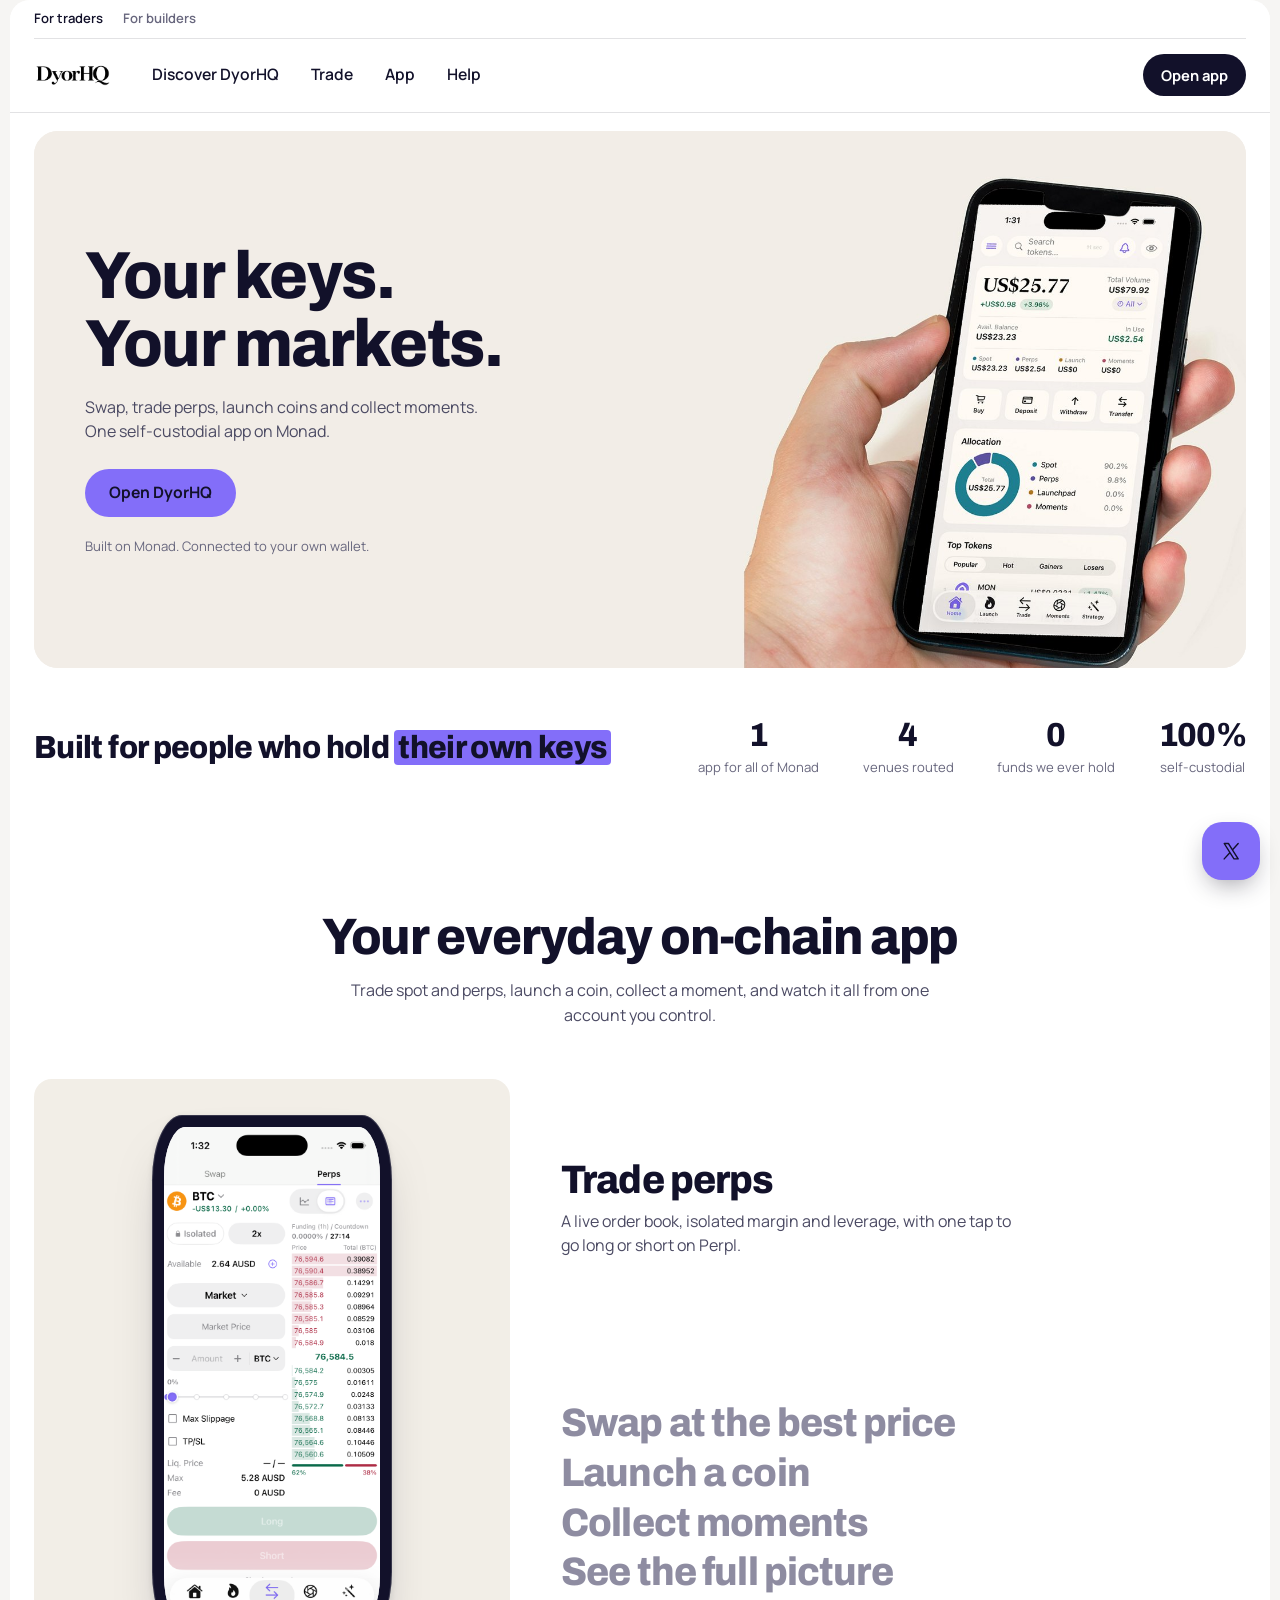
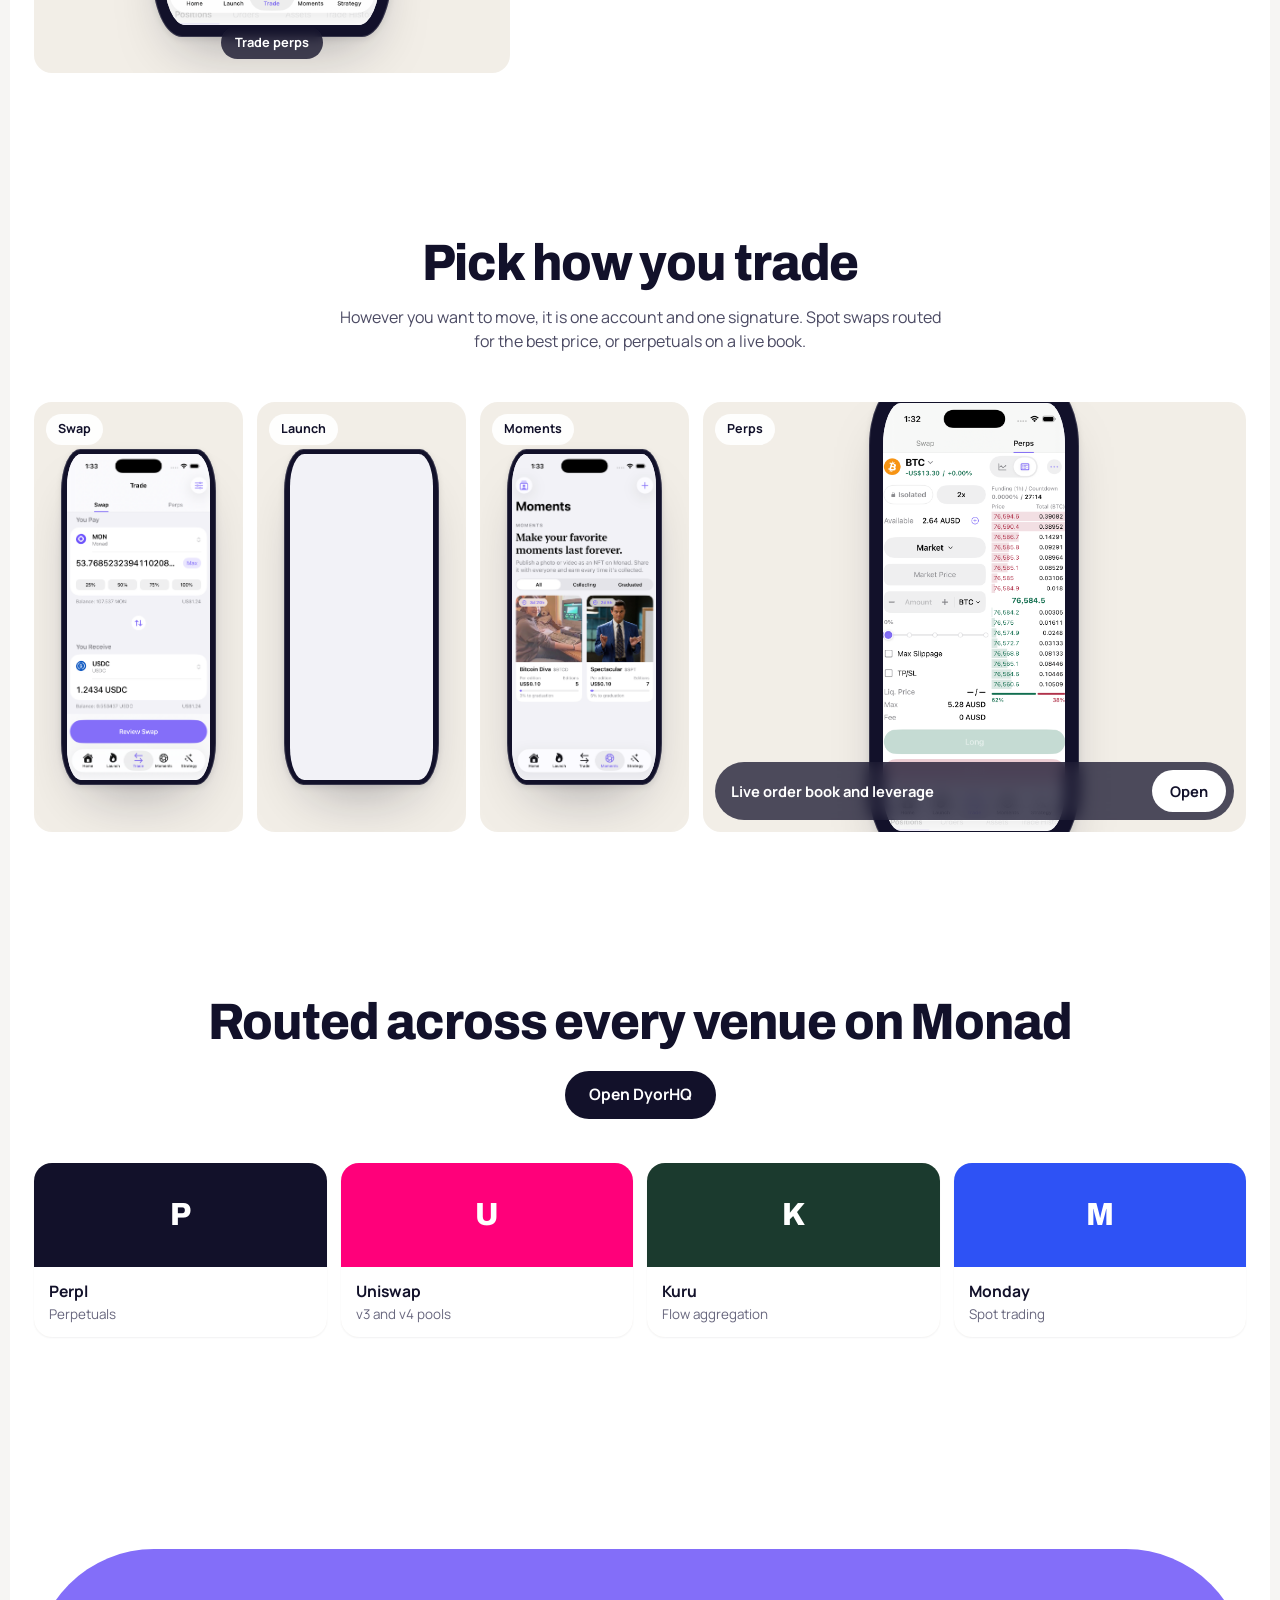
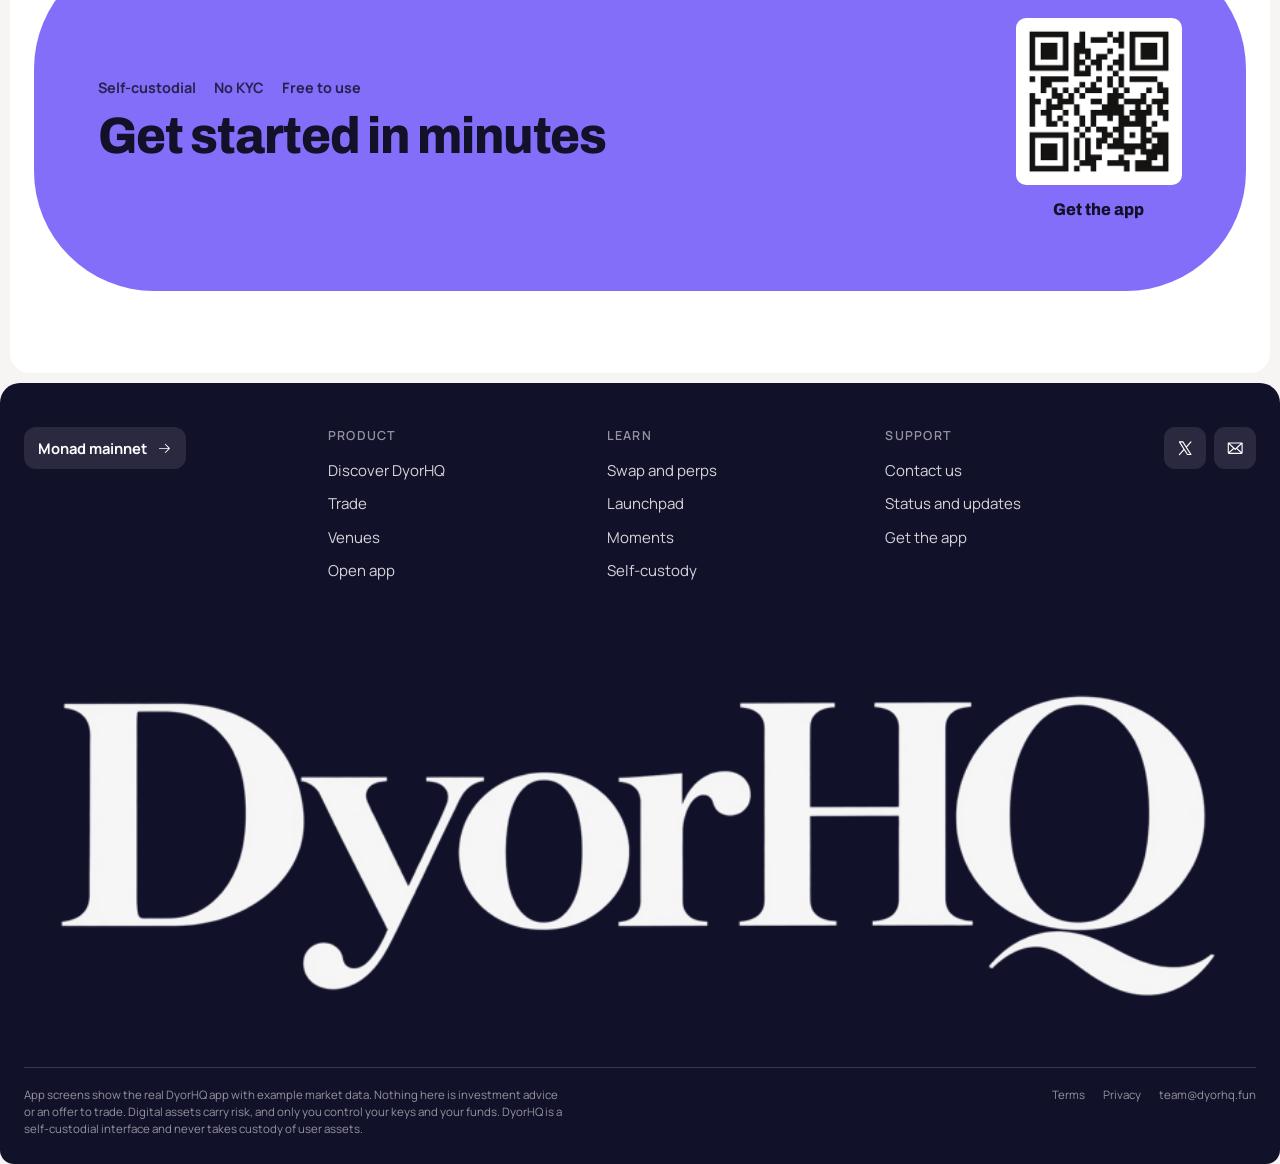
==== index.html @ 9e34434f "Rebuild the landing page on a consumer-fintech layout system Rebuild the page around the component s" ====
<!doctype html>
<html lang="en">
<head>
<meta charset="utf-8">
<meta name="viewport" content="width=device-width, initial-scale=1, viewport-fit=cover">
<title>DyorHQ - The RWA HQ for social trading</title>
<meta name="description" content="Swap tokens, trade perps, launch coins and collect moments on Monad. DyorHQ is self-custodial, so only you hold the keys.">
<meta name="theme-color" content="#FFFFFF">
<meta property="og:type" content="website">
<meta property="og:title" content="DyorHQ - The RWA HQ for social trading">
<meta property="og:description" content="Swap tokens, trade perps, launch coins and collect moments on Monad. Your wallet, your keys.">
<meta property="og:url" content="https://dyorhq.fun/">
<meta property="og:image" content="https://dyorhq.fun/assets/photo/hero-wide.jpg">
<meta name="twitter:card" content="summary_large_image">
<meta name="twitter:site" content="@DyorHQ_">
<meta name="twitter:image" content="https://dyorhq.fun/assets/photo/hero-wide.jpg">
<link rel="icon" href="assets/brand/favicon-32.png" sizes="32x32">
<link rel="icon" href="assets/brand/favicon-64.png" sizes="64x64">
<link rel="apple-touch-icon" href="assets/brand/apple-touch-icon.png">
<link rel="preload" href="assets/fonts/archivo.woff2" as="font" type="font/woff2" crossorigin>
<link rel="preload" href="assets/fonts/manrope.woff2" as="font" type="font/woff2" crossorigin>
<link rel="preload" href="assets/photo/hero-wide.jpg" as="image" fetchpriority="high">
<link rel="stylesheet" href="css/tokens.css">
<link rel="stylesheet" href="css/site.css">
</head>
<body>
<a class="skip" href="#main">Skip to content</a>
<svg xmlns="http://www.w3.org/2000/svg" style="display:none" aria-hidden="true"><symbol id="i-arrow-right" viewBox="0 0 256 256"><path d="M221.66,133.66l-72,72a8,8,0,0,1-11.32-11.32L196.69,136H40a8,8,0,0,1,0-16H196.69L138.34,61.66a8,8,0,0,1,11.32-11.32l72,72A8,8,0,0,1,221.66,133.66Z"/></symbol><symbol id="i-envelope" viewBox="0 0 256 256"><path d="M224,48H32a8,8,0,0,0-8,8V192a16,16,0,0,0,16,16H216a16,16,0,0,0,16-16V56A8,8,0,0,0,224,48Zm-96,85.15L52.57,64H203.43ZM98.71,128,40,181.81V74.19Zm11.84,10.85,12,11.05a8,8,0,0,0,10.82,0l12-11.05,58,53.15H52.57ZM157.29,128,216,74.18V181.82Z"/></symbol><symbol id="i-list" viewBox="0 0 256 256"><path d="M224,128a8,8,0,0,1-8,8H40a8,8,0,0,1,0-16H216A8,8,0,0,1,224,128ZM40,72H216a8,8,0,0,0,0-16H40a8,8,0,0,0,0,16ZM216,184H40a8,8,0,0,0,0,16H216a8,8,0,0,0,0-16Z"/></symbol><symbol id="i-x-logo" viewBox="0 0 256 256"><path d="M214.75,211.71l-62.6-98.38,61.77-67.95a8,8,0,0,0-11.84-10.76L143.24,99.34,102.75,35.71A8,8,0,0,0,96,32H48a8,8,0,0,0-6.75,12.3l62.6,98.37-61.77,68a8,8,0,1,0,11.84,10.76l58.84-64.72,40.49,63.63A8,8,0,0,0,160,224h48a8,8,0,0,0,6.75-12.29ZM164.39,208,62.57,48h29L193.43,208Z"/></symbol></svg>

<div class="sheet">
  <header class="nav" id="nav">
    <div class="wrap toprail">
      <a href="#main" class="on">For traders</a>
      <a href="#build">For builders</a>
    </div>
    <div class="wrap nav__in" style="border-top:1px solid var(--line)">
      <a class="brand" href="#top" aria-label="DyorHQ home"><img src="assets/brand/wordmark.png" alt="DyorHQ" width="900" height="300"></a>
      <nav class="nav__links" aria-label="Primary">
        <a href="#explore">Discover DyorHQ</a>
        <a href="#trade">Trade</a>
        <a href="#app">App</a>
        <a href="#help">Help</a>
      </nav>
      <div class="nav__right">
        <a class="btn btn-dark btn-sm" href="#get">Open app</a>
        <button class="iconbtn nav__burger" data-menu type="button" aria-expanded="false" aria-controls="drawer" aria-label="Open menu"><svg class="ic" aria-hidden="true"><use href="#i-list"/></svg></button>
      </div>
    </div>
    <div id="drawer" hidden>
      <a href="#explore">Discover DyorHQ</a>
      <a href="#trade">Trade</a>
      <a href="#app">App</a>
      <a href="#help">Help</a>
      <a class="btn btn-dark" href="#get">Open app</a>
    </div>
  </header>

<main id="main">
<span id="top"></span>

<!-- HERO -->
<section class="hero">
  <div class="wrap">
    <div class="heroCard reveal in">
      <img class="heroCard__img" src="assets/photo/hero-wide.jpg" alt="A hand holding a phone running the DyorHQ app" width="2400" height="940" fetchpriority="high" decoding="async">
      <div class="heroCard__in">
        <h1 class="dsp h-hero">Your keys.<br>Your markets.</h1>
        <p class="heroCard__sub">Swap, trade perps, launch coins and collect moments. One self-custodial app on Monad.</p>
        <div class="heroCard__cta">
          <a class="btn btn-accent" href="#get">Open DyorHQ</a>
        </div>
        <p class="heroCard__note">Built on Monad. Connected to your own wallet.</p>
      </div>
    </div>
  </div>
</section>

<!-- TRUST BAR -->
<section class="sec-sm">
  <div class="wrap trust reveal">
    <h2 class="trust__claim">Built for people who hold <span class="mark">their own keys</span></h2>
    <div class="stats">
      <div class="stat"><b>1</b><span>app for all of Monad</span></div>
      <div class="stat"><b>4</b><span>venues routed</span></div>
      <div class="stat"><b>0</b><span>funds we ever hold</span></div>
      <div class="stat"><b>100%</b><span>self-custodial</span></div>
    </div>
  </div>
</section>

<!-- BIG WORD SWITCHER -->
<section class="sec" id="explore">
  <div class="wrap">
    <div class="center reveal">
      <h2 class="h-sec">Your everyday on-chain app</h2>
      <p class="sub">Trade spot and perps, launch a coin, collect a moment, and watch it all from one account you control.</p>
    </div>
    <div class="switch reveal" data-d="1" data-switch>
      <figure class="switch__media" style="margin:0">
        <div class="device"><img data-switch-img src="assets/screens/perps.png" alt="The DyorHQ app" width="660" height="1434" loading="lazy" decoding="async"></div>
        <figcaption class="switch__tag" data-switch-tag>Trade perps</figcaption>
      </figure>
      <div class="switch__list">
        <div>
          <button class="switch__item" aria-expanded="true" data-switch-btn data-img="assets/screens/perps.png" data-tag="Trade perps" type="button">Trade perps</button>
          <div class="switch__panel"><p>A live order book, isolated margin and leverage, with one tap to go long or short on Perpl.</p></div>
        </div>
        <div>
          <button class="switch__item" aria-expanded="false" data-switch-btn data-img="assets/screens/swap.png" data-tag="Best-price swaps" type="button">Swap at the best price</button>
          <div class="switch__panel"><p>Live quotes from Kuru, Uniswap and Monday, compared side by side before you sign.</p></div>
        </div>
        <div>
          <button class="switch__item" aria-expanded="false" data-switch-btn data-img="assets/screens/launch-empty.png" data-tag="Launchpad" type="button">Launch a coin</button>
          <div class="switch__panel"><p>Create a coin in a minute. It trades on a bonding curve and graduates to a locked pool.</p></div>
        </div>
        <div>
          <button class="switch__item" aria-expanded="false" data-switch-btn data-img="assets/screens/moments.png" data-tag="Moments" type="button">Collect moments</button>
          <div class="switch__panel"><p>Publish a photo or video as an NFT on Monad and earn every time it is collected.</p></div>
        </div>
        <div>
          <button class="switch__item" aria-expanded="false" data-switch-btn data-img="assets/screens/home.png" data-tag="One portfolio" type="button">See the full picture</button>
          <div class="switch__panel"><p>Balance, positions and activity across every section, valued live from your own on-chain history.</p></div>
        </div>
      </div>
    </div>
  </div>
</section>

<!-- EXPANDING MEDIA ROW -->
<section class="sec" id="trade">
  <div class="wrap">
    <div class="center reveal">
      <h2 class="h-sec">Pick how you trade</h2>
      <p class="sub">However you want to move, it is one account and one signature. Spot swaps routed for the best price, or perpetuals on a live book.</p>
    </div>
    <div class="rail reveal" data-d="1" data-rail>
      <div class="tile" role="button" tabindex="0" aria-selected="false" data-tile>
        <span class="tile__label">Swap</span>
        <div class="device"><img src="assets/screens/swap.png" alt="The DyorHQ swap screen" width="660" height="1434" loading="lazy" decoding="async"></div>
        <div class="tile__bar"><b>Best price across four venues</b><a class="btn btn-light btn-sm" href="#get">Open</a></div>
      </div>
      <div class="tile" role="button" tabindex="0" aria-selected="false" data-tile>
        <span class="tile__label">Launch</span>
        <div class="device"><img src="assets/screens/launch-empty.png" alt="The DyorHQ launch screen" width="660" height="1434" loading="lazy" decoding="async"></div>
        <div class="tile__bar"><b>A coin on a bonding curve</b><a class="btn btn-light btn-sm" href="#get">Open</a></div>
      </div>
      <div class="tile" role="button" tabindex="0" aria-selected="false" data-tile>
        <span class="tile__label">Moments</span>
        <div class="device"><img src="assets/screens/moments.png" alt="The DyorHQ moments feed" width="660" height="1434" loading="lazy" decoding="async"></div>
        <div class="tile__bar"><b>Mint a moment, earn as it spreads</b><a class="btn btn-light btn-sm" href="#get">Open</a></div>
      </div>
      <div class="tile" role="button" tabindex="0" aria-selected="true" data-tile>
        <span class="tile__label">Perps</span>
        <div class="device"><img src="assets/screens/perps.png" alt="The DyorHQ perps screen with a live order book" width="660" height="1434" loading="lazy" decoding="async"></div>
        <div class="tile__bar"><b>Live order book and leverage</b><a class="btn btn-light btn-sm" href="#get">Open</a></div>
      </div>
    </div>
  </div>
</section>

<!-- VENUES -->
<section class="sec" id="build">
  <div class="wrap">
    <div class="center reveal">
      <h2 class="h-sec">Routed across every venue on Monad</h2>
      <div style="margin-top:22px"><a class="btn btn-dark" href="#get">Open DyorHQ</a></div>
    </div>
    <div class="venues reveal" data-d="1">
      <div class="venue"><div class="venue__top" style="background:#12112A">P</div><div class="venue__foot"><b>Perpl</b><span>Perpetuals</span></div></div>
      <div class="venue"><div class="venue__top" style="background:#FF007A">U</div><div class="venue__foot"><b>Uniswap</b><span>v3 and v4 pools</span></div></div>
      <div class="venue"><div class="venue__top" style="background:#1B3A2E">K</div><div class="venue__foot"><b>Kuru</b><span>Flow aggregation</span></div></div>
      <div class="venue"><div class="venue__top" style="background:#2E52F5">M</div><div class="venue__foot"><b>Monday</b><span>Spot trading</span></div></div>
    </div>
  </div>
</section>

<!-- CTA PANEL -->
<section class="sec" id="get">
  <div class="wrap">
    <div class="cta reveal">
      <div>
        <div class="cta__meta"><span>Self-custodial</span><span>No KYC</span><span>Free to use</span></div>
        <h2 class="h-sec">Get started in minutes</h2>
      </div>
      <div class="cta__side">
        <img class="cta__qr" src="assets/photo/qr-dyorhq.png" alt="QR code linking to the DyorHQ profile on X" width="640" height="640" loading="lazy" decoding="async">
        <span>Get the app</span>
      </div>
    </div>
  </div>
</section>
</main>
</div>

<footer class="foot" id="help">
  <div class="wrap">
    <div class="foot__cols">
      <div><span class="foot__chip">Monad mainnet <svg class="ic" aria-hidden="true"><use href="#i-arrow-right"/></svg></span></div>
      <div>
        <h4>Product</h4>
        <ul>
          <li><a href="#explore">Discover DyorHQ</a></li>
          <li><a href="#trade">Trade</a></li>
          <li><a href="#build">Venues</a></li>
          <li><a href="#get">Open app</a></li>
        </ul>
      </div>
      <div>
        <h4>Learn</h4>
        <ul>
          <li><a href="#explore">Swap and perps</a></li>
          <li><a href="#explore">Launchpad</a></li>
          <li><a href="#explore">Moments</a></li>
          <li><a href="#explore">Self-custody</a></li>
        </ul>
      </div>
      <div>
        <h4>Support</h4>
        <ul>
          <li><a href="mailto:team@dyorhq.fun">Contact us</a></li>
          <li><a href="https://x.com/DyorHQ_" target="_blank" rel="noopener">Status and updates</a></li>
          <li><a href="#get">Get the app</a></li>
        </ul>
      </div>
      <div class="foot__social">
        <a href="https://x.com/DyorHQ_" target="_blank" rel="noopener" aria-label="DyorHQ on X"><svg class="ic" aria-hidden="true"><use href="#i-x-logo"/></svg></a>
        <a href="mailto:team@dyorhq.fun" aria-label="Email DyorHQ"><svg class="ic" aria-hidden="true"><use href="#i-envelope"/></svg></a>
      </div>
    </div>
    <img class="foot__mark" src="assets/brand/wordmark.png" alt="DyorHQ" width="900" height="300" loading="lazy" decoding="async">
    <div class="foot__legal">
      <p>App screens show the real DyorHQ app with example market data. Nothing here is investment advice or an offer to trade. Digital assets carry risk, and only you control your keys and your funds. DyorHQ is a self-custodial interface and never takes custody of user assets.</p>
      <nav>
        <a href="#help">Terms</a>
        <a href="#help">Privacy</a>
        <a href="mailto:team@dyorhq.fun">team@dyorhq.fun</a>
      </nav>
    </div>
  </div>
</footer>

<a class="fab" href="https://x.com/DyorHQ_" target="_blank" rel="noopener" aria-label="Follow DyorHQ on X"><svg class="ic" aria-hidden="true"><use href="#i-x-logo"/></svg></a>

<script src="js/main.js" defer></script>
</body>
</html>
---- css/tokens.css ----
/* DyorHQ foundation. Single source for color, type and scale.
   Structure follows a modern consumer-fintech system: white ground, near-black ink,
   one saturated accent, heavy grotesque display type, pill actions, dark footer. */

@font-face{font-family:"Archivo";src:url("../assets/fonts/archivo.woff2") format("woff2");font-weight:100 900;font-style:normal;font-display:swap}
@font-face{font-family:"Manrope";src:url("../assets/fonts/manrope.woff2") format("woff2");font-weight:200 800;font-style:normal;font-display:swap}
@font-face{font-family:"IBM Plex Mono";src:url("../assets/fonts/ibm-plex-mono.woff2") format("woff2");font-weight:400;font-style:normal;font-display:swap}
@font-face{font-family:"IBM Plex Mono";src:url("../assets/fonts/ibm-plex-mono-medium.woff2") format("woff2");font-weight:500 600;font-style:normal;font-display:swap}

:root{
  --display:"Archivo",system-ui,-apple-system,"Helvetica Neue",sans-serif;
  --sans:"Manrope",system-ui,-apple-system,"Segoe UI",sans-serif;
  --mono:"IBM Plex Mono",ui-monospace,SFMono-Regular,Menlo,monospace;

  --r-hero:24px;     /* full-bleed media cards */
  --r-card:18px;     /* tiles */
  --r-cta:120px;     /* the big rounded call-to-action panel */
  --r-pill:999px;
  --r-frame:12.5%;   /* phone bezel */
  --maxw:1360px;
  --ease:cubic-bezier(.2,.8,.2,1);--ease-out:cubic-bezier(.16,1,.3,1);

  color-scheme:light;
  --bg:#FFFFFF;
  --bg-2:#F6F5F3;            /* page gutter / alt band */
  --paper:#F2EEE7;           /* warm media ground, matches the hero photograph */
  --surface:#FFFFFF;
  --line:rgb(17 16 34 / .12);
  --line-2:rgb(17 16 34 / .20);

  --ink:#12112A;             /* near-black indigo: text + dark pills + footer */
  --text:#12112A;
  --text-2:#4B4A63;          /* body, AA on white */
  --text-3:#68677E;          /* labels, AA on white */
  --ghost:#8E8CA1;           /* inactive items in the big word list */

  --accent:#836EF9;          /* Monad purple, the signature colour */
  --accent-soft:#E9E4FE;     /* tinted panels */
  --accent-ink:#5A46D4;      /* purple text on white, AA */
  --on-accent:#12112A;       /* ink on the accent, as the accent is light */

  --up:#0F7A54;--down:#B02F49;

  --shadow-sm:0 1px 2px rgb(17 16 34 / .06);
  --shadow-card:0 1px 2px rgb(17 16 34 / .05),0 18px 36px -24px rgb(17 16 34 / .22);
  --shadow-device:0 2px 6px rgb(17 16 34 / .10),0 30px 60px -28px rgb(17 16 34 / .38);
}
---- css/site.css ----
/* DyorHQ landing. Tokens in tokens.css.
   Components: sticky nav with pill sign-in, full-bleed hero media card, trust stat bar,
   big-word list switcher, expanding media row, venue tiles, accent CTA panel, dark footer. */

*,*::before,*::after{box-sizing:border-box}
html{-webkit-text-size-adjust:100%;scroll-behavior:smooth;scroll-padding-top:96px}
@media (prefers-reduced-motion:reduce){html{scroll-behavior:auto}}
body{margin:0;background:var(--bg-2);color:var(--text);font-family:var(--sans);font-size:1rem;line-height:1.5;-webkit-font-smoothing:antialiased;text-rendering:optimizeLegibility;overflow-x:hidden}
body.is-locked{overflow:hidden}
img{max-width:100%;display:block}
a{color:inherit;text-decoration:none}
button{font:inherit;color:inherit;background:none;border:0;padding:0;cursor:pointer}
:focus-visible{outline:2.5px solid var(--accent-ink);outline-offset:3px;border-radius:8px}
::selection{background:var(--accent);color:var(--ink)}
svg.ic{width:1em;height:1em;fill:currentColor;flex:none;vertical-align:middle}

/* the whole page sits on a rounded white sheet, like the reference */
.sheet{background:var(--bg);border-radius:20px;margin:0 10px;overflow:hidden}
.wrap{width:min(var(--maxw),100% - 48px);margin-inline:auto}
@media (max-width:700px){.wrap{width:min(var(--maxw),100% - 32px)}.sheet{margin:0 6px;border-radius:14px}}
.skip{position:absolute;left:16px;top:-56px;z-index:90;background:var(--ink);color:#fff;padding:12px 16px;border-radius:12px;font-weight:600;transition:top .2s}
.skip:focus{top:14px}
.sr-only{position:absolute;width:1px;height:1px;padding:0;margin:-1px;overflow:hidden;clip:rect(0,0,0,0);white-space:nowrap;border:0}

/* ---------- display type ---------- */
.dsp{font-family:var(--display);font-weight:800;letter-spacing:-.022em;line-height:1.02;margin:0;text-wrap:balance}
.h-hero{font-size:clamp(2.6rem,5.2vw,4.4rem)}
.h-sec{font-family:var(--display);font-weight:800;letter-spacing:-.022em;line-height:1.04;margin:0;font-size:clamp(2.1rem,4vw,3.4rem);text-wrap:balance}
.sub{font-size:clamp(1rem,1.15vw,1.12rem);line-height:1.55;color:var(--text-2);margin:14px 0 0}
.center{text-align:center}
.center .sub{margin-inline:auto;max-width:62ch}
.mono{font-family:var(--mono);font-variant-numeric:tabular-nums}
.mark{background:var(--accent);padding:0 .12em;border-radius:4px}

/* ---------- buttons ---------- */
.btn{display:inline-flex;align-items:center;justify-content:center;gap:9px;height:48px;padding:0 24px;border-radius:var(--r-pill);font-weight:700;font-size:.98rem;white-space:nowrap;transition:transform .14s var(--ease),background .18s,box-shadow .18s,color .18s}
.btn:active{transform:translateY(1px)}
.btn .ic{font-size:1.05em}
.btn-dark{background:var(--ink);color:#fff}
.btn-dark:hover{background:#000}
.btn-accent{background:var(--accent);color:var(--on-accent)}
.btn-accent:hover{filter:brightness(1.06)}
.btn-light{background:#fff;color:var(--ink)}
.btn-light:hover{background:#f2f2f5}
.btn-sm{height:42px;padding:0 18px;font-size:.92rem}
.iconbtn{width:44px;height:44px;border-radius:var(--r-pill);display:grid;place-items:center;color:var(--ink);box-shadow:inset 0 0 0 1px var(--line);transition:background .16s}
.iconbtn:hover{background:var(--bg-2)}
.iconbtn .ic{font-size:1.2rem}

/* ---------- nav ---------- */
.toprail{display:flex;gap:20px;padding:9px 0;font-size:.82rem;font-weight:600;color:var(--text-3)}
.toprail a.on{color:var(--ink)}
.nav{position:sticky;top:0;z-index:50;background:var(--bg);border-bottom:1px solid var(--line)}
.nav__in{display:flex;align-items:center;gap:26px;height:74px}
.brand{flex:none;display:flex;align-items:center}
.brand img{height:26px;width:auto}
.nav__links{display:flex;gap:4px}
.nav__links a{padding:10px 14px;border-radius:10px;font-size:.98rem;font-weight:600;color:var(--ink);transition:background .16s}
.nav__links a:hover{background:var(--bg-2)}
.nav__right{margin-left:auto;display:flex;align-items:center;gap:10px}
.nav__burger{display:none}
#drawer{display:none}
@media (max-width:900px){
  .toprail{display:none}
  .nav__links{display:none}
  .nav__burger{display:grid}
  .nav__in{height:66px}
  #drawer{display:block;position:fixed;inset:66px 0 auto 0;z-index:49;background:#fff;border-bottom:1px solid var(--line);box-shadow:var(--shadow-card);padding:10px 24px 22px}
  #drawer[hidden]{display:none}
  #drawer a{display:block;padding:15px 4px;font-size:1.1rem;font-weight:700;border-bottom:1px solid var(--line)}
  #drawer .btn{display:flex;margin-top:16px}
}

/* ---------- rhythm ---------- */
.sec{padding:clamp(56px,6.4vw,96px) 0}
.sec-sm{padding:clamp(36px,4vw,60px) 0}
.reveal{opacity:0;transform:translateY(18px);transition:opacity .6s var(--ease-out),transform .7s var(--ease-out)}
.reveal.in{opacity:1;transform:none}
.reveal[data-d="1"]{transition-delay:.07s}.reveal[data-d="2"]{transition-delay:.14s}.reveal[data-d="3"]{transition-delay:.21s}
@media (prefers-reduced-motion:reduce){.reveal{opacity:1;transform:none;transition:none}}

/* ---------- hero media card ---------- */
.hero{padding:18px 0 0}
.heroCard{position:relative;border-radius:var(--r-hero);overflow:hidden;background:var(--paper);min-height:clamp(380px,42vw,540px);display:flex;align-items:center}
.heroCard__img{position:absolute;inset:0;width:100%;height:100%;object-fit:cover;object-position:right center}
.heroCard__in{position:relative;z-index:2;padding:clamp(28px,4vw,60px);max-width:min(58%,640px)}
.heroCard .h-hero{color:var(--ink)}
.heroCard__sub{margin:16px 0 0;font-size:clamp(1rem,1.15vw,1.12rem);line-height:1.5;color:var(--text-2);max-width:40ch}
.heroCard__cta{margin-top:26px;display:flex;gap:10px;flex-wrap:wrap}
.heroCard__note{margin:20px 0 0;font-size:.82rem;color:var(--text-3)}
@media (max-width:820px){
  .heroCard{min-height:0;display:block}
  .heroCard__img{position:relative;height:clamp(230px,52vw,340px);object-position:60% center}
  .heroCard__in{max-width:none;padding:24px 22px 30px}
}

/* ---------- trust stat bar ---------- */
.trust{display:flex;align-items:center;justify-content:space-between;gap:28px;flex-wrap:wrap}
.trust__claim{font-family:var(--display);font-weight:800;letter-spacing:-.02em;font-size:clamp(1.5rem,2.5vw,2.1rem);line-height:1.15;margin:0}
.stats{display:flex;gap:clamp(22px,3.4vw,54px);flex-wrap:wrap}
.stat{text-align:center}
.stat b{display:block;font-family:var(--display);font-weight:800;font-size:clamp(1.7rem,2.6vw,2.3rem);letter-spacing:-.02em;line-height:1}
.stat span{display:block;margin-top:5px;font-size:.82rem;color:var(--text-3)}
@media (max-width:760px){.trust{justify-content:flex-start}.stats{gap:20px 26px}.stat{text-align:left}}

/* ---------- big-word list switcher ---------- */
.switch{display:grid;grid-template-columns:minmax(0,.82fr) minmax(0,1.18fr);gap:clamp(26px,4vw,64px);align-items:center;margin-top:clamp(28px,4vw,52px)}
.switch__media{position:relative;border-radius:var(--r-card);overflow:hidden;background:var(--paper);aspect-ratio:4/5;display:flex;align-items:center;justify-content:center}
.switch__media .device{--dw:min(62%,240px)}
.switch__tag{position:absolute;left:50%;transform:translateX(-50%);bottom:14px;background:rgb(18 17 42 / .78);color:#fff;font-size:.8rem;font-weight:700;padding:7px 14px;border-radius:var(--r-pill);backdrop-filter:blur(6px)}
.switch__list{display:flex;flex-direction:column;gap:clamp(2px,.6vw,8px)}
.switch__item{text-align:left;font-family:var(--display);font-weight:800;letter-spacing:-.022em;line-height:1.06;font-size:clamp(1.7rem,3.1vw,2.6rem);color:var(--ghost);transition:color .25s var(--ease)}
.switch__item[aria-expanded="true"]{color:var(--ink)}
.switch__item:hover{color:var(--text-2)}
.switch__panel{overflow:hidden;height:0;transition:height .3s var(--ease)}
.switch__panel p{margin:8px 0 12px;color:var(--text-2);font-size:1rem;line-height:1.55;max-width:46ch}
@media (prefers-reduced-motion:reduce){.switch__panel{transition:none}}
@media (max-width:860px){.switch{grid-template-columns:1fr;gap:26px}.switch__media{aspect-ratio:1/1}.switch__media .device{--dw:min(52%,210px)}}

/* ---------- expanding media row ---------- */
.rail{display:flex;gap:14px;margin-top:clamp(28px,4vw,48px);align-items:stretch}
.tile{position:relative;border-radius:var(--r-card);overflow:hidden;background:var(--paper);flex:1 1 0;min-width:0;height:clamp(300px,34vw,430px);display:flex;align-items:center;justify-content:center;transition:flex-grow .45s var(--ease);cursor:pointer}
.tile[aria-selected="true"]{flex-grow:2.6}
.tile .device{--dw:min(74%,190px);transition:transform .45s var(--ease)}
.tile[aria-selected="true"] .device{--dw:min(46%,210px)}
.tile__bar{position:absolute;left:12px;right:12px;bottom:12px;display:flex;align-items:center;gap:10px;justify-content:space-between;background:rgb(18 17 42 / .74);backdrop-filter:blur(8px);border-radius:var(--r-pill);padding:8px 8px 8px 16px;opacity:0;transform:translateY(6px);transition:opacity .3s,transform .3s}
.tile[aria-selected="true"] .tile__bar{opacity:1;transform:none}
.tile__bar b{color:#fff;font-size:.92rem;font-weight:700;white-space:nowrap;overflow:hidden;text-overflow:ellipsis}
.tile__label{position:absolute;left:12px;top:12px;background:rgb(255 255 255 / .92);border-radius:var(--r-pill);padding:6px 12px;font-size:.78rem;font-weight:700;color:var(--ink)}
@media (max-width:860px){
  .rail{flex-direction:column}
  .tile{height:300px}
  .tile[aria-selected="true"]{flex-grow:1}
  .tile .device,.tile[aria-selected="true"] .device{--dw:min(40%,170px)}
  .tile__bar{opacity:1;transform:none}
}

/* ---------- venue tiles ---------- */
.venues{display:grid;grid-template-columns:repeat(4,1fr);gap:14px;margin-top:clamp(26px,3.4vw,44px)}
.venue{border-radius:var(--r-card);overflow:hidden;background:var(--paper);box-shadow:var(--shadow-sm);display:flex;flex-direction:column}
.venue__top{height:104px;display:grid;place-items:center;font-family:var(--display);font-weight:800;font-size:2rem;color:#fff;letter-spacing:-.02em}
.venue__foot{background:#fff;padding:13px 15px}
.venue__foot b{display:block;font-size:.98rem;font-weight:700}
.venue__foot span{display:block;font-size:.84rem;color:var(--text-3);margin-top:1px}
@media (max-width:860px){.venues{grid-template-columns:1fr 1fr}}
@media (max-width:460px){.venues{grid-template-columns:1fr}}

/* ---------- accent CTA panel ---------- */
.cta{background:var(--accent);border-radius:var(--r-cta);padding:clamp(40px,5.4vw,72px) clamp(28px,5vw,80px);display:grid;grid-template-columns:minmax(0,1fr) auto;gap:clamp(24px,4vw,56px);align-items:center;margin-top:clamp(28px,4vw,48px)}
.cta__meta{font-size:.9rem;font-weight:700;color:var(--on-accent);opacity:.82;display:flex;gap:18px;flex-wrap:wrap}
.cta .h-sec{margin-top:12px;color:var(--on-accent)}
.cta__side{text-align:center}
.cta__qr{width:clamp(130px,13vw,180px);height:auto;border-radius:10px;background:#fff;padding:8px}
.cta__side span{display:block;margin-top:12px;font-family:var(--display);font-weight:800;font-size:1.05rem;color:var(--on-accent)}
@media (max-width:820px){.cta{grid-template-columns:1fr;border-radius:44px;text-align:left}.cta__side{justify-self:start}}

/* ---------- footer ---------- */
.foot{background:var(--ink);color:#fff;padding:44px 0 26px;margin-top:10px;border-radius:20px 20px 14px 14px}
.foot__cols{display:grid;grid-template-columns:1.1fr 1fr 1fr 1fr auto;gap:28px}
.foot__chip{display:inline-flex;align-items:center;gap:10px;background:rgb(255 255 255 / .10);border-radius:12px;padding:10px 14px;font-weight:700;font-size:.92rem;height:fit-content}
.foot h4{margin:0 0 12px;font-size:.78rem;letter-spacing:.1em;text-transform:uppercase;color:rgb(255 255 255 / .55);font-weight:600}
.foot ul{list-style:none;margin:0;padding:0;display:grid;gap:9px}
.foot ul a{color:rgb(255 255 255 / .82);font-size:.94rem}
.foot ul a:hover{color:#fff}
.foot__social{display:flex;gap:8px;height:fit-content}
.foot__social a{width:42px;height:42px;border-radius:11px;display:grid;place-items:center;background:rgb(255 255 255 / .10);color:#fff;transition:background .16s}
.foot__social a:hover{background:rgb(255 255 255 / .2)}
.foot__social .ic{font-size:1.15rem}
.foot__mark{margin:clamp(28px,4vw,54px) 0 0;display:block;width:100%;height:auto;filter:brightness(0) invert(1);opacity:.97}
.foot__legal{margin-top:22px;padding-top:18px;border-top:1px solid rgb(255 255 255 / .16);display:flex;justify-content:space-between;gap:14px 32px;flex-wrap:wrap;font-size:.72rem;color:rgb(255 255 255 / .55);line-height:1.5}
.foot__legal p{margin:0;max-width:78ch}
.foot__legal nav{display:flex;gap:18px;flex-wrap:wrap}
@media (max-width:900px){.foot__cols{grid-template-columns:1fr 1fr}.foot__social{grid-column:1/-1}}

/* ---------- device frame (real app screenshot) ---------- */
.device{position:relative;width:var(--dw,190px);aspect-ratio:1206/2622;flex:none;border-radius:var(--r-frame);background:#12112A;padding:2.6%;box-shadow:var(--shadow-device)}
.device::after{content:"";position:absolute;inset:0;border-radius:inherit;pointer-events:none;box-shadow:inset 0 0 0 1px rgb(255 255 255 / .16)}
.device img{width:100%;height:100%;object-fit:cover;object-position:top;border-radius:calc(var(--r-frame) - 2.6%);background:#F2F2F7}

/* ---------- floating action ---------- */
.fab{position:fixed;right:20px;bottom:20px;z-index:60;width:58px;height:58px;border-radius:20px;background:var(--accent);color:var(--on-accent);display:grid;place-items:center;box-shadow:0 10px 26px -8px rgb(17 16 34 / .45);transition:transform .16s var(--ease)}
.fab:hover{transform:translateY(-2px)}
.fab .ic{font-size:1.4rem}
@media (max-width:600px){.fab{width:52px;height:52px;right:14px;bottom:14px}}
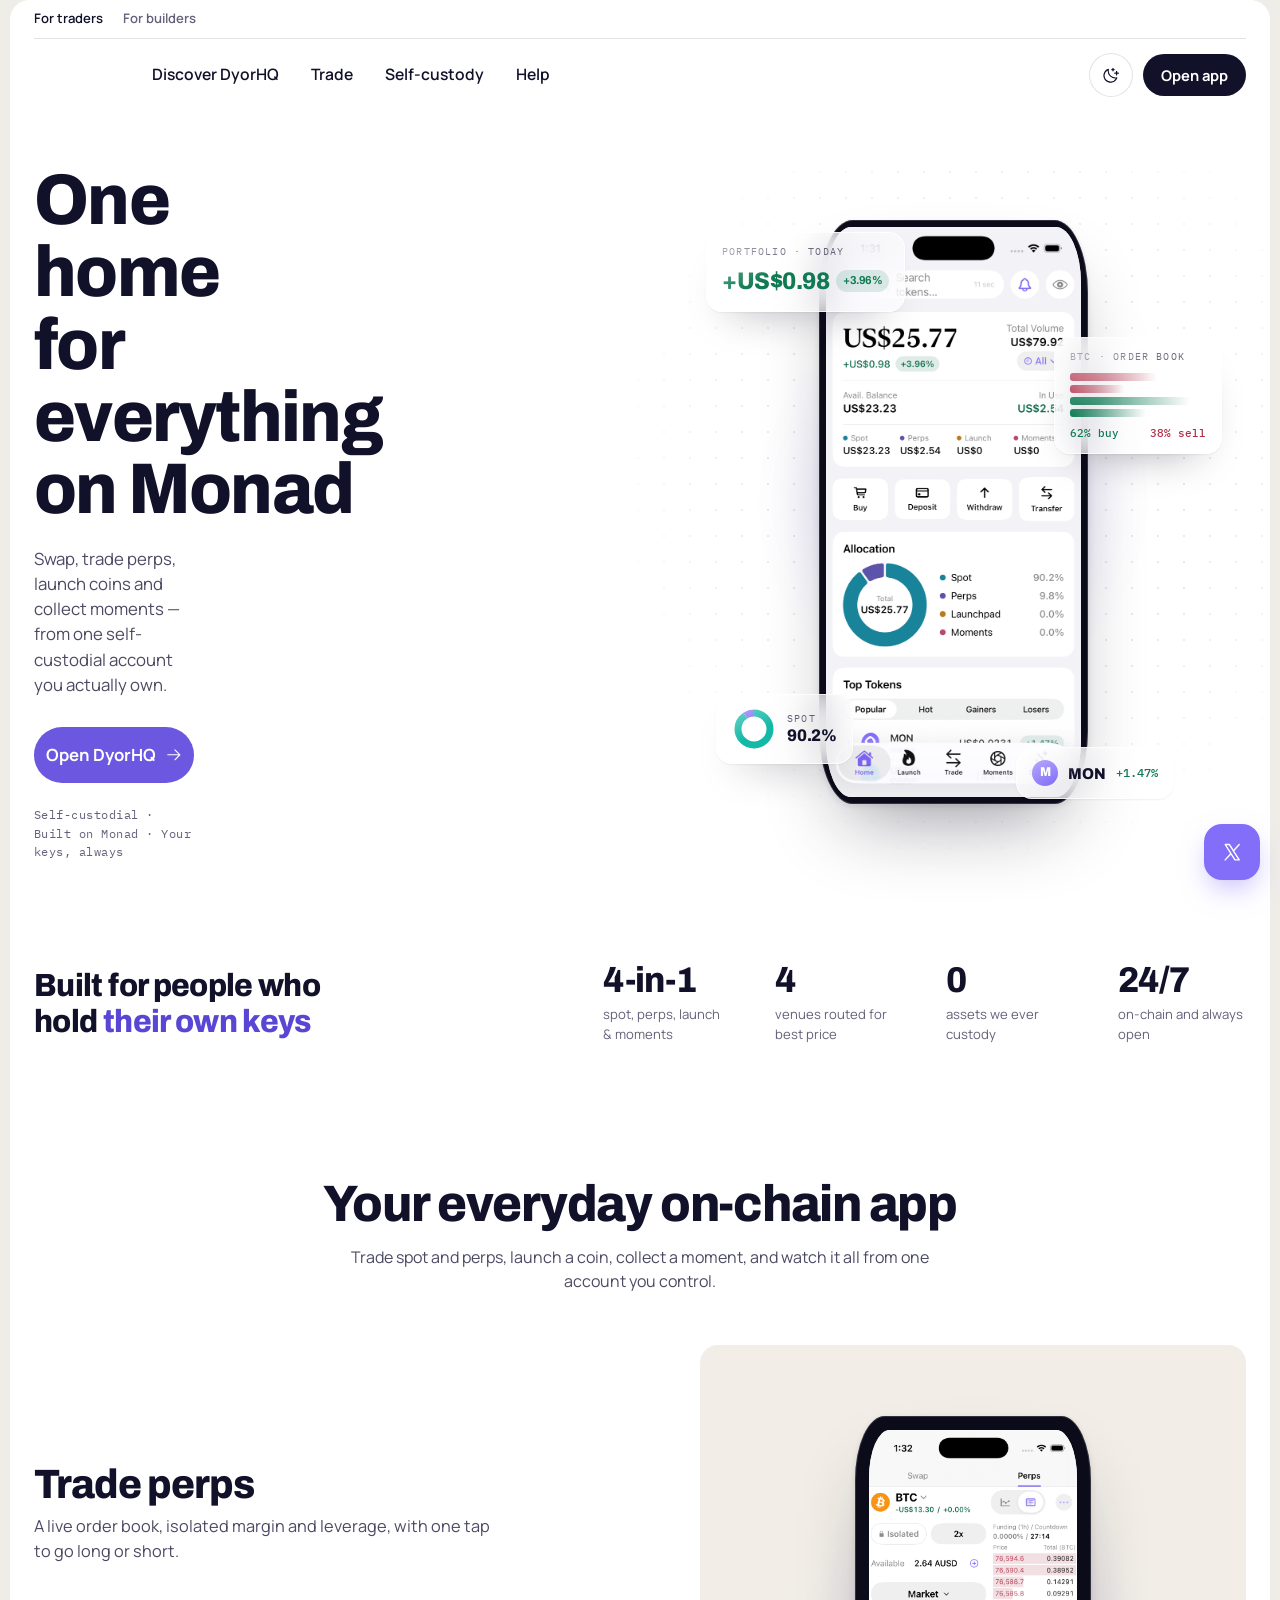
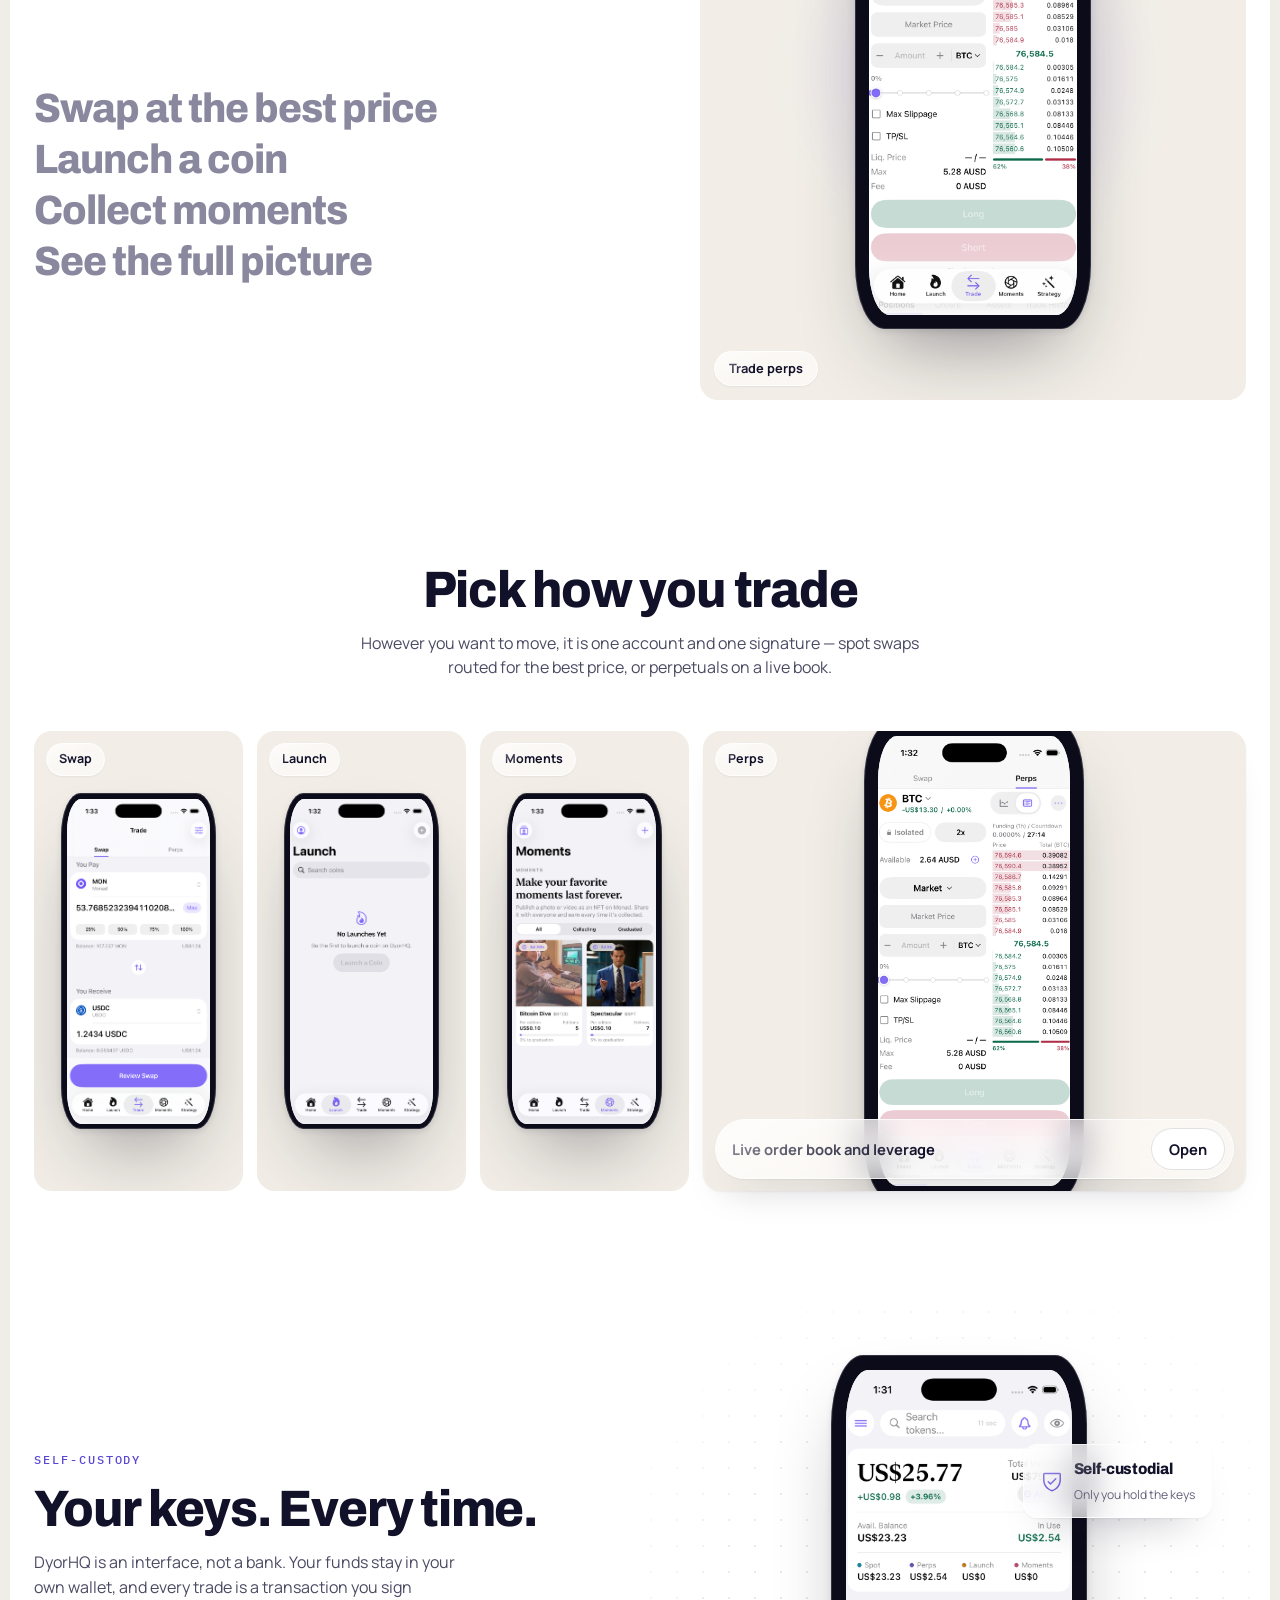
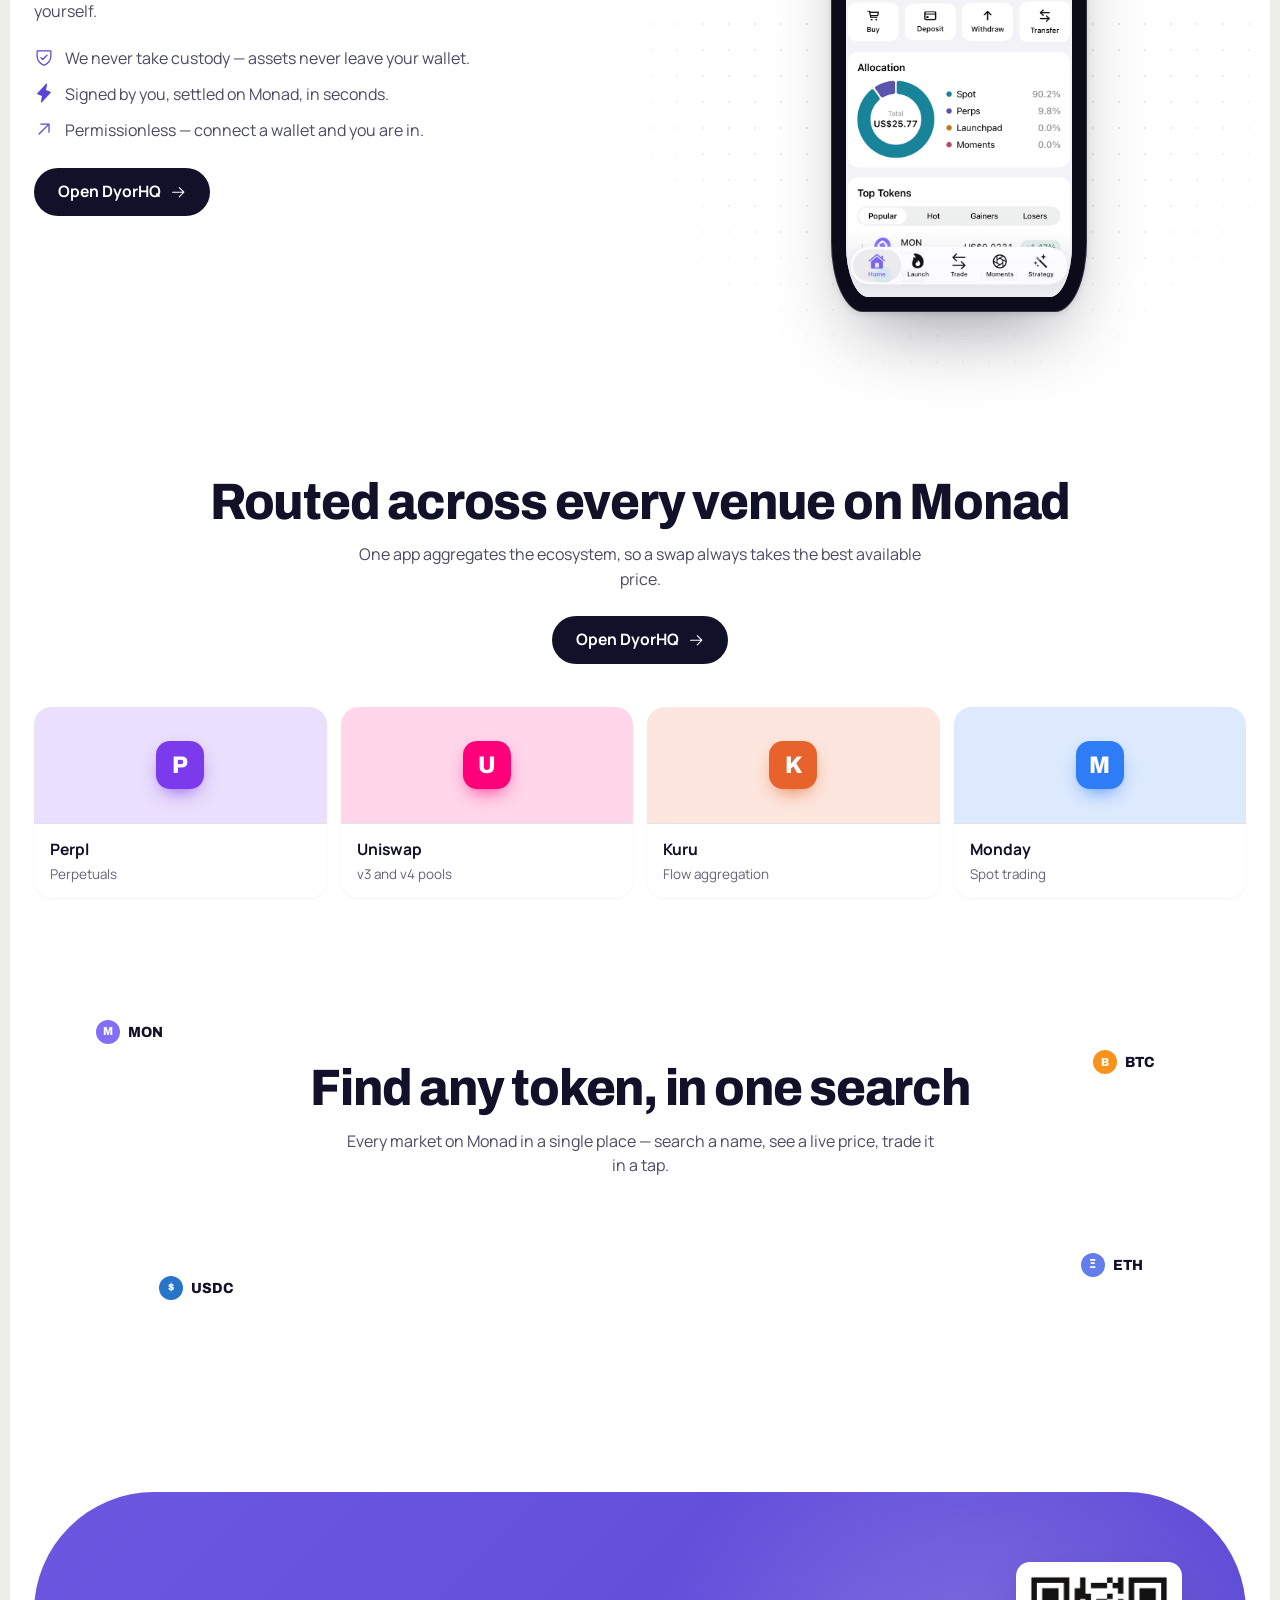
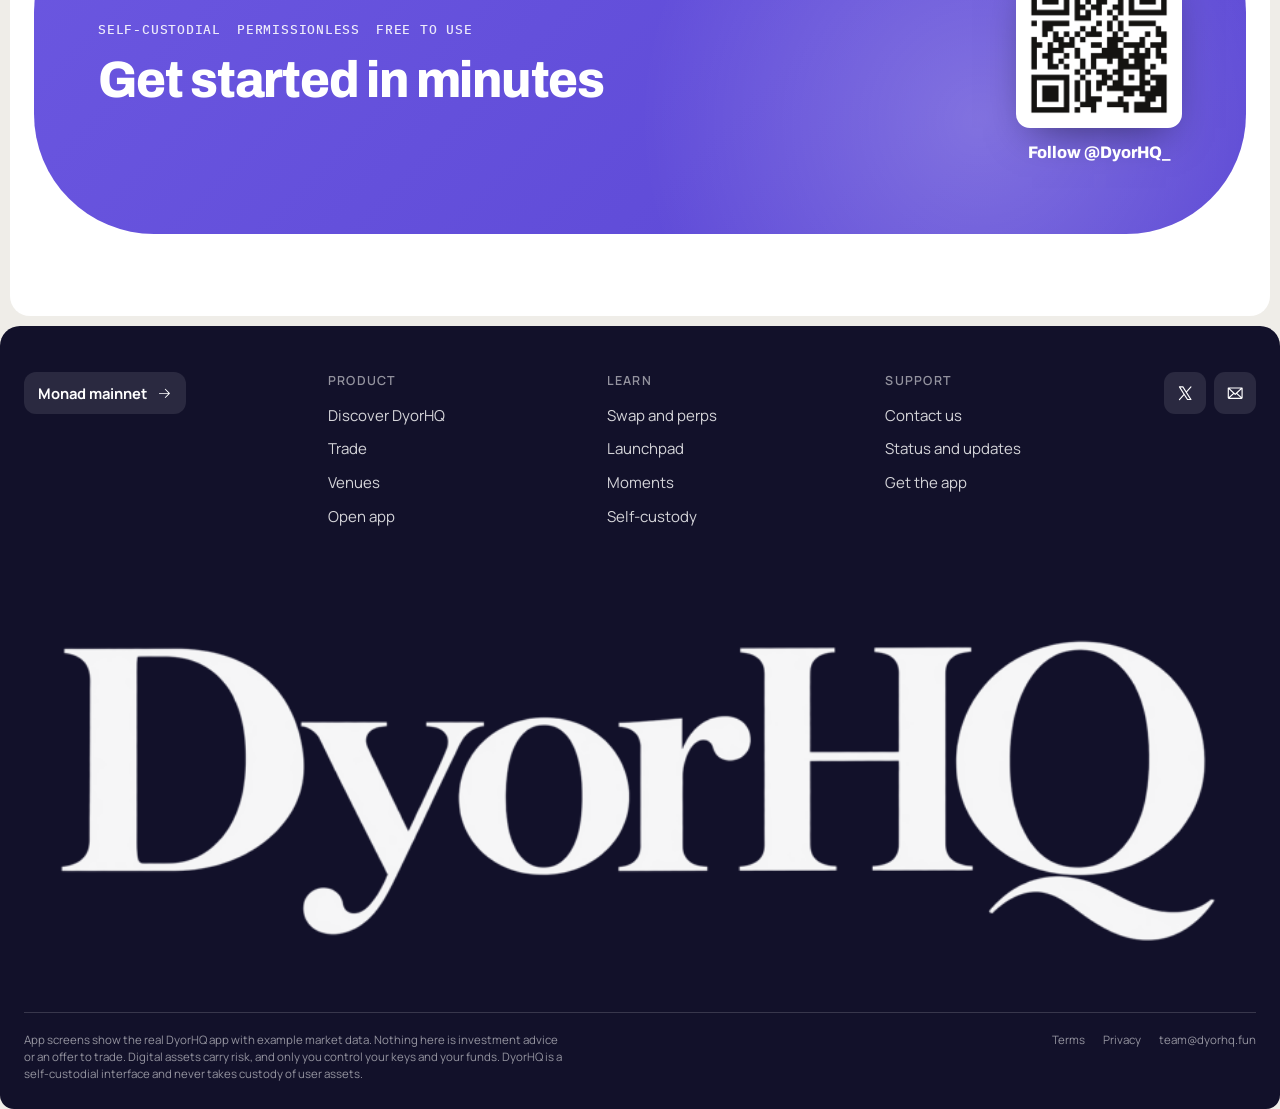
==== commit 73eac03b: "Rebuild on Klarna flow: living-portfolio hero, liquid glass, adaptive theme - Hero reworked as a flo" ====
--- a/index.html
+++ b/index.html
@@ -4,11 +4,12 @@
 <meta charset="utf-8">
 <meta name="viewport" content="width=device-width, initial-scale=1, viewport-fit=cover">
 <title>DyorHQ - The RWA HQ for social trading</title>
-<meta name="description" content="Swap tokens, trade perps, launch coins and collect moments on Monad. DyorHQ is self-custodial, so only you hold the keys.">
-<meta name="theme-color" content="#FFFFFF">
+<meta name="description" content="Swap tokens, trade perps, launch coins and collect moments on Monad. DyorHQ is one self-custodial app, so only you hold the keys.">
+<meta name="theme-color" content="#FFFFFF" media="(prefers-color-scheme:light)">
+<meta name="theme-color" content="#100E20" media="(prefers-color-scheme:dark)">
 <meta property="og:type" content="website">
 <meta property="og:title" content="DyorHQ - The RWA HQ for social trading">
-<meta property="og:description" content="Swap tokens, trade perps, launch coins and collect moments on Monad. Your wallet, your keys.">
+<meta property="og:description" content="Swap, trade perps, launch coins and collect moments. One self-custodial app on Monad.">
 <meta property="og:url" content="https://dyorhq.fun/">
 <meta property="og:image" content="https://dyorhq.fun/assets/photo/hero-wide.jpg">
 <meta name="twitter:card" content="summary_large_image">
@@ -19,29 +20,45 @@
 <link rel="apple-touch-icon" href="assets/brand/apple-touch-icon.png">
 <link rel="preload" href="assets/fonts/archivo.woff2" as="font" type="font/woff2" crossorigin>
 <link rel="preload" href="assets/fonts/manrope.woff2" as="font" type="font/woff2" crossorigin>
-<link rel="preload" href="assets/photo/hero-wide.jpg" as="image" fetchpriority="high">
+<link rel="preload" href="assets/screens/home.png" as="image" fetchpriority="high">
 <link rel="stylesheet" href="css/tokens.css">
 <link rel="stylesheet" href="css/site.css">
+<script>/* set theme before paint to avoid a flash */(function(){try{var t=localStorage.getItem('dyorhq.theme');if(t==='dark'||t==='light')document.documentElement.setAttribute('data-theme',t);}catch(e){}})();</script>
 </head>
 <body>
 <a class="skip" href="#main">Skip to content</a>
-<svg xmlns="http://www.w3.org/2000/svg" style="display:none" aria-hidden="true"><symbol id="i-arrow-right" viewBox="0 0 256 256"><path d="M221.66,133.66l-72,72a8,8,0,0,1-11.32-11.32L196.69,136H40a8,8,0,0,1,0-16H196.69L138.34,61.66a8,8,0,0,1,11.32-11.32l72,72A8,8,0,0,1,221.66,133.66Z"/></symbol><symbol id="i-envelope" viewBox="0 0 256 256"><path d="M224,48H32a8,8,0,0,0-8,8V192a16,16,0,0,0,16,16H216a16,16,0,0,0,16-16V56A8,8,0,0,0,224,48Zm-96,85.15L52.57,64H203.43ZM98.71,128,40,181.81V74.19Zm11.84,10.85,12,11.05a8,8,0,0,0,10.82,0l12-11.05,58,53.15H52.57ZM157.29,128,216,74.18V181.82Z"/></symbol><symbol id="i-list" viewBox="0 0 256 256"><path d="M224,128a8,8,0,0,1-8,8H40a8,8,0,0,1,0-16H216A8,8,0,0,1,224,128ZM40,72H216a8,8,0,0,0,0-16H40a8,8,0,0,0,0,16ZM216,184H40a8,8,0,0,0,0,16H216a8,8,0,0,0,0-16Z"/></symbol><symbol id="i-x-logo" viewBox="0 0 256 256"><path d="M214.75,211.71l-62.6-98.38,61.77-67.95a8,8,0,0,0-11.84-10.76L143.24,99.34,102.75,35.71A8,8,0,0,0,96,32H48a8,8,0,0,0-6.75,12.3l62.6,98.37-61.77,68a8,8,0,1,0,11.84,10.76l58.84-64.72,40.49,63.63A8,8,0,0,0,160,224h48a8,8,0,0,0,6.75-12.29ZM164.39,208,62.57,48h29L193.43,208Z"/></symbol></svg>
+<svg xmlns="http://www.w3.org/2000/svg" style="display:none" aria-hidden="true">
+<symbol id="i-arrow-right" viewBox="0 0 256 256"><path d="M221.66,133.66l-72,72a8,8,0,0,1-11.32-11.32L196.69,136H40a8,8,0,0,1,0-16H196.69L138.34,61.66a8,8,0,0,1,11.32-11.32l72,72A8,8,0,0,1,221.66,133.66Z"/></symbol>
+<symbol id="i-arrow-up-right" viewBox="0 0 256 256"><path d="M200,64V168a8,8,0,0,1-16,0V83.31L69.66,197.66a8,8,0,0,1-11.32-11.32L172.69,72H88a8,8,0,0,1,0-16H192A8,8,0,0,1,200,64Z"/></symbol>
+<symbol id="i-envelope" viewBox="0 0 256 256"><path d="M224,48H32a8,8,0,0,0-8,8V192a16,16,0,0,0,16,16H216a16,16,0,0,0,16-16V56A8,8,0,0,0,224,48Zm-96,85.15L52.57,64H203.43ZM98.71,128,40,181.81V74.19Zm11.84,10.85,12,11.05a8,8,0,0,0,10.82,0l12-11.05,58,53.15H52.57ZM157.29,128,216,74.18V181.82Z"/></symbol>
+<symbol id="i-list" viewBox="0 0 256 256"><path d="M224,128a8,8,0,0,1-8,8H40a8,8,0,0,1,0-16H216A8,8,0,0,1,224,128ZM40,72H216a8,8,0,0,0,0-16H40a8,8,0,0,0,0,16ZM216,184H40a8,8,0,0,0,0,16H216a8,8,0,0,0,0-16Z"/></symbol>
+<symbol id="i-x-logo" viewBox="0 0 256 256"><path d="M214.75,211.71l-62.6-98.38,61.77-67.95a8,8,0,0,0-11.84-10.76L143.24,99.34,102.75,35.71A8,8,0,0,0,96,32H48a8,8,0,0,0-6.75,12.3l62.6,98.37-61.77,68a8,8,0,1,0,11.84,10.76l58.84-64.72,40.49,63.63A8,8,0,0,0,160,224h48a8,8,0,0,0,6.75-12.29ZM164.39,208,62.57,48h29L193.43,208Z"/></symbol>
+<symbol id="i-sun" viewBox="0 0 256 256"><path d="M120,40V16a8,8,0,0,1,16,0V40a8,8,0,0,1-16,0Zm72,88a64,64,0,1,1-64-64A64.07,64.07,0,0,1,192,128Zm-16,0a48,48,0,1,0-48,48A48.05,48.05,0,0,0,176,128ZM58.34,69.66A8,8,0,0,0,69.66,58.34l-16-16A8,8,0,0,0,42.34,53.66Zm0,116.68-16,16a8,8,0,0,0,11.32,11.32l16-16a8,8,0,0,0-11.32-11.32ZM192,72a8,8,0,0,0,5.66-2.34l16-16a8,8,0,0,0-11.32-11.32l-16,16A8,8,0,0,0,192,72Zm5.66,114.34a8,8,0,0,0-11.32,11.32l16,16a8,8,0,0,0,11.32-11.32ZM48,128a8,8,0,0,0-8-8H16a8,8,0,0,0,0,16H40A8,8,0,0,0,48,128Zm80,80a8,8,0,0,0-8,8v24a8,8,0,0,0,16,0V216A8,8,0,0,0,128,208Zm112-88H216a8,8,0,0,0,0,16h24a8,8,0,0,0,0-16Z"/></symbol>
+<symbol id="i-moon" viewBox="0 0 256 256"><path d="M240,96a8,8,0,0,1-8,8H216v16a8,8,0,0,1-16,0V104H184a8,8,0,0,1,0-16h16V72a8,8,0,0,1,16,0V88h16A8,8,0,0,1,240,96ZM144,56h8v8a8,8,0,0,0,16,0V56h8a8,8,0,0,0,0-16h-8V32a8,8,0,0,0-16,0v8h-8a8,8,0,0,0,0,16Zm72.77,97a8,8,0,0,1,1.43,8A96,96,0,1,1,95.07,37.8a8,8,0,0,1,10.6,9.06A88.07,88.07,0,0,0,209.14,150.33,8,8,0,0,1,216.77,153Zm-19.39,14.88c-1.79.09-3.59.14-5.38.14A104.11,104.11,0,0,1,88,64c0-1.79,0-3.59.14-5.38A80,80,0,1,0,197.38,167.86Z"/></symbol>
+<symbol id="i-search" viewBox="0 0 256 256"><path d="M229.66,218.34l-50.07-50.06a88.11,88.11,0,1,0-11.31,11.31l50.06,50.07a8,8,0,0,0,11.32-11.32ZM40,112a72,72,0,1,1,72,72A72.08,72.08,0,0,1,40,112Z"/></symbol>
+<symbol id="i-shield" viewBox="0 0 256 256"><path d="M208,40H48A16,16,0,0,0,32,56v56c0,52.72,25.52,84.67,46.93,102.19,23.06,18.86,46,25.26,47,25.53a8,8,0,0,0,4.2,0c1-.27,23.91-6.67,47-25.53C198.48,196.67,224,164.72,224,112V56A16,16,0,0,0,208,40Zm0,72c0,37.07-13.66,67.16-40.6,89.42A129.3,129.3,0,0,1,128,223.62a128.25,128.25,0,0,1-38.92-21.81C61.82,179.51,48,149.3,48,112l0-56,160,0ZM82.34,141.66a8,8,0,0,1,11.32-11.32L112,148.69l50.34-50.35a8,8,0,0,1,11.32,11.32l-56,56a8,8,0,0,1-11.32,0Z"/></symbol>
+<symbol id="i-bolt" viewBox="0 0 256 256"><path d="M215.79,118.17a8,8,0,0,0-5-5.66L153.18,90.9l14.66-73.33a8,8,0,0,0-13.69-7l-112,120a8,8,0,0,0,3,13l57.63,21.61L88.16,238.43a8,8,0,0,0,13.69,7l112-120A8,8,0,0,0,215.79,118.17Z"/></symbol>
+</svg>
 
 <div class="sheet">
   <header class="nav" id="nav">
     <div class="wrap toprail">
       <a href="#main" class="on">For traders</a>
-      <a href="#build">For builders</a>
+      <a href="#venues">For builders</a>
     </div>
     <div class="wrap nav__in" style="border-top:1px solid var(--line)">
       <a class="brand" href="#top" aria-label="DyorHQ home"><img src="assets/brand/wordmark.png" alt="DyorHQ" width="900" height="300"></a>
       <nav class="nav__links" aria-label="Primary">
         <a href="#explore">Discover DyorHQ</a>
         <a href="#trade">Trade</a>
-        <a href="#app">App</a>
+        <a href="#custody">Self-custody</a>
         <a href="#help">Help</a>
       </nav>
       <div class="nav__right">
+        <button class="iconbtn" data-theme-toggle type="button" aria-label="Switch color theme">
+          <svg class="ic ic-sun" aria-hidden="true"><use href="#i-sun"/></svg>
+          <svg class="ic ic-moon" aria-hidden="true"><use href="#i-moon"/></svg>
+        </button>
         <a class="btn btn-dark btn-sm" href="#get">Open app</a>
         <button class="iconbtn nav__burger" data-menu type="button" aria-expanded="false" aria-controls="drawer" aria-label="Open menu"><svg class="ic" aria-hidden="true"><use href="#i-list"/></svg></button>
       </div>
@@ -49,7 +66,7 @@
     <div id="drawer" hidden>
       <a href="#explore">Discover DyorHQ</a>
       <a href="#trade">Trade</a>
-      <a href="#app">App</a>
+      <a href="#custody">Self-custody</a>
       <a href="#help">Help</a>
       <a class="btn btn-dark" href="#get">Open app</a>
     </div>
@@ -58,18 +75,55 @@
 <main id="main">
 <span id="top"></span>
 
-<!-- HERO -->
-<section class="hero">
-  <div class="wrap">
-    <div class="heroCard reveal in">
-      <img class="heroCard__img" src="assets/photo/hero-wide.jpg" alt="A hand holding a phone running the DyorHQ app" width="2400" height="940" fetchpriority="high" decoding="async">
-      <div class="heroCard__in">
-        <h1 class="dsp h-hero">Your keys.<br>Your markets.</h1>
-        <p class="heroCard__sub">Swap, trade perps, launch coins and collect moments. One self-custodial app on Monad.</p>
-        <div class="heroCard__cta">
-          <a class="btn btn-accent" href="#get">Open DyorHQ</a>
-        </div>
-        <p class="heroCard__note">Built on Monad. Connected to your own wallet.</p>
+<!-- HERO: living portfolio -->
+<section class="hero2">
+  <div class="wrap hero2__grid">
+    <div class="hero2__copy reveal in">
+      <h1 class="dsp h-hero">One home for everything on&nbsp;Monad</h1>
+      <p class="hero2__sub">Swap, trade perps, launch coins and collect moments &mdash; from one self-custodial account you actually own.</p>
+      <div class="hero2__cta">
+        <a class="btn btn-accent btn-lg" href="#get">Open DyorHQ <svg class="ic" aria-hidden="true"><use href="#i-arrow-right"/></svg></a>
+      </div>
+      <p class="hero2__note">Self-custodial &middot; Built on Monad &middot; Your keys, always</p>
+    </div>
+
+    <div class="hero2__stage" data-parallax>
+      <div class="stage__grid" aria-hidden="true"></div>
+      <div class="stage__glow" aria-hidden="true"></div>
+      <div class="stage__inner">
+      <div class="device stage__phone" data-depth="6">
+        <img src="assets/screens/home.png" alt="The DyorHQ home screen showing a portfolio across spot, perps, launch and moments" width="660" height="1434" fetchpriority="high" decoding="async">
+      </div>
+
+      <div class="frag frag--pnl glass" aria-hidden="true">
+        <p class="frag__lbl">Portfolio &middot; today</p>
+        <p class="big">+US$0.98 <span class="chip">+3.96%</span></p>
+      </div>
+
+      <div class="frag frag--ring glass" aria-hidden="true">
+        <svg viewBox="0 0 44 44"><g transform="rotate(-90 22 22)" fill="none" stroke-width="7">
+          <circle cx="22" cy="22" r="16" stroke="#14B8A6" stroke-dasharray="90.7 100.5"/>
+          <circle cx="22" cy="22" r="16" stroke="var(--accent)" stroke-dasharray="9.8 100.5" stroke-dashoffset="-90.7"/>
+        </g></svg>
+        <div><p class="frag__lbl">Spot</p><b>90.2%</b></div>
+      </div>
+
+      <div class="frag frag--book glass" aria-hidden="true">
+        <p class="frag__lbl">BTC &middot; order book</p>
+        <div class="rows">
+          <span class="row dn" style="width:64%"></span>
+          <span class="row dn" style="width:40%"></span>
+          <span class="row up" style="width:88%"></span>
+          <span class="row up" style="width:56%"></span>
+        </div>
+        <div class="mid"><span class="g">62% buy</span><span class="r">38% sell</span></div>
+      </div>
+
+      <div class="frag frag--tok glass" aria-hidden="true">
+        <span class="dot">M</span>
+        <div><b>MON</b></div>
+        <span class="up">+1.47%</span>
+      </div>
       </div>
     </div>
   </div>
@@ -80,15 +134,15 @@
   <div class="wrap trust reveal">
     <h2 class="trust__claim">Built for people who hold <span class="mark">their own keys</span></h2>
     <div class="stats">
-      <div class="stat"><b>1</b><span>app for all of Monad</span></div>
-      <div class="stat"><b>4</b><span>venues routed</span></div>
-      <div class="stat"><b>0</b><span>funds we ever hold</span></div>
-      <div class="stat"><b>100%</b><span>self-custodial</span></div>
-    </div>
-  </div>
-</section>
-
-<!-- BIG WORD SWITCHER -->
+      <div class="stat"><b>4-in-1</b><span>spot, perps, launch &amp; moments</span></div>
+      <div class="stat"><b>4</b><span>venues routed for best price</span></div>
+      <div class="stat"><b>0</b><span>assets we ever custody</span></div>
+      <div class="stat"><b>24/7</b><span>on-chain and always open</span></div>
+    </div>
+  </div>
+</section>
+
+<!-- BIG-WORD SWITCHER -->
 <section class="sec" id="explore">
   <div class="wrap">
     <div class="center reveal">
@@ -97,13 +151,14 @@
     </div>
     <div class="switch reveal" data-d="1" data-switch>
       <figure class="switch__media" style="margin:0">
+        <span class="switch__glow" aria-hidden="true"></span>
         <div class="device"><img data-switch-img src="assets/screens/perps.png" alt="The DyorHQ app" width="660" height="1434" loading="lazy" decoding="async"></div>
-        <figcaption class="switch__tag" data-switch-tag>Trade perps</figcaption>
+        <figcaption class="switch__tag glass" data-switch-tag>Trade perps</figcaption>
       </figure>
       <div class="switch__list">
         <div>
           <button class="switch__item" aria-expanded="true" data-switch-btn data-img="assets/screens/perps.png" data-tag="Trade perps" type="button">Trade perps</button>
-          <div class="switch__panel"><p>A live order book, isolated margin and leverage, with one tap to go long or short on Perpl.</p></div>
+          <div class="switch__panel"><p>A live order book, isolated margin and leverage, with one tap to go long or short.</p></div>
         </div>
         <div>
           <button class="switch__item" aria-expanded="false" data-switch-btn data-img="assets/screens/swap.png" data-tag="Best-price swaps" type="button">Swap at the best price</button>
@@ -131,45 +186,92 @@
   <div class="wrap">
     <div class="center reveal">
       <h2 class="h-sec">Pick how you trade</h2>
-      <p class="sub">However you want to move, it is one account and one signature. Spot swaps routed for the best price, or perpetuals on a live book.</p>
+      <p class="sub">However you want to move, it is one account and one signature &mdash; spot swaps routed for the best price, or perpetuals on a live book.</p>
     </div>
     <div class="rail reveal" data-d="1" data-rail>
       <div class="tile" role="button" tabindex="0" aria-selected="false" data-tile>
-        <span class="tile__label">Swap</span>
+        <span class="tile__label glass">Swap</span>
         <div class="device"><img src="assets/screens/swap.png" alt="The DyorHQ swap screen" width="660" height="1434" loading="lazy" decoding="async"></div>
-        <div class="tile__bar"><b>Best price across four venues</b><a class="btn btn-light btn-sm" href="#get">Open</a></div>
+        <div class="tile__bar glass"><b>Best price across four venues</b><a class="btn btn-light btn-sm" href="#get">Open</a></div>
       </div>
       <div class="tile" role="button" tabindex="0" aria-selected="false" data-tile>
-        <span class="tile__label">Launch</span>
+        <span class="tile__label glass">Launch</span>
         <div class="device"><img src="assets/screens/launch-empty.png" alt="The DyorHQ launch screen" width="660" height="1434" loading="lazy" decoding="async"></div>
-        <div class="tile__bar"><b>A coin on a bonding curve</b><a class="btn btn-light btn-sm" href="#get">Open</a></div>
+        <div class="tile__bar glass"><b>A coin on a bonding curve</b><a class="btn btn-light btn-sm" href="#get">Open</a></div>
       </div>
       <div class="tile" role="button" tabindex="0" aria-selected="false" data-tile>
-        <span class="tile__label">Moments</span>
+        <span class="tile__label glass">Moments</span>
         <div class="device"><img src="assets/screens/moments.png" alt="The DyorHQ moments feed" width="660" height="1434" loading="lazy" decoding="async"></div>
-        <div class="tile__bar"><b>Mint a moment, earn as it spreads</b><a class="btn btn-light btn-sm" href="#get">Open</a></div>
+        <div class="tile__bar glass"><b>Mint a moment, earn as it spreads</b><a class="btn btn-light btn-sm" href="#get">Open</a></div>
       </div>
       <div class="tile" role="button" tabindex="0" aria-selected="true" data-tile>
-        <span class="tile__label">Perps</span>
+        <span class="tile__label glass">Perps</span>
         <div class="device"><img src="assets/screens/perps.png" alt="The DyorHQ perps screen with a live order book" width="660" height="1434" loading="lazy" decoding="async"></div>
-        <div class="tile__bar"><b>Live order book and leverage</b><a class="btn btn-light btn-sm" href="#get">Open</a></div>
+        <div class="tile__bar glass"><b>Live order book and leverage</b><a class="btn btn-light btn-sm" href="#get">Open</a></div>
+      </div>
+    </div>
+  </div>
+</section>
+
+<!-- CUSTODY SPLIT -->
+<section class="sec" id="custody">
+  <div class="wrap split">
+    <div class="split__copy reveal">
+      <p class="eyebrow">Self-custody</p>
+      <h2 class="h-sec">Your keys. Every time.</h2>
+      <p class="sub">DyorHQ is an interface, not a bank. Your funds stay in your own wallet, and every trade is a transaction you sign yourself.</p>
+      <ul class="split__pts">
+        <li><svg class="ic" aria-hidden="true"><use href="#i-shield"/></svg><span>We never take custody &mdash; assets never leave your wallet.</span></li>
+        <li><svg class="ic" aria-hidden="true"><use href="#i-bolt"/></svg><span>Signed by you, settled on Monad, in seconds.</span></li>
+        <li><svg class="ic" aria-hidden="true"><use href="#i-arrow-up-right"/></svg><span>Permissionless &mdash; connect a wallet and you are in.</span></li>
+      </ul>
+      <a class="btn btn-dark" href="#get">Open DyorHQ <svg class="ic" aria-hidden="true"><use href="#i-arrow-right"/></svg></a>
+    </div>
+    <div class="split__media reveal" data-d="1">
+      <div class="stage__grid" aria-hidden="true"></div>
+      <div class="device"><img src="assets/screens/home.png" alt="The DyorHQ portfolio, held in your own wallet" width="660" height="1434" loading="lazy" decoding="async"></div>
+      <div class="split__badge glass">
+        <svg class="ic" aria-hidden="true"><use href="#i-shield"/></svg>
+        <div><b>Self-custodial</b><span>Only you hold the keys</span></div>
       </div>
     </div>
   </div>
 </section>
 
 <!-- VENUES -->
-<section class="sec" id="build">
+<section class="sec" id="venues">
   <div class="wrap">
     <div class="center reveal">
       <h2 class="h-sec">Routed across every venue on Monad</h2>
-      <div style="margin-top:22px"><a class="btn btn-dark" href="#get">Open DyorHQ</a></div>
+      <p class="sub">One app aggregates the ecosystem, so a swap always takes the best available price.</p>
+      <div style="margin-top:24px"><a class="btn btn-dark" href="#get">Open DyorHQ <svg class="ic" aria-hidden="true"><use href="#i-arrow-right"/></svg></a></div>
     </div>
     <div class="venues reveal" data-d="1">
-      <div class="venue"><div class="venue__top" style="background:#12112A">P</div><div class="venue__foot"><b>Perpl</b><span>Perpetuals</span></div></div>
-      <div class="venue"><div class="venue__top" style="background:#FF007A">U</div><div class="venue__foot"><b>Uniswap</b><span>v3 and v4 pools</span></div></div>
-      <div class="venue"><div class="venue__top" style="background:#1B3A2E">K</div><div class="venue__foot"><b>Kuru</b><span>Flow aggregation</span></div></div>
-      <div class="venue"><div class="venue__top" style="background:#2E52F5">M</div><div class="venue__foot"><b>Monday</b><span>Spot trading</span></div></div>
+      <div class="venue"><div class="venue__top" style="--vc:#7C3AED"><span class="venue__mark">P</span></div><div class="venue__foot"><b>Perpl</b><span>Perpetuals</span></div></div>
+      <div class="venue"><div class="venue__top" style="--vc:#FF007A"><span class="venue__mark">U</span></div><div class="venue__foot"><b>Uniswap</b><span>v3 and v4 pools</span></div></div>
+      <div class="venue"><div class="venue__top" style="--vc:#E8622C"><span class="venue__mark">K</span></div><div class="venue__foot"><b>Kuru</b><span>Flow aggregation</span></div></div>
+      <div class="venue"><div class="venue__top" style="--vc:#2E7CF6"><span class="venue__mark">M</span></div><div class="venue__foot"><b>Monday</b><span>Spot trading</span></div></div>
+    </div>
+  </div>
+</section>
+
+<!-- TOKEN SEARCH -->
+<section class="sec search">
+  <div class="search__cloud" aria-hidden="true">
+    <span class="tok tok--1"><i>M</i>MON</span>
+    <span class="tok tok--2"><i>B</i>BTC</span>
+    <span class="tok tok--3"><i>$</i>USDC</span>
+    <span class="tok tok--4"><i>&Xi;</i>ETH</span>
+  </div>
+  <div class="wrap">
+    <div class="center reveal">
+      <h2 class="h-sec">Find any token, in one search</h2>
+      <p class="sub">Every market on Monad in a single place &mdash; search a name, see a live price, trade it in a tap.</p>
+    </div>
+    <div class="searchbar glass reveal" data-d="1">
+      <svg class="ic" aria-hidden="true"><use href="#i-search"/></svg>
+      <span>Search tokens on Monad&hellip;</span>
+      <a class="btn btn-accent btn-sm" href="#get">Open app</a>
     </div>
   </div>
 </section>
@@ -179,12 +281,12 @@
   <div class="wrap">
     <div class="cta reveal">
       <div>
-        <div class="cta__meta"><span>Self-custodial</span><span>No KYC</span><span>Free to use</span></div>
+        <div class="cta__meta"><span>Self-custodial</span><span>Permissionless</span><span>Free to use</span></div>
         <h2 class="h-sec">Get started in minutes</h2>
       </div>
       <div class="cta__side">
         <img class="cta__qr" src="assets/photo/qr-dyorhq.png" alt="QR code linking to the DyorHQ profile on X" width="640" height="640" loading="lazy" decoding="async">
-        <span>Get the app</span>
+        <span>Follow @DyorHQ_</span>
       </div>
     </div>
   </div>
@@ -201,7 +303,7 @@
         <ul>
           <li><a href="#explore">Discover DyorHQ</a></li>
           <li><a href="#trade">Trade</a></li>
-          <li><a href="#build">Venues</a></li>
+          <li><a href="#venues">Venues</a></li>
           <li><a href="#get">Open app</a></li>
         </ul>
       </div>
@@ -211,7 +313,7 @@
           <li><a href="#explore">Swap and perps</a></li>
           <li><a href="#explore">Launchpad</a></li>
           <li><a href="#explore">Moments</a></li>
-          <li><a href="#explore">Self-custody</a></li>
+          <li><a href="#custody">Self-custody</a></li>
         </ul>
       </div>
       <div>
--- a/css/tokens.css
+++ b/css/tokens.css
@@ -1,6 +1,7 @@
 /* DyorHQ foundation. Single source for color, type and scale.
-   Structure follows a modern consumer-fintech system: white ground, near-black ink,
-   one saturated accent, heavy grotesque display type, pill actions, dark footer. */
+   Consumer-fintech system: rounded white sheet, near-black ink, one saturated accent
+   (Monad purple), heavy grotesque display type, pill actions, dark footer.
+   Adaptive: light by default, dark via prefers-color-scheme or [data-theme="dark"]. */
 
 @font-face{font-family:"Archivo";src:url("../assets/fonts/archivo.woff2") format("woff2");font-weight:100 900;font-style:normal;font-display:swap}
 @font-face{font-family:"Manrope";src:url("../assets/fonts/manrope.woff2") format("woff2");font-weight:200 800;font-style:normal;font-display:swap}
@@ -20,28 +21,143 @@
   --maxw:1360px;
   --ease:cubic-bezier(.2,.8,.2,1);--ease-out:cubic-bezier(.16,1,.3,1);
 
+  /* ---- light (default) ---- */
   color-scheme:light;
-  --bg:#FFFFFF;
-  --bg-2:#F6F5F3;            /* page gutter / alt band */
+  --bg:#FFFFFF;              /* the rounded page sheet */
+  --bg-2:#EFEDE8;            /* gutter behind the sheet */
   --paper:#F2EEE7;           /* warm media ground, matches the hero photograph */
-  --surface:#FFFFFF;
+  --surface:#FFFFFF;         /* cards on the sheet */
+  --surface-2:#F6F5F3;       /* insets, hover fills */
+  --chip-bg:rgb(255 255 255 / .92);
   --line:rgb(17 16 34 / .12);
   --line-2:rgb(17 16 34 / .20);
 
-  --ink:#12112A;             /* near-black indigo: text + dark pills + footer */
+  --ink:#12112A;             /* near-black indigo: primary text */
   --text:#12112A;
-  --text-2:#4B4A63;          /* body, AA on white */
-  --text-3:#68677E;          /* labels, AA on white */
-  --ghost:#8E8CA1;           /* inactive items in the big word list */
+  --text-2:#4B4A63;          /* body, AA on surface */
+  --text-3:#63627A;          /* labels, AA on surface */
+  --ghost:#8A889E;           /* inactive items in the big word list (large text, >=3:1) */
+
+  --btn-dark-bg:#12112A;     /* high-contrast button */
+  --btn-dark-fg:#FFFFFF;
 
   --accent:#836EF9;          /* Monad purple, the signature colour */
-  --accent-soft:#E9E4FE;     /* tinted panels */
-  --accent-ink:#5A46D4;      /* purple text on white, AA */
-  --on-accent:#12112A;       /* ink on the accent, as the accent is light */
+  --accent-soft:#EDE9FE;     /* tinted panels */
+  --accent-ink:#5A46D4;      /* purple text on light, AA */
+  --accent-2:#B9AEFF;        /* accent highlight in dark / glows */
+  --cta:#6B57E0;             /* accent fill that passes AA with white text */
+  --on-accent:#12112A;       /* ink on the light accent panel */
+  --on-cta:#FFFFFF;
 
   --up:#0F7A54;--down:#B02F49;
+  --up-soft:rgb(15 122 84 / .14);--down-soft:rgb(176 47 73 / .14);
+
+  --foot-bg:#12112A;
+  --mark-filter:brightness(0) invert(1);   /* white wordmark on the dark footer */
+  --grid-dot:rgb(17 16 34 / .10);          /* hero backdrop grid */
+
+  /* liquid glass */
+  --glass-bg:rgb(255 255 255 / .58);
+  --glass-border:rgb(255 255 255 / .75);
+  --glass-hi:rgb(255 255 255 / .9);
+  --glass-blur:16px;
+  --glass-shadow:0 1px 2px rgb(17 16 34 / .06),0 22px 44px -26px rgb(17 16 34 / .40);
 
   --shadow-sm:0 1px 2px rgb(17 16 34 / .06);
   --shadow-card:0 1px 2px rgb(17 16 34 / .05),0 18px 36px -24px rgb(17 16 34 / .22);
-  --shadow-device:0 2px 6px rgb(17 16 34 / .10),0 30px 60px -28px rgb(17 16 34 / .38);
+  --shadow-device:0 2px 6px rgb(17 16 34 / .10),0 40px 80px -30px rgb(17 16 34 / .45);
 }
+
+/* ---- dark: follow the OS unless the user forced light ---- */
+@media (prefers-color-scheme:dark){
+  :root:not([data-theme="light"]){
+    color-scheme:dark;
+    --bg:#100E20;
+    --bg-2:#080713;
+    --paper:#1A1834;
+    --surface:#17152B;
+    --surface-2:#201E3A;
+    --chip-bg:rgb(38 35 66 / .92);
+    --line:rgb(255 255 255 / .12);
+    --line-2:rgb(255 255 255 / .22);
+
+    --ink:#F1F0FA;
+    --text:#F1F0FA;
+    --text-2:#B9B7CE;
+    --text-3:#918FA8;
+    --ghost:#6F6D88;
+
+    --btn-dark-bg:#FFFFFF;
+    --btn-dark-fg:#12112A;
+
+    --accent:#836EF9;
+    --accent-soft:rgb(131 110 249 / .16);
+    --accent-ink:#B9AEFF;
+    --accent-2:#B9AEFF;
+    --cta:#836EF9;
+    --on-accent:#0C0B1A;
+    --on-cta:#0C0B1A;
+
+    --up:#34D399;--down:#F87171;
+    --up-soft:rgb(52 211 153 / .16);--down-soft:rgb(248 113 113 / .16);
+
+    --foot-bg:#0A0917;
+    --mark-filter:brightness(0) invert(1);
+    --grid-dot:rgb(255 255 255 / .09);
+
+    --glass-bg:rgb(32 30 58 / .55);
+    --glass-border:rgb(255 255 255 / .14);
+    --glass-hi:rgb(255 255 255 / .22);
+    --glass-shadow:0 1px 2px rgb(0 0 0 / .3),0 24px 48px -26px rgb(0 0 0 / .7);
+
+    --shadow-sm:0 1px 2px rgb(0 0 0 / .3);
+    --shadow-card:0 1px 2px rgb(0 0 0 / .3),0 18px 36px -24px rgb(0 0 0 / .6);
+    --shadow-device:0 2px 6px rgb(0 0 0 / .4),0 40px 80px -30px rgb(0 0 0 / .8);
+  }
+}
+
+/* ---- dark: forced by the toggle ---- */
+:root[data-theme="dark"]{
+  color-scheme:dark;
+  --bg:#100E20;
+  --bg-2:#080713;
+  --paper:#1A1834;
+  --surface:#17152B;
+  --surface-2:#201E3A;
+  --chip-bg:rgb(38 35 66 / .92);
+  --line:rgb(255 255 255 / .12);
+  --line-2:rgb(255 255 255 / .22);
+
+  --ink:#F1F0FA;
+  --text:#F1F0FA;
+  --text-2:#B9B7CE;
+  --text-3:#918FA8;
+  --ghost:#6F6D88;
+
+  --btn-dark-bg:#FFFFFF;
+  --btn-dark-fg:#12112A;
+
+  --accent:#836EF9;
+  --accent-soft:rgb(131 110 249 / .16);
+  --accent-ink:#B9AEFF;
+  --accent-2:#B9AEFF;
+  --cta:#836EF9;
+  --on-accent:#0C0B1A;
+  --on-cta:#0C0B1A;
+
+  --up:#34D399;--down:#F87171;
+  --up-soft:rgb(52 211 153 / .16);--down-soft:rgb(248 113 113 / .16);
+
+  --foot-bg:#0A0917;
+  --mark-filter:brightness(0) invert(1);
+  --grid-dot:rgb(255 255 255 / .09);
+
+  --glass-bg:rgb(32 30 58 / .55);
+  --glass-border:rgb(255 255 255 / .14);
+  --glass-hi:rgb(255 255 255 / .22);
+  --glass-shadow:0 1px 2px rgb(0 0 0 / .3),0 24px 48px -26px rgb(0 0 0 / .7);
+
+  --shadow-sm:0 1px 2px rgb(0 0 0 / .3);
+  --shadow-card:0 1px 2px rgb(0 0 0 / .3),0 18px 36px -24px rgb(0 0 0 / .6);
+  --shadow-device:0 2px 6px rgb(0 0 0 / .4),0 40px 80px -30px rgb(0 0 0 / .8);
+}
--- a/css/site.css
+++ b/css/site.css
@@ -1,62 +1,78 @@
 /* DyorHQ landing. Tokens in tokens.css.
-   Components: sticky nav with pill sign-in, full-bleed hero media card, trust stat bar,
-   big-word list switcher, expanding media row, venue tiles, accent CTA panel, dark footer. */
+   Components: sticky nav + theme toggle, living-portfolio hero (floating phone + glass
+   fragments), trust stat bar, big-word switcher, expanding media row, custody split,
+   venue grid, token search, accent CTA panel, dark footer. Adaptive light/dark. */
 
 *,*::before,*::after{box-sizing:border-box}
 html{-webkit-text-size-adjust:100%;scroll-behavior:smooth;scroll-padding-top:96px}
 @media (prefers-reduced-motion:reduce){html{scroll-behavior:auto}}
-body{margin:0;background:var(--bg-2);color:var(--text);font-family:var(--sans);font-size:1rem;line-height:1.5;-webkit-font-smoothing:antialiased;text-rendering:optimizeLegibility;overflow-x:hidden}
+body{margin:0;background:var(--bg-2);color:var(--text);font-family:var(--sans);font-size:1rem;line-height:1.5;-webkit-font-smoothing:antialiased;text-rendering:optimizeLegibility;overflow-x:hidden;transition:background .3s var(--ease),color .3s var(--ease)}
 body.is-locked{overflow:hidden}
 img{max-width:100%;display:block}
 a{color:inherit;text-decoration:none}
 button{font:inherit;color:inherit;background:none;border:0;padding:0;cursor:pointer}
-:focus-visible{outline:2.5px solid var(--accent-ink);outline-offset:3px;border-radius:8px}
-::selection{background:var(--accent);color:var(--ink)}
+:focus-visible{outline:2.5px solid var(--accent);outline-offset:3px;border-radius:8px}
+::selection{background:var(--accent);color:#fff}
 svg.ic{width:1em;height:1em;fill:currentColor;flex:none;vertical-align:middle}
 
-/* the whole page sits on a rounded white sheet, like the reference */
-.sheet{background:var(--bg);border-radius:20px;margin:0 10px;overflow:hidden}
+.sheet{background:var(--bg);border-radius:20px;margin:0 10px;overflow:clip;transition:background .3s var(--ease)}
 .wrap{width:min(var(--maxw),100% - 48px);margin-inline:auto}
 @media (max-width:700px){.wrap{width:min(var(--maxw),100% - 32px)}.sheet{margin:0 6px;border-radius:14px}}
-.skip{position:absolute;left:16px;top:-56px;z-index:90;background:var(--ink);color:#fff;padding:12px 16px;border-radius:12px;font-weight:600;transition:top .2s}
+.skip{position:absolute;left:16px;top:-56px;z-index:90;background:var(--ink);color:var(--bg);padding:12px 16px;border-radius:12px;font-weight:600;transition:top .2s}
 .skip:focus{top:14px}
 .sr-only{position:absolute;width:1px;height:1px;padding:0;margin:-1px;overflow:hidden;clip:rect(0,0,0,0);white-space:nowrap;border:0}
 
 /* ---------- display type ---------- */
-.dsp{font-family:var(--display);font-weight:800;letter-spacing:-.022em;line-height:1.02;margin:0;text-wrap:balance}
-.h-hero{font-size:clamp(2.6rem,5.2vw,4.4rem)}
-.h-sec{font-family:var(--display);font-weight:800;letter-spacing:-.022em;line-height:1.04;margin:0;font-size:clamp(2.1rem,4vw,3.4rem);text-wrap:balance}
-.sub{font-size:clamp(1rem,1.15vw,1.12rem);line-height:1.55;color:var(--text-2);margin:14px 0 0}
+.dsp{font-family:var(--display);font-weight:800;letter-spacing:-.024em;line-height:1.01;margin:0;text-wrap:balance}
+.h-hero{font-size:clamp(2.7rem,5.6vw,4.9rem)}
+.h-sec{font-family:var(--display);font-weight:800;letter-spacing:-.024em;line-height:1.03;margin:0;font-size:clamp(2.1rem,4vw,3.5rem);text-wrap:balance}
+.sub{font-size:clamp(1rem,1.15vw,1.14rem);line-height:1.55;color:var(--text-2);margin:14px 0 0}
 .center{text-align:center}
-.center .sub{margin-inline:auto;max-width:62ch}
+.center .sub{margin-inline:auto;max-width:60ch}
+.eyebrow{font-family:var(--mono);font-size:.76rem;font-weight:600;letter-spacing:.16em;text-transform:uppercase;color:var(--accent-ink);margin:0 0 14px}
 .mono{font-family:var(--mono);font-variant-numeric:tabular-nums}
-.mark{background:var(--accent);padding:0 .12em;border-radius:4px}
+.mark{color:var(--accent-ink);position:relative;white-space:nowrap}
+.mark::after{content:"";position:absolute;left:0;right:0;bottom:.02em;height:.34em;background:var(--accent-soft);z-index:-1;border-radius:3px}
+
+/* ---------- liquid glass ---------- */
+.glass{position:relative;background:var(--glass-bg);-webkit-backdrop-filter:blur(var(--glass-blur)) saturate(1.7);backdrop-filter:blur(var(--glass-blur)) saturate(1.7);border:1px solid var(--glass-border);box-shadow:var(--glass-shadow);border-radius:16px}
+.glass::before{content:"";position:absolute;inset:0;border-radius:inherit;pointer-events:none;background:linear-gradient(150deg,var(--glass-hi),transparent 42%);opacity:.7;mix-blend-mode:screen}
+@supports not ((backdrop-filter:blur(1px)) or (-webkit-backdrop-filter:blur(1px))){.glass{background:var(--surface)}}
 
 /* ---------- buttons ---------- */
-.btn{display:inline-flex;align-items:center;justify-content:center;gap:9px;height:48px;padding:0 24px;border-radius:var(--r-pill);font-weight:700;font-size:.98rem;white-space:nowrap;transition:transform .14s var(--ease),background .18s,box-shadow .18s,color .18s}
-.btn:active{transform:translateY(1px)}
-.btn .ic{font-size:1.05em}
-.btn-dark{background:var(--ink);color:#fff}
-.btn-dark:hover{background:#000}
-.btn-accent{background:var(--accent);color:var(--on-accent)}
-.btn-accent:hover{filter:brightness(1.06)}
-.btn-light{background:#fff;color:var(--ink)}
-.btn-light:hover{background:#f2f2f5}
+.btn{position:relative;display:inline-flex;align-items:center;justify-content:center;gap:9px;height:48px;padding:0 24px;border-radius:var(--r-pill);font-weight:700;font-size:.98rem;white-space:nowrap;overflow:hidden;isolation:isolate;transition:transform .16s var(--ease),background .18s,box-shadow .22s,color .18s,filter .18s}
+.btn:active{transform:translateY(1px) scale(.99)}
+.btn .ic{font-size:1.05em;transition:transform .22s var(--ease)}
+.btn-lg{height:56px;padding:0 30px;font-size:1.05rem}
+.btn-dark{background:var(--btn-dark-bg);color:var(--btn-dark-fg)}
+.btn-dark:hover{box-shadow:0 10px 26px -10px rgb(17 16 34 / .5);transform:translateY(-1px)}
+.btn-accent{background:var(--cta);color:var(--on-cta)}
+.btn-accent:hover{transform:translateY(-1px);box-shadow:0 12px 30px -8px rgb(131 110 249 / .6)}
+.btn-accent:hover .ic{transform:translateX(3px)}
+/* sheen sweep */
+.btn-accent::after{content:"";position:absolute;inset:0;z-index:-1;background:linear-gradient(110deg,transparent 20%,rgb(255 255 255 / .35) 50%,transparent 80%);transform:translateX(-120%);transition:transform .7s var(--ease)}
+.btn-accent:hover::after{transform:translateX(120%)}
+.btn-light{background:var(--surface);color:var(--ink);box-shadow:inset 0 0 0 1px var(--line)}
+.btn-light:hover{background:var(--surface-2);transform:translateY(-1px)}
 .btn-sm{height:42px;padding:0 18px;font-size:.92rem}
-.iconbtn{width:44px;height:44px;border-radius:var(--r-pill);display:grid;place-items:center;color:var(--ink);box-shadow:inset 0 0 0 1px var(--line);transition:background .16s}
-.iconbtn:hover{background:var(--bg-2)}
+@media (prefers-reduced-motion:reduce){.btn,.btn .ic,.btn-accent::after{transition:none}.btn:hover{transform:none}}
+.iconbtn{width:44px;height:44px;border-radius:var(--r-pill);display:grid;place-items:center;color:var(--ink);box-shadow:inset 0 0 0 1px var(--line);transition:background .16s,box-shadow .16s,transform .16s}
+.iconbtn:hover{background:var(--surface-2);transform:translateY(-1px)}
 .iconbtn .ic{font-size:1.2rem}
 
 /* ---------- nav ---------- */
 .toprail{display:flex;gap:20px;padding:9px 0;font-size:.82rem;font-weight:600;color:var(--text-3)}
+.toprail a{transition:color .16s}
+.toprail a:hover{color:var(--text-2)}
 .toprail a.on{color:var(--ink)}
-.nav{position:sticky;top:0;z-index:50;background:var(--bg);border-bottom:1px solid var(--line)}
+.nav{position:sticky;top:0;z-index:50;background:color-mix(in srgb,var(--bg) 82%,transparent);-webkit-backdrop-filter:blur(14px) saturate(1.4);backdrop-filter:blur(14px) saturate(1.4);border-bottom:1px solid transparent;transition:border-color .3s,box-shadow .3s,background .3s}
+.nav.stuck{border-bottom-color:var(--line);box-shadow:0 10px 30px -24px rgb(17 16 34 / .5)}
 .nav__in{display:flex;align-items:center;gap:26px;height:74px}
 .brand{flex:none;display:flex;align-items:center}
-.brand img{height:26px;width:auto}
+.brand img{height:26px;width:auto;filter:var(--mark-filter)}
 .nav__links{display:flex;gap:4px}
-.nav__links a{padding:10px 14px;border-radius:10px;font-size:.98rem;font-weight:600;color:var(--ink);transition:background .16s}
-.nav__links a:hover{background:var(--bg-2)}
+.nav__links a{padding:10px 14px;border-radius:10px;font-size:.98rem;font-weight:600;color:var(--ink);transition:background .16s,color .16s}
+.nav__links a:hover{background:var(--surface-2)}
 .nav__right{margin-left:auto;display:flex;align-items:center;gap:10px}
 .nav__burger{display:none}
 #drawer{display:none}
@@ -65,120 +81,215 @@
   .nav__links{display:none}
   .nav__burger{display:grid}
   .nav__in{height:66px}
-  #drawer{display:block;position:fixed;inset:66px 0 auto 0;z-index:49;background:#fff;border-bottom:1px solid var(--line);box-shadow:var(--shadow-card);padding:10px 24px 22px}
+  #drawer{display:block;position:fixed;inset:66px 0 auto 0;z-index:49;background:var(--bg);border-bottom:1px solid var(--line);box-shadow:var(--shadow-card);padding:10px 24px 22px}
   #drawer[hidden]{display:none}
-  #drawer a{display:block;padding:15px 4px;font-size:1.1rem;font-weight:700;border-bottom:1px solid var(--line)}
+  #drawer a{display:block;padding:15px 4px;font-size:1.1rem;font-weight:700;border-bottom:1px solid var(--line);color:var(--ink)}
   #drawer .btn{display:flex;margin-top:16px}
 }
+/* theme toggle icon swap */
+[data-theme-toggle] .ic-sun{display:none}
+[data-theme-toggle] .ic-moon{display:block}
+@media (prefers-color-scheme:dark){
+  :root:not([data-theme="light"]) [data-theme-toggle] .ic-sun{display:block}
+  :root:not([data-theme="light"]) [data-theme-toggle] .ic-moon{display:none}
+}
+:root[data-theme="dark"] [data-theme-toggle] .ic-sun{display:block}
+:root[data-theme="dark"] [data-theme-toggle] .ic-moon{display:none}
+:root[data-theme="light"] [data-theme-toggle] .ic-sun{display:none}
+:root[data-theme="light"] [data-theme-toggle] .ic-moon{display:block}
 
 /* ---------- rhythm ---------- */
-.sec{padding:clamp(56px,6.4vw,96px) 0}
-.sec-sm{padding:clamp(36px,4vw,60px) 0}
-.reveal{opacity:0;transform:translateY(18px);transition:opacity .6s var(--ease-out),transform .7s var(--ease-out)}
+.sec{padding:clamp(56px,6.4vw,104px) 0}
+.sec-sm{padding:clamp(36px,4vw,64px) 0}
+.reveal{opacity:0;transform:translateY(22px);transition:opacity .7s var(--ease-out),transform .8s var(--ease-out)}
 .reveal.in{opacity:1;transform:none}
-.reveal[data-d="1"]{transition-delay:.07s}.reveal[data-d="2"]{transition-delay:.14s}.reveal[data-d="3"]{transition-delay:.21s}
+.reveal[data-d="1"]{transition-delay:.08s}.reveal[data-d="2"]{transition-delay:.16s}.reveal[data-d="3"]{transition-delay:.24s}.reveal[data-d="4"]{transition-delay:.32s}
 @media (prefers-reduced-motion:reduce){.reveal{opacity:1;transform:none;transition:none}}
 
-/* ---------- hero media card ---------- */
-.hero{padding:18px 0 0}
-.heroCard{position:relative;border-radius:var(--r-hero);overflow:hidden;background:var(--paper);min-height:clamp(380px,42vw,540px);display:flex;align-items:center}
-.heroCard__img{position:absolute;inset:0;width:100%;height:100%;object-fit:cover;object-position:right center}
-.heroCard__in{position:relative;z-index:2;padding:clamp(28px,4vw,60px);max-width:min(58%,640px)}
-.heroCard .h-hero{color:var(--ink)}
-.heroCard__sub{margin:16px 0 0;font-size:clamp(1rem,1.15vw,1.12rem);line-height:1.5;color:var(--text-2);max-width:40ch}
-.heroCard__cta{margin-top:26px;display:flex;gap:10px;flex-wrap:wrap}
-.heroCard__note{margin:20px 0 0;font-size:.82rem;color:var(--text-3)}
-@media (max-width:820px){
-  .heroCard{min-height:0;display:block}
-  .heroCard__img{position:relative;height:clamp(230px,52vw,340px);object-position:60% center}
-  .heroCard__in{max-width:none;padding:24px 22px 30px}
+/* ---------- living-portfolio hero ---------- */
+.hero2{padding:clamp(20px,4vw,52px) 0 clamp(30px,4vw,60px);overflow:clip}
+.hero2__grid{display:grid;grid-template-columns:minmax(0,1fr) minmax(0,1.02fr);gap:clamp(24px,4vw,56px);align-items:center}
+.hero2__copy{max-width:16ch}
+.hero2 .h-hero{color:var(--ink)}
+.hero2__sub{margin:20px 0 0;font-size:clamp(1.05rem,1.3vw,1.25rem);line-height:1.5;color:var(--text-2);max-width:34ch}
+.hero2__cta{margin-top:30px;display:flex;gap:12px;flex-wrap:wrap}
+.hero2__note{margin:22px 0 0;font-family:var(--mono);font-size:.78rem;letter-spacing:.04em;color:var(--text-3)}
+
+.hero2__stage{position:relative;min-height:clamp(430px,46vw,600px);display:flex;align-items:center;justify-content:center}
+.stage__grid{position:absolute;inset:-10% -6%;background-image:radial-gradient(var(--grid-dot) 1.4px,transparent 1.4px);background-size:26px 26px;-webkit-mask-image:radial-gradient(60% 60% at 55% 45%,#000 55%,transparent 100%);mask-image:radial-gradient(60% 60% at 55% 45%,#000 55%,transparent 100%);opacity:.9}
+.stage__glow{position:absolute;width:66%;aspect-ratio:1;left:50%;top:48%;transform:translate(-50%,-50%);background:radial-gradient(circle,var(--accent) 0%,transparent 68%);opacity:.24;filter:blur(18px)}
+.stage__inner{position:relative;width:clamp(210px,21vw,286px);display:flex;justify-content:center}
+.stage__phone{--dw:100%;position:relative;z-index:2;will-change:transform,translate;translate:calc(var(--mx,0) * 9px) calc(var(--my,0) * 9px)}
+
+/* floating glass fragments, anchored to the phone box so they always cluster around it */
+.frag{position:absolute;z-index:3;padding:12px 15px;border-radius:16px;font-family:var(--sans);color:var(--ink);will-change:transform,translate;translate:calc(var(--mx,0) * var(--k,14px)) calc(var(--my,0) * var(--k,14px))}
+.frag *{margin:0}
+.frag__lbl{font-family:var(--mono);font-size:.62rem;letter-spacing:.12em;text-transform:uppercase;color:var(--text-3)}
+.frag--pnl{top:2%;left:-42%;text-align:left;--k:26px;animation:floatA 7s var(--ease) infinite}
+.frag--pnl .big{font-family:var(--display);font-weight:800;font-size:1.5rem;letter-spacing:-.02em;color:var(--up);display:flex;align-items:center;gap:7px;margin-top:3px}
+.frag--pnl .chip{font-size:.72rem;font-weight:700;color:var(--up);background:var(--up-soft);padding:2px 7px;border-radius:999px}
+.frag--ring{bottom:7%;left:-38%;display:flex;align-items:center;gap:11px;--k:18px;animation:floatB 9s var(--ease) infinite}
+.frag--ring svg{width:44px;height:44px;flex:none}
+.frag--ring b{font-family:var(--display);font-weight:800;font-size:1.05rem;letter-spacing:-.01em;display:block;line-height:1.1}
+.frag--book{top:20%;right:-50%;width:168px;--k:30px;animation:floatB 8s var(--ease) infinite .4s}
+.frag--book .rows{display:grid;gap:4px;margin-top:8px}
+.frag--book .row{height:8px;border-radius:3px}
+.frag--book .row.up{background:linear-gradient(90deg,var(--up),transparent)}
+.frag--book .row.dn{background:linear-gradient(90deg,var(--down),transparent)}
+.frag--book .mid{display:flex;justify-content:space-between;font-family:var(--mono);font-size:.68rem;font-weight:600;margin-top:8px}
+.frag--book .mid .g{color:var(--up)}.frag--book .mid .r{color:var(--down)}
+.frag--tok{bottom:1%;right:-32%;display:flex;align-items:center;gap:10px;--k:22px;animation:floatA 8.5s var(--ease) infinite .8s}
+.frag--tok .dot{width:26px;height:26px;border-radius:50%;background:var(--accent);color:#fff;font-family:var(--display);font-weight:800;font-size:.8rem;display:grid;place-items:center;flex:none}
+.frag--tok b{font-family:var(--display);font-weight:800;font-size:.98rem;letter-spacing:-.01em}
+.frag--tok .up{color:var(--up);font-family:var(--mono);font-size:.74rem;font-weight:600}
+
+@keyframes floatA{0%,100%{transform:translateY(0) rotate(-.4deg)}50%{transform:translateY(-13px) rotate(.4deg)}}
+@keyframes floatB{0%,100%{transform:translateY(0) rotate(.5deg)}50%{transform:translateY(11px) rotate(-.5deg)}}
+@keyframes phoneFloat{0%,100%{transform:translateY(0)}50%{transform:translateY(-10px)}}
+.stage__phone{animation:phoneFloat 9s var(--ease) infinite}
+@media (prefers-reduced-motion:reduce){.frag,.stage__phone{animation:none;translate:none}}
+
+@media (max-width:900px){
+  .hero2__grid{grid-template-columns:1fr;gap:8px}
+  .hero2__copy{max-width:none;text-align:center;margin-inline:auto}
+  .hero2__sub{margin-inline:auto}
+  .hero2__cta{justify-content:center}
+  .hero2__stage{min-height:clamp(400px,92vw,540px)}
+}
+@media (max-width:520px){
+  .stage__inner{width:clamp(178px,56vw,220px)}
+  .frag{padding:10px 12px}
+  .frag--book{display:none}
+  .frag--pnl{top:0;left:-28%}.frag--ring{bottom:4%;left:-22%}.frag--tok{bottom:0;right:-18%}
 }
 
 /* ---------- trust stat bar ---------- */
 .trust{display:flex;align-items:center;justify-content:space-between;gap:28px;flex-wrap:wrap}
-.trust__claim{font-family:var(--display);font-weight:800;letter-spacing:-.02em;font-size:clamp(1.5rem,2.5vw,2.1rem);line-height:1.15;margin:0}
-.stats{display:flex;gap:clamp(22px,3.4vw,54px);flex-wrap:wrap}
-.stat{text-align:center}
-.stat b{display:block;font-family:var(--display);font-weight:800;font-size:clamp(1.7rem,2.6vw,2.3rem);letter-spacing:-.02em;line-height:1}
-.stat span{display:block;margin-top:5px;font-size:.82rem;color:var(--text-3)}
-@media (max-width:760px){.trust{justify-content:flex-start}.stats{gap:20px 26px}.stat{text-align:left}}
+.trust__claim{font-family:var(--display);font-weight:800;letter-spacing:-.02em;font-size:clamp(1.5rem,2.5vw,2.15rem);line-height:1.14;margin:0;max-width:16ch}
+.stats{display:flex;gap:clamp(22px,3.4vw,56px);flex-wrap:wrap}
+.stat b{display:block;font-family:var(--display);font-weight:800;font-size:clamp(1.8rem,2.8vw,2.5rem);letter-spacing:-.02em;line-height:1;color:var(--ink)}
+.stat span{display:block;margin-top:6px;font-size:.82rem;color:var(--text-3);max-width:16ch}
+@media (max-width:760px){.trust{justify-content:flex-start}.stats{gap:22px 30px}}
 
 /* ---------- big-word list switcher ---------- */
-.switch{display:grid;grid-template-columns:minmax(0,.82fr) minmax(0,1.18fr);gap:clamp(26px,4vw,64px);align-items:center;margin-top:clamp(28px,4vw,52px)}
-.switch__media{position:relative;border-radius:var(--r-card);overflow:hidden;background:var(--paper);aspect-ratio:4/5;display:flex;align-items:center;justify-content:center}
-.switch__media .device{--dw:min(62%,240px)}
-.switch__tag{position:absolute;left:50%;transform:translateX(-50%);bottom:14px;background:rgb(18 17 42 / .78);color:#fff;font-size:.8rem;font-weight:700;padding:7px 14px;border-radius:var(--r-pill);backdrop-filter:blur(6px)}
-.switch__list{display:flex;flex-direction:column;gap:clamp(2px,.6vw,8px)}
-.switch__item{text-align:left;font-family:var(--display);font-weight:800;letter-spacing:-.022em;line-height:1.06;font-size:clamp(1.7rem,3.1vw,2.6rem);color:var(--ghost);transition:color .25s var(--ease)}
+.switch{display:grid;grid-template-columns:minmax(0,1.06fr) minmax(0,.94fr);gap:clamp(26px,4vw,64px);align-items:center;margin-top:clamp(30px,4vw,56px)}
+.switch__media{position:relative;border-radius:var(--r-card);overflow:hidden;background:var(--paper);aspect-ratio:5/6;display:flex;align-items:center;justify-content:center;order:2}
+.switch__media .device{--dw:min(58%,236px);transition:opacity .3s var(--ease)}
+.switch__glow{position:absolute;width:70%;aspect-ratio:1;background:radial-gradient(circle,var(--accent),transparent 70%);opacity:.2;filter:blur(20px)}
+.switch__tag{position:absolute;left:14px;bottom:14px;color:var(--ink);font-size:.8rem;font-weight:700;padding:7px 14px;border-radius:var(--r-pill)}
+.switch__list{display:flex;flex-direction:column;gap:clamp(2px,.6vw,10px);order:1}
+.switch__item{text-align:left;font-family:var(--display);font-weight:800;letter-spacing:-.024em;line-height:1.05;font-size:clamp(1.7rem,3.2vw,2.7rem);color:var(--ghost);transition:color .25s var(--ease),transform .25s var(--ease)}
 .switch__item[aria-expanded="true"]{color:var(--ink)}
 .switch__item:hover{color:var(--text-2)}
-.switch__panel{overflow:hidden;height:0;transition:height .3s var(--ease)}
-.switch__panel p{margin:8px 0 12px;color:var(--text-2);font-size:1rem;line-height:1.55;max-width:46ch}
+.switch__panel{overflow:hidden;height:0;transition:height .32s var(--ease)}
+.switch__panel p{margin:8px 0 14px;color:var(--text-2);font-size:1.02rem;line-height:1.55;max-width:46ch}
 @media (prefers-reduced-motion:reduce){.switch__panel{transition:none}}
-@media (max-width:860px){.switch{grid-template-columns:1fr;gap:26px}.switch__media{aspect-ratio:1/1}.switch__media .device{--dw:min(52%,210px)}}
+@media (max-width:860px){.switch{grid-template-columns:1fr;gap:26px}.switch__media{aspect-ratio:1/1;order:0}.switch__list{order:0}.switch__media .device{--dw:min(52%,210px)}}
 
 /* ---------- expanding media row ---------- */
-.rail{display:flex;gap:14px;margin-top:clamp(28px,4vw,48px);align-items:stretch}
-.tile{position:relative;border-radius:var(--r-card);overflow:hidden;background:var(--paper);flex:1 1 0;min-width:0;height:clamp(300px,34vw,430px);display:flex;align-items:center;justify-content:center;transition:flex-grow .45s var(--ease);cursor:pointer}
-.tile[aria-selected="true"]{flex-grow:2.6}
-.tile .device{--dw:min(74%,190px);transition:transform .45s var(--ease)}
-.tile[aria-selected="true"] .device{--dw:min(46%,210px)}
-.tile__bar{position:absolute;left:12px;right:12px;bottom:12px;display:flex;align-items:center;gap:10px;justify-content:space-between;background:rgb(18 17 42 / .74);backdrop-filter:blur(8px);border-radius:var(--r-pill);padding:8px 8px 8px 16px;opacity:0;transform:translateY(6px);transition:opacity .3s,transform .3s}
+.rail{display:flex;gap:14px;margin-top:clamp(30px,4vw,52px);align-items:stretch}
+.tile{position:relative;border-radius:var(--r-card);overflow:hidden;background:var(--paper);flex:1 1 0;min-width:0;height:clamp(320px,36vw,460px);display:flex;align-items:center;justify-content:center;transition:flex-grow .5s var(--ease),box-shadow .3s var(--ease);cursor:pointer}
+.tile::after{content:"";position:absolute;inset:0;background:radial-gradient(120% 80% at 50% 120%,var(--accent-soft),transparent 60%);opacity:0;transition:opacity .4s}
+.tile:hover::after{opacity:.7}
+.tile[aria-selected="true"]{flex-grow:2.6;box-shadow:var(--shadow-card)}
+.tile .device{--dw:min(74%,200px);transition:transform .5s var(--ease)}
+.tile[aria-selected="true"] .device{--dw:min(46%,220px)}
+.tile__bar{position:absolute;left:12px;right:12px;bottom:12px;z-index:2;display:flex;align-items:center;gap:10px;justify-content:space-between;color:var(--ink);border-radius:var(--r-pill);padding:8px 8px 8px 16px;opacity:0;transform:translateY(8px);transition:opacity .35s,transform .35s}
 .tile[aria-selected="true"] .tile__bar{opacity:1;transform:none}
-.tile__bar b{color:#fff;font-size:.92rem;font-weight:700;white-space:nowrap;overflow:hidden;text-overflow:ellipsis}
-.tile__label{position:absolute;left:12px;top:12px;background:rgb(255 255 255 / .92);border-radius:var(--r-pill);padding:6px 12px;font-size:.78rem;font-weight:700;color:var(--ink)}
+.tile__bar b{font-size:.92rem;font-weight:700;white-space:nowrap;overflow:hidden;text-overflow:ellipsis}
+.tile__label{position:absolute;left:12px;top:12px;z-index:2;border-radius:var(--r-pill);padding:6px 12px;font-size:.78rem;font-weight:700;color:var(--ink)}
 @media (max-width:860px){
   .rail{flex-direction:column}
-  .tile{height:300px}
-  .tile[aria-selected="true"]{flex-grow:1}
-  .tile .device,.tile[aria-selected="true"] .device{--dw:min(40%,170px)}
+  .tile{flex:none;height:300px}
+  .tile .device,.tile[aria-selected="true"] .device{--dw:min(40%,180px)}
   .tile__bar{opacity:1;transform:none}
 }
 
-/* ---------- venue tiles ---------- */
-.venues{display:grid;grid-template-columns:repeat(4,1fr);gap:14px;margin-top:clamp(26px,3.4vw,44px)}
-.venue{border-radius:var(--r-card);overflow:hidden;background:var(--paper);box-shadow:var(--shadow-sm);display:flex;flex-direction:column}
-.venue__top{height:104px;display:grid;place-items:center;font-family:var(--display);font-weight:800;font-size:2rem;color:#fff;letter-spacing:-.02em}
-.venue__foot{background:#fff;padding:13px 15px}
-.venue__foot b{display:block;font-size:.98rem;font-weight:700}
-.venue__foot span{display:block;font-size:.84rem;color:var(--text-3);margin-top:1px}
+/* ---------- custody split ---------- */
+.split{display:grid;grid-template-columns:minmax(0,1fr) minmax(0,1fr);gap:clamp(28px,5vw,72px);align-items:center}
+.split__media{position:relative;display:flex;align-items:center;justify-content:center;min-height:clamp(340px,38vw,480px)}
+.split__media .stage__grid{-webkit-mask-image:radial-gradient(60% 60% at 50% 50%,#000 55%,transparent 100%);mask-image:radial-gradient(60% 60% at 50% 50%,#000 55%,transparent 100%)}
+.split__media .device{--dw:clamp(200px,20vw,264px);position:relative;z-index:2}
+.split__badge{position:absolute;z-index:3;top:16%;right:6%;display:flex;align-items:center;gap:10px;padding:12px 16px;border-radius:14px;animation:floatA 8s var(--ease) infinite}
+.split__badge .ic{font-size:1.5rem;color:var(--accent-ink)}
+.split__badge b{font-family:var(--display);font-weight:800;font-size:.98rem;letter-spacing:-.01em;display:block}
+.split__badge span{font-size:.76rem;color:var(--text-3)}
+.split__copy .h-sec{margin-top:0}
+.split__copy .sub{max-width:44ch}
+.split__pts{list-style:none;margin:22px 0 26px;padding:0;display:grid;gap:12px}
+.split__pts li{display:flex;gap:11px;align-items:flex-start;font-size:1rem;color:var(--text-2)}
+.split__pts .ic{color:var(--accent-ink);font-size:1.25rem;flex:none;margin-top:1px}
+@media (prefers-reduced-motion:reduce){.split__badge{animation:none}}
+@media (max-width:860px){.split{grid-template-columns:1fr;gap:20px}.split__media{order:-1;min-height:0;padding:20px 0}}
+
+/* ---------- venue grid ---------- */
+.venues{display:grid;grid-template-columns:repeat(4,1fr);gap:14px;margin-top:clamp(28px,3.4vw,46px)}
+.venue{position:relative;border-radius:var(--r-card);overflow:hidden;background:var(--surface);box-shadow:var(--shadow-sm);display:flex;flex-direction:column;transition:transform .28s var(--ease),box-shadow .28s var(--ease)}
+.venue:hover{transform:translateY(-6px);box-shadow:var(--shadow-card)}
+.venue__top{height:116px;display:grid;place-items:center;position:relative;overflow:hidden}
+.venue__top::before{content:"";position:absolute;inset:0;background:var(--vc,var(--accent));opacity:.16}
+.venue__mark{position:relative;width:48px;height:48px;border-radius:14px;display:grid;place-items:center;font-family:var(--display);font-weight:800;font-size:1.5rem;color:#fff;background:var(--vc,var(--accent));box-shadow:0 8px 20px -8px var(--vc,var(--accent))}
+.venue__foot{background:var(--surface);padding:14px 16px;border-top:1px solid var(--line)}
+.venue__foot b{display:block;font-size:.98rem;font-weight:700;color:var(--ink)}
+.venue__foot span{display:block;font-size:.84rem;color:var(--text-3);margin-top:2px}
 @media (max-width:860px){.venues{grid-template-columns:1fr 1fr}}
-@media (max-width:460px){.venues{grid-template-columns:1fr}}
+@media (max-width:460px){.venues{grid-template-columns:1fr 1fr;gap:10px}}
+
+/* ---------- token search ---------- */
+.search{position:relative;overflow:hidden}
+.searchbar{position:relative;z-index:3;display:flex;align-items:center;gap:12px;max-width:560px;margin:clamp(26px,3vw,40px) auto 0;padding:0 8px 0 22px;height:64px;border-radius:var(--r-pill)}
+.searchbar .ic{font-size:1.4rem;color:var(--text-3)}
+.searchbar span{color:var(--text-3);font-size:1.05rem;flex:1;text-align:left}
+.searchbar .btn{margin-left:auto}
+.search__cloud{position:absolute;inset:0;z-index:1;pointer-events:none}
+.tok{position:absolute;display:flex;align-items:center;gap:8px;padding:9px 14px 9px 10px;border-radius:var(--r-pill);font-family:var(--display);font-weight:800;font-size:.92rem;color:var(--ink);animation:floatA 9s var(--ease) infinite}
+.tok i{width:24px;height:24px;border-radius:50%;display:grid;place-items:center;font-style:normal;font-size:.72rem;color:#fff;flex:none}
+.tok--1{top:8%;left:6%;--ac:#836EF9;animation-duration:8s}
+.tok--2{top:16%;right:8%;--ac:#F7931A;animation-duration:10s;animation-delay:.6s}
+.tok--3{bottom:14%;left:11%;--ac:#2775CA;animation-duration:9s;animation-delay:.3s}
+.tok--4{bottom:20%;right:9%;--ac:#627EEA;animation-duration:11s;animation-delay:.9s}
+.tok i{background:var(--ac)}
+@media (prefers-reduced-motion:reduce){.tok{animation:none}}
+@media (max-width:640px){.tok--1{top:2%;left:0}.tok--2{top:6%;right:0}.tok--3{bottom:6%;left:0}.tok--4{bottom:10%;right:0}.searchbar{height:58px}}
 
 /* ---------- accent CTA panel ---------- */
-.cta{background:var(--accent);border-radius:var(--r-cta);padding:clamp(40px,5.4vw,72px) clamp(28px,5vw,80px);display:grid;grid-template-columns:minmax(0,1fr) auto;gap:clamp(24px,4vw,56px);align-items:center;margin-top:clamp(28px,4vw,48px)}
-.cta__meta{font-size:.9rem;font-weight:700;color:var(--on-accent);opacity:.82;display:flex;gap:18px;flex-wrap:wrap}
-.cta .h-sec{margin-top:12px;color:var(--on-accent)}
+.cta{position:relative;overflow:hidden;background:linear-gradient(135deg,#6B57E0,#5A46D4);border-radius:var(--r-cta);padding:clamp(42px,5.4vw,76px) clamp(28px,5vw,84px);display:grid;grid-template-columns:minmax(0,1fr) auto;gap:clamp(24px,4vw,56px);align-items:center;margin-top:clamp(28px,4vw,48px)}
+.cta::before{content:"";position:absolute;width:60%;aspect-ratio:1;right:-8%;top:-40%;background:radial-gradient(circle,rgb(255 255 255 / .4),transparent 66%);opacity:.55}
+.cta>*{position:relative;z-index:2}
+.cta__meta{font-family:var(--mono);font-size:.82rem;font-weight:600;letter-spacing:.06em;text-transform:uppercase;color:#fff;opacity:.88;display:flex;gap:16px;flex-wrap:wrap}
+.cta .h-sec{margin-top:14px;color:#fff}
 .cta__side{text-align:center}
-.cta__qr{width:clamp(130px,13vw,180px);height:auto;border-radius:10px;background:#fff;padding:8px}
-.cta__side span{display:block;margin-top:12px;font-family:var(--display);font-weight:800;font-size:1.05rem;color:var(--on-accent)}
+.cta__qr{width:clamp(132px,13vw,178px);height:auto;border-radius:14px;background:#fff;padding:10px;box-shadow:0 16px 40px -16px rgb(0 0 0 / .5)}
+.cta__side span{display:block;margin-top:12px;font-family:var(--display);font-weight:800;font-size:1.05rem;color:#fff}
 @media (max-width:820px){.cta{grid-template-columns:1fr;border-radius:44px;text-align:left}.cta__side{justify-self:start}}
 
 /* ---------- footer ---------- */
-.foot{background:var(--ink);color:#fff;padding:44px 0 26px;margin-top:10px;border-radius:20px 20px 14px 14px}
+.foot{background:var(--foot-bg);color:#fff;padding:46px 0 26px;margin-top:10px;border-radius:20px 20px 14px 14px}
 .foot__cols{display:grid;grid-template-columns:1.1fr 1fr 1fr 1fr auto;gap:28px}
-.foot__chip{display:inline-flex;align-items:center;gap:10px;background:rgb(255 255 255 / .10);border-radius:12px;padding:10px 14px;font-weight:700;font-size:.92rem;height:fit-content}
+.foot__chip{display:inline-flex;align-items:center;gap:10px;background:rgb(255 255 255 / .10);border-radius:12px;padding:10px 14px;font-weight:700;font-size:.92rem;height:fit-content;transition:background .16s}
+.foot__chip:hover{background:rgb(255 255 255 / .16)}
 .foot h4{margin:0 0 12px;font-size:.78rem;letter-spacing:.1em;text-transform:uppercase;color:rgb(255 255 255 / .55);font-weight:600}
 .foot ul{list-style:none;margin:0;padding:0;display:grid;gap:9px}
-.foot ul a{color:rgb(255 255 255 / .82);font-size:.94rem}
+.foot ul a{color:rgb(255 255 255 / .82);font-size:.94rem;transition:color .16s}
 .foot ul a:hover{color:#fff}
 .foot__social{display:flex;gap:8px;height:fit-content}
-.foot__social a{width:42px;height:42px;border-radius:11px;display:grid;place-items:center;background:rgb(255 255 255 / .10);color:#fff;transition:background .16s}
-.foot__social a:hover{background:rgb(255 255 255 / .2)}
+.foot__social a{width:42px;height:42px;border-radius:11px;display:grid;place-items:center;background:rgb(255 255 255 / .10);color:#fff;transition:background .16s,transform .16s}
+.foot__social a:hover{background:var(--accent);transform:translateY(-2px)}
 .foot__social .ic{font-size:1.15rem}
 .foot__mark{margin:clamp(28px,4vw,54px) 0 0;display:block;width:100%;height:auto;filter:brightness(0) invert(1);opacity:.97}
 .foot__legal{margin-top:22px;padding-top:18px;border-top:1px solid rgb(255 255 255 / .16);display:flex;justify-content:space-between;gap:14px 32px;flex-wrap:wrap;font-size:.72rem;color:rgb(255 255 255 / .55);line-height:1.5}
 .foot__legal p{margin:0;max-width:78ch}
 .foot__legal nav{display:flex;gap:18px;flex-wrap:wrap}
+.foot__legal a:hover{color:#fff}
 @media (max-width:900px){.foot__cols{grid-template-columns:1fr 1fr}.foot__social{grid-column:1/-1}}
 
 /* ---------- device frame (real app screenshot) ---------- */
-.device{position:relative;width:var(--dw,190px);aspect-ratio:1206/2622;flex:none;border-radius:var(--r-frame);background:#12112A;padding:2.6%;box-shadow:var(--shadow-device)}
+.device{position:relative;width:var(--dw,200px);aspect-ratio:1206/2622;flex:none;border-radius:var(--r-frame);background:#0C0B1A;padding:2.6%;box-shadow:var(--shadow-device)}
 .device::after{content:"";position:absolute;inset:0;border-radius:inherit;pointer-events:none;box-shadow:inset 0 0 0 1px rgb(255 255 255 / .16)}
 .device img{width:100%;height:100%;object-fit:cover;object-position:top;border-radius:calc(var(--r-frame) - 2.6%);background:#F2F2F7}
 
 /* ---------- floating action ---------- */
-.fab{position:fixed;right:20px;bottom:20px;z-index:60;width:58px;height:58px;border-radius:20px;background:var(--accent);color:var(--on-accent);display:grid;place-items:center;box-shadow:0 10px 26px -8px rgb(17 16 34 / .45);transition:transform .16s var(--ease)}
-.fab:hover{transform:translateY(-2px)}
+.fab{position:fixed;right:20px;bottom:20px;z-index:60;width:56px;height:56px;border-radius:18px;background:var(--accent);color:#fff;display:grid;place-items:center;box-shadow:0 12px 30px -8px rgb(131 110 249 / .6);transition:transform .18s var(--ease),box-shadow .18s}
+.fab:hover{transform:translateY(-3px) scale(1.04);box-shadow:0 16px 36px -8px rgb(131 110 249 / .7)}
 .fab .ic{font-size:1.4rem}
-@media (max-width:600px){.fab{width:52px;height:52px;right:14px;bottom:14px}}
+@media (max-width:600px){.fab{width:50px;height:50px;right:14px;bottom:14px}}
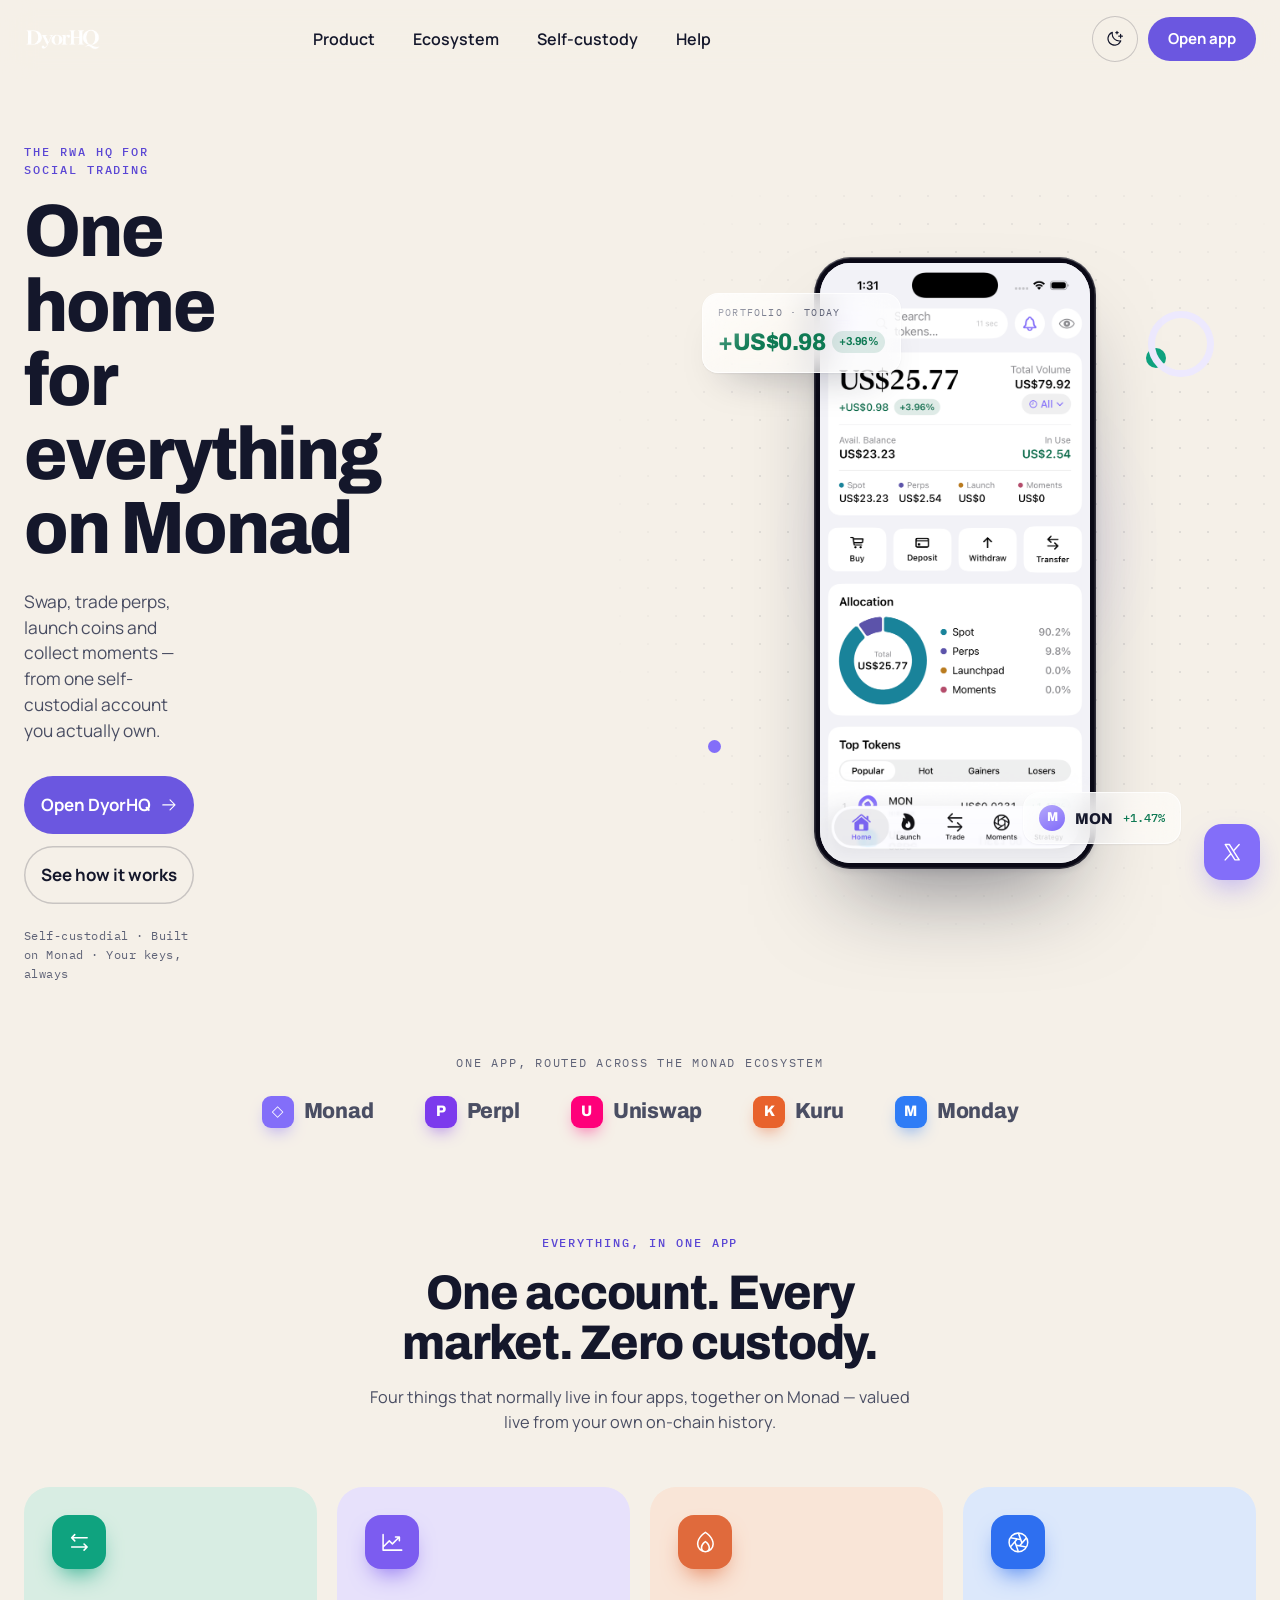
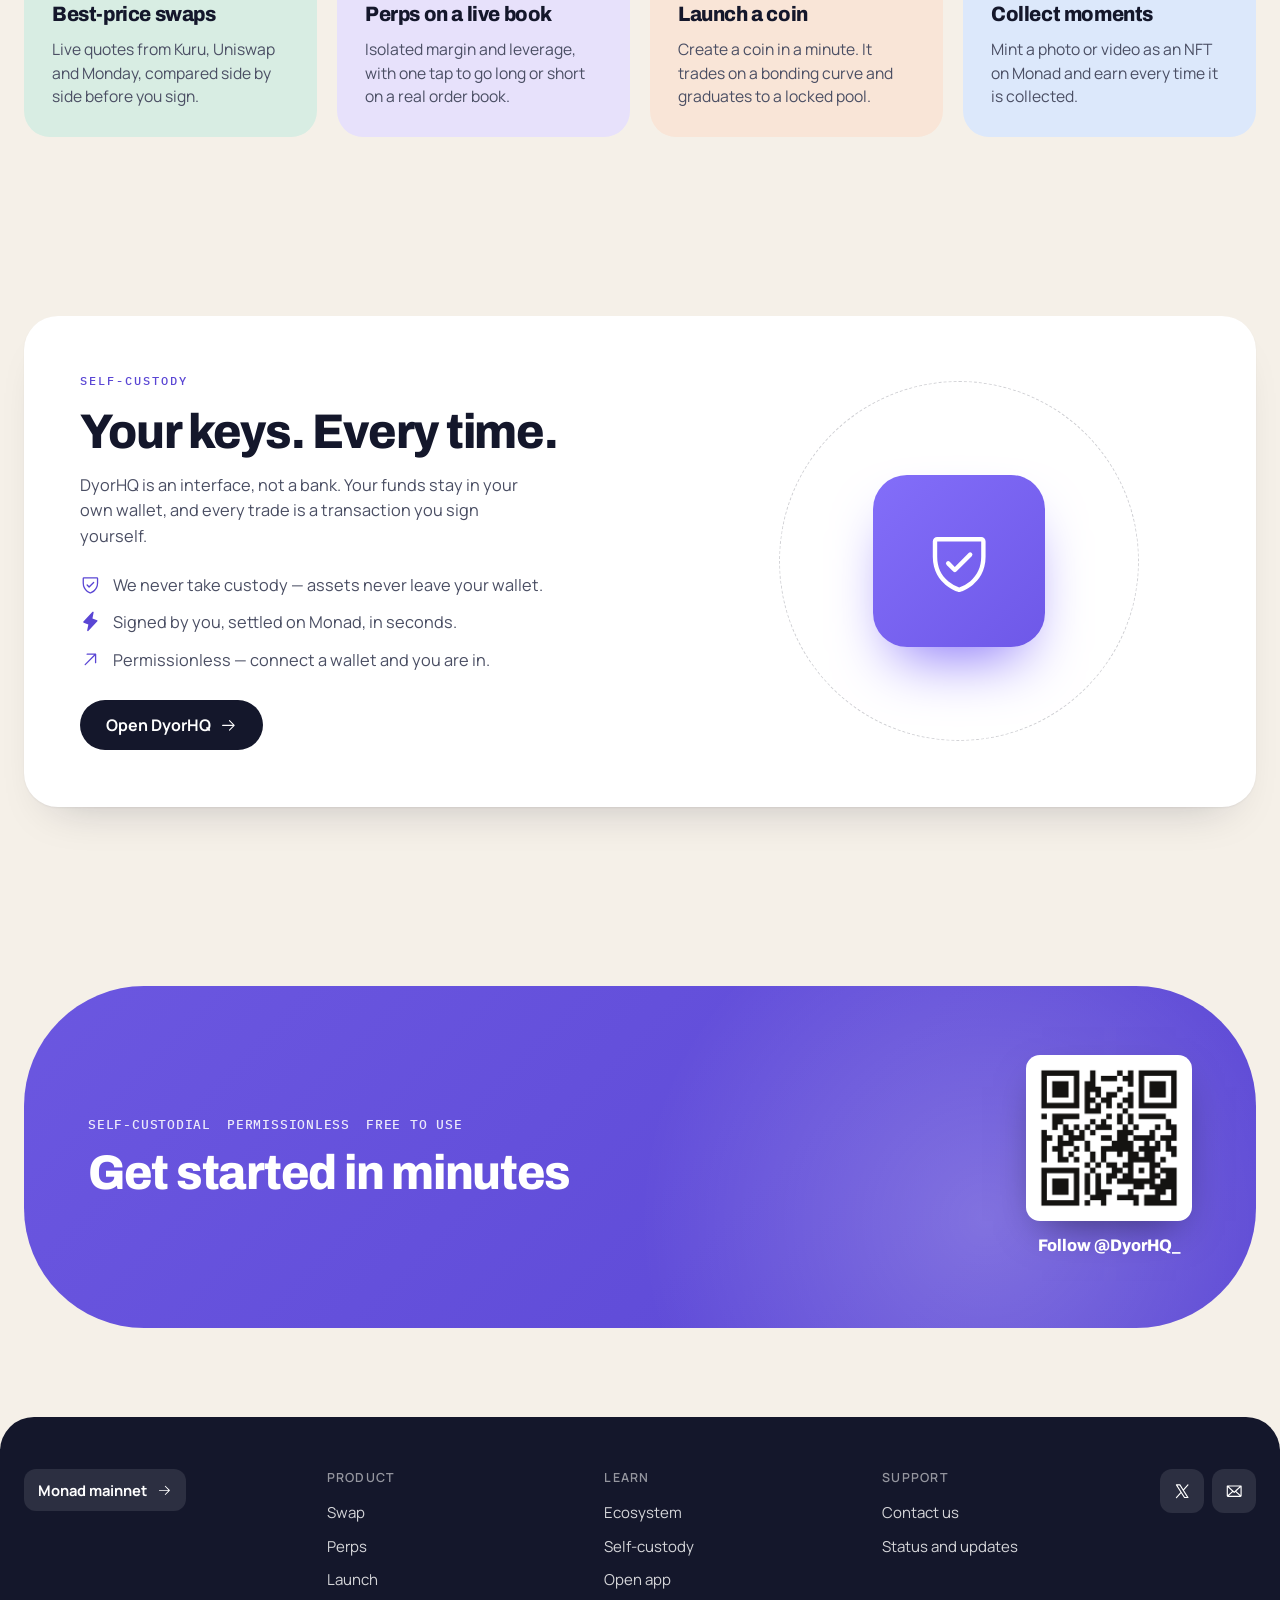
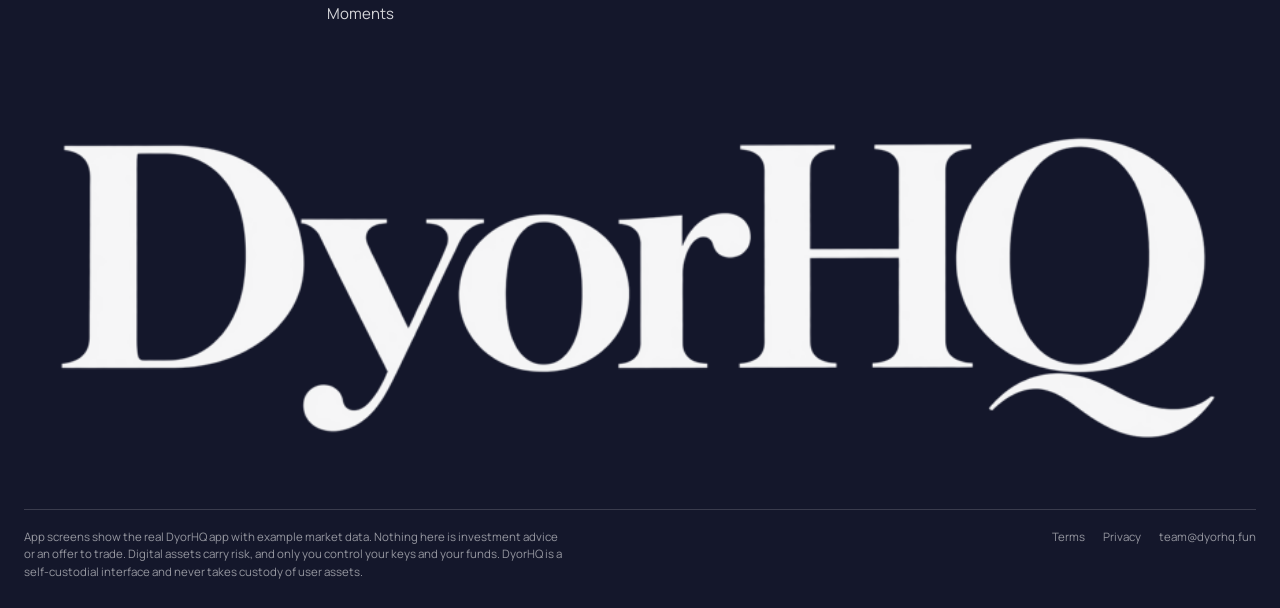
==== commit 0ac14ebf: "Rebuild in a Bloccpay-style system: cream canvas, pastel cards, no rails - Drop the "For traders / F" ====
--- a/index.html
+++ b/index.html
@@ -5,8 +5,8 @@
 <meta name="viewport" content="width=device-width, initial-scale=1, viewport-fit=cover">
 <title>DyorHQ - The RWA HQ for social trading</title>
 <meta name="description" content="Swap tokens, trade perps, launch coins and collect moments on Monad. DyorHQ is one self-custodial app, so only you hold the keys.">
-<meta name="theme-color" content="#FFFFFF" media="(prefers-color-scheme:light)">
-<meta name="theme-color" content="#100E20" media="(prefers-color-scheme:dark)">
+<meta name="theme-color" content="#F5F0E8" media="(prefers-color-scheme:light)">
+<meta name="theme-color" content="#0E0D1C" media="(prefers-color-scheme:dark)">
 <meta property="og:type" content="website">
 <meta property="og:title" content="DyorHQ - The RWA HQ for social trading">
 <meta property="og:description" content="Swap, trade perps, launch coins and collect moments. One self-custodial app on Monad.">
@@ -38,245 +38,152 @@
 <symbol id="i-search" viewBox="0 0 256 256"><path d="M229.66,218.34l-50.07-50.06a88.11,88.11,0,1,0-11.31,11.31l50.06,50.07a8,8,0,0,0,11.32-11.32ZM40,112a72,72,0,1,1,72,72A72.08,72.08,0,0,1,40,112Z"/></symbol>
 <symbol id="i-shield" viewBox="0 0 256 256"><path d="M208,40H48A16,16,0,0,0,32,56v56c0,52.72,25.52,84.67,46.93,102.19,23.06,18.86,46,25.26,47,25.53a8,8,0,0,0,4.2,0c1-.27,23.91-6.67,47-25.53C198.48,196.67,224,164.72,224,112V56A16,16,0,0,0,208,40Zm0,72c0,37.07-13.66,67.16-40.6,89.42A129.3,129.3,0,0,1,128,223.62a128.25,128.25,0,0,1-38.92-21.81C61.82,179.51,48,149.3,48,112l0-56,160,0ZM82.34,141.66a8,8,0,0,1,11.32-11.32L112,148.69l50.34-50.35a8,8,0,0,1,11.32,11.32l-56,56a8,8,0,0,1-11.32,0Z"/></symbol>
 <symbol id="i-bolt" viewBox="0 0 256 256"><path d="M215.79,118.17a8,8,0,0,0-5-5.66L153.18,90.9l14.66-73.33a8,8,0,0,0-13.69-7l-112,120a8,8,0,0,0,3,13l57.63,21.61L88.16,238.43a8,8,0,0,0,13.69,7l112-120A8,8,0,0,0,215.79,118.17Z"/></symbol>
+<symbol id="i-swap" viewBox="0 0 256 256"><path d="M213.66,181.66l-32,32a8,8,0,0,1-11.32-11.32L188.69,184H48a8,8,0,0,1,0-16H188.69l-18.35-18.34a8,8,0,0,1,11.32-11.32l32,32A8,8,0,0,1,213.66,181.66Zm-139.32-64a8,8,0,0,0,11.32-11.32L67.31,88H208a8,8,0,0,0,0-16H67.31L85.66,53.66A8,8,0,0,0,74.34,42.34l-32,32a8,8,0,0,0,0,11.32Z"/></symbol>
+<symbol id="i-chart" viewBox="0 0 256 256"><path d="M232,208a8,8,0,0,1-8,8H32a8,8,0,0,1-8-8V48a8,8,0,0,1,16,0V156.69l50.34-50.35a8,8,0,0,1,11.32,0L128,132.69,180.69,80H160a8,8,0,0,1,0-16h40a8,8,0,0,1,8,8v40a8,8,0,0,1-16,0V91.31l-58.34,58.35a8,8,0,0,1-11.32,0L96,123.31l-56,56V200H224A8,8,0,0,1,232,208Z"/></symbol>
+<symbol id="i-flame" viewBox="0 0 256 256"><path d="M173.79,51.48a221.25,221.25,0,0,0-41.67-34.34,8,8,0,0,0-8.24,0A221.25,221.25,0,0,0,82.21,51.48C54.59,80.48,40,112.47,40,144a88,88,0,0,0,176,0C216,112.47,201.41,80.48,173.79,51.48ZM96,184c0-27.67,22.53-47.28,32-54.3,9.48,7,32,26.63,32,54.3a32,32,0,0,1-64,0Zm77.27,15.93A47.8,47.8,0,0,0,176,184c0-44-42.09-69.79-43.88-70.86a8,8,0,0,0-8.24,0C122.09,114.21,80,140,80,184a47.8,47.8,0,0,0,2.73,15.93A71.88,71.88,0,0,1,56,144c0-34.41,20.4-63.15,37.52-81.19A216.21,216.21,0,0,1,128,33.54a215.77,215.77,0,0,1,34.48,29.27C193.49,95.5,200,125,200,144A71.88,71.88,0,0,1,173.27,199.93Z"/></symbol>
+<symbol id="i-aperture" viewBox="0 0 256 256"><path d="M201.54,54.46A104,104,0,0,0,54.46,201.54,104,104,0,0,0,201.54,54.46ZM190.23,65.78a88.18,88.18,0,0,1,11,13.48L167.55,119,139.63,40.78A87.34,87.34,0,0,1,190.23,65.78ZM155.59,133l-18.16,21.37-27.59-5L100.41,123l18.16-21.37,27.59,5ZM65.77,65.78a87.34,87.34,0,0,1,56.66-25.59l17.51,49L58.3,74.32A88,88,0,0,1,65.77,65.78ZM46.65,161.54a88.41,88.41,0,0,1,2.53-72.62l51.21,9.35Zm19.12,28.68a88.18,88.18,0,0,1-11-13.48L88.45,137l27.92,78.18A87.34,87.34,0,0,1,65.77,190.22Zm124.46,0a87.34,87.34,0,0,1-56.66,25.59l-17.51-49,81.64,14.91A88,88,0,0,1,190.23,190.22Zm-34.62-32.49,53.74-63.27a88.41,88.41,0,0,1-2.53,72.62Z"/></symbol>
 </svg>
 
-<div class="sheet">
-  <header class="nav" id="nav">
-    <div class="wrap toprail">
-      <a href="#main" class="on">For traders</a>
-      <a href="#venues">For builders</a>
-    </div>
-    <div class="wrap nav__in" style="border-top:1px solid var(--line)">
-      <a class="brand" href="#top" aria-label="DyorHQ home"><img src="assets/brand/wordmark.png" alt="DyorHQ" width="900" height="300"></a>
-      <nav class="nav__links" aria-label="Primary">
-        <a href="#explore">Discover DyorHQ</a>
-        <a href="#trade">Trade</a>
-        <a href="#custody">Self-custody</a>
-        <a href="#help">Help</a>
-      </nav>
-      <div class="nav__right">
-        <button class="iconbtn" data-theme-toggle type="button" aria-label="Switch color theme">
-          <svg class="ic ic-sun" aria-hidden="true"><use href="#i-sun"/></svg>
-          <svg class="ic ic-moon" aria-hidden="true"><use href="#i-moon"/></svg>
-        </button>
-        <a class="btn btn-dark btn-sm" href="#get">Open app</a>
-        <button class="iconbtn nav__burger" data-menu type="button" aria-expanded="false" aria-controls="drawer" aria-label="Open menu"><svg class="ic" aria-hidden="true"><use href="#i-list"/></svg></button>
-      </div>
-    </div>
-    <div id="drawer" hidden>
-      <a href="#explore">Discover DyorHQ</a>
-      <a href="#trade">Trade</a>
+<header class="nav" id="nav">
+  <div class="wrap nav__in">
+    <a class="brand" href="#top" aria-label="DyorHQ home"><img src="assets/brand/wordmark.png" alt="DyorHQ" width="900" height="300"></a>
+    <nav class="nav__links" aria-label="Primary">
+      <a href="#features">Product</a>
+      <a href="#ecosystem">Ecosystem</a>
       <a href="#custody">Self-custody</a>
       <a href="#help">Help</a>
-      <a class="btn btn-dark" href="#get">Open app</a>
-    </div>
-  </header>
+    </nav>
+    <div class="nav__right">
+      <button class="iconbtn" data-theme-toggle type="button" aria-label="Switch color theme">
+        <svg class="ic ic-sun" aria-hidden="true"><use href="#i-sun"/></svg>
+        <svg class="ic ic-moon" aria-hidden="true"><use href="#i-moon"/></svg>
+      </button>
+      <a class="btn btn-accent btn-sm nav__cta" href="#get">Open app</a>
+      <button class="iconbtn nav__burger" data-menu type="button" aria-expanded="false" aria-controls="drawer" aria-label="Open menu"><svg class="ic" aria-hidden="true"><use href="#i-list"/></svg></button>
+    </div>
+  </div>
+  <div id="drawer" hidden>
+    <a href="#features">Product</a>
+    <a href="#ecosystem">Ecosystem</a>
+    <a href="#custody">Self-custody</a>
+    <a href="#help">Help</a>
+    <a class="btn btn-accent" href="#get">Open app</a>
+  </div>
+</header>
 
 <main id="main">
 <span id="top"></span>
 
-<!-- HERO: living portfolio -->
-<section class="hero2">
-  <div class="wrap hero2__grid">
-    <div class="hero2__copy reveal in">
+<!-- HERO -->
+<section class="hero">
+  <div class="wrap hero__grid">
+    <div class="hero__copy reveal in">
+      <p class="eyebrow">The RWA HQ for social trading</p>
       <h1 class="dsp h-hero">One home for everything on&nbsp;Monad</h1>
-      <p class="hero2__sub">Swap, trade perps, launch coins and collect moments &mdash; from one self-custodial account you actually own.</p>
-      <div class="hero2__cta">
+      <p class="hero__sub">Swap, trade perps, launch coins and collect moments &mdash; from one self-custodial account you actually own.</p>
+      <div class="hero__cta">
         <a class="btn btn-accent btn-lg" href="#get">Open DyorHQ <svg class="ic" aria-hidden="true"><use href="#i-arrow-right"/></svg></a>
-      </div>
-      <p class="hero2__note">Self-custodial &middot; Built on Monad &middot; Your keys, always</p>
-    </div>
-
-    <div class="hero2__stage" data-parallax>
+        <a class="btn btn-ghost btn-lg" href="#features">See how it works</a>
+      </div>
+      <p class="hero__note">Self-custodial &middot; Built on Monad &middot; Your keys, always</p>
+    </div>
+
+    <div class="hero__stage" data-parallax>
       <div class="stage__grid" aria-hidden="true"></div>
       <div class="stage__glow" aria-hidden="true"></div>
+      <span class="orb orb--1" aria-hidden="true"></span>
+      <span class="orb orb--2" aria-hidden="true"></span>
+      <span class="ring ring--1" aria-hidden="true"></span>
       <div class="stage__inner">
-      <div class="device stage__phone" data-depth="6">
-        <img src="assets/screens/home.png" alt="The DyorHQ home screen showing a portfolio across spot, perps, launch and moments" width="660" height="1434" fetchpriority="high" decoding="async">
-      </div>
-
-      <div class="frag frag--pnl glass" aria-hidden="true">
-        <p class="frag__lbl">Portfolio &middot; today</p>
-        <p class="big">+US$0.98 <span class="chip">+3.96%</span></p>
-      </div>
-
-      <div class="frag frag--ring glass" aria-hidden="true">
-        <svg viewBox="0 0 44 44"><g transform="rotate(-90 22 22)" fill="none" stroke-width="7">
-          <circle cx="22" cy="22" r="16" stroke="#14B8A6" stroke-dasharray="90.7 100.5"/>
-          <circle cx="22" cy="22" r="16" stroke="var(--accent)" stroke-dasharray="9.8 100.5" stroke-dashoffset="-90.7"/>
-        </g></svg>
-        <div><p class="frag__lbl">Spot</p><b>90.2%</b></div>
-      </div>
-
-      <div class="frag frag--book glass" aria-hidden="true">
-        <p class="frag__lbl">BTC &middot; order book</p>
-        <div class="rows">
-          <span class="row dn" style="width:64%"></span>
-          <span class="row dn" style="width:40%"></span>
-          <span class="row up" style="width:88%"></span>
-          <span class="row up" style="width:56%"></span>
+        <!-- HERO DEVICE: placeholder using the real app screen; will be replaced by the premium iPhone mockup you send. -->
+        <div class="device stage__phone" data-hero-device>
+          <img src="assets/screens/home.png" alt="The DyorHQ home screen showing a portfolio across spot, perps, launch and moments" width="660" height="1434" fetchpriority="high" decoding="async">
         </div>
-        <div class="mid"><span class="g">62% buy</span><span class="r">38% sell</span></div>
-      </div>
-
-      <div class="frag frag--tok glass" aria-hidden="true">
-        <span class="dot">M</span>
-        <div><b>MON</b></div>
-        <span class="up">+1.47%</span>
-      </div>
-      </div>
-    </div>
-  </div>
-</section>
-
-<!-- TRUST BAR -->
-<section class="sec-sm">
-  <div class="wrap trust reveal">
-    <h2 class="trust__claim">Built for people who hold <span class="mark">their own keys</span></h2>
-    <div class="stats">
-      <div class="stat"><b>4-in-1</b><span>spot, perps, launch &amp; moments</span></div>
-      <div class="stat"><b>4</b><span>venues routed for best price</span></div>
-      <div class="stat"><b>0</b><span>assets we ever custody</span></div>
-      <div class="stat"><b>24/7</b><span>on-chain and always open</span></div>
-    </div>
-  </div>
-</section>
-
-<!-- BIG-WORD SWITCHER -->
-<section class="sec" id="explore">
-  <div class="wrap">
-    <div class="center reveal">
-      <h2 class="h-sec">Your everyday on-chain app</h2>
-      <p class="sub">Trade spot and perps, launch a coin, collect a moment, and watch it all from one account you control.</p>
-    </div>
-    <div class="switch reveal" data-d="1" data-switch>
-      <figure class="switch__media" style="margin:0">
-        <span class="switch__glow" aria-hidden="true"></span>
-        <div class="device"><img data-switch-img src="assets/screens/perps.png" alt="The DyorHQ app" width="660" height="1434" loading="lazy" decoding="async"></div>
-        <figcaption class="switch__tag glass" data-switch-tag>Trade perps</figcaption>
-      </figure>
-      <div class="switch__list">
-        <div>
-          <button class="switch__item" aria-expanded="true" data-switch-btn data-img="assets/screens/perps.png" data-tag="Trade perps" type="button">Trade perps</button>
-          <div class="switch__panel"><p>A live order book, isolated margin and leverage, with one tap to go long or short.</p></div>
+        <div class="frag frag--pnl glass" aria-hidden="true">
+          <p class="frag__lbl">Portfolio &middot; today</p>
+          <p class="big">+US$0.98 <span class="chip">+3.96%</span></p>
         </div>
-        <div>
-          <button class="switch__item" aria-expanded="false" data-switch-btn data-img="assets/screens/swap.png" data-tag="Best-price swaps" type="button">Swap at the best price</button>
-          <div class="switch__panel"><p>Live quotes from Kuru, Uniswap and Monday, compared side by side before you sign.</p></div>
+        <div class="frag frag--tok glass" aria-hidden="true">
+          <span class="dot">M</span>
+          <div><b>MON</b></div>
+          <span class="up">+1.47%</span>
         </div>
-        <div>
-          <button class="switch__item" aria-expanded="false" data-switch-btn data-img="assets/screens/launch-empty.png" data-tag="Launchpad" type="button">Launch a coin</button>
-          <div class="switch__panel"><p>Create a coin in a minute. It trades on a bonding curve and graduates to a locked pool.</p></div>
-        </div>
-        <div>
-          <button class="switch__item" aria-expanded="false" data-switch-btn data-img="assets/screens/moments.png" data-tag="Moments" type="button">Collect moments</button>
-          <div class="switch__panel"><p>Publish a photo or video as an NFT on Monad and earn every time it is collected.</p></div>
-        </div>
-        <div>
-          <button class="switch__item" aria-expanded="false" data-switch-btn data-img="assets/screens/home.png" data-tag="One portfolio" type="button">See the full picture</button>
-          <div class="switch__panel"><p>Balance, positions and activity across every section, valued live from your own on-chain history.</p></div>
-        </div>
-      </div>
-    </div>
-  </div>
-</section>
-
-<!-- EXPANDING MEDIA ROW -->
-<section class="sec" id="trade">
-  <div class="wrap">
-    <div class="center reveal">
-      <h2 class="h-sec">Pick how you trade</h2>
-      <p class="sub">However you want to move, it is one account and one signature &mdash; spot swaps routed for the best price, or perpetuals on a live book.</p>
-    </div>
-    <div class="rail reveal" data-d="1" data-rail>
-      <div class="tile" role="button" tabindex="0" aria-selected="false" data-tile>
-        <span class="tile__label glass">Swap</span>
-        <div class="device"><img src="assets/screens/swap.png" alt="The DyorHQ swap screen" width="660" height="1434" loading="lazy" decoding="async"></div>
-        <div class="tile__bar glass"><b>Best price across four venues</b><a class="btn btn-light btn-sm" href="#get">Open</a></div>
-      </div>
-      <div class="tile" role="button" tabindex="0" aria-selected="false" data-tile>
-        <span class="tile__label glass">Launch</span>
-        <div class="device"><img src="assets/screens/launch-empty.png" alt="The DyorHQ launch screen" width="660" height="1434" loading="lazy" decoding="async"></div>
-        <div class="tile__bar glass"><b>A coin on a bonding curve</b><a class="btn btn-light btn-sm" href="#get">Open</a></div>
-      </div>
-      <div class="tile" role="button" tabindex="0" aria-selected="false" data-tile>
-        <span class="tile__label glass">Moments</span>
-        <div class="device"><img src="assets/screens/moments.png" alt="The DyorHQ moments feed" width="660" height="1434" loading="lazy" decoding="async"></div>
-        <div class="tile__bar glass"><b>Mint a moment, earn as it spreads</b><a class="btn btn-light btn-sm" href="#get">Open</a></div>
-      </div>
-      <div class="tile" role="button" tabindex="0" aria-selected="true" data-tile>
-        <span class="tile__label glass">Perps</span>
-        <div class="device"><img src="assets/screens/perps.png" alt="The DyorHQ perps screen with a live order book" width="660" height="1434" loading="lazy" decoding="async"></div>
-        <div class="tile__bar glass"><b>Live order book and leverage</b><a class="btn btn-light btn-sm" href="#get">Open</a></div>
-      </div>
-    </div>
-  </div>
-</section>
-
-<!-- CUSTODY SPLIT -->
+      </div>
+    </div>
+  </div>
+</section>
+
+<!-- ECOSYSTEM -->
+<section class="eco" id="ecosystem">
+  <div class="wrap">
+    <p class="eco__label reveal">One app, routed across the Monad ecosystem</p>
+    <div class="eco__row reveal" data-d="1">
+      <span class="eco__item"><span class="eco__mark" style="--vc:#836EF9">◇</span>Monad</span>
+      <span class="eco__item"><span class="eco__mark" style="--vc:#7C3AED">P</span>Perpl</span>
+      <span class="eco__item"><span class="eco__mark" style="--vc:#FF007A">U</span>Uniswap</span>
+      <span class="eco__item"><span class="eco__mark" style="--vc:#E8622C">K</span>Kuru</span>
+      <span class="eco__item"><span class="eco__mark" style="--vc:#2E7CF6">M</span>Monday</span>
+    </div>
+  </div>
+</section>
+
+<!-- FEATURES -->
+<section class="sec" id="features">
+  <div class="wrap">
+    <div class="sechead reveal">
+      <p class="eyebrow">Everything, in one app</p>
+      <h2 class="h-sec">One account. Every market. Zero custody.</h2>
+      <p class="sub">Four things that normally live in four apps, together on Monad &mdash; valued live from your own on-chain history.</p>
+    </div>
+    <div class="feat">
+      <article class="card reveal" data-d="1" style="--tint:var(--tint-mint);--ic:var(--ic-mint)">
+        <span class="card__ic"><svg class="ic" aria-hidden="true"><use href="#i-swap"/></svg></span>
+        <h3>Best-price swaps</h3>
+        <p>Live quotes from Kuru, Uniswap and Monday, compared side by side before you sign.</p>
+      </article>
+      <article class="card reveal" data-d="2" style="--tint:var(--tint-lilac);--ic:var(--ic-lilac)">
+        <span class="card__ic"><svg class="ic" aria-hidden="true"><use href="#i-chart"/></svg></span>
+        <h3>Perps on a live book</h3>
+        <p>Isolated margin and leverage, with one tap to go long or short on a real order book.</p>
+      </article>
+      <article class="card reveal" data-d="3" style="--tint:var(--tint-peach);--ic:var(--ic-peach)">
+        <span class="card__ic"><svg class="ic" aria-hidden="true"><use href="#i-flame"/></svg></span>
+        <h3>Launch a coin</h3>
+        <p>Create a coin in a minute. It trades on a bonding curve and graduates to a locked pool.</p>
+      </article>
+      <article class="card reveal" data-d="4" style="--tint:var(--tint-sky);--ic:var(--ic-sky)">
+        <span class="card__ic"><svg class="ic" aria-hidden="true"><use href="#i-aperture"/></svg></span>
+        <h3>Collect moments</h3>
+        <p>Mint a photo or video as an NFT on Monad and earn every time it is collected.</p>
+      </article>
+    </div>
+  </div>
+</section>
+
+<!-- CUSTODY -->
 <section class="sec" id="custody">
-  <div class="wrap split">
-    <div class="split__copy reveal">
-      <p class="eyebrow">Self-custody</p>
-      <h2 class="h-sec">Your keys. Every time.</h2>
-      <p class="sub">DyorHQ is an interface, not a bank. Your funds stay in your own wallet, and every trade is a transaction you sign yourself.</p>
-      <ul class="split__pts">
-        <li><svg class="ic" aria-hidden="true"><use href="#i-shield"/></svg><span>We never take custody &mdash; assets never leave your wallet.</span></li>
-        <li><svg class="ic" aria-hidden="true"><use href="#i-bolt"/></svg><span>Signed by you, settled on Monad, in seconds.</span></li>
-        <li><svg class="ic" aria-hidden="true"><use href="#i-arrow-up-right"/></svg><span>Permissionless &mdash; connect a wallet and you are in.</span></li>
-      </ul>
-      <a class="btn btn-dark" href="#get">Open DyorHQ <svg class="ic" aria-hidden="true"><use href="#i-arrow-right"/></svg></a>
-    </div>
-    <div class="split__media reveal" data-d="1">
-      <div class="stage__grid" aria-hidden="true"></div>
-      <div class="device"><img src="assets/screens/home.png" alt="The DyorHQ portfolio, held in your own wallet" width="660" height="1434" loading="lazy" decoding="async"></div>
-      <div class="split__badge glass">
-        <svg class="ic" aria-hidden="true"><use href="#i-shield"/></svg>
-        <div><b>Self-custodial</b><span>Only you hold the keys</span></div>
-      </div>
-    </div>
-  </div>
-</section>
-
-<!-- VENUES -->
-<section class="sec" id="venues">
-  <div class="wrap">
-    <div class="center reveal">
-      <h2 class="h-sec">Routed across every venue on Monad</h2>
-      <p class="sub">One app aggregates the ecosystem, so a swap always takes the best available price.</p>
-      <div style="margin-top:24px"><a class="btn btn-dark" href="#get">Open DyorHQ <svg class="ic" aria-hidden="true"><use href="#i-arrow-right"/></svg></a></div>
-    </div>
-    <div class="venues reveal" data-d="1">
-      <div class="venue"><div class="venue__top" style="--vc:#7C3AED"><span class="venue__mark">P</span></div><div class="venue__foot"><b>Perpl</b><span>Perpetuals</span></div></div>
-      <div class="venue"><div class="venue__top" style="--vc:#FF007A"><span class="venue__mark">U</span></div><div class="venue__foot"><b>Uniswap</b><span>v3 and v4 pools</span></div></div>
-      <div class="venue"><div class="venue__top" style="--vc:#E8622C"><span class="venue__mark">K</span></div><div class="venue__foot"><b>Kuru</b><span>Flow aggregation</span></div></div>
-      <div class="venue"><div class="venue__top" style="--vc:#2E7CF6"><span class="venue__mark">M</span></div><div class="venue__foot"><b>Monday</b><span>Spot trading</span></div></div>
-    </div>
-  </div>
-</section>
-
-<!-- TOKEN SEARCH -->
-<section class="sec search">
-  <div class="search__cloud" aria-hidden="true">
-    <span class="tok tok--1"><i>M</i>MON</span>
-    <span class="tok tok--2"><i>B</i>BTC</span>
-    <span class="tok tok--3"><i>$</i>USDC</span>
-    <span class="tok tok--4"><i>&Xi;</i>ETH</span>
-  </div>
-  <div class="wrap">
-    <div class="center reveal">
-      <h2 class="h-sec">Find any token, in one search</h2>
-      <p class="sub">Every market on Monad in a single place &mdash; search a name, see a live price, trade it in a tap.</p>
-    </div>
-    <div class="searchbar glass reveal" data-d="1">
-      <svg class="ic" aria-hidden="true"><use href="#i-search"/></svg>
-      <span>Search tokens on Monad&hellip;</span>
-      <a class="btn btn-accent btn-sm" href="#get">Open app</a>
-    </div>
-  </div>
-</section>
-
-<!-- CTA PANEL -->
+  <div class="wrap">
+    <div class="panel reveal">
+      <div class="panel__copy">
+        <p class="eyebrow">Self-custody</p>
+        <h2 class="h-sec">Your keys. Every time.</h2>
+        <p class="sub">DyorHQ is an interface, not a bank. Your funds stay in your own wallet, and every trade is a transaction you sign yourself.</p>
+        <ul class="pts">
+          <li><svg class="ic" aria-hidden="true"><use href="#i-shield"/></svg><span>We never take custody &mdash; assets never leave your wallet.</span></li>
+          <li><svg class="ic" aria-hidden="true"><use href="#i-bolt"/></svg><span>Signed by you, settled on Monad, in seconds.</span></li>
+          <li><svg class="ic" aria-hidden="true"><use href="#i-arrow-up-right"/></svg><span>Permissionless &mdash; connect a wallet and you are in.</span></li>
+        </ul>
+        <a class="btn btn-dark" href="#get">Open DyorHQ <svg class="ic" aria-hidden="true"><use href="#i-arrow-right"/></svg></a>
+      </div>
+      <div class="panel__art" aria-hidden="true">
+        <span class="ring ring--2"></span>
+        <span class="panel__shield"><svg class="ic"><use href="#i-shield"/></svg></span>
+      </div>
+    </div>
+  </div>
+</section>
+
+<!-- CTA -->
 <section class="sec" id="get">
   <div class="wrap">
     <div class="cta reveal">
@@ -292,7 +199,6 @@
   </div>
 </section>
 </main>
-</div>
 
 <footer class="foot" id="help">
   <div class="wrap">
@@ -301,19 +207,18 @@
       <div>
         <h4>Product</h4>
         <ul>
-          <li><a href="#explore">Discover DyorHQ</a></li>
-          <li><a href="#trade">Trade</a></li>
-          <li><a href="#venues">Venues</a></li>
-          <li><a href="#get">Open app</a></li>
+          <li><a href="#features">Swap</a></li>
+          <li><a href="#features">Perps</a></li>
+          <li><a href="#features">Launch</a></li>
+          <li><a href="#features">Moments</a></li>
         </ul>
       </div>
       <div>
         <h4>Learn</h4>
         <ul>
-          <li><a href="#explore">Swap and perps</a></li>
-          <li><a href="#explore">Launchpad</a></li>
-          <li><a href="#explore">Moments</a></li>
+          <li><a href="#ecosystem">Ecosystem</a></li>
           <li><a href="#custody">Self-custody</a></li>
+          <li><a href="#get">Open app</a></li>
         </ul>
       </div>
       <div>
@@ -321,7 +226,6 @@
         <ul>
           <li><a href="mailto:team@dyorhq.fun">Contact us</a></li>
           <li><a href="https://x.com/DyorHQ_" target="_blank" rel="noopener">Status and updates</a></li>
-          <li><a href="#get">Get the app</a></li>
         </ul>
       </div>
       <div class="foot__social">
--- a/css/tokens.css
+++ b/css/tokens.css
@@ -1,7 +1,7 @@
 /* DyorHQ foundation. Single source for color, type and scale.
-   Consumer-fintech system: rounded white sheet, near-black ink, one saturated accent
-   (Monad purple), heavy grotesque display type, pill actions, dark footer.
-   Adaptive: light by default, dark via prefers-color-scheme or [data-theme="dark"]. */
+   Bloccpay-style system: warm cream canvas, big navy grotesque headlines, one
+   saturated accent (Monad purple), soft pastel feature cards, generous whitespace,
+   pill actions. Adaptive: light by default, dark via prefers-color-scheme / [data-theme]. */
 
 @font-face{font-family:"Archivo";src:url("../assets/fonts/archivo.woff2") format("woff2");font-weight:100 900;font-style:normal;font-display:swap}
 @font-face{font-family:"Manrope";src:url("../assets/fonts/manrope.woff2") format("woff2");font-weight:200 800;font-style:normal;font-display:swap}
@@ -13,70 +13,76 @@
   --sans:"Manrope",system-ui,-apple-system,"Segoe UI",sans-serif;
   --mono:"IBM Plex Mono",ui-monospace,SFMono-Regular,Menlo,monospace;
 
-  --r-hero:24px;     /* full-bleed media cards */
-  --r-card:18px;     /* tiles */
+  --r-card:26px;     /* soft feature cards */
+  --r-panel:34px;    /* large panels */
   --r-cta:120px;     /* the big rounded call-to-action panel */
   --r-pill:999px;
   --r-frame:12.5%;   /* phone bezel */
-  --maxw:1360px;
+  --maxw:1240px;
   --ease:cubic-bezier(.2,.8,.2,1);--ease-out:cubic-bezier(.16,1,.3,1);
 
   /* ---- light (default) ---- */
   color-scheme:light;
-  --bg:#FFFFFF;              /* the rounded page sheet */
-  --bg-2:#EFEDE8;            /* gutter behind the sheet */
-  --paper:#F2EEE7;           /* warm media ground, matches the hero photograph */
-  --surface:#FFFFFF;         /* cards on the sheet */
-  --surface-2:#F6F5F3;       /* insets, hover fills */
-  --chip-bg:rgb(255 255 255 / .92);
-  --line:rgb(17 16 34 / .12);
-  --line-2:rgb(17 16 34 / .20);
+  --bg:#F5F0E8;              /* warm cream canvas (full-bleed) */
+  --bg-2:#EDE7DC;            /* slightly deeper band */
+  --paper:#EFE9DE;           /* media ground */
+  --surface:#FFFFFF;         /* white cards */
+  --surface-2:#F3EFE7;       /* insets, hover fills */
+  --chip-bg:rgb(255 255 255 / .9);
+  --line:rgb(20 23 43 / .12);
+  --line-2:rgb(20 23 43 / .20);
 
-  --ink:#12112A;             /* near-black indigo: primary text */
-  --text:#12112A;
-  --text-2:#4B4A63;          /* body, AA on surface */
-  --text-3:#63627A;          /* labels, AA on surface */
-  --ghost:#8A889E;           /* inactive items in the big word list (large text, >=3:1) */
+  --ink:#14172B;             /* deep navy-indigo: primary text */
+  --text:#14172B;
+  --text-2:#4A4E63;          /* body, AA on cream/white */
+  --text-3:#5F6377;          /* labels, AA */
+  --ghost:#8A889E;           /* muted */
 
-  --btn-dark-bg:#12112A;     /* high-contrast button */
+  --btn-dark-bg:#14172B;     /* high-contrast button */
   --btn-dark-fg:#FFFFFF;
 
   --accent:#836EF9;          /* Monad purple, the signature colour */
-  --accent-soft:#EDE9FE;     /* tinted panels */
+  --accent-soft:#EDE9FE;
   --accent-ink:#5A46D4;      /* purple text on light, AA */
-  --accent-2:#B9AEFF;        /* accent highlight in dark / glows */
+  --accent-2:#B9AEFF;
   --cta:#6B57E0;             /* accent fill that passes AA with white text */
-  --on-accent:#12112A;       /* ink on the light accent panel */
+  --on-accent:#14172B;
   --on-cta:#FFFFFF;
 
   --up:#0F7A54;--down:#B02F49;
   --up-soft:rgb(15 122 84 / .14);--down-soft:rgb(176 47 73 / .14);
 
-  --foot-bg:#12112A;
+  /* soft pastel feature-card grounds + their saturated icon colour */
+  --tint-mint:#D8EDE3;--ic-mint:#0FA37F;
+  --tint-lilac:#E7E1FB;--ic-lilac:#7C5CF0;
+  --tint-peach:#F9E5D7;--ic-peach:#E06A3C;
+  --tint-sky:#DCE8FB;--ic-sky:#2E6FF0;
+
+  --foot-bg:#14172B;
   --mark-filter:brightness(0) invert(1);   /* white wordmark on the dark footer */
-  --grid-dot:rgb(17 16 34 / .10);          /* hero backdrop grid */
+  --grid-dot:rgb(20 23 43 / .09);          /* hero backdrop grid */
 
   /* liquid glass */
-  --glass-bg:rgb(255 255 255 / .58);
-  --glass-border:rgb(255 255 255 / .75);
+  --glass-bg:rgb(255 255 255 / .6);
+  --glass-border:rgb(255 255 255 / .8);
   --glass-hi:rgb(255 255 255 / .9);
   --glass-blur:16px;
-  --glass-shadow:0 1px 2px rgb(17 16 34 / .06),0 22px 44px -26px rgb(17 16 34 / .40);
+  --glass-shadow:0 1px 2px rgb(20 23 43 / .06),0 22px 44px -26px rgb(20 23 43 / .4);
 
-  --shadow-sm:0 1px 2px rgb(17 16 34 / .06);
-  --shadow-card:0 1px 2px rgb(17 16 34 / .05),0 18px 36px -24px rgb(17 16 34 / .22);
-  --shadow-device:0 2px 6px rgb(17 16 34 / .10),0 40px 80px -30px rgb(17 16 34 / .45);
+  --shadow-sm:0 1px 2px rgb(20 23 43 / .05);
+  --shadow-card:0 1px 2px rgb(20 23 43 / .05),0 24px 48px -30px rgb(20 23 43 / .28);
+  --shadow-device:0 2px 6px rgb(20 23 43 / .10),0 50px 90px -34px rgb(20 23 43 / .5);
 }
 
 /* ---- dark: follow the OS unless the user forced light ---- */
 @media (prefers-color-scheme:dark){
   :root:not([data-theme="light"]){
     color-scheme:dark;
-    --bg:#100E20;
-    --bg-2:#080713;
-    --paper:#1A1834;
-    --surface:#17152B;
-    --surface-2:#201E3A;
+    --bg:#0E0D1C;
+    --bg-2:#0A0916;
+    --paper:#181633;
+    --surface:#161428;
+    --surface-2:#1F1D38;
     --chip-bg:rgb(38 35 66 / .92);
     --line:rgb(255 255 255 / .12);
     --line-2:rgb(255 255 255 / .22);
@@ -84,11 +90,11 @@
     --ink:#F1F0FA;
     --text:#F1F0FA;
     --text-2:#B9B7CE;
-    --text-3:#918FA8;
+    --text-3:#928FA9;
     --ghost:#6F6D88;
 
     --btn-dark-bg:#FFFFFF;
-    --btn-dark-fg:#12112A;
+    --btn-dark-fg:#14172B;
 
     --accent:#836EF9;
     --accent-soft:rgb(131 110 249 / .16);
@@ -101,29 +107,34 @@
     --up:#34D399;--down:#F87171;
     --up-soft:rgb(52 211 153 / .16);--down-soft:rgb(248 113 113 / .16);
 
+    --tint-mint:#132A24;--ic-mint:#2FBE96;
+    --tint-lilac:#211C3B;--ic-lilac:#9E88FF;
+    --tint-peach:#2A1F19;--ic-peach:#F0895E;
+    --tint-sky:#15223B;--ic-sky:#5B8DF7;
+
     --foot-bg:#0A0917;
     --mark-filter:brightness(0) invert(1);
-    --grid-dot:rgb(255 255 255 / .09);
+    --grid-dot:rgb(255 255 255 / .08);
 
-    --glass-bg:rgb(32 30 58 / .55);
+    --glass-bg:rgb(30 28 54 / .55);
     --glass-border:rgb(255 255 255 / .14);
     --glass-hi:rgb(255 255 255 / .22);
     --glass-shadow:0 1px 2px rgb(0 0 0 / .3),0 24px 48px -26px rgb(0 0 0 / .7);
 
     --shadow-sm:0 1px 2px rgb(0 0 0 / .3);
-    --shadow-card:0 1px 2px rgb(0 0 0 / .3),0 18px 36px -24px rgb(0 0 0 / .6);
-    --shadow-device:0 2px 6px rgb(0 0 0 / .4),0 40px 80px -30px rgb(0 0 0 / .8);
+    --shadow-card:0 1px 2px rgb(0 0 0 / .3),0 24px 48px -30px rgb(0 0 0 / .6);
+    --shadow-device:0 2px 6px rgb(0 0 0 / .4),0 50px 90px -34px rgb(0 0 0 / .85);
   }
 }
 
 /* ---- dark: forced by the toggle ---- */
 :root[data-theme="dark"]{
   color-scheme:dark;
-  --bg:#100E20;
-  --bg-2:#080713;
-  --paper:#1A1834;
-  --surface:#17152B;
-  --surface-2:#201E3A;
+  --bg:#0E0D1C;
+  --bg-2:#0A0916;
+  --paper:#181633;
+  --surface:#161428;
+  --surface-2:#1F1D38;
   --chip-bg:rgb(38 35 66 / .92);
   --line:rgb(255 255 255 / .12);
   --line-2:rgb(255 255 255 / .22);
@@ -131,11 +142,11 @@
   --ink:#F1F0FA;
   --text:#F1F0FA;
   --text-2:#B9B7CE;
-  --text-3:#918FA8;
+  --text-3:#928FA9;
   --ghost:#6F6D88;
 
   --btn-dark-bg:#FFFFFF;
-  --btn-dark-fg:#12112A;
+  --btn-dark-fg:#14172B;
 
   --accent:#836EF9;
   --accent-soft:rgb(131 110 249 / .16);
@@ -148,16 +159,21 @@
   --up:#34D399;--down:#F87171;
   --up-soft:rgb(52 211 153 / .16);--down-soft:rgb(248 113 113 / .16);
 
+  --tint-mint:#132A24;--ic-mint:#2FBE96;
+  --tint-lilac:#211C3B;--ic-lilac:#9E88FF;
+  --tint-peach:#2A1F19;--ic-peach:#F0895E;
+  --tint-sky:#15223B;--ic-sky:#5B8DF7;
+
   --foot-bg:#0A0917;
   --mark-filter:brightness(0) invert(1);
-  --grid-dot:rgb(255 255 255 / .09);
+  --grid-dot:rgb(255 255 255 / .08);
 
-  --glass-bg:rgb(32 30 58 / .55);
+  --glass-bg:rgb(30 28 54 / .55);
   --glass-border:rgb(255 255 255 / .14);
   --glass-hi:rgb(255 255 255 / .22);
   --glass-shadow:0 1px 2px rgb(0 0 0 / .3),0 24px 48px -26px rgb(0 0 0 / .7);
 
   --shadow-sm:0 1px 2px rgb(0 0 0 / .3);
-  --shadow-card:0 1px 2px rgb(0 0 0 / .3),0 18px 36px -24px rgb(0 0 0 / .6);
-  --shadow-device:0 2px 6px rgb(0 0 0 / .4),0 40px 80px -30px rgb(0 0 0 / .8);
+  --shadow-card:0 1px 2px rgb(0 0 0 / .3),0 24px 48px -30px rgb(0 0 0 / .6);
+  --shadow-device:0 2px 6px rgb(0 0 0 / .4),0 50px 90px -34px rgb(0 0 0 / .85);
 }
--- a/css/site.css
+++ b/css/site.css
@@ -1,12 +1,11 @@
 /* DyorHQ landing. Tokens in tokens.css.
-   Components: sticky nav + theme toggle, living-portfolio hero (floating phone + glass
-   fragments), trust stat bar, big-word switcher, expanding media row, custody split,
-   venue grid, token search, accent CTA panel, dark footer. Adaptive light/dark. */
+   Bloccpay-style: warm cream canvas, nav, hero (device + accent geometry), ecosystem
+   row, pastel feature cards, self-custody panel, accent CTA, dark footer. Adaptive. */
 
 *,*::before,*::after{box-sizing:border-box}
-html{-webkit-text-size-adjust:100%;scroll-behavior:smooth;scroll-padding-top:96px}
+html{-webkit-text-size-adjust:100%;scroll-behavior:smooth;scroll-padding-top:88px}
 @media (prefers-reduced-motion:reduce){html{scroll-behavior:auto}}
-body{margin:0;background:var(--bg-2);color:var(--text);font-family:var(--sans);font-size:1rem;line-height:1.5;-webkit-font-smoothing:antialiased;text-rendering:optimizeLegibility;overflow-x:hidden;transition:background .3s var(--ease),color .3s var(--ease)}
+body{margin:0;background:var(--bg);color:var(--text);font-family:var(--sans);font-size:1rem;line-height:1.5;-webkit-font-smoothing:antialiased;text-rendering:optimizeLegibility;overflow-x:hidden;transition:background .3s var(--ease),color .3s var(--ease)}
 body.is-locked{overflow:hidden}
 img{max-width:100%;display:block}
 a{color:inherit;text-decoration:none}
@@ -15,24 +14,18 @@
 ::selection{background:var(--accent);color:#fff}
 svg.ic{width:1em;height:1em;fill:currentColor;flex:none;vertical-align:middle}
 
-.sheet{background:var(--bg);border-radius:20px;margin:0 10px;overflow:clip;transition:background .3s var(--ease)}
 .wrap{width:min(var(--maxw),100% - 48px);margin-inline:auto}
-@media (max-width:700px){.wrap{width:min(var(--maxw),100% - 32px)}.sheet{margin:0 6px;border-radius:14px}}
+@media (max-width:700px){.wrap{width:min(var(--maxw),100% - 32px)}}
 .skip{position:absolute;left:16px;top:-56px;z-index:90;background:var(--ink);color:var(--bg);padding:12px 16px;border-radius:12px;font-weight:600;transition:top .2s}
 .skip:focus{top:14px}
-.sr-only{position:absolute;width:1px;height:1px;padding:0;margin:-1px;overflow:hidden;clip:rect(0,0,0,0);white-space:nowrap;border:0}
 
 /* ---------- display type ---------- */
-.dsp{font-family:var(--display);font-weight:800;letter-spacing:-.024em;line-height:1.01;margin:0;text-wrap:balance}
-.h-hero{font-size:clamp(2.7rem,5.6vw,4.9rem)}
-.h-sec{font-family:var(--display);font-weight:800;letter-spacing:-.024em;line-height:1.03;margin:0;font-size:clamp(2.1rem,4vw,3.5rem);text-wrap:balance}
-.sub{font-size:clamp(1rem,1.15vw,1.14rem);line-height:1.55;color:var(--text-2);margin:14px 0 0}
-.center{text-align:center}
-.center .sub{margin-inline:auto;max-width:60ch}
-.eyebrow{font-family:var(--mono);font-size:.76rem;font-weight:600;letter-spacing:.16em;text-transform:uppercase;color:var(--accent-ink);margin:0 0 14px}
+.dsp{font-family:var(--display);font-weight:800;letter-spacing:-.028em;line-height:1.0;margin:0;text-wrap:balance}
+.h-hero{font-size:clamp(2.7rem,5.8vw,5.1rem)}
+.h-sec{font-family:var(--display);font-weight:800;letter-spacing:-.026em;line-height:1.04;margin:0;font-size:clamp(2rem,3.8vw,3.3rem);text-wrap:balance}
+.sub{font-size:clamp(1.02rem,1.15vw,1.16rem);line-height:1.55;color:var(--text-2);margin:16px 0 0}
+.eyebrow{font-family:var(--mono);font-size:.76rem;font-weight:600;letter-spacing:.16em;text-transform:uppercase;color:var(--accent-ink);margin:0 0 16px}
 .mono{font-family:var(--mono);font-variant-numeric:tabular-nums}
-.mark{color:var(--accent-ink);position:relative;white-space:nowrap}
-.mark::after{content:"";position:absolute;left:0;right:0;bottom:.02em;height:.34em;background:var(--accent-soft);z-index:-1;border-radius:3px}
 
 /* ---------- liquid glass ---------- */
 .glass{position:relative;background:var(--glass-bg);-webkit-backdrop-filter:blur(var(--glass-blur)) saturate(1.7);backdrop-filter:blur(var(--glass-blur)) saturate(1.7);border:1px solid var(--glass-border);box-shadow:var(--glass-shadow);border-radius:16px}
@@ -40,55 +33,51 @@
 @supports not ((backdrop-filter:blur(1px)) or (-webkit-backdrop-filter:blur(1px))){.glass{background:var(--surface)}}
 
 /* ---------- buttons ---------- */
-.btn{position:relative;display:inline-flex;align-items:center;justify-content:center;gap:9px;height:48px;padding:0 24px;border-radius:var(--r-pill);font-weight:700;font-size:.98rem;white-space:nowrap;overflow:hidden;isolation:isolate;transition:transform .16s var(--ease),background .18s,box-shadow .22s,color .18s,filter .18s}
+.btn{position:relative;display:inline-flex;align-items:center;justify-content:center;gap:9px;height:50px;padding:0 26px;border-radius:var(--r-pill);font-weight:700;font-size:1rem;white-space:nowrap;overflow:hidden;isolation:isolate;transition:transform .16s var(--ease),background .18s,box-shadow .22s,color .18s,border-color .18s}
 .btn:active{transform:translateY(1px) scale(.99)}
 .btn .ic{font-size:1.05em;transition:transform .22s var(--ease)}
-.btn-lg{height:56px;padding:0 30px;font-size:1.05rem}
+.btn-lg{height:58px;padding:0 32px;font-size:1.06rem}
+.btn-sm{height:44px;padding:0 20px;font-size:.94rem}
 .btn-dark{background:var(--btn-dark-bg);color:var(--btn-dark-fg)}
-.btn-dark:hover{box-shadow:0 10px 26px -10px rgb(17 16 34 / .5);transform:translateY(-1px)}
+.btn-dark:hover{transform:translateY(-1px);box-shadow:0 12px 28px -12px rgb(20 23 43 / .5)}
 .btn-accent{background:var(--cta);color:var(--on-cta)}
-.btn-accent:hover{transform:translateY(-1px);box-shadow:0 12px 30px -8px rgb(131 110 249 / .6)}
+.btn-accent:hover{transform:translateY(-1px);box-shadow:0 14px 32px -10px rgb(131 110 249 / .65)}
 .btn-accent:hover .ic{transform:translateX(3px)}
-/* sheen sweep */
 .btn-accent::after{content:"";position:absolute;inset:0;z-index:-1;background:linear-gradient(110deg,transparent 20%,rgb(255 255 255 / .35) 50%,transparent 80%);transform:translateX(-120%);transition:transform .7s var(--ease)}
 .btn-accent:hover::after{transform:translateX(120%)}
+.btn-ghost{background:transparent;color:var(--ink);box-shadow:inset 0 0 0 1.5px var(--line-2)}
+.btn-ghost:hover{background:var(--surface-2);transform:translateY(-1px)}
 .btn-light{background:var(--surface);color:var(--ink);box-shadow:inset 0 0 0 1px var(--line)}
-.btn-light:hover{background:var(--surface-2);transform:translateY(-1px)}
-.btn-sm{height:42px;padding:0 18px;font-size:.92rem}
+.btn-light:hover{background:var(--surface-2)}
 @media (prefers-reduced-motion:reduce){.btn,.btn .ic,.btn-accent::after{transition:none}.btn:hover{transform:none}}
-.iconbtn{width:44px;height:44px;border-radius:var(--r-pill);display:grid;place-items:center;color:var(--ink);box-shadow:inset 0 0 0 1px var(--line);transition:background .16s,box-shadow .16s,transform .16s}
+.iconbtn{width:46px;height:46px;border-radius:var(--r-pill);display:grid;place-items:center;color:var(--ink);box-shadow:inset 0 0 0 1px var(--line-2);transition:background .16s,transform .16s}
 .iconbtn:hover{background:var(--surface-2);transform:translateY(-1px)}
 .iconbtn .ic{font-size:1.2rem}
 
 /* ---------- nav ---------- */
-.toprail{display:flex;gap:20px;padding:9px 0;font-size:.82rem;font-weight:600;color:var(--text-3)}
-.toprail a{transition:color .16s}
-.toprail a:hover{color:var(--text-2)}
-.toprail a.on{color:var(--ink)}
-.nav{position:sticky;top:0;z-index:50;background:color-mix(in srgb,var(--bg) 82%,transparent);-webkit-backdrop-filter:blur(14px) saturate(1.4);backdrop-filter:blur(14px) saturate(1.4);border-bottom:1px solid transparent;transition:border-color .3s,box-shadow .3s,background .3s}
-.nav.stuck{border-bottom-color:var(--line);box-shadow:0 10px 30px -24px rgb(17 16 34 / .5)}
-.nav__in{display:flex;align-items:center;gap:26px;height:74px}
+.nav{position:sticky;top:0;z-index:50;background:color-mix(in srgb,var(--bg) 78%,transparent);-webkit-backdrop-filter:blur(16px) saturate(1.4);backdrop-filter:blur(16px) saturate(1.4);border-bottom:1px solid transparent;transition:border-color .3s,box-shadow .3s}
+.nav.stuck{border-bottom-color:var(--line);box-shadow:0 10px 30px -26px rgb(20 23 43 / .6)}
+.nav__in{display:flex;align-items:center;gap:26px;height:78px}
 .brand{flex:none;display:flex;align-items:center}
 .brand img{height:26px;width:auto;filter:var(--mark-filter)}
-.nav__links{display:flex;gap:4px}
-.nav__links a{padding:10px 14px;border-radius:10px;font-size:.98rem;font-weight:600;color:var(--ink);transition:background .16s,color .16s}
+.nav__links{display:flex;gap:6px;margin-inline:auto}
+.nav__links a{padding:10px 16px;border-radius:11px;font-size:1rem;font-weight:600;color:var(--ink);transition:background .16s}
 .nav__links a:hover{background:var(--surface-2)}
 .nav__right{margin-left:auto;display:flex;align-items:center;gap:10px}
 .nav__burger{display:none}
 #drawer{display:none}
 @media (max-width:900px){
-  .toprail{display:none}
   .nav__links{display:none}
+  .nav__cta{display:none}
   .nav__burger{display:grid}
-  .nav__in{height:66px}
-  #drawer{display:block;position:fixed;inset:66px 0 auto 0;z-index:49;background:var(--bg);border-bottom:1px solid var(--line);box-shadow:var(--shadow-card);padding:10px 24px 22px}
+  .nav__in{height:68px}
+  #drawer{display:block;position:fixed;inset:68px 0 auto 0;z-index:49;background:var(--bg);border-bottom:1px solid var(--line);box-shadow:var(--shadow-card);padding:12px 24px 24px}
   #drawer[hidden]{display:none}
-  #drawer a{display:block;padding:15px 4px;font-size:1.1rem;font-weight:700;border-bottom:1px solid var(--line);color:var(--ink)}
-  #drawer .btn{display:flex;margin-top:16px}
+  #drawer a{display:block;padding:15px 4px;font-size:1.15rem;font-weight:700;border-bottom:1px solid var(--line);color:var(--ink)}
+  #drawer .btn{display:flex;margin-top:18px}
 }
 /* theme toggle icon swap */
-[data-theme-toggle] .ic-sun{display:none}
-[data-theme-toggle] .ic-moon{display:block}
+[data-theme-toggle] .ic-sun{display:none}[data-theme-toggle] .ic-moon{display:block}
 @media (prefers-color-scheme:dark){
   :root:not([data-theme="light"]) [data-theme-toggle] .ic-sun{display:block}
   :root:not([data-theme="light"]) [data-theme-toggle] .ic-moon{display:none}
@@ -98,173 +87,115 @@
 :root[data-theme="light"] [data-theme-toggle] .ic-sun{display:none}
 :root[data-theme="light"] [data-theme-toggle] .ic-moon{display:block}
 
-/* ---------- rhythm ---------- */
-.sec{padding:clamp(56px,6.4vw,104px) 0}
-.sec-sm{padding:clamp(36px,4vw,64px) 0}
-.reveal{opacity:0;transform:translateY(22px);transition:opacity .7s var(--ease-out),transform .8s var(--ease-out)}
+/* ---------- rhythm + reveals ---------- */
+.sec{padding:clamp(60px,7vw,120px) 0}
+.reveal{opacity:0;transform:translateY(24px);transition:opacity .7s var(--ease-out),transform .8s var(--ease-out)}
 .reveal.in{opacity:1;transform:none}
 .reveal[data-d="1"]{transition-delay:.08s}.reveal[data-d="2"]{transition-delay:.16s}.reveal[data-d="3"]{transition-delay:.24s}.reveal[data-d="4"]{transition-delay:.32s}
 @media (prefers-reduced-motion:reduce){.reveal{opacity:1;transform:none;transition:none}}
-
-/* ---------- living-portfolio hero ---------- */
-.hero2{padding:clamp(20px,4vw,52px) 0 clamp(30px,4vw,60px);overflow:clip}
-.hero2__grid{display:grid;grid-template-columns:minmax(0,1fr) minmax(0,1.02fr);gap:clamp(24px,4vw,56px);align-items:center}
-.hero2__copy{max-width:16ch}
-.hero2 .h-hero{color:var(--ink)}
-.hero2__sub{margin:20px 0 0;font-size:clamp(1.05rem,1.3vw,1.25rem);line-height:1.5;color:var(--text-2);max-width:34ch}
-.hero2__cta{margin-top:30px;display:flex;gap:12px;flex-wrap:wrap}
-.hero2__note{margin:22px 0 0;font-family:var(--mono);font-size:.78rem;letter-spacing:.04em;color:var(--text-3)}
-
-.hero2__stage{position:relative;min-height:clamp(430px,46vw,600px);display:flex;align-items:center;justify-content:center}
-.stage__grid{position:absolute;inset:-10% -6%;background-image:radial-gradient(var(--grid-dot) 1.4px,transparent 1.4px);background-size:26px 26px;-webkit-mask-image:radial-gradient(60% 60% at 55% 45%,#000 55%,transparent 100%);mask-image:radial-gradient(60% 60% at 55% 45%,#000 55%,transparent 100%);opacity:.9}
-.stage__glow{position:absolute;width:66%;aspect-ratio:1;left:50%;top:48%;transform:translate(-50%,-50%);background:radial-gradient(circle,var(--accent) 0%,transparent 68%);opacity:.24;filter:blur(18px)}
-.stage__inner{position:relative;width:clamp(210px,21vw,286px);display:flex;justify-content:center}
-.stage__phone{--dw:100%;position:relative;z-index:2;will-change:transform,translate;translate:calc(var(--mx,0) * 9px) calc(var(--my,0) * 9px)}
-
-/* floating glass fragments, anchored to the phone box so they always cluster around it */
-.frag{position:absolute;z-index:3;padding:12px 15px;border-radius:16px;font-family:var(--sans);color:var(--ink);will-change:transform,translate;translate:calc(var(--mx,0) * var(--k,14px)) calc(var(--my,0) * var(--k,14px))}
+.sechead{max-width:720px;margin:0 auto clamp(32px,4vw,56px);text-align:center}
+.sechead .sub{margin-inline:auto;max-width:56ch}
+
+/* ---------- hero ---------- */
+.hero{padding:clamp(28px,5vw,64px) 0 clamp(20px,3vw,40px);overflow:clip}
+.hero__grid{display:grid;grid-template-columns:minmax(0,1fr) minmax(0,1.04fr);gap:clamp(24px,4vw,56px);align-items:center}
+.hero__copy{max-width:17ch}
+.hero .h-hero{color:var(--ink)}
+.hero__sub{margin:22px 0 0;font-size:clamp(1.08rem,1.35vw,1.28rem);line-height:1.5;color:var(--text-2);max-width:36ch}
+.hero__cta{margin-top:32px;display:flex;gap:12px;flex-wrap:wrap}
+.hero__note{margin:22px 0 0;font-family:var(--mono);font-size:.78rem;letter-spacing:.04em;color:var(--text-3)}
+
+.hero__stage{position:relative;min-height:clamp(440px,48vw,620px);display:flex;align-items:center;justify-content:center}
+.stage__grid{position:absolute;inset:-12% -8%;background-image:radial-gradient(var(--grid-dot) 1.4px,transparent 1.4px);background-size:28px 28px;-webkit-mask-image:radial-gradient(58% 58% at 55% 45%,#000 55%,transparent 100%);mask-image:radial-gradient(58% 58% at 55% 45%,#000 55%,transparent 100%)}
+.stage__glow{position:absolute;width:62%;aspect-ratio:1;left:52%;top:47%;transform:translate(-50%,-50%);background:radial-gradient(circle,var(--accent) 0%,transparent 68%);opacity:.22;filter:blur(20px)}
+.stage__inner{position:relative;width:clamp(220px,22vw,300px);display:flex;justify-content:center}
+.stage__phone{--dw:100%;position:relative;z-index:2;will-change:transform,translate;translate:calc(var(--mx,0) * 10px) calc(var(--my,0) * 10px);animation:phoneFloat 9s var(--ease) infinite}
+@keyframes phoneFloat{0%,100%{transform:translateY(0)}50%{transform:translateY(-10px)}}
+
+/* accent geometry (Bloccpay-style) */
+.orb,.ring{position:absolute;z-index:1;pointer-events:none}
+.orb{border-radius:50%}
+.orb--1{width:20px;height:20px;background:var(--ic-mint);top:15%;right:15%;animation:floatA 7s var(--ease) infinite}
+.orb--2{width:13px;height:13px;background:var(--accent);bottom:19%;left:9%;animation:floatB 9s var(--ease) infinite .6s}
+.ring--1{width:66px;height:66px;border:7px solid var(--accent-soft);border-radius:50%;top:9%;right:7%;animation:floatB 10s var(--ease) infinite}
+
+/* floating glass data chips */
+.frag{position:absolute;z-index:3;padding:12px 15px;border-radius:16px;font-family:var(--sans);color:var(--ink);will-change:transform,translate;translate:calc(var(--mx,0) * var(--k,16px)) calc(var(--my,0) * var(--k,16px))}
 .frag *{margin:0}
 .frag__lbl{font-family:var(--mono);font-size:.62rem;letter-spacing:.12em;text-transform:uppercase;color:var(--text-3)}
-.frag--pnl{top:2%;left:-42%;text-align:left;--k:26px;animation:floatA 7s var(--ease) infinite}
+.frag--pnl{top:6%;left:-40%;text-align:left;--k:26px;animation:floatA 7.5s var(--ease) infinite}
 .frag--pnl .big{font-family:var(--display);font-weight:800;font-size:1.5rem;letter-spacing:-.02em;color:var(--up);display:flex;align-items:center;gap:7px;margin-top:3px}
 .frag--pnl .chip{font-size:.72rem;font-weight:700;color:var(--up);background:var(--up-soft);padding:2px 7px;border-radius:999px}
-.frag--ring{bottom:7%;left:-38%;display:flex;align-items:center;gap:11px;--k:18px;animation:floatB 9s var(--ease) infinite}
-.frag--ring svg{width:44px;height:44px;flex:none}
-.frag--ring b{font-family:var(--display);font-weight:800;font-size:1.05rem;letter-spacing:-.01em;display:block;line-height:1.1}
-.frag--book{top:20%;right:-50%;width:168px;--k:30px;animation:floatB 8s var(--ease) infinite .4s}
-.frag--book .rows{display:grid;gap:4px;margin-top:8px}
-.frag--book .row{height:8px;border-radius:3px}
-.frag--book .row.up{background:linear-gradient(90deg,var(--up),transparent)}
-.frag--book .row.dn{background:linear-gradient(90deg,var(--down),transparent)}
-.frag--book .mid{display:flex;justify-content:space-between;font-family:var(--mono);font-size:.68rem;font-weight:600;margin-top:8px}
-.frag--book .mid .g{color:var(--up)}.frag--book .mid .r{color:var(--down)}
-.frag--tok{bottom:1%;right:-32%;display:flex;align-items:center;gap:10px;--k:22px;animation:floatA 8.5s var(--ease) infinite .8s}
+.frag--tok{bottom:4%;right:-30%;display:flex;align-items:center;gap:10px;--k:22px;animation:floatA 8.5s var(--ease) infinite .8s}
 .frag--tok .dot{width:26px;height:26px;border-radius:50%;background:var(--accent);color:#fff;font-family:var(--display);font-weight:800;font-size:.8rem;display:grid;place-items:center;flex:none}
 .frag--tok b{font-family:var(--display);font-weight:800;font-size:.98rem;letter-spacing:-.01em}
 .frag--tok .up{color:var(--up);font-family:var(--mono);font-size:.74rem;font-weight:600}
 
 @keyframes floatA{0%,100%{transform:translateY(0) rotate(-.4deg)}50%{transform:translateY(-13px) rotate(.4deg)}}
 @keyframes floatB{0%,100%{transform:translateY(0) rotate(.5deg)}50%{transform:translateY(11px) rotate(-.5deg)}}
-@keyframes phoneFloat{0%,100%{transform:translateY(0)}50%{transform:translateY(-10px)}}
-.stage__phone{animation:phoneFloat 9s var(--ease) infinite}
-@media (prefers-reduced-motion:reduce){.frag,.stage__phone{animation:none;translate:none}}
+@media (prefers-reduced-motion:reduce){.frag,.stage__phone,.orb,.ring{animation:none;translate:none}}
 
 @media (max-width:900px){
-  .hero2__grid{grid-template-columns:1fr;gap:8px}
-  .hero2__copy{max-width:none;text-align:center;margin-inline:auto}
-  .hero2__sub{margin-inline:auto}
-  .hero2__cta{justify-content:center}
-  .hero2__stage{min-height:clamp(400px,92vw,540px)}
+  .hero__grid{grid-template-columns:1fr;gap:12px}
+  .hero__copy{max-width:none;text-align:center;margin-inline:auto}
+  .hero__sub{margin-inline:auto}
+  .hero__cta{justify-content:center}
+  .hero__stage{min-height:clamp(420px,92vw,560px)}
 }
 @media (max-width:520px){
-  .stage__inner{width:clamp(178px,56vw,220px)}
+  .stage__inner{width:clamp(190px,60vw,230px)}
   .frag{padding:10px 12px}
-  .frag--book{display:none}
-  .frag--pnl{top:0;left:-28%}.frag--ring{bottom:4%;left:-22%}.frag--tok{bottom:0;right:-18%}
-}
-
-/* ---------- trust stat bar ---------- */
-.trust{display:flex;align-items:center;justify-content:space-between;gap:28px;flex-wrap:wrap}
-.trust__claim{font-family:var(--display);font-weight:800;letter-spacing:-.02em;font-size:clamp(1.5rem,2.5vw,2.15rem);line-height:1.14;margin:0;max-width:16ch}
-.stats{display:flex;gap:clamp(22px,3.4vw,56px);flex-wrap:wrap}
-.stat b{display:block;font-family:var(--display);font-weight:800;font-size:clamp(1.8rem,2.8vw,2.5rem);letter-spacing:-.02em;line-height:1;color:var(--ink)}
-.stat span{display:block;margin-top:6px;font-size:.82rem;color:var(--text-3);max-width:16ch}
-@media (max-width:760px){.trust{justify-content:flex-start}.stats{gap:22px 30px}}
-
-/* ---------- big-word list switcher ---------- */
-.switch{display:grid;grid-template-columns:minmax(0,1.06fr) minmax(0,.94fr);gap:clamp(26px,4vw,64px);align-items:center;margin-top:clamp(30px,4vw,56px)}
-.switch__media{position:relative;border-radius:var(--r-card);overflow:hidden;background:var(--paper);aspect-ratio:5/6;display:flex;align-items:center;justify-content:center;order:2}
-.switch__media .device{--dw:min(58%,236px);transition:opacity .3s var(--ease)}
-.switch__glow{position:absolute;width:70%;aspect-ratio:1;background:radial-gradient(circle,var(--accent),transparent 70%);opacity:.2;filter:blur(20px)}
-.switch__tag{position:absolute;left:14px;bottom:14px;color:var(--ink);font-size:.8rem;font-weight:700;padding:7px 14px;border-radius:var(--r-pill)}
-.switch__list{display:flex;flex-direction:column;gap:clamp(2px,.6vw,10px);order:1}
-.switch__item{text-align:left;font-family:var(--display);font-weight:800;letter-spacing:-.024em;line-height:1.05;font-size:clamp(1.7rem,3.2vw,2.7rem);color:var(--ghost);transition:color .25s var(--ease),transform .25s var(--ease)}
-.switch__item[aria-expanded="true"]{color:var(--ink)}
-.switch__item:hover{color:var(--text-2)}
-.switch__panel{overflow:hidden;height:0;transition:height .32s var(--ease)}
-.switch__panel p{margin:8px 0 14px;color:var(--text-2);font-size:1.02rem;line-height:1.55;max-width:46ch}
-@media (prefers-reduced-motion:reduce){.switch__panel{transition:none}}
-@media (max-width:860px){.switch{grid-template-columns:1fr;gap:26px}.switch__media{aspect-ratio:1/1;order:0}.switch__list{order:0}.switch__media .device{--dw:min(52%,210px)}}
-
-/* ---------- expanding media row ---------- */
-.rail{display:flex;gap:14px;margin-top:clamp(30px,4vw,52px);align-items:stretch}
-.tile{position:relative;border-radius:var(--r-card);overflow:hidden;background:var(--paper);flex:1 1 0;min-width:0;height:clamp(320px,36vw,460px);display:flex;align-items:center;justify-content:center;transition:flex-grow .5s var(--ease),box-shadow .3s var(--ease);cursor:pointer}
-.tile::after{content:"";position:absolute;inset:0;background:radial-gradient(120% 80% at 50% 120%,var(--accent-soft),transparent 60%);opacity:0;transition:opacity .4s}
-.tile:hover::after{opacity:.7}
-.tile[aria-selected="true"]{flex-grow:2.6;box-shadow:var(--shadow-card)}
-.tile .device{--dw:min(74%,200px);transition:transform .5s var(--ease)}
-.tile[aria-selected="true"] .device{--dw:min(46%,220px)}
-.tile__bar{position:absolute;left:12px;right:12px;bottom:12px;z-index:2;display:flex;align-items:center;gap:10px;justify-content:space-between;color:var(--ink);border-radius:var(--r-pill);padding:8px 8px 8px 16px;opacity:0;transform:translateY(8px);transition:opacity .35s,transform .35s}
-.tile[aria-selected="true"] .tile__bar{opacity:1;transform:none}
-.tile__bar b{font-size:.92rem;font-weight:700;white-space:nowrap;overflow:hidden;text-overflow:ellipsis}
-.tile__label{position:absolute;left:12px;top:12px;z-index:2;border-radius:var(--r-pill);padding:6px 12px;font-size:.78rem;font-weight:700;color:var(--ink)}
-@media (max-width:860px){
-  .rail{flex-direction:column}
-  .tile{flex:none;height:300px}
-  .tile .device,.tile[aria-selected="true"] .device{--dw:min(40%,180px)}
-  .tile__bar{opacity:1;transform:none}
-}
-
-/* ---------- custody split ---------- */
-.split{display:grid;grid-template-columns:minmax(0,1fr) minmax(0,1fr);gap:clamp(28px,5vw,72px);align-items:center}
-.split__media{position:relative;display:flex;align-items:center;justify-content:center;min-height:clamp(340px,38vw,480px)}
-.split__media .stage__grid{-webkit-mask-image:radial-gradient(60% 60% at 50% 50%,#000 55%,transparent 100%);mask-image:radial-gradient(60% 60% at 50% 50%,#000 55%,transparent 100%)}
-.split__media .device{--dw:clamp(200px,20vw,264px);position:relative;z-index:2}
-.split__badge{position:absolute;z-index:3;top:16%;right:6%;display:flex;align-items:center;gap:10px;padding:12px 16px;border-radius:14px;animation:floatA 8s var(--ease) infinite}
-.split__badge .ic{font-size:1.5rem;color:var(--accent-ink)}
-.split__badge b{font-family:var(--display);font-weight:800;font-size:.98rem;letter-spacing:-.01em;display:block}
-.split__badge span{font-size:.76rem;color:var(--text-3)}
-.split__copy .h-sec{margin-top:0}
-.split__copy .sub{max-width:44ch}
-.split__pts{list-style:none;margin:22px 0 26px;padding:0;display:grid;gap:12px}
-.split__pts li{display:flex;gap:11px;align-items:flex-start;font-size:1rem;color:var(--text-2)}
-.split__pts .ic{color:var(--accent-ink);font-size:1.25rem;flex:none;margin-top:1px}
-@media (prefers-reduced-motion:reduce){.split__badge{animation:none}}
-@media (max-width:860px){.split{grid-template-columns:1fr;gap:20px}.split__media{order:-1;min-height:0;padding:20px 0}}
-
-/* ---------- venue grid ---------- */
-.venues{display:grid;grid-template-columns:repeat(4,1fr);gap:14px;margin-top:clamp(28px,3.4vw,46px)}
-.venue{position:relative;border-radius:var(--r-card);overflow:hidden;background:var(--surface);box-shadow:var(--shadow-sm);display:flex;flex-direction:column;transition:transform .28s var(--ease),box-shadow .28s var(--ease)}
-.venue:hover{transform:translateY(-6px);box-shadow:var(--shadow-card)}
-.venue__top{height:116px;display:grid;place-items:center;position:relative;overflow:hidden}
-.venue__top::before{content:"";position:absolute;inset:0;background:var(--vc,var(--accent));opacity:.16}
-.venue__mark{position:relative;width:48px;height:48px;border-radius:14px;display:grid;place-items:center;font-family:var(--display);font-weight:800;font-size:1.5rem;color:#fff;background:var(--vc,var(--accent));box-shadow:0 8px 20px -8px var(--vc,var(--accent))}
-.venue__foot{background:var(--surface);padding:14px 16px;border-top:1px solid var(--line)}
-.venue__foot b{display:block;font-size:.98rem;font-weight:700;color:var(--ink)}
-.venue__foot span{display:block;font-size:.84rem;color:var(--text-3);margin-top:2px}
-@media (max-width:860px){.venues{grid-template-columns:1fr 1fr}}
-@media (max-width:460px){.venues{grid-template-columns:1fr 1fr;gap:10px}}
-
-/* ---------- token search ---------- */
-.search{position:relative;overflow:hidden}
-.searchbar{position:relative;z-index:3;display:flex;align-items:center;gap:12px;max-width:560px;margin:clamp(26px,3vw,40px) auto 0;padding:0 8px 0 22px;height:64px;border-radius:var(--r-pill)}
-.searchbar .ic{font-size:1.4rem;color:var(--text-3)}
-.searchbar span{color:var(--text-3);font-size:1.05rem;flex:1;text-align:left}
-.searchbar .btn{margin-left:auto}
-.search__cloud{position:absolute;inset:0;z-index:1;pointer-events:none}
-.tok{position:absolute;display:flex;align-items:center;gap:8px;padding:9px 14px 9px 10px;border-radius:var(--r-pill);font-family:var(--display);font-weight:800;font-size:.92rem;color:var(--ink);animation:floatA 9s var(--ease) infinite}
-.tok i{width:24px;height:24px;border-radius:50%;display:grid;place-items:center;font-style:normal;font-size:.72rem;color:#fff;flex:none}
-.tok--1{top:8%;left:6%;--ac:#836EF9;animation-duration:8s}
-.tok--2{top:16%;right:8%;--ac:#F7931A;animation-duration:10s;animation-delay:.6s}
-.tok--3{bottom:14%;left:11%;--ac:#2775CA;animation-duration:9s;animation-delay:.3s}
-.tok--4{bottom:20%;right:9%;--ac:#627EEA;animation-duration:11s;animation-delay:.9s}
-.tok i{background:var(--ac)}
-@media (prefers-reduced-motion:reduce){.tok{animation:none}}
-@media (max-width:640px){.tok--1{top:2%;left:0}.tok--2{top:6%;right:0}.tok--3{bottom:6%;left:0}.tok--4{bottom:10%;right:0}.searchbar{height:58px}}
+  .frag--pnl{top:2%;left:-24%}.frag--tok{bottom:2%;right:-16%}
+  .ring--1{width:52px;height:52px}
+}
+
+/* ---------- ecosystem ---------- */
+.eco{padding:clamp(16px,2.5vw,32px) 0 clamp(6px,1.5vw,16px)}
+.eco__label{text-align:center;font-family:var(--mono);font-size:.78rem;letter-spacing:.14em;text-transform:uppercase;color:var(--text-3);margin:0 0 24px}
+.eco__row{display:flex;justify-content:center;gap:clamp(20px,4vw,56px);flex-wrap:wrap;align-items:center}
+.eco__item{display:inline-flex;align-items:center;gap:10px;font-family:var(--display);font-weight:800;font-size:clamp(1.05rem,1.7vw,1.4rem);letter-spacing:-.01em;color:var(--text-2);transition:color .2s,transform .2s}
+.eco__item:hover{color:var(--ink);transform:translateY(-2px)}
+.eco__mark{width:32px;height:32px;border-radius:9px;display:grid;place-items:center;color:#fff;background:var(--vc);font-size:.95rem;flex:none;box-shadow:0 8px 18px -8px var(--vc)}
+
+/* ---------- feature cards ---------- */
+.feat{display:grid;grid-template-columns:repeat(4,1fr);gap:clamp(14px,1.6vw,20px)}
+.card{background:var(--tint);border-radius:var(--r-card);padding:clamp(22px,2.2vw,32px);min-height:250px;display:flex;flex-direction:column;transition:transform .32s var(--ease),box-shadow .32s var(--ease)}
+.card:hover{transform:translateY(-8px);box-shadow:var(--shadow-card)}
+.card__ic{width:54px;height:54px;border-radius:16px;display:grid;place-items:center;background:var(--ic);color:#fff;margin-bottom:auto;box-shadow:0 12px 24px -10px var(--ic)}
+.card__ic .ic{font-size:1.55rem}
+.card h3{font-family:var(--display);font-weight:800;letter-spacing:-.02em;font-size:1.3rem;margin:26px 0 8px;color:var(--ink)}
+.card p{margin:0;color:var(--text-2);font-size:.98rem;line-height:1.5}
+@media (max-width:900px){.feat{grid-template-columns:1fr 1fr}}
+@media (max-width:520px){.feat{grid-template-columns:1fr}.card{min-height:0}}
+
+/* ---------- self-custody panel ---------- */
+.panel{position:relative;overflow:hidden;background:var(--surface);border-radius:var(--r-panel);padding:clamp(32px,4.4vw,64px);display:grid;grid-template-columns:1.1fr .9fr;gap:clamp(28px,4vw,56px);align-items:center;box-shadow:var(--shadow-card)}
+.panel__copy .h-sec{margin-top:0}
+.panel__copy .sub{max-width:46ch}
+.pts{list-style:none;margin:24px 0 28px;padding:0;display:grid;gap:13px}
+.pts li{display:flex;gap:12px;align-items:flex-start;font-size:1.02rem;color:var(--text-2)}
+.pts .ic{color:var(--accent-ink);font-size:1.3rem;flex:none;margin-top:1px}
+.panel__art{position:relative;min-height:clamp(220px,26vw,320px);display:grid;place-items:center}
+.panel__shield{position:relative;z-index:2;width:clamp(120px,15vw,172px);aspect-ratio:1;border-radius:34px;display:grid;place-items:center;background:linear-gradient(135deg,var(--accent),#6E58E8);color:#fff;box-shadow:0 30px 60px -22px var(--accent)}
+.panel__shield .ic{font-size:clamp(3rem,5.5vw,4.6rem)}
+.ring--2{position:absolute;width:min(360px,92%);aspect-ratio:1;border:1.5px dashed var(--line-2);border-radius:50%;animation:spin 44s linear infinite}
+@keyframes spin{to{transform:rotate(360deg)}}
+@media (prefers-reduced-motion:reduce){.ring--2{animation:none}}
+@media (max-width:860px){.panel{grid-template-columns:1fr;gap:20px}.panel__art{order:-1;min-height:200px}}
 
 /* ---------- accent CTA panel ---------- */
-.cta{position:relative;overflow:hidden;background:linear-gradient(135deg,#6B57E0,#5A46D4);border-radius:var(--r-cta);padding:clamp(42px,5.4vw,76px) clamp(28px,5vw,84px);display:grid;grid-template-columns:minmax(0,1fr) auto;gap:clamp(24px,4vw,56px);align-items:center;margin-top:clamp(28px,4vw,48px)}
+.cta{position:relative;overflow:hidden;background:linear-gradient(135deg,#6B57E0,#5A46D4);border-radius:var(--r-cta);padding:clamp(42px,5.4vw,78px) clamp(28px,5vw,84px);display:grid;grid-template-columns:minmax(0,1fr) auto;gap:clamp(24px,4vw,56px);align-items:center}
 .cta::before{content:"";position:absolute;width:60%;aspect-ratio:1;right:-8%;top:-40%;background:radial-gradient(circle,rgb(255 255 255 / .4),transparent 66%);opacity:.55}
 .cta>*{position:relative;z-index:2}
 .cta__meta{font-family:var(--mono);font-size:.82rem;font-weight:600;letter-spacing:.06em;text-transform:uppercase;color:#fff;opacity:.88;display:flex;gap:16px;flex-wrap:wrap}
 .cta .h-sec{margin-top:14px;color:#fff}
 .cta__side{text-align:center}
-.cta__qr{width:clamp(132px,13vw,178px);height:auto;border-radius:14px;background:#fff;padding:10px;box-shadow:0 16px 40px -16px rgb(0 0 0 / .5)}
+.cta__qr{width:clamp(132px,13vw,180px);height:auto;border-radius:14px;background:#fff;padding:10px;box-shadow:0 16px 40px -16px rgb(0 0 0 / .5)}
 .cta__side span{display:block;margin-top:12px;font-family:var(--display);font-weight:800;font-size:1.05rem;color:#fff}
 @media (max-width:820px){.cta{grid-template-columns:1fr;border-radius:44px;text-align:left}.cta__side{justify-self:start}}
 
 /* ---------- footer ---------- */
-.foot{background:var(--foot-bg);color:#fff;padding:46px 0 26px;margin-top:10px;border-radius:20px 20px 14px 14px}
+.foot{background:var(--foot-bg);color:#fff;padding:52px 0 28px;border-radius:34px 34px 0 0}
 .foot__cols{display:grid;grid-template-columns:1.1fr 1fr 1fr 1fr auto;gap:28px}
 .foot__chip{display:inline-flex;align-items:center;gap:10px;background:rgb(255 255 255 / .10);border-radius:12px;padding:10px 14px;font-weight:700;font-size:.92rem;height:fit-content;transition:background .16s}
 .foot__chip:hover{background:rgb(255 255 255 / .16)}
@@ -273,10 +204,10 @@
 .foot ul a{color:rgb(255 255 255 / .82);font-size:.94rem;transition:color .16s}
 .foot ul a:hover{color:#fff}
 .foot__social{display:flex;gap:8px;height:fit-content}
-.foot__social a{width:42px;height:42px;border-radius:11px;display:grid;place-items:center;background:rgb(255 255 255 / .10);color:#fff;transition:background .16s,transform .16s}
+.foot__social a{width:44px;height:44px;border-radius:12px;display:grid;place-items:center;background:rgb(255 255 255 / .10);color:#fff;transition:background .16s,transform .16s}
 .foot__social a:hover{background:var(--accent);transform:translateY(-2px)}
 .foot__social .ic{font-size:1.15rem}
-.foot__mark{margin:clamp(28px,4vw,54px) 0 0;display:block;width:100%;height:auto;filter:brightness(0) invert(1);opacity:.97}
+.foot__mark{margin:clamp(30px,4vw,56px) 0 0;display:block;width:100%;height:auto;filter:brightness(0) invert(1);opacity:.97}
 .foot__legal{margin-top:22px;padding-top:18px;border-top:1px solid rgb(255 255 255 / .16);display:flex;justify-content:space-between;gap:14px 32px;flex-wrap:wrap;font-size:.72rem;color:rgb(255 255 255 / .55);line-height:1.5}
 .foot__legal p{margin:0;max-width:78ch}
 .foot__legal nav{display:flex;gap:18px;flex-wrap:wrap}
@@ -284,9 +215,9 @@
 @media (max-width:900px){.foot__cols{grid-template-columns:1fr 1fr}.foot__social{grid-column:1/-1}}
 
 /* ---------- device frame (real app screenshot) ---------- */
-.device{position:relative;width:var(--dw,200px);aspect-ratio:1206/2622;flex:none;border-radius:var(--r-frame);background:#0C0B1A;padding:2.6%;box-shadow:var(--shadow-device)}
-.device::after{content:"";position:absolute;inset:0;border-radius:inherit;pointer-events:none;box-shadow:inset 0 0 0 1px rgb(255 255 255 / .16)}
-.device img{width:100%;height:100%;object-fit:cover;object-position:top;border-radius:calc(var(--r-frame) - 2.6%);background:#F2F2F7}
+.device{position:relative;width:var(--dw,260px);aspect-ratio:1206/2622;flex:none;border-radius:13%/6.2%;background:#0A0916;padding:2.1%;box-shadow:var(--shadow-device)}
+.device::after{content:"";position:absolute;inset:0;border-radius:inherit;pointer-events:none;box-shadow:inset 0 0 0 1.5px rgb(255 255 255 / .14),inset 0 1px 0 rgb(255 255 255 / .22)}
+.device img{width:100%;height:100%;object-fit:cover;object-position:top;border-radius:11%/5.4%;background:#F2F2F7}
 
 /* ---------- floating action ---------- */
 .fab{position:fixed;right:20px;bottom:20px;z-index:60;width:56px;height:56px;border-radius:18px;background:var(--accent);color:#fff;display:grid;place-items:center;box-shadow:0 12px 30px -8px rgb(131 110 249 / .6);transition:transform .18s var(--ease),box-shadow .18s}
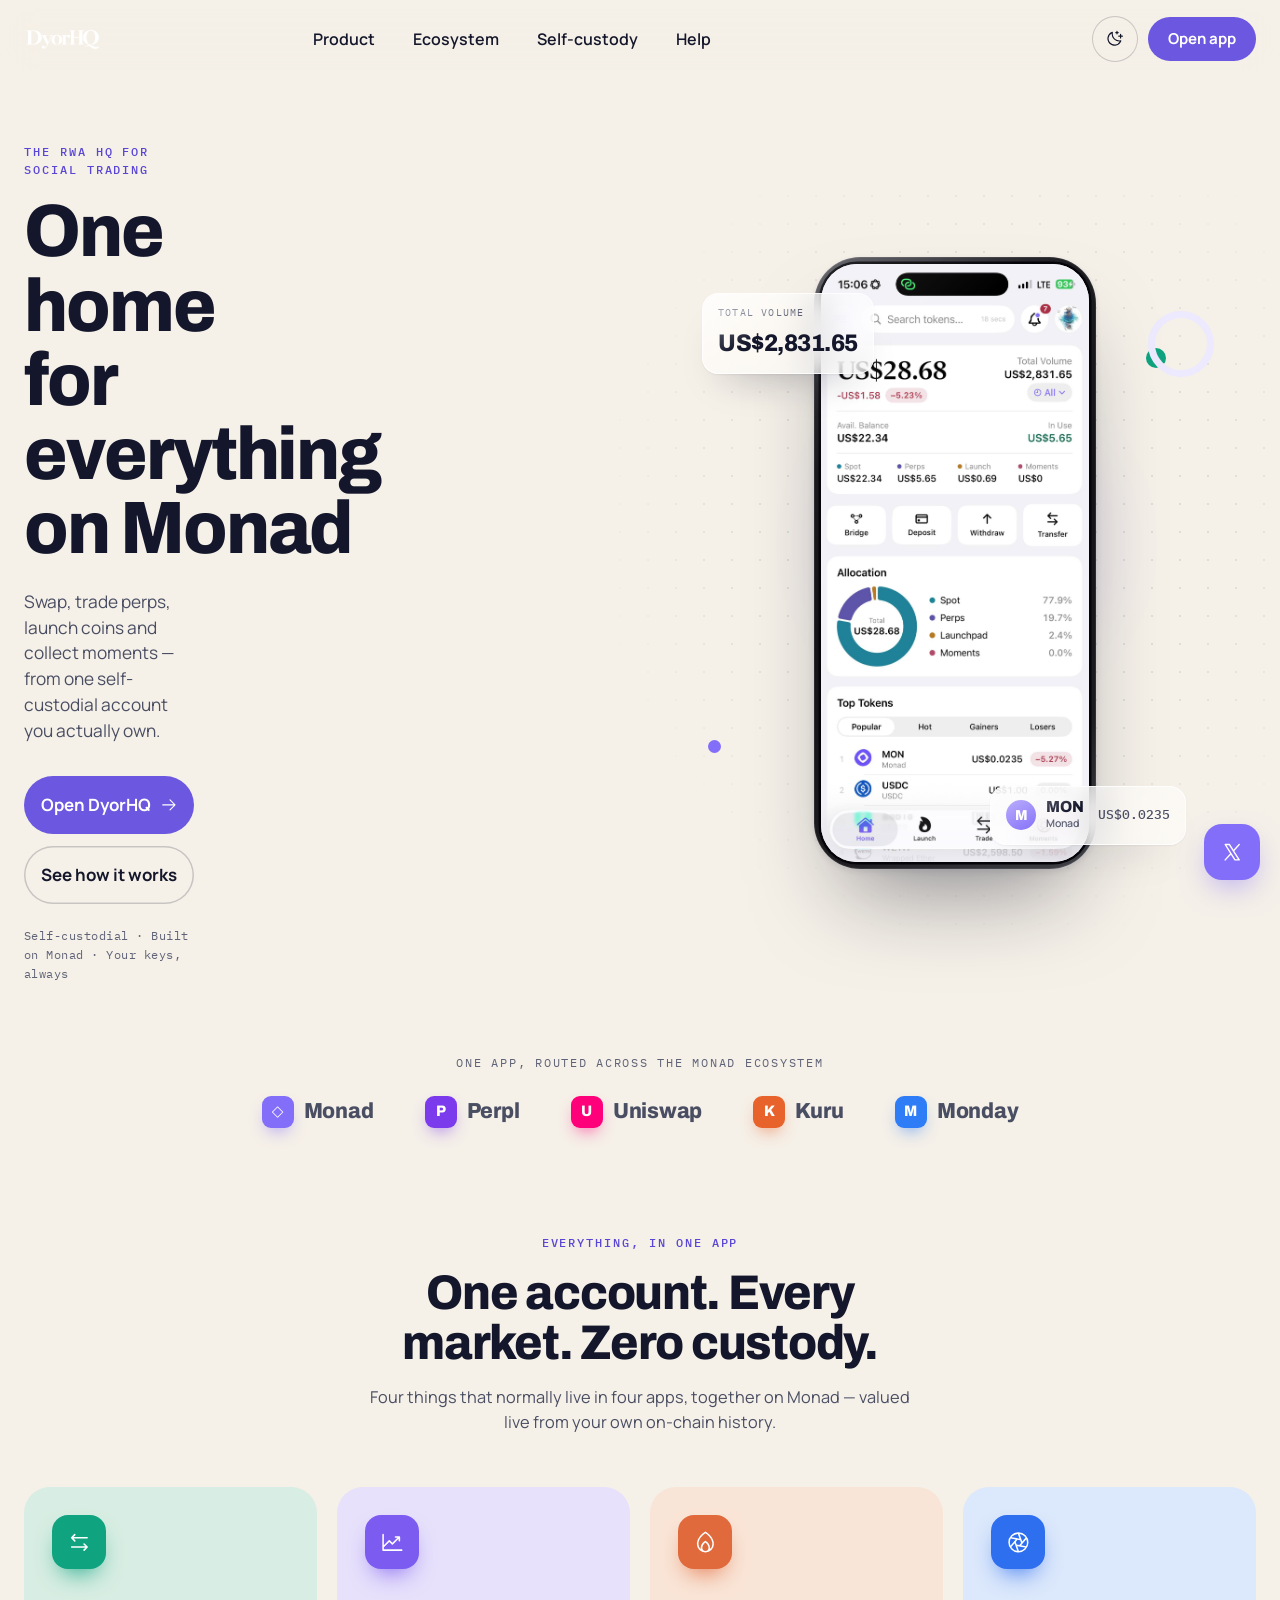
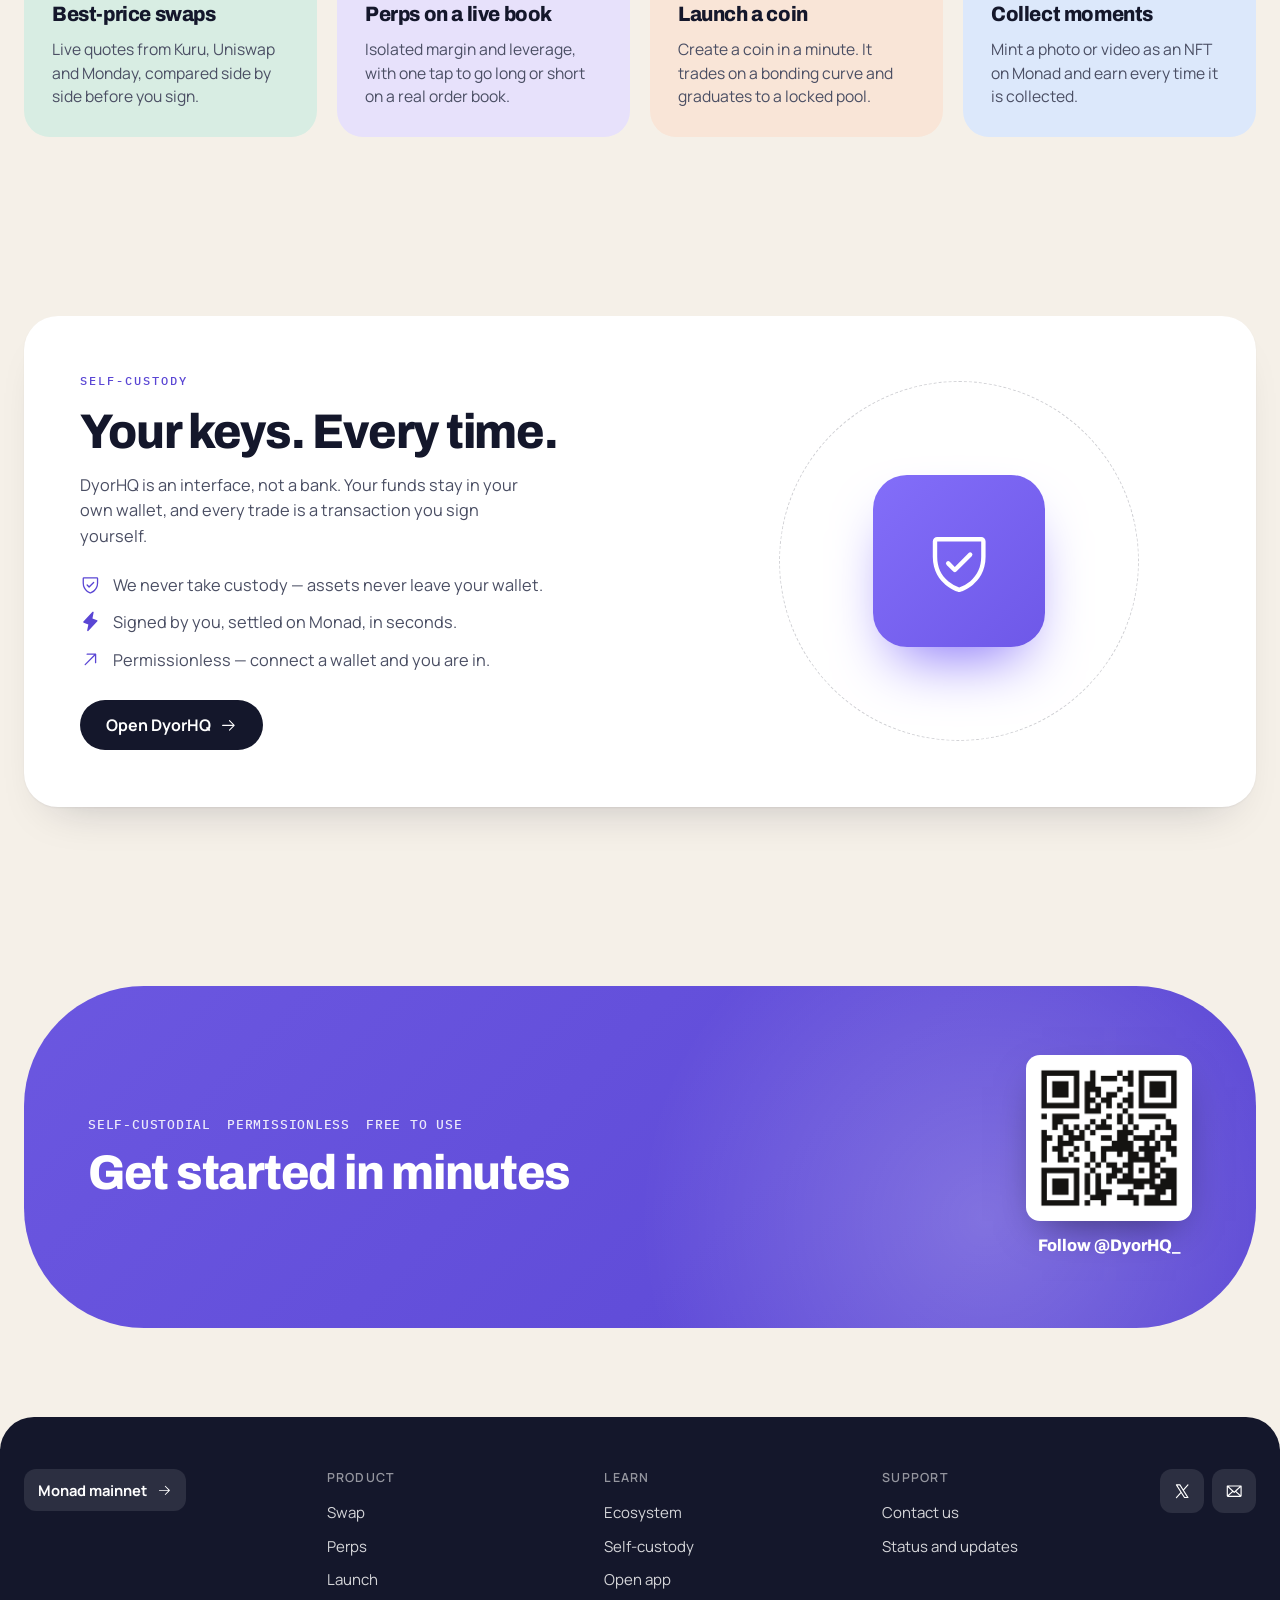
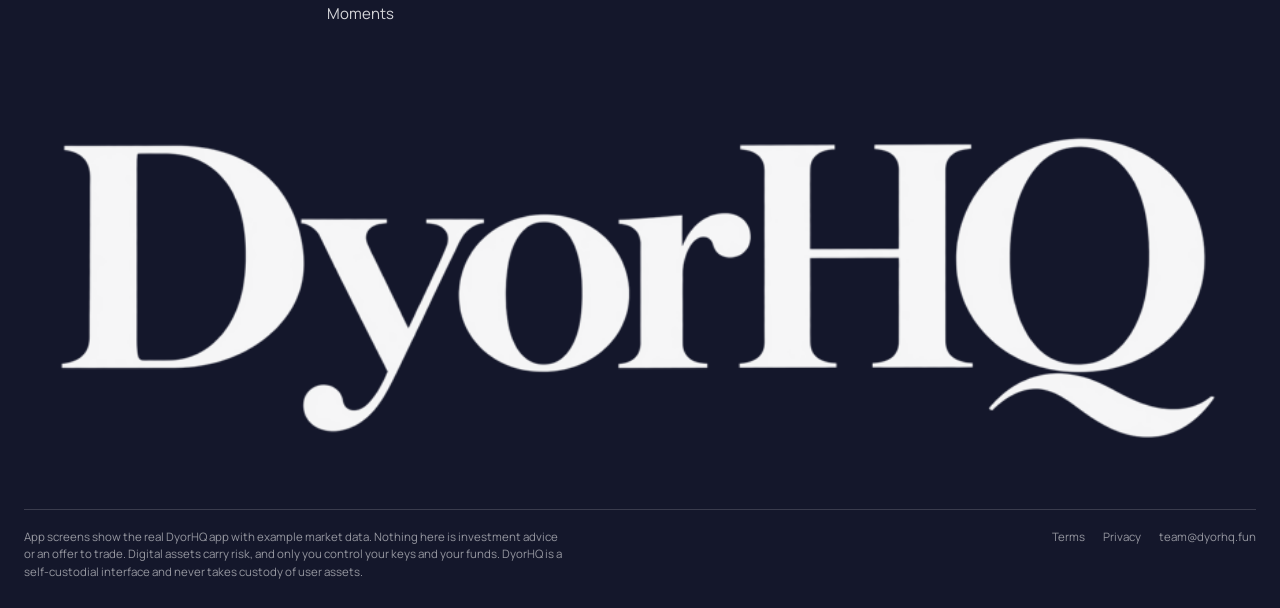
==== commit bc40f0d6: "Use the real home screen in the hero, with consistent data chips - Drop the user-provided home scree" ====
--- a/index.html
+++ b/index.html
@@ -20,7 +20,7 @@
 <link rel="apple-touch-icon" href="assets/brand/apple-touch-icon.png">
 <link rel="preload" href="assets/fonts/archivo.woff2" as="font" type="font/woff2" crossorigin>
 <link rel="preload" href="assets/fonts/manrope.woff2" as="font" type="font/woff2" crossorigin>
-<link rel="preload" href="assets/screens/home.png" as="image" fetchpriority="high">
+<link rel="preload" href="assets/screens/hero.png" as="image" fetchpriority="high">
 <link rel="stylesheet" href="css/tokens.css">
 <link rel="stylesheet" href="css/site.css">
 <script>/* set theme before paint to avoid a flash */(function(){try{var t=localStorage.getItem('dyorhq.theme');if(t==='dark'||t==='light')document.documentElement.setAttribute('data-theme',t);}catch(e){}})();</script>
@@ -97,16 +97,16 @@
       <div class="stage__inner">
         <!-- HERO DEVICE: placeholder using the real app screen; will be replaced by the premium iPhone mockup you send. -->
         <div class="device stage__phone" data-hero-device>
-          <img src="assets/screens/home.png" alt="The DyorHQ home screen showing a portfolio across spot, perps, launch and moments" width="660" height="1434" fetchpriority="high" decoding="async">
+          <img src="assets/screens/hero.png" alt="The DyorHQ home screen showing a portfolio across spot, perps, launch and moments" width="1178" height="2560" fetchpriority="high" decoding="async">
         </div>
         <div class="frag frag--pnl glass" aria-hidden="true">
-          <p class="frag__lbl">Portfolio &middot; today</p>
-          <p class="big">+US$0.98 <span class="chip">+3.96%</span></p>
+          <p class="frag__lbl">Total volume</p>
+          <p class="big">US$2,831.65</p>
         </div>
         <div class="frag frag--tok glass" aria-hidden="true">
           <span class="dot">M</span>
-          <div><b>MON</b></div>
-          <span class="up">+1.47%</span>
+          <div><b>MON</b><span class="frag__sub">Monad</span></div>
+          <span class="price">US$0.0235</span>
         </div>
       </div>
     </div>
--- a/css/site.css
+++ b/css/site.css
@@ -124,12 +124,12 @@
 .frag *{margin:0}
 .frag__lbl{font-family:var(--mono);font-size:.62rem;letter-spacing:.12em;text-transform:uppercase;color:var(--text-3)}
 .frag--pnl{top:6%;left:-40%;text-align:left;--k:26px;animation:floatA 7.5s var(--ease) infinite}
-.frag--pnl .big{font-family:var(--display);font-weight:800;font-size:1.5rem;letter-spacing:-.02em;color:var(--up);display:flex;align-items:center;gap:7px;margin-top:3px}
-.frag--pnl .chip{font-size:.72rem;font-weight:700;color:var(--up);background:var(--up-soft);padding:2px 7px;border-radius:999px}
-.frag--tok{bottom:4%;right:-30%;display:flex;align-items:center;gap:10px;--k:22px;animation:floatA 8.5s var(--ease) infinite .8s}
-.frag--tok .dot{width:26px;height:26px;border-radius:50%;background:var(--accent);color:#fff;font-family:var(--display);font-weight:800;font-size:.8rem;display:grid;place-items:center;flex:none}
-.frag--tok b{font-family:var(--display);font-weight:800;font-size:.98rem;letter-spacing:-.01em}
-.frag--tok .up{color:var(--up);font-family:var(--mono);font-size:.74rem;font-weight:600}
+.frag--pnl .big{font-family:var(--display);font-weight:800;font-size:1.5rem;letter-spacing:-.02em;color:var(--ink);margin-top:4px}
+.frag--tok{bottom:4%;right:-32%;display:flex;align-items:center;gap:10px;--k:22px;animation:floatA 8.5s var(--ease) infinite .8s}
+.frag--tok .dot{width:30px;height:30px;border-radius:50%;background:var(--accent);color:#fff;font-family:var(--display);font-weight:800;font-size:.9rem;display:grid;place-items:center;flex:none}
+.frag--tok b{display:block;font-family:var(--display);font-weight:800;font-size:1rem;letter-spacing:-.01em;line-height:1.05}
+.frag__sub{display:block;font-family:var(--sans);font-size:.66rem;color:var(--text-3);font-weight:600}
+.frag--tok .price{margin-left:4px;color:var(--text-2);font-family:var(--mono);font-size:.82rem;font-weight:600}
 
 @keyframes floatA{0%,100%{transform:translateY(0) rotate(-.4deg)}50%{transform:translateY(-13px) rotate(.4deg)}}
 @keyframes floatB{0%,100%{transform:translateY(0) rotate(.5deg)}50%{transform:translateY(11px) rotate(-.5deg)}}
@@ -214,10 +214,15 @@
 .foot__legal a:hover{color:#fff}
 @media (max-width:900px){.foot__cols{grid-template-columns:1fr 1fr}.foot__social{grid-column:1/-1}}
 
-/* ---------- device frame (real app screenshot) ---------- */
-.device{position:relative;width:var(--dw,260px);aspect-ratio:1206/2622;flex:none;border-radius:13%/6.2%;background:#0A0916;padding:2.1%;box-shadow:var(--shadow-device)}
-.device::after{content:"";position:absolute;inset:0;border-radius:inherit;pointer-events:none;box-shadow:inset 0 0 0 1.5px rgb(255 255 255 / .14),inset 0 1px 0 rgb(255 255 255 / .22)}
-.device img{width:100%;height:100%;object-fit:cover;object-position:top;border-radius:11%/5.4%;background:#F2F2F7}
+/* ---------- device frame (real app screenshot, iPhone-Pro style) ---------- */
+.device{position:relative;width:var(--dw,260px);aspect-ratio:1178/2560;flex:none;border-radius:16.5%/7.6%;
+  padding:2.5%;
+  background:linear-gradient(150deg,#54545c 0%,#1b1b20 20%,#141418 50%,#1b1b20 80%,#44444c 100%);
+  box-shadow:var(--shadow-device),inset 0 0 0 1px rgb(255 255 255 / .09)}
+.device::after{content:"";position:absolute;inset:0;border-radius:inherit;pointer-events:none;z-index:3;
+  background:linear-gradient(135deg,rgb(255 255 255 / .18),transparent 24%);opacity:.7;mix-blend-mode:screen}
+.device img{position:relative;z-index:1;width:100%;height:100%;object-fit:cover;object-position:top;
+  border-radius:13.4%/6.2%;background:#F2F2F7;box-shadow:0 0 0 2.5px #050509}
 
 /* ---------- floating action ---------- */
 .fab{position:fixed;right:20px;bottom:20px;z-index:60;width:56px;height:56px;border-radius:18px;background:var(--accent);color:#fff;display:grid;place-items:center;box-shadow:0 12px 30px -8px rgb(131 110 249 / .6);transition:transform .18s var(--ease),box-shadow .18s}
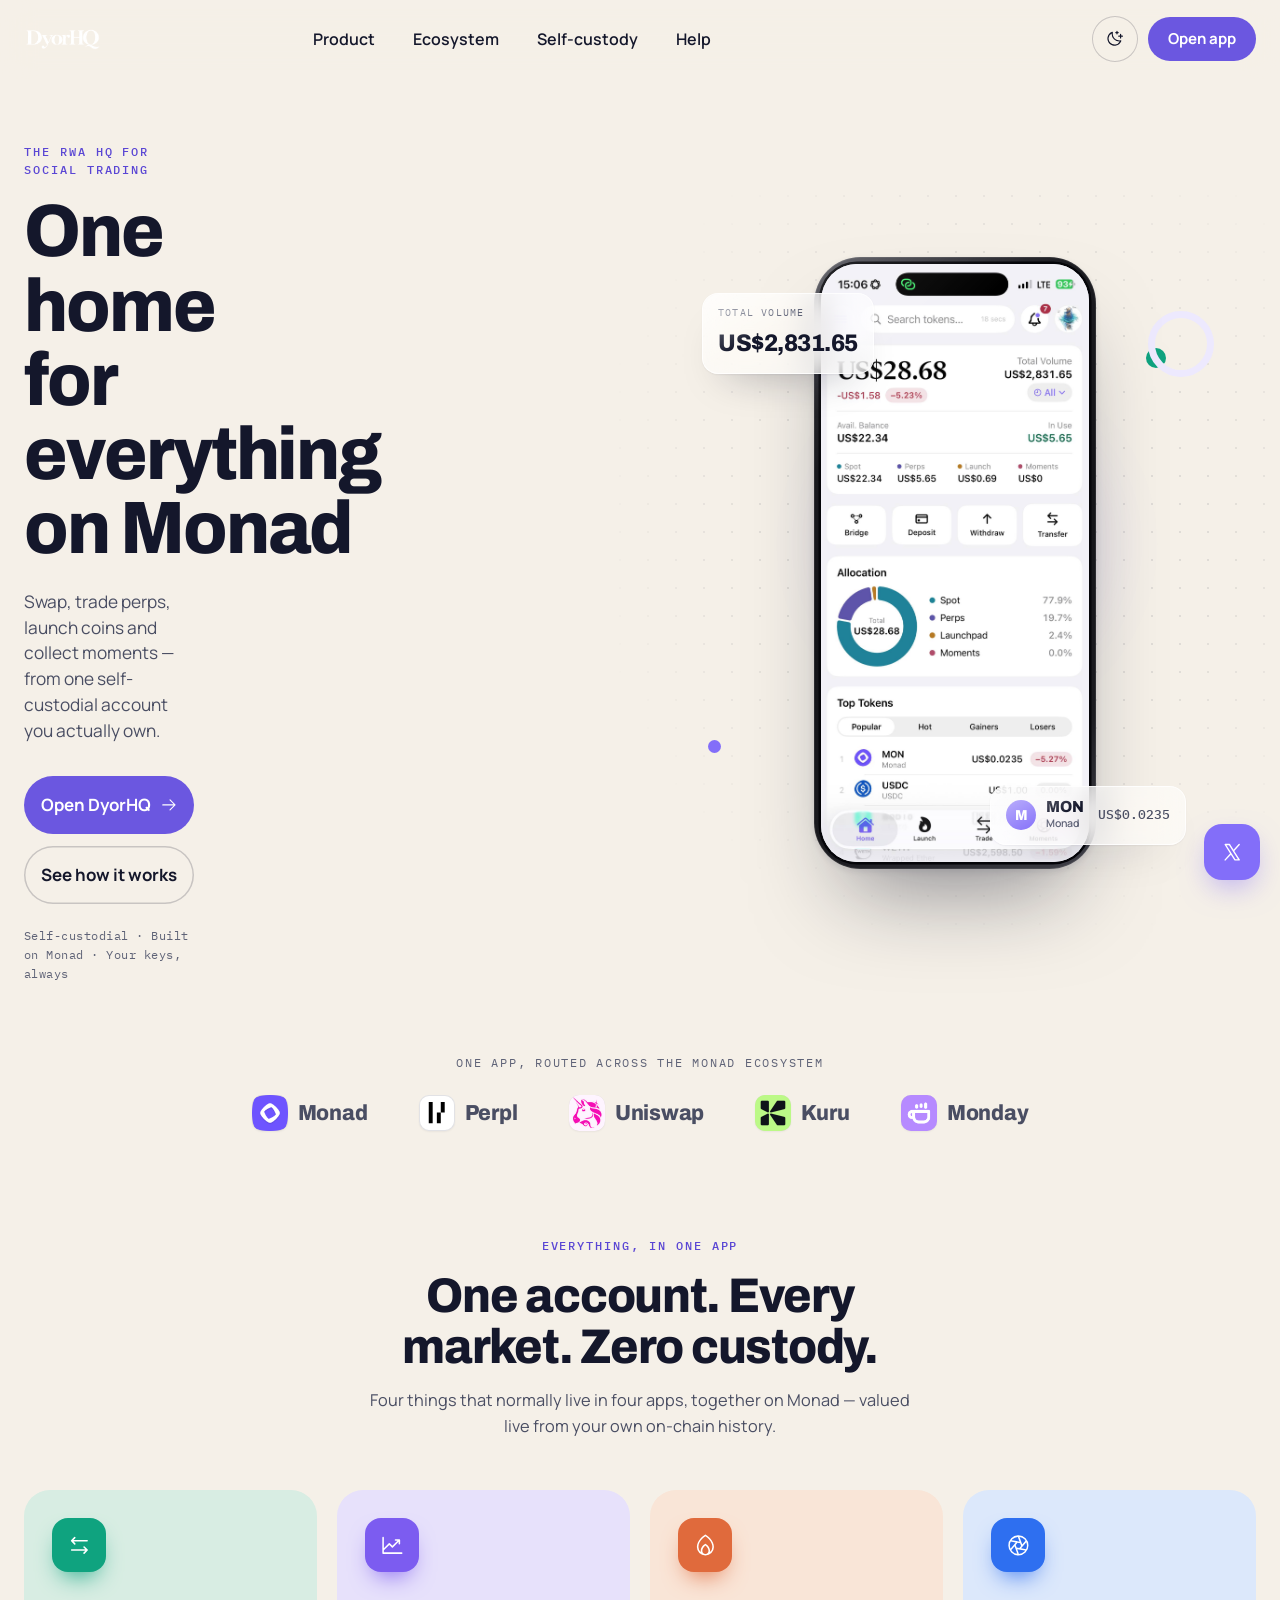
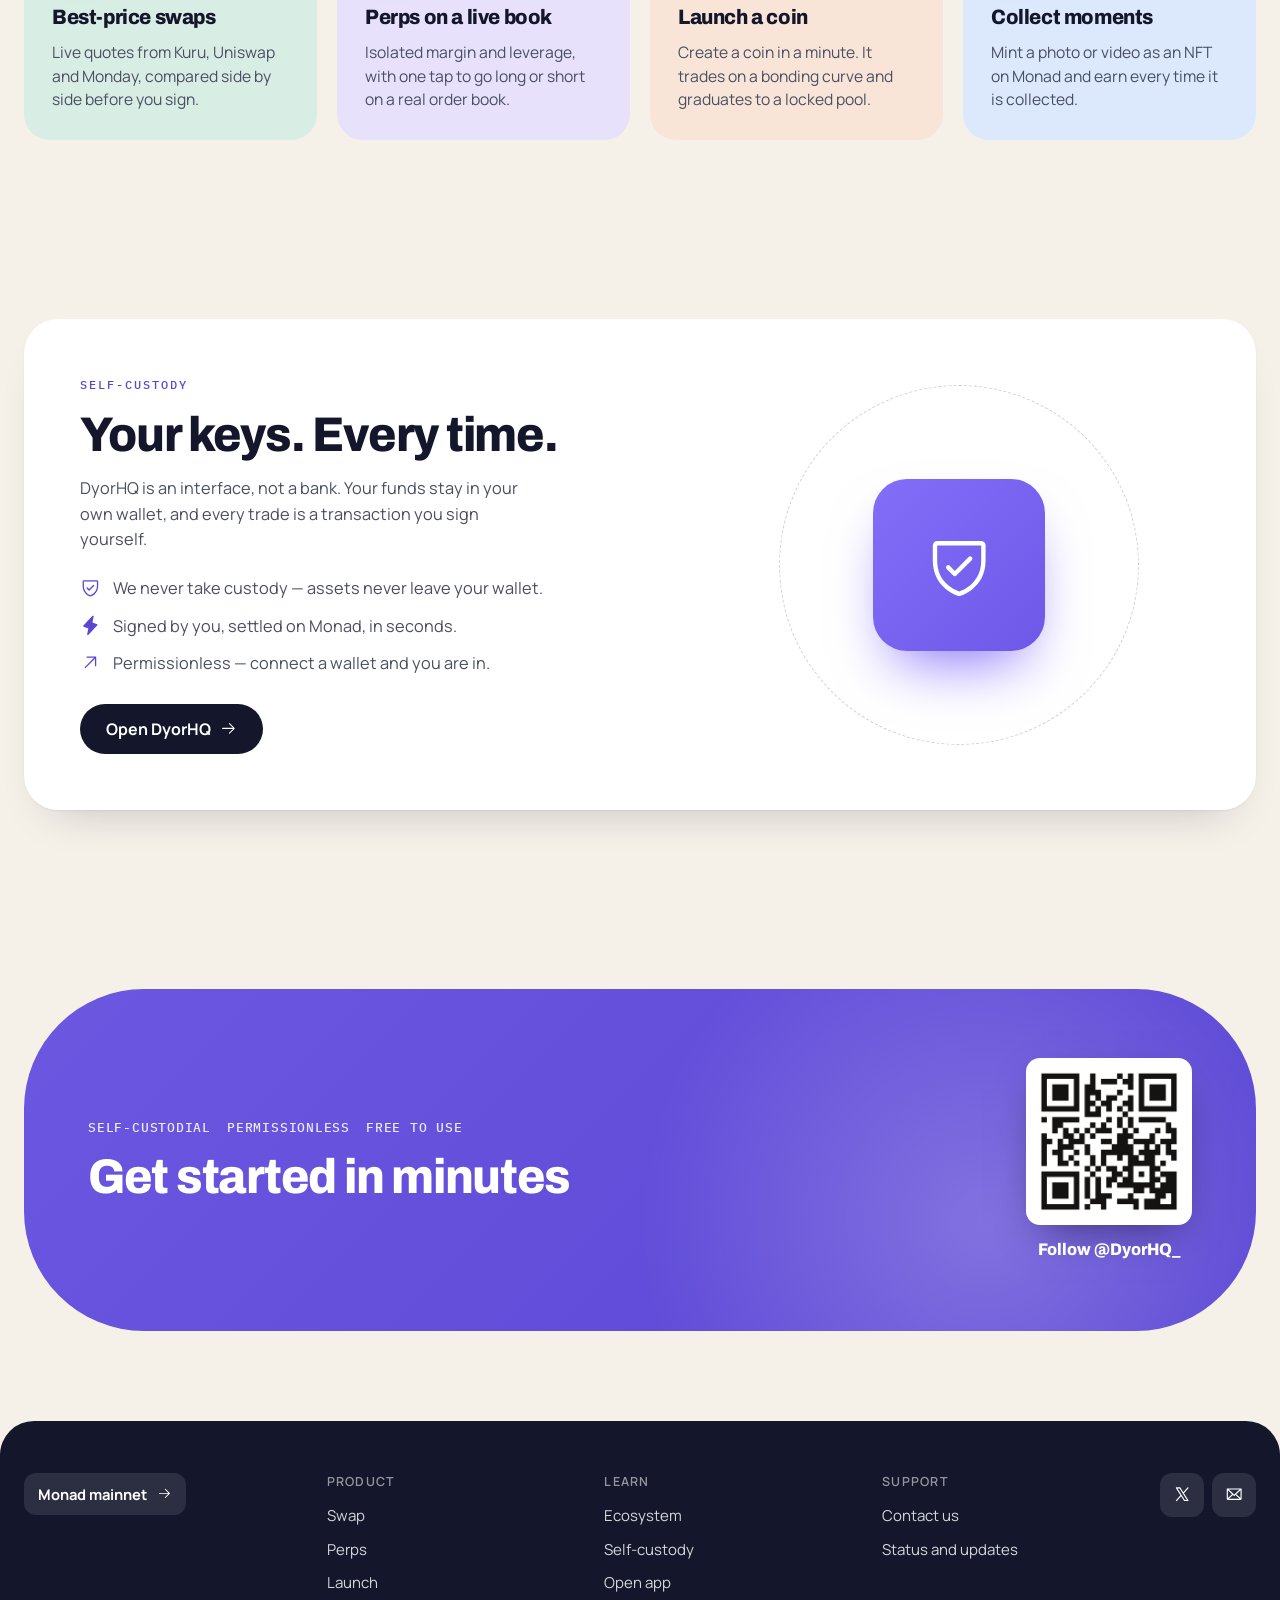
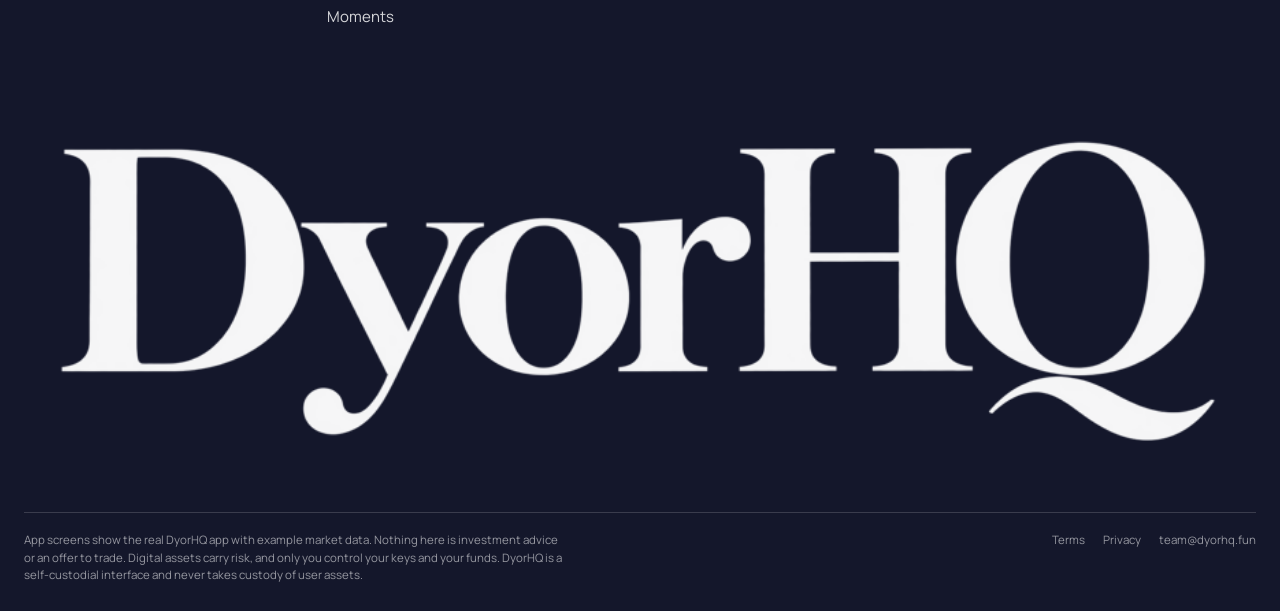
==== commit ed577fe5: "Use real venue logos in the ecosystem row Replace the lettered marks with each project's official ap" ====
--- a/index.html
+++ b/index.html
@@ -118,11 +118,11 @@
   <div class="wrap">
     <p class="eco__label reveal">One app, routed across the Monad ecosystem</p>
     <div class="eco__row reveal" data-d="1">
-      <span class="eco__item"><span class="eco__mark" style="--vc:#836EF9">◇</span>Monad</span>
-      <span class="eco__item"><span class="eco__mark" style="--vc:#7C3AED">P</span>Perpl</span>
-      <span class="eco__item"><span class="eco__mark" style="--vc:#FF007A">U</span>Uniswap</span>
-      <span class="eco__item"><span class="eco__mark" style="--vc:#E8622C">K</span>Kuru</span>
-      <span class="eco__item"><span class="eco__mark" style="--vc:#2E7CF6">M</span>Monday</span>
+      <span class="eco__item"><span class="eco__logo"><img src="assets/brand/venues/monad.png" alt="" width="36" height="36" loading="lazy" decoding="async"></span>Monad</span>
+      <span class="eco__item"><span class="eco__logo eco__logo--pad"><img src="assets/brand/venues/perpl.svg" alt="" width="36" height="36" loading="lazy" decoding="async"></span>Perpl</span>
+      <span class="eco__item"><span class="eco__logo"><img src="assets/brand/venues/uniswap.png" alt="" width="36" height="36" loading="lazy" decoding="async"></span>Uniswap</span>
+      <span class="eco__item"><span class="eco__logo"><img src="assets/brand/venues/kuru.png" alt="" width="36" height="36" loading="lazy" decoding="async"></span>Kuru</span>
+      <span class="eco__item"><span class="eco__logo"><img src="assets/brand/venues/monday.png" alt="" width="36" height="36" loading="lazy" decoding="async"></span>Monday</span>
     </div>
   </div>
 </section>
--- a/css/site.css
+++ b/css/site.css
@@ -155,7 +155,10 @@
 .eco__row{display:flex;justify-content:center;gap:clamp(20px,4vw,56px);flex-wrap:wrap;align-items:center}
 .eco__item{display:inline-flex;align-items:center;gap:10px;font-family:var(--display);font-weight:800;font-size:clamp(1.05rem,1.7vw,1.4rem);letter-spacing:-.01em;color:var(--text-2);transition:color .2s,transform .2s}
 .eco__item:hover{color:var(--ink);transform:translateY(-2px)}
-.eco__mark{width:32px;height:32px;border-radius:9px;display:grid;place-items:center;color:#fff;background:var(--vc);font-size:.95rem;flex:none;box-shadow:0 8px 18px -8px var(--vc)}
+.eco__logo{width:36px;height:36px;border-radius:10px;overflow:hidden;flex:none;display:grid;place-items:center;box-shadow:var(--shadow-sm),inset 0 0 0 1px var(--line)}
+.eco__logo img{width:100%;height:100%;object-fit:cover;display:block}
+.eco__logo--pad{background:#fff}
+.eco__logo--pad img{object-fit:contain;padding:7px}
 
 /* ---------- feature cards ---------- */
 .feat{display:grid;grid-template-columns:repeat(4,1fr);gap:clamp(14px,1.6vw,20px)}
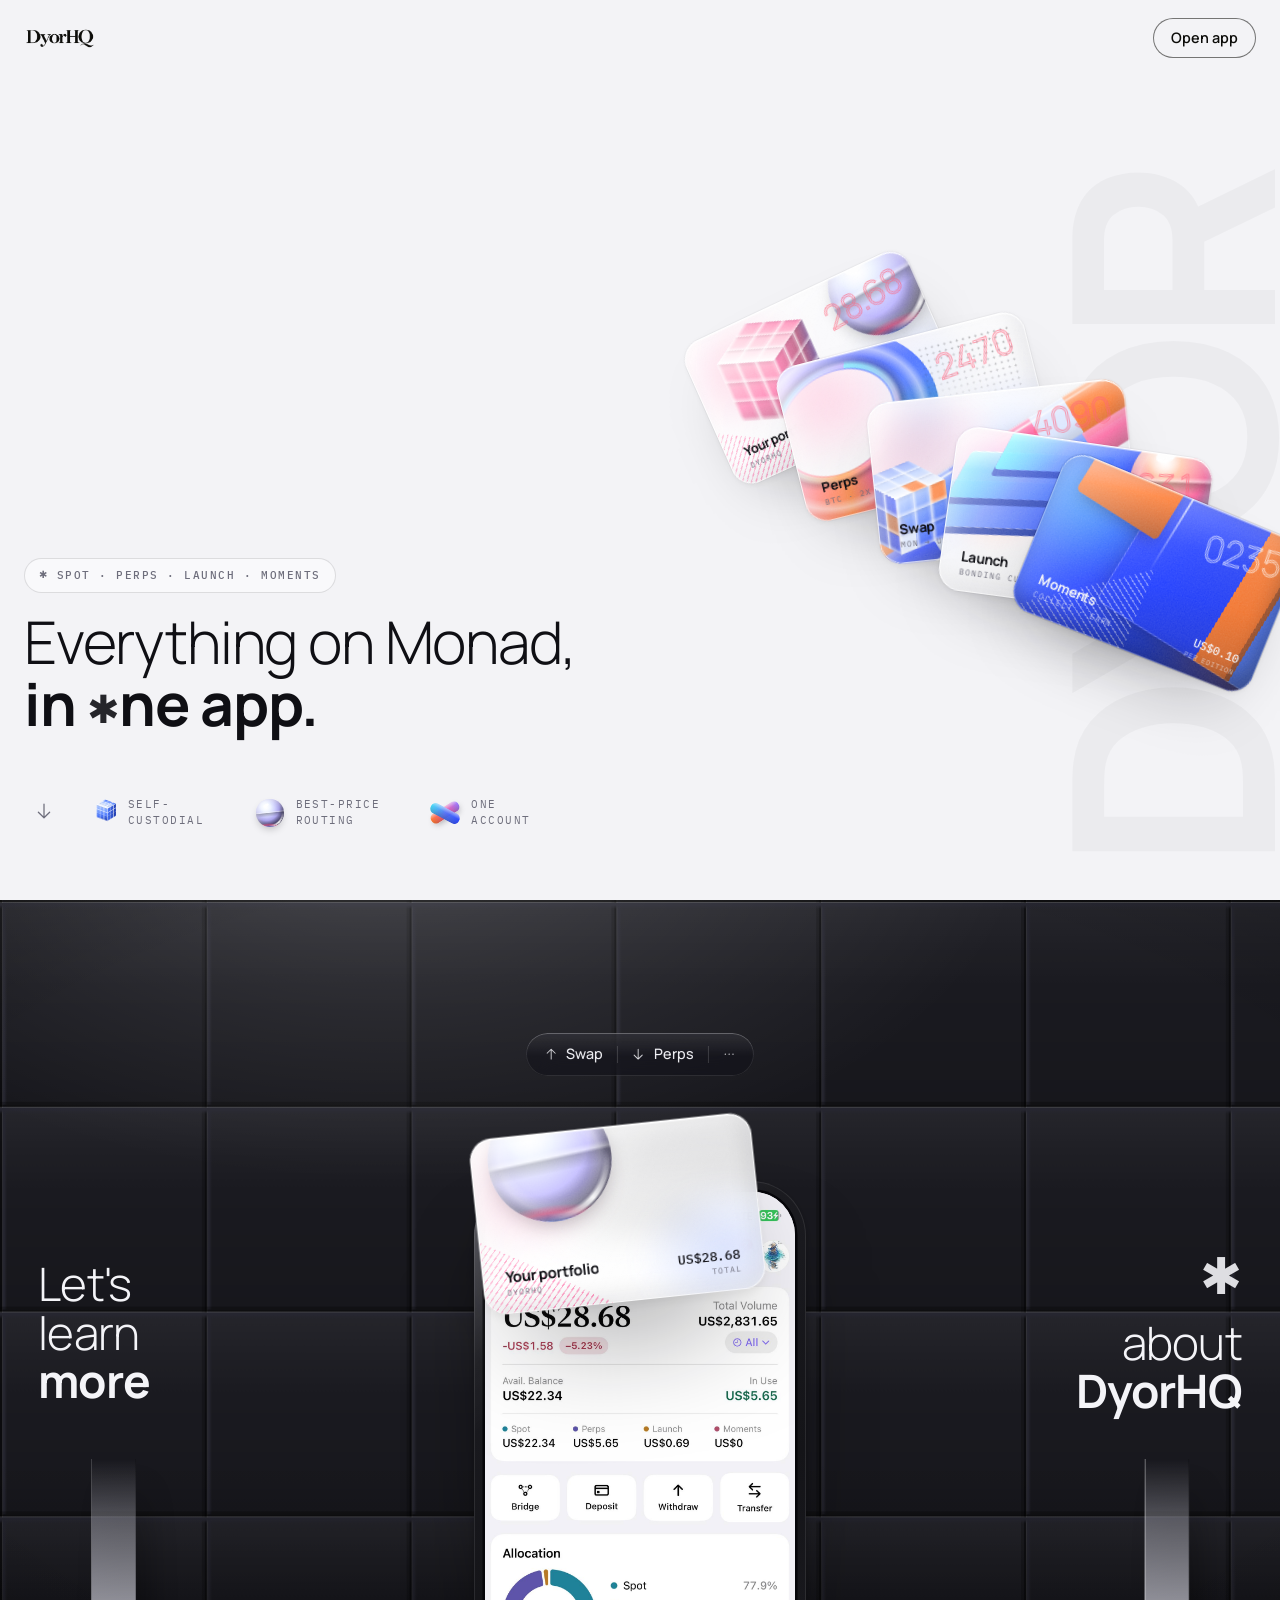
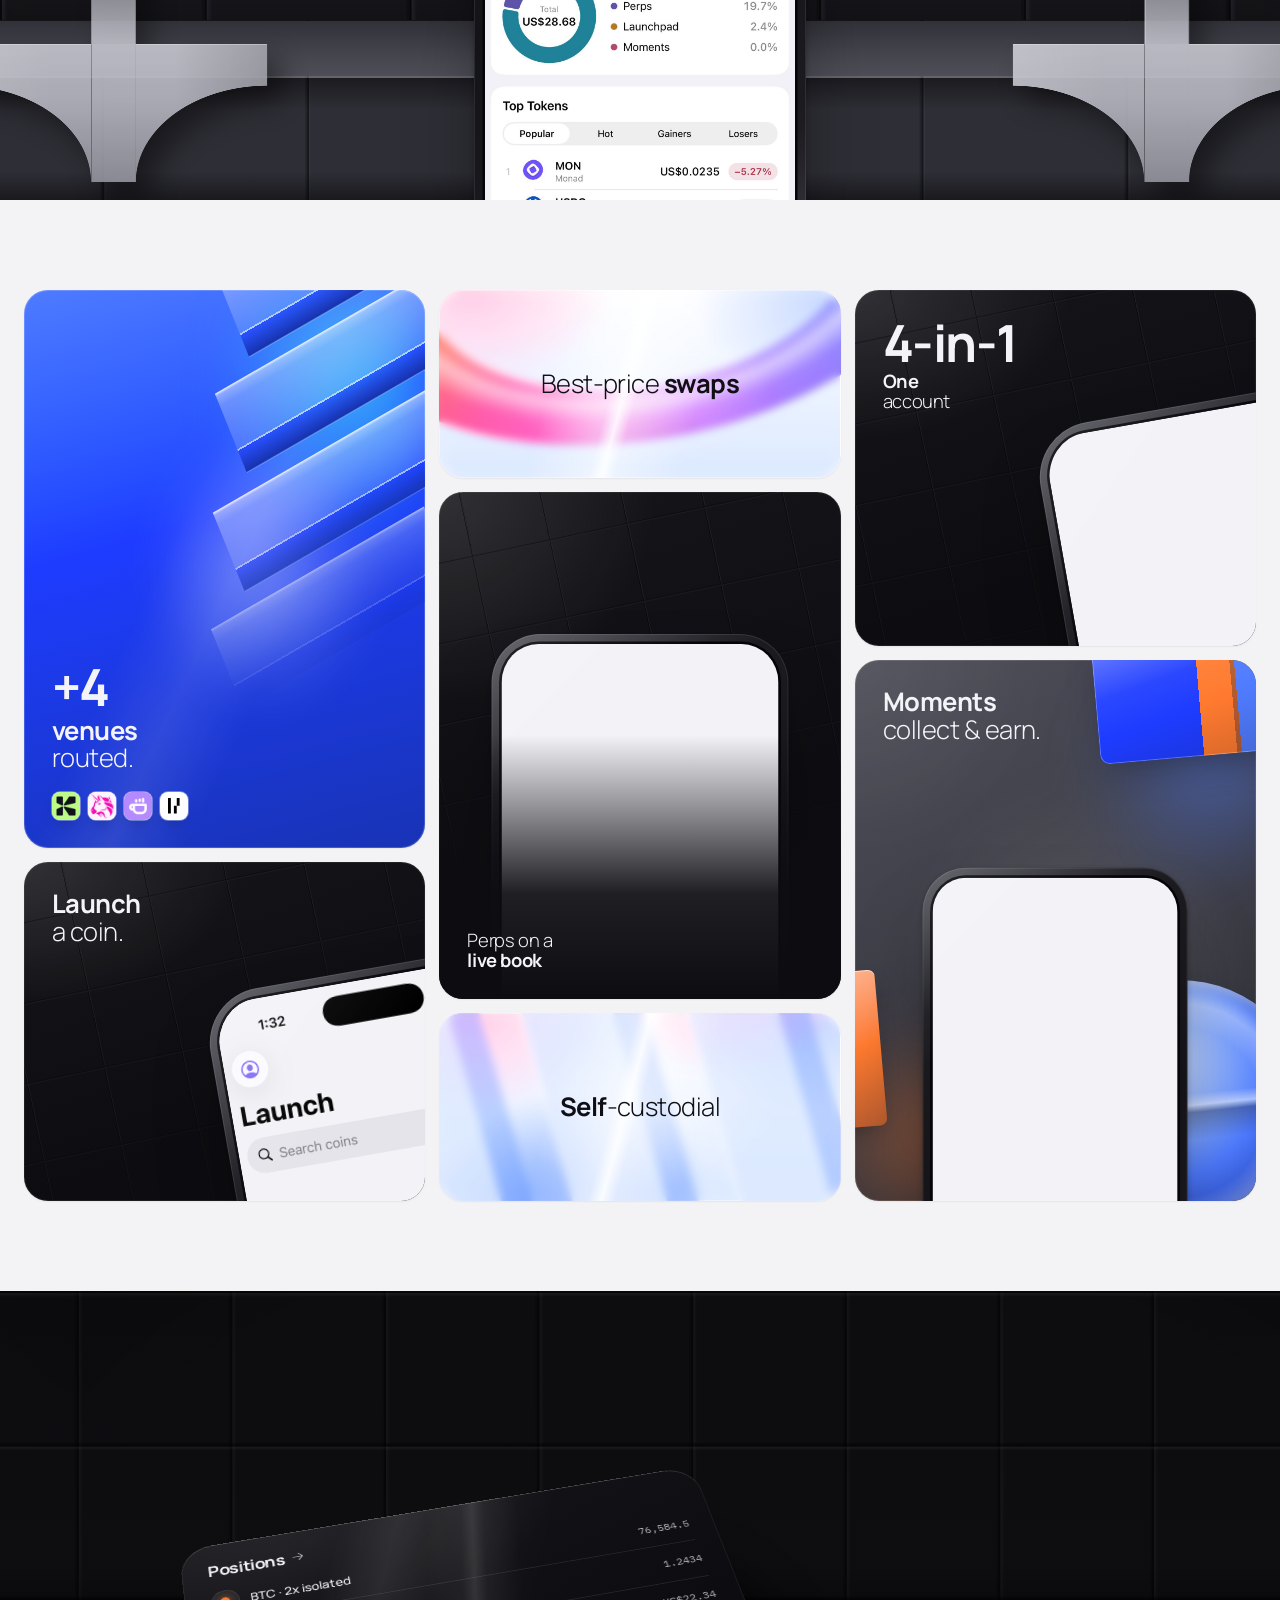
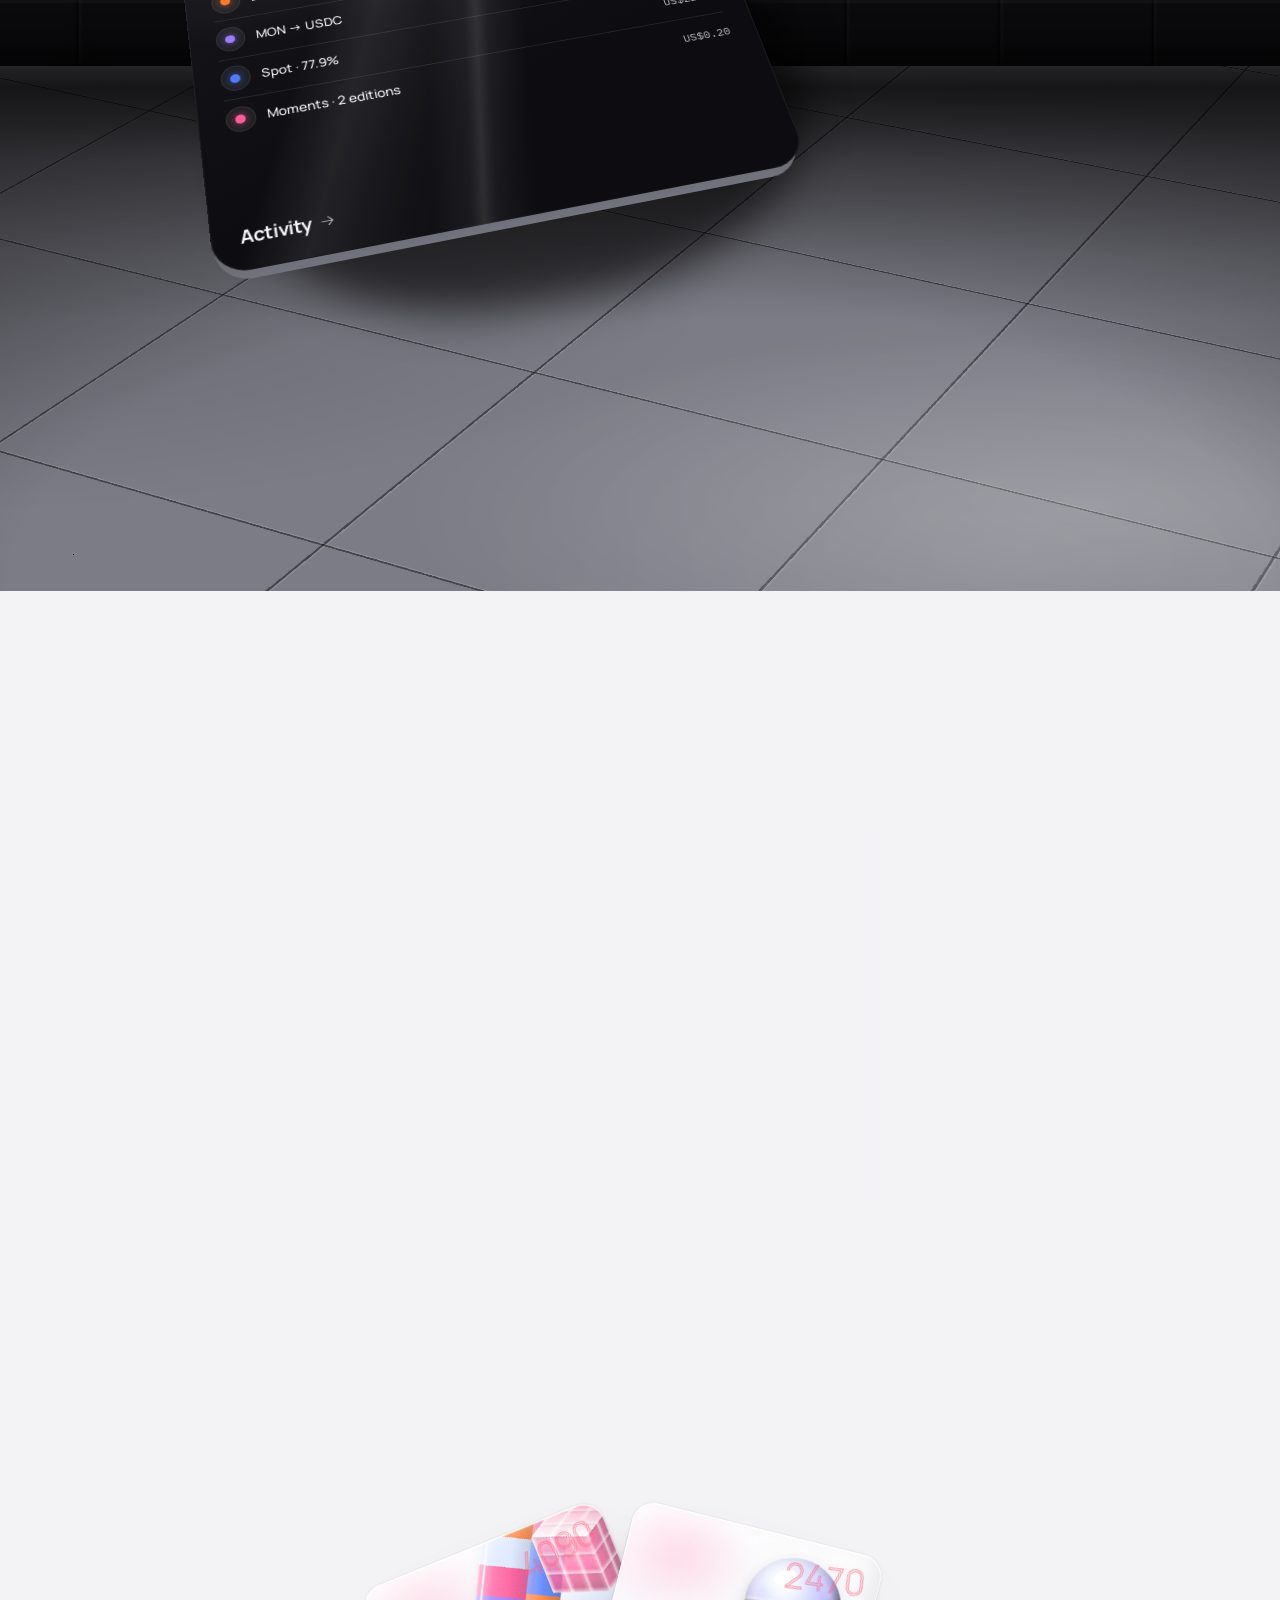
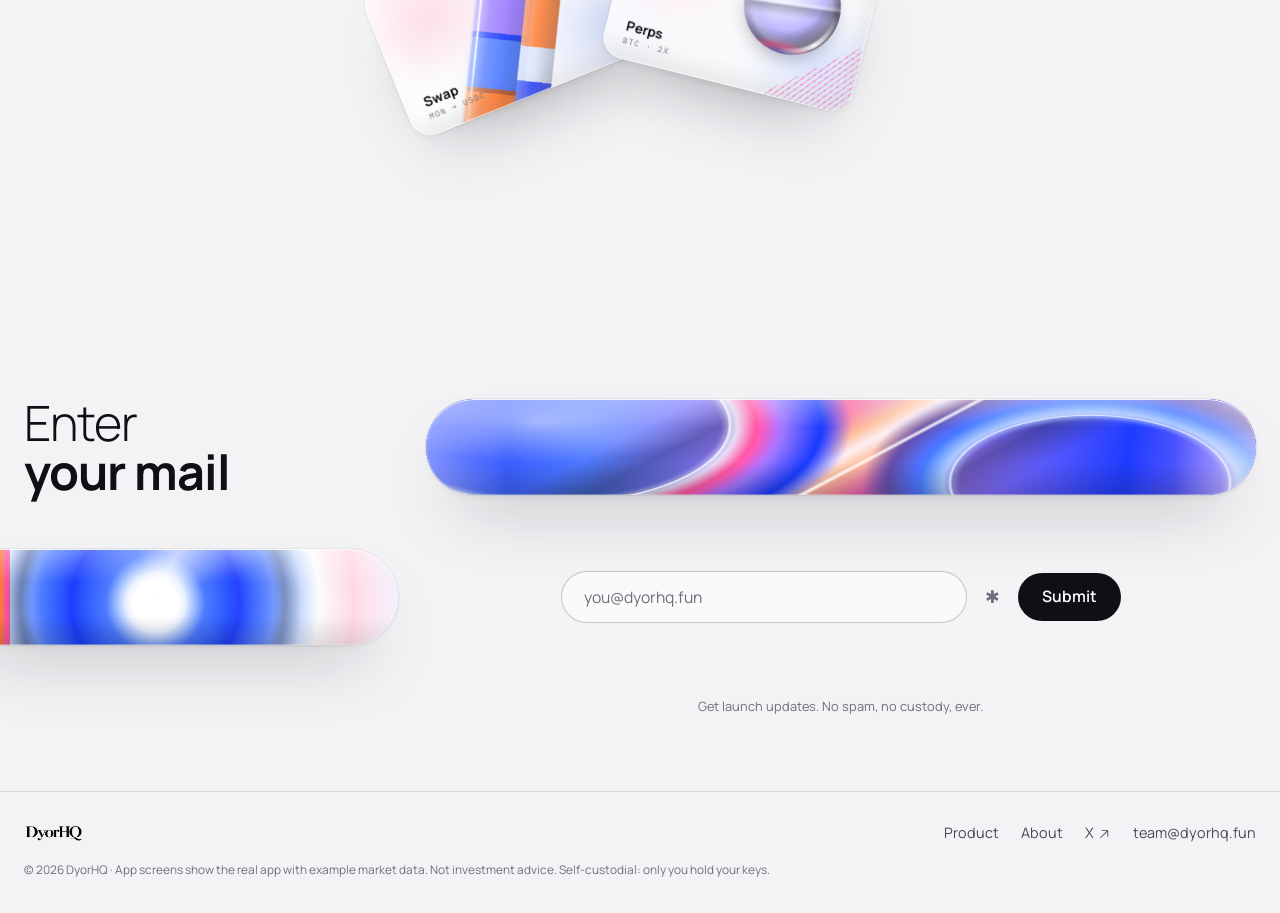
==== commit 9d80fb91: "Rebuild as the holographic six-screen concept, built by a specialist team Recreates the reference co" ====
--- a/index.html
+++ b/index.html
@@ -5,248 +5,276 @@
 <meta name="viewport" content="width=device-width, initial-scale=1, viewport-fit=cover">
 <title>DyorHQ - The RWA HQ for social trading</title>
 <meta name="description" content="Swap tokens, trade perps, launch coins and collect moments on Monad. DyorHQ is one self-custodial app, so only you hold the keys.">
-<meta name="theme-color" content="#F5F0E8" media="(prefers-color-scheme:light)">
-<meta name="theme-color" content="#0E0D1C" media="(prefers-color-scheme:dark)">
+<meta name="theme-color" content="#F3F3F6">
 <meta property="og:type" content="website">
 <meta property="og:title" content="DyorHQ - The RWA HQ for social trading">
-<meta property="og:description" content="Swap, trade perps, launch coins and collect moments. One self-custodial app on Monad.">
+<meta property="og:description" content="Everything on Monad, in one app. Swap, trade perps, launch coins and collect moments from one self-custodial account.">
 <meta property="og:url" content="https://dyorhq.fun/">
 <meta property="og:image" content="https://dyorhq.fun/assets/photo/hero-wide.jpg">
 <meta name="twitter:card" content="summary_large_image">
 <meta name="twitter:site" content="@DyorHQ_">
-<meta name="twitter:image" content="https://dyorhq.fun/assets/photo/hero-wide.jpg">
 <link rel="icon" href="assets/brand/favicon-32.png" sizes="32x32">
 <link rel="icon" href="assets/brand/favicon-64.png" sizes="64x64">
 <link rel="apple-touch-icon" href="assets/brand/apple-touch-icon.png">
-<link rel="preload" href="assets/fonts/archivo.woff2" as="font" type="font/woff2" crossorigin>
 <link rel="preload" href="assets/fonts/manrope.woff2" as="font" type="font/woff2" crossorigin>
-<link rel="preload" href="assets/screens/hero.png" as="image" fetchpriority="high">
 <link rel="stylesheet" href="css/tokens.css">
 <link rel="stylesheet" href="css/site.css">
-<script>/* set theme before paint to avoid a flash */(function(){try{var t=localStorage.getItem('dyorhq.theme');if(t==='dark'||t==='light')document.documentElement.setAttribute('data-theme',t);}catch(e){}})();</script>
+<link rel="stylesheet" href="css/holo.css">
+<link rel="stylesheet" href="css/scene.css">
+<link rel="stylesheet" href="css/bento.css">
+<link rel="stylesheet" href="css/motion.css">
 </head>
 <body>
 <a class="skip" href="#main">Skip to content</a>
 <svg xmlns="http://www.w3.org/2000/svg" style="display:none" aria-hidden="true">
 <symbol id="i-arrow-right" viewBox="0 0 256 256"><path d="M221.66,133.66l-72,72a8,8,0,0,1-11.32-11.32L196.69,136H40a8,8,0,0,1,0-16H196.69L138.34,61.66a8,8,0,0,1,11.32-11.32l72,72A8,8,0,0,1,221.66,133.66Z"/></symbol>
 <symbol id="i-arrow-up-right" viewBox="0 0 256 256"><path d="M200,64V168a8,8,0,0,1-16,0V83.31L69.66,197.66a8,8,0,0,1-11.32-11.32L172.69,72H88a8,8,0,0,1,0-16H192A8,8,0,0,1,200,64Z"/></symbol>
-<symbol id="i-envelope" viewBox="0 0 256 256"><path d="M224,48H32a8,8,0,0,0-8,8V192a16,16,0,0,0,16,16H216a16,16,0,0,0,16-16V56A8,8,0,0,0,224,48Zm-96,85.15L52.57,64H203.43ZM98.71,128,40,181.81V74.19Zm11.84,10.85,12,11.05a8,8,0,0,0,10.82,0l12-11.05,58,53.15H52.57ZM157.29,128,216,74.18V181.82Z"/></symbol>
-<symbol id="i-list" viewBox="0 0 256 256"><path d="M224,128a8,8,0,0,1-8,8H40a8,8,0,0,1,0-16H216A8,8,0,0,1,224,128ZM40,72H216a8,8,0,0,0,0-16H40a8,8,0,0,0,0,16ZM216,184H40a8,8,0,0,0,0,16H216a8,8,0,0,0,0-16Z"/></symbol>
+<symbol id="i-arrow-down" viewBox="0 0 256 256"><path d="M205.66,149.66l-72,72a8,8,0,0,1-11.32,0l-72-72a8,8,0,0,1,11.32-11.32L120,196.69V40a8,8,0,0,1,16,0V196.69l58.34-58.35a8,8,0,0,1,11.32,11.32Z"/></symbol>
+<symbol id="i-arrow-up" viewBox="0 0 256 256"><path d="M205.66,117.66a8,8,0,0,1-11.32,0L136,59.31V216a8,8,0,0,1-16,0V59.31L61.66,117.66a8,8,0,0,1-11.32-11.32l72-72a8,8,0,0,1,11.32,0l72,72A8,8,0,0,1,205.66,117.66Z"/></symbol>
 <symbol id="i-x-logo" viewBox="0 0 256 256"><path d="M214.75,211.71l-62.6-98.38,61.77-67.95a8,8,0,0,0-11.84-10.76L143.24,99.34,102.75,35.71A8,8,0,0,0,96,32H48a8,8,0,0,0-6.75,12.3l62.6,98.37-61.77,68a8,8,0,1,0,11.84,10.76l58.84-64.72,40.49,63.63A8,8,0,0,0,160,224h48a8,8,0,0,0,6.75-12.29ZM164.39,208,62.57,48h29L193.43,208Z"/></symbol>
-<symbol id="i-sun" viewBox="0 0 256 256"><path d="M120,40V16a8,8,0,0,1,16,0V40a8,8,0,0,1-16,0Zm72,88a64,64,0,1,1-64-64A64.07,64.07,0,0,1,192,128Zm-16,0a48,48,0,1,0-48,48A48.05,48.05,0,0,0,176,128ZM58.34,69.66A8,8,0,0,0,69.66,58.34l-16-16A8,8,0,0,0,42.34,53.66Zm0,116.68-16,16a8,8,0,0,0,11.32,11.32l16-16a8,8,0,0,0-11.32-11.32ZM192,72a8,8,0,0,0,5.66-2.34l16-16a8,8,0,0,0-11.32-11.32l-16,16A8,8,0,0,0,192,72Zm5.66,114.34a8,8,0,0,0-11.32,11.32l16,16a8,8,0,0,0,11.32-11.32ZM48,128a8,8,0,0,0-8-8H16a8,8,0,0,0,0,16H40A8,8,0,0,0,48,128Zm80,80a8,8,0,0,0-8,8v24a8,8,0,0,0,16,0V216A8,8,0,0,0,128,208Zm112-88H216a8,8,0,0,0,0,16h24a8,8,0,0,0,0-16Z"/></symbol>
-<symbol id="i-moon" viewBox="0 0 256 256"><path d="M240,96a8,8,0,0,1-8,8H216v16a8,8,0,0,1-16,0V104H184a8,8,0,0,1,0-16h16V72a8,8,0,0,1,16,0V88h16A8,8,0,0,1,240,96ZM144,56h8v8a8,8,0,0,0,16,0V56h8a8,8,0,0,0,0-16h-8V32a8,8,0,0,0-16,0v8h-8a8,8,0,0,0,0,16Zm72.77,97a8,8,0,0,1,1.43,8A96,96,0,1,1,95.07,37.8a8,8,0,0,1,10.6,9.06A88.07,88.07,0,0,0,209.14,150.33,8,8,0,0,1,216.77,153Zm-19.39,14.88c-1.79.09-3.59.14-5.38.14A104.11,104.11,0,0,1,88,64c0-1.79,0-3.59.14-5.38A80,80,0,1,0,197.38,167.86Z"/></symbol>
-<symbol id="i-search" viewBox="0 0 256 256"><path d="M229.66,218.34l-50.07-50.06a88.11,88.11,0,1,0-11.31,11.31l50.06,50.07a8,8,0,0,0,11.32-11.32ZM40,112a72,72,0,1,1,72,72A72.08,72.08,0,0,1,40,112Z"/></symbol>
-<symbol id="i-shield" viewBox="0 0 256 256"><path d="M208,40H48A16,16,0,0,0,32,56v56c0,52.72,25.52,84.67,46.93,102.19,23.06,18.86,46,25.26,47,25.53a8,8,0,0,0,4.2,0c1-.27,23.91-6.67,47-25.53C198.48,196.67,224,164.72,224,112V56A16,16,0,0,0,208,40Zm0,72c0,37.07-13.66,67.16-40.6,89.42A129.3,129.3,0,0,1,128,223.62a128.25,128.25,0,0,1-38.92-21.81C61.82,179.51,48,149.3,48,112l0-56,160,0ZM82.34,141.66a8,8,0,0,1,11.32-11.32L112,148.69l50.34-50.35a8,8,0,0,1,11.32,11.32l-56,56a8,8,0,0,1-11.32,0Z"/></symbol>
-<symbol id="i-bolt" viewBox="0 0 256 256"><path d="M215.79,118.17a8,8,0,0,0-5-5.66L153.18,90.9l14.66-73.33a8,8,0,0,0-13.69-7l-112,120a8,8,0,0,0,3,13l57.63,21.61L88.16,238.43a8,8,0,0,0,13.69,7l112-120A8,8,0,0,0,215.79,118.17Z"/></symbol>
-<symbol id="i-swap" viewBox="0 0 256 256"><path d="M213.66,181.66l-32,32a8,8,0,0,1-11.32-11.32L188.69,184H48a8,8,0,0,1,0-16H188.69l-18.35-18.34a8,8,0,0,1,11.32-11.32l32,32A8,8,0,0,1,213.66,181.66Zm-139.32-64a8,8,0,0,0,11.32-11.32L67.31,88H208a8,8,0,0,0,0-16H67.31L85.66,53.66A8,8,0,0,0,74.34,42.34l-32,32a8,8,0,0,0,0,11.32Z"/></symbol>
-<symbol id="i-chart" viewBox="0 0 256 256"><path d="M232,208a8,8,0,0,1-8,8H32a8,8,0,0,1-8-8V48a8,8,0,0,1,16,0V156.69l50.34-50.35a8,8,0,0,1,11.32,0L128,132.69,180.69,80H160a8,8,0,0,1,0-16h40a8,8,0,0,1,8,8v40a8,8,0,0,1-16,0V91.31l-58.34,58.35a8,8,0,0,1-11.32,0L96,123.31l-56,56V200H224A8,8,0,0,1,232,208Z"/></symbol>
-<symbol id="i-flame" viewBox="0 0 256 256"><path d="M173.79,51.48a221.25,221.25,0,0,0-41.67-34.34,8,8,0,0,0-8.24,0A221.25,221.25,0,0,0,82.21,51.48C54.59,80.48,40,112.47,40,144a88,88,0,0,0,176,0C216,112.47,201.41,80.48,173.79,51.48ZM96,184c0-27.67,22.53-47.28,32-54.3,9.48,7,32,26.63,32,54.3a32,32,0,0,1-64,0Zm77.27,15.93A47.8,47.8,0,0,0,176,184c0-44-42.09-69.79-43.88-70.86a8,8,0,0,0-8.24,0C122.09,114.21,80,140,80,184a47.8,47.8,0,0,0,2.73,15.93A71.88,71.88,0,0,1,56,144c0-34.41,20.4-63.15,37.52-81.19A216.21,216.21,0,0,1,128,33.54a215.77,215.77,0,0,1,34.48,29.27C193.49,95.5,200,125,200,144A71.88,71.88,0,0,1,173.27,199.93Z"/></symbol>
-<symbol id="i-aperture" viewBox="0 0 256 256"><path d="M201.54,54.46A104,104,0,0,0,54.46,201.54,104,104,0,0,0,201.54,54.46ZM190.23,65.78a88.18,88.18,0,0,1,11,13.48L167.55,119,139.63,40.78A87.34,87.34,0,0,1,190.23,65.78ZM155.59,133l-18.16,21.37-27.59-5L100.41,123l18.16-21.37,27.59,5ZM65.77,65.78a87.34,87.34,0,0,1,56.66-25.59l17.51,49L58.3,74.32A88,88,0,0,1,65.77,65.78ZM46.65,161.54a88.41,88.41,0,0,1,2.53-72.62l51.21,9.35Zm19.12,28.68a88.18,88.18,0,0,1-11-13.48L88.45,137l27.92,78.18A87.34,87.34,0,0,1,65.77,190.22Zm124.46,0a87.34,87.34,0,0,1-56.66,25.59l-17.51-49,81.64,14.91A88,88,0,0,1,190.23,190.22Zm-34.62-32.49,53.74-63.27a88.41,88.41,0,0,1-2.53,72.62Z"/></symbol>
+<symbol id="i-dots" viewBox="0 0 256 256"><path d="M140,128a12,12,0,1,1-12-12A12,12,0,0,1,140,128ZM60,116a12,12,0,1,0,12,12A12,12,0,0,0,60,116Zm136,0a12,12,0,1,0,12,12A12,12,0,0,0,196,116Z"/></symbol>
 </svg>
 
 <header class="nav" id="nav">
   <div class="wrap nav__in">
     <a class="brand" href="#top" aria-label="DyorHQ home"><img src="assets/brand/wordmark.png" alt="DyorHQ" width="900" height="300"></a>
-    <nav class="nav__links" aria-label="Primary">
-      <a href="#features">Product</a>
-      <a href="#ecosystem">Ecosystem</a>
-      <a href="#custody">Self-custody</a>
-      <a href="#help">Help</a>
+    <a class="btn btn-outline btn-sm" href="#open">Open app</a>
+  </div>
+</header>
+
+<main id="main">
+
+<!-- SCREEN 1: HERO — fanned holographic glass cards, light/bold headline -->
+<section class="hero" id="top">
+  <div class="wrap hero__in">
+    <span class="hero__wm" aria-hidden="true">DYOR</span>
+
+    <div class="hero__stack" data-parallax aria-hidden="true">
+      <article class="holo holo--1" data-fly="1">
+        <span class="holo__shapes"><i class="hs hs--cubes"></i><i class="hs hs--orb"></i><i class="hs hs--lines"></i></span>
+        <span class="holo__num">28.68</span>
+        <div class="holo__meta"><b>Your portfolio</b><span>DyorHQ</span></div>
+        <div class="holo__row"><span class="mono">US$28.68</span><span>total</span></div>
+      </article>
+      <article class="holo holo--2" data-fly="2">
+        <span class="holo__shapes"><i class="hs hs--ring"></i><i class="hs hs--orb hs--orb-b"></i><i class="hs hs--dots"></i></span>
+        <span class="holo__num">2470</span>
+        <div class="holo__meta"><b>Perps</b><span>BTC · 2x isolated</span></div>
+        <div class="holo__row"><span class="mono">76,584.5</span><span>mark</span></div>
+      </article>
+      <article class="holo holo--3" data-fly="3">
+        <span class="holo__shapes"><i class="hs hs--stripe"></i><i class="hs hs--cubes hs--cubes-b"></i></span>
+        <span class="holo__num">4090</span>
+        <div class="holo__meta"><b>Swap</b><span>MON → USDC</span></div>
+        <div class="holo__row"><span class="mono">53.76 → 1.2434</span><span>best price</span></div>
+      </article>
+      <article class="holo holo--4" data-fly="4">
+        <span class="holo__shapes"><i class="hs hs--blocks"></i><i class="hs hs--orb hs--orb-c"></i></span>
+        <span class="holo__num">7631</span>
+        <div class="holo__meta"><b>Launch</b><span>bonding curve</span></div>
+        <div class="holo__row"><span class="mono">3% → 100%</span><span>to graduation</span></div>
+      </article>
+      <article class="holo holo--5 holo--deep" data-fly="5">
+        <span class="holo__shapes"><i class="hs hs--panel"></i><i class="hs hs--lines hs--lines-b"></i></span>
+        <span class="holo__num">0235</span>
+        <div class="holo__meta"><b>Moments</b><span>collect · earn</span></div>
+        <div class="holo__row"><span class="mono">US$0.10</span><span>per edition</span></div>
+      </article>
+    </div>
+
+    <div class="hero__copy">
+      <p class="chip" data-anim="fade"><i class="star" aria-hidden="true">✱</i> Spot · Perps · Launch · Moments</p>
+      <h1 class="h-hero" data-anim="words"><span class="lt">Everything on Monad,</span><br><b>in <i class="star star--in" aria-hidden="true">✱</i><span class="sr-only">o</span>ne app.</b></h1>
+    </div>
+
+    <ul class="hero__feats" data-anim="stagger">
+      <li><i class="glyph glyph--cube" aria-hidden="true"></i><span>Self-<br>custodial</span></li>
+      <li><i class="glyph glyph--orb" aria-hidden="true"></i><span>Best-price<br>routing</span></li>
+      <li><i class="glyph glyph--ribbon" aria-hidden="true"></i><span>One<br>account</span></li>
+    </ul>
+
+    <a class="scroll-cue" href="#learn" aria-label="Scroll to learn more" data-anim="fade"><svg class="ic" aria-hidden="true"><use href="#i-arrow-down"/></svg></a>
+  </div>
+</section>
+
+<!-- SCREEN 2: DARK SCENE — "Let's learn more / about DyorHQ", real phone standing in a tiled 3D room -->
+<section class="scene scene--learn" id="learn">
+  <div class="scene__env" aria-hidden="true">
+    <div class="scene__wall"></div>
+    <div class="scene__floor"></div>
+    <i class="scene__arrow scene__arrow--l"></i>
+    <i class="scene__arrow scene__arrow--r"></i>
+  </div>
+  <div class="wrap scene__in">
+    <p class="scene__text scene__text--l" data-anim="lines"><span class="lt">Let's</span><span class="lt">learn</span><b>more</b></p>
+
+    <div class="scene__stage">
+      <div class="glass-bar" data-anim="rise" aria-hidden="true">
+        <span><svg class="ic"><use href="#i-arrow-up"/></svg> Swap</span>
+        <span><svg class="ic"><use href="#i-arrow-down"/></svg> Perps</span>
+        <span class="glass-bar__more"><svg class="ic"><use href="#i-dots"/></svg></span>
+      </div>
+      <article class="holo holo--float" data-anim="rise" aria-hidden="true">
+        <span class="holo__shapes"><i class="hs hs--orb"></i><i class="hs hs--lines"></i></span>
+        <div class="holo__meta"><b>Your portfolio</b><span>DyorHQ</span></div>
+        <div class="holo__row"><span class="mono">US$28.68</span><span>total</span></div>
+      </article>
+      <div class="device scene__phone" data-anim="rise">
+        <img src="assets/screens/hero.png" alt="The DyorHQ home screen: portfolio across spot, perps, launch and moments" width="1178" height="2560" loading="lazy" decoding="async">
+      </div>
+    </div>
+
+    <p class="scene__text scene__text--r" data-anim="lines"><i class="star" aria-hidden="true">✱</i><span class="lt">about</span><b>DyorHQ</b></p>
+  </div>
+</section>
+
+<!-- SCREEN 3: BENTO — real app screens in mixed dark / holographic / grey tiles -->
+<section class="bento-wrap" id="product">
+  <div class="wrap">
+    <div class="bento" data-anim="stagger">
+      <article class="tile tile--holo-dark tile--t1">
+        <div class="tile__body">
+          <p class="tile__big">+4</p>
+          <p class="tile__h"><b>venues</b><span class="lt">routed.</span></p>
+          <ul class="tile__logos" aria-label="Venues">
+            <li><img src="assets/brand/venues/kuru.png" alt="Kuru" width="28" height="28" loading="lazy"></li>
+            <li><img src="assets/brand/venues/uniswap.png" alt="Uniswap" width="28" height="28" loading="lazy"></li>
+            <li><img src="assets/brand/venues/monday.png" alt="Monday" width="28" height="28" loading="lazy"></li>
+            <li class="tile__logo--pad"><img src="assets/brand/venues/perpl.svg" alt="Perpl" width="28" height="28" loading="lazy"></li>
+          </ul>
+        </div>
+      </article>
+
+      <article class="tile tile--dark tile--t2">
+        <div class="tile__body">
+          <p class="tile__h"><b>Launch</b><span class="lt">a coin.</span></p>
+        </div>
+        <div class="device tile__phone tile__phone--corner"><img src="assets/screens/launch-empty.png" alt="The DyorHQ launch screen" width="660" height="1434" loading="lazy" decoding="async"></div>
+      </article>
+
+      <article class="tile tile--holo-light tile--t3">
+        <div class="tile__body tile__body--center">
+          <p class="tile__h tile__h--inline"><span class="lt">Best-price</span> <b>swaps</b></p>
+        </div>
+      </article>
+
+      <article class="tile tile--dark tile--t4">
+        <div class="tile__body tile__body--bottom">
+          <p class="tile__h tile__h--sm"><span class="lt">Perps on a</span> <b>live book</b></p>
+        </div>
+        <div class="device tile__phone tile__phone--center"><img src="assets/screens/perps.png" alt="The DyorHQ perps screen with a live order book" width="660" height="1434" loading="lazy" decoding="async"></div>
+      </article>
+
+      <article class="tile tile--holo-light tile--t5">
+        <div class="tile__body tile__body--center">
+          <p class="tile__h tile__h--inline"><b>Self</b><span class="lt">-custodial</span></p>
+        </div>
+      </article>
+
+      <article class="tile tile--dark tile--t6">
+        <div class="tile__body">
+          <p class="tile__big">4-in-1</p>
+          <p class="tile__h tile__h--sm"><b>One</b> <span class="lt">account</span></p>
+        </div>
+        <div class="device tile__phone tile__phone--corner"><img src="assets/screens/swap.png" alt="The DyorHQ swap screen" width="660" height="1434" loading="lazy" decoding="async"></div>
+      </article>
+
+      <article class="tile tile--grey tile--t7">
+        <div class="tile__body">
+          <p class="tile__h"><b>Moments</b><span class="lt">collect &amp; earn.</span></p>
+        </div>
+        <span class="tile__shapes" aria-hidden="true"><i class="hs hs--orb hs--orb-b"></i><i class="hs hs--panel"></i></span>
+        <div class="device tile__phone tile__phone--low"><img src="assets/screens/moments.png" alt="The DyorHQ moments feed" width="660" height="1434" loading="lazy" decoding="async"></div>
+      </article>
+    </div>
+  </div>
+</section>
+
+<!-- SCREEN 4 + 5: pinned dark scene, then giant "DyorHQ" type that masks it as you scroll -->
+<div class="pin" id="open">
+  <section class="scene scene--open pin__scene">
+    <div class="scene__env" aria-hidden="true">
+      <div class="scene__floor scene__floor--wide"></div>
+    </div>
+    <div class="wrap scene__in">
+      <p class="scene__text scene__text--bl" data-anim="lines"><span class="lt">Open</span><b>DyorHQ</b></p>
+
+      <div class="slab" data-anim="rise" aria-hidden="true">
+        <div class="slab__screen">
+          <p class="slab__h">Positions <svg class="ic"><use href="#i-arrow-right"/></svg></p>
+          <ul class="slab__list">
+            <li><i class="slab__dot" style="--c:var(--holo-orange)"></i><span>BTC · 2x isolated</span><em>76,584.5</em></li>
+            <li><i class="slab__dot" style="--c:var(--holo-purple)"></i><span>MON → USDC</span><em>1.2434</em></li>
+            <li><i class="slab__dot" style="--c:var(--holo-blue)"></i><span>Spot · 77.9%</span><em>US$22.34</em></li>
+            <li><i class="slab__dot" style="--c:var(--holo-pink)"></i><span>Moments · 2 editions</span><em>US$0.20</em></li>
+          </ul>
+          <p class="slab__h slab__h--2">Activity <svg class="ic"><use href="#i-arrow-right"/></svg></p>
+        </div>
+      </div>
+
+      <div class="device scene__phone scene__phone--r" data-anim="rise">
+        <img src="assets/screens/hero.png" alt="" width="1178" height="2560" loading="lazy" decoding="async">
+      </div>
+    </div>
+  </section>
+
+  <section class="giant pin__giant" aria-hidden="true">
+    <svg class="giant__svg" viewBox="0 0 1600 700" preserveAspectRatio="xMidYMid slice" focusable="false">
+      <defs>
+        <mask id="giant-mask" maskUnits="userSpaceOnUse" x="0" y="0" width="1600" height="700">
+          <rect width="1600" height="700" fill="#fff"/>
+          <text class="giant__text" x="800" y="560" text-anchor="middle" fill="#000">DyorHQ</text>
+        </mask>
+      </defs>
+      <rect class="giant__cover" width="1600" height="700" mask="url(#giant-mask)"/>
+    </svg>
+  </section>
+</div>
+
+<!-- SCREEN 6: EMAIL CAPTURE — holographic pill, cards fanning at top -->
+<section class="capture" id="updates">
+  <div class="wrap capture__in">
+    <div class="capture__cards" data-parallax aria-hidden="true">
+      <article class="holo holo--c1" data-fly="6">
+        <span class="holo__shapes"><i class="hs hs--stripe"></i><i class="hs hs--cubes"></i></span>
+        <span class="holo__num">4090</span>
+        <div class="holo__meta"><b>Swap</b><span>MON → USDC</span></div>
+      </article>
+      <article class="holo holo--c2" data-fly="7">
+        <span class="holo__shapes"><i class="hs hs--orb"></i><i class="hs hs--lines"></i></span>
+        <span class="holo__num">2470</span>
+        <div class="holo__meta"><b>Perps</b><span>BTC · 2x</span></div>
+      </article>
+    </div>
+
+    <h2 class="h-sec capture__title" data-anim="lines"><span class="lt">Enter</span><b>your mail</b></h2>
+    <div class="holo-pill holo-pill--wide" data-anim="morph" aria-hidden="true"></div>
+    <div class="holo-pill holo-pill--sm" data-anim="fade" aria-hidden="true"></div>
+
+    <form class="capture__form" data-capture data-anim="fade" action="mailto:team@dyorhq.fun" method="post" enctype="text/plain">
+      <label class="sr-only" for="email">Email address</label>
+      <input id="email" name="email" type="email" placeholder="you@dyorhq.fun" autocomplete="email" required>
+      <i class="star" aria-hidden="true">✱</i>
+      <button class="btn btn-dark" type="submit">Submit</button>
+    </form>
+    <p class="capture__note">Get launch updates. No spam, no custody, ever.</p>
+  </div>
+</section>
+</main>
+
+<footer class="foot">
+  <div class="wrap foot__in">
+    <a class="brand" href="#top" aria-label="DyorHQ home"><img src="assets/brand/wordmark.png" alt="DyorHQ" width="900" height="300"></a>
+    <nav class="foot__links" aria-label="Footer">
+      <a href="#product">Product</a>
+      <a href="#learn">About</a>
+      <a href="https://x.com/DyorHQ_" target="_blank" rel="noopener">X <svg class="ic" aria-hidden="true"><use href="#i-arrow-up-right"/></svg></a>
+      <a href="mailto:team@dyorhq.fun">team@dyorhq.fun</a>
     </nav>
-    <div class="nav__right">
-      <button class="iconbtn" data-theme-toggle type="button" aria-label="Switch color theme">
-        <svg class="ic ic-sun" aria-hidden="true"><use href="#i-sun"/></svg>
-        <svg class="ic ic-moon" aria-hidden="true"><use href="#i-moon"/></svg>
-      </button>
-      <a class="btn btn-accent btn-sm nav__cta" href="#get">Open app</a>
-      <button class="iconbtn nav__burger" data-menu type="button" aria-expanded="false" aria-controls="drawer" aria-label="Open menu"><svg class="ic" aria-hidden="true"><use href="#i-list"/></svg></button>
-    </div>
-  </div>
-  <div id="drawer" hidden>
-    <a href="#features">Product</a>
-    <a href="#ecosystem">Ecosystem</a>
-    <a href="#custody">Self-custody</a>
-    <a href="#help">Help</a>
-    <a class="btn btn-accent" href="#get">Open app</a>
-  </div>
-</header>
-
-<main id="main">
-<span id="top"></span>
-
-<!-- HERO -->
-<section class="hero">
-  <div class="wrap hero__grid">
-    <div class="hero__copy reveal in">
-      <p class="eyebrow">The RWA HQ for social trading</p>
-      <h1 class="dsp h-hero">One home for everything on&nbsp;Monad</h1>
-      <p class="hero__sub">Swap, trade perps, launch coins and collect moments &mdash; from one self-custodial account you actually own.</p>
-      <div class="hero__cta">
-        <a class="btn btn-accent btn-lg" href="#get">Open DyorHQ <svg class="ic" aria-hidden="true"><use href="#i-arrow-right"/></svg></a>
-        <a class="btn btn-ghost btn-lg" href="#features">See how it works</a>
-      </div>
-      <p class="hero__note">Self-custodial &middot; Built on Monad &middot; Your keys, always</p>
-    </div>
-
-    <div class="hero__stage" data-parallax>
-      <div class="stage__grid" aria-hidden="true"></div>
-      <div class="stage__glow" aria-hidden="true"></div>
-      <span class="orb orb--1" aria-hidden="true"></span>
-      <span class="orb orb--2" aria-hidden="true"></span>
-      <span class="ring ring--1" aria-hidden="true"></span>
-      <div class="stage__inner">
-        <!-- HERO DEVICE: placeholder using the real app screen; will be replaced by the premium iPhone mockup you send. -->
-        <div class="device stage__phone" data-hero-device>
-          <img src="assets/screens/hero.png" alt="The DyorHQ home screen showing a portfolio across spot, perps, launch and moments" width="1178" height="2560" fetchpriority="high" decoding="async">
-        </div>
-        <div class="frag frag--pnl glass" aria-hidden="true">
-          <p class="frag__lbl">Total volume</p>
-          <p class="big">US$2,831.65</p>
-        </div>
-        <div class="frag frag--tok glass" aria-hidden="true">
-          <span class="dot">M</span>
-          <div><b>MON</b><span class="frag__sub">Monad</span></div>
-          <span class="price">US$0.0235</span>
-        </div>
-      </div>
-    </div>
-  </div>
-</section>
-
-<!-- ECOSYSTEM -->
-<section class="eco" id="ecosystem">
-  <div class="wrap">
-    <p class="eco__label reveal">One app, routed across the Monad ecosystem</p>
-    <div class="eco__row reveal" data-d="1">
-      <span class="eco__item"><span class="eco__logo"><img src="assets/brand/venues/monad.png" alt="" width="36" height="36" loading="lazy" decoding="async"></span>Monad</span>
-      <span class="eco__item"><span class="eco__logo eco__logo--pad"><img src="assets/brand/venues/perpl.svg" alt="" width="36" height="36" loading="lazy" decoding="async"></span>Perpl</span>
-      <span class="eco__item"><span class="eco__logo"><img src="assets/brand/venues/uniswap.png" alt="" width="36" height="36" loading="lazy" decoding="async"></span>Uniswap</span>
-      <span class="eco__item"><span class="eco__logo"><img src="assets/brand/venues/kuru.png" alt="" width="36" height="36" loading="lazy" decoding="async"></span>Kuru</span>
-      <span class="eco__item"><span class="eco__logo"><img src="assets/brand/venues/monday.png" alt="" width="36" height="36" loading="lazy" decoding="async"></span>Monday</span>
-    </div>
-  </div>
-</section>
-
-<!-- FEATURES -->
-<section class="sec" id="features">
-  <div class="wrap">
-    <div class="sechead reveal">
-      <p class="eyebrow">Everything, in one app</p>
-      <h2 class="h-sec">One account. Every market. Zero custody.</h2>
-      <p class="sub">Four things that normally live in four apps, together on Monad &mdash; valued live from your own on-chain history.</p>
-    </div>
-    <div class="feat">
-      <article class="card reveal" data-d="1" style="--tint:var(--tint-mint);--ic:var(--ic-mint)">
-        <span class="card__ic"><svg class="ic" aria-hidden="true"><use href="#i-swap"/></svg></span>
-        <h3>Best-price swaps</h3>
-        <p>Live quotes from Kuru, Uniswap and Monday, compared side by side before you sign.</p>
-      </article>
-      <article class="card reveal" data-d="2" style="--tint:var(--tint-lilac);--ic:var(--ic-lilac)">
-        <span class="card__ic"><svg class="ic" aria-hidden="true"><use href="#i-chart"/></svg></span>
-        <h3>Perps on a live book</h3>
-        <p>Isolated margin and leverage, with one tap to go long or short on a real order book.</p>
-      </article>
-      <article class="card reveal" data-d="3" style="--tint:var(--tint-peach);--ic:var(--ic-peach)">
-        <span class="card__ic"><svg class="ic" aria-hidden="true"><use href="#i-flame"/></svg></span>
-        <h3>Launch a coin</h3>
-        <p>Create a coin in a minute. It trades on a bonding curve and graduates to a locked pool.</p>
-      </article>
-      <article class="card reveal" data-d="4" style="--tint:var(--tint-sky);--ic:var(--ic-sky)">
-        <span class="card__ic"><svg class="ic" aria-hidden="true"><use href="#i-aperture"/></svg></span>
-        <h3>Collect moments</h3>
-        <p>Mint a photo or video as an NFT on Monad and earn every time it is collected.</p>
-      </article>
-    </div>
-  </div>
-</section>
-
-<!-- CUSTODY -->
-<section class="sec" id="custody">
-  <div class="wrap">
-    <div class="panel reveal">
-      <div class="panel__copy">
-        <p class="eyebrow">Self-custody</p>
-        <h2 class="h-sec">Your keys. Every time.</h2>
-        <p class="sub">DyorHQ is an interface, not a bank. Your funds stay in your own wallet, and every trade is a transaction you sign yourself.</p>
-        <ul class="pts">
-          <li><svg class="ic" aria-hidden="true"><use href="#i-shield"/></svg><span>We never take custody &mdash; assets never leave your wallet.</span></li>
-          <li><svg class="ic" aria-hidden="true"><use href="#i-bolt"/></svg><span>Signed by you, settled on Monad, in seconds.</span></li>
-          <li><svg class="ic" aria-hidden="true"><use href="#i-arrow-up-right"/></svg><span>Permissionless &mdash; connect a wallet and you are in.</span></li>
-        </ul>
-        <a class="btn btn-dark" href="#get">Open DyorHQ <svg class="ic" aria-hidden="true"><use href="#i-arrow-right"/></svg></a>
-      </div>
-      <div class="panel__art" aria-hidden="true">
-        <span class="ring ring--2"></span>
-        <span class="panel__shield"><svg class="ic"><use href="#i-shield"/></svg></span>
-      </div>
-    </div>
-  </div>
-</section>
-
-<!-- CTA -->
-<section class="sec" id="get">
-  <div class="wrap">
-    <div class="cta reveal">
-      <div>
-        <div class="cta__meta"><span>Self-custodial</span><span>Permissionless</span><span>Free to use</span></div>
-        <h2 class="h-sec">Get started in minutes</h2>
-      </div>
-      <div class="cta__side">
-        <img class="cta__qr" src="assets/photo/qr-dyorhq.png" alt="QR code linking to the DyorHQ profile on X" width="640" height="640" loading="lazy" decoding="async">
-        <span>Follow @DyorHQ_</span>
-      </div>
-    </div>
-  </div>
-</section>
-</main>
-
-<footer class="foot" id="help">
-  <div class="wrap">
-    <div class="foot__cols">
-      <div><span class="foot__chip">Monad mainnet <svg class="ic" aria-hidden="true"><use href="#i-arrow-right"/></svg></span></div>
-      <div>
-        <h4>Product</h4>
-        <ul>
-          <li><a href="#features">Swap</a></li>
-          <li><a href="#features">Perps</a></li>
-          <li><a href="#features">Launch</a></li>
-          <li><a href="#features">Moments</a></li>
-        </ul>
-      </div>
-      <div>
-        <h4>Learn</h4>
-        <ul>
-          <li><a href="#ecosystem">Ecosystem</a></li>
-          <li><a href="#custody">Self-custody</a></li>
-          <li><a href="#get">Open app</a></li>
-        </ul>
-      </div>
-      <div>
-        <h4>Support</h4>
-        <ul>
-          <li><a href="mailto:team@dyorhq.fun">Contact us</a></li>
-          <li><a href="https://x.com/DyorHQ_" target="_blank" rel="noopener">Status and updates</a></li>
-        </ul>
-      </div>
-      <div class="foot__social">
-        <a href="https://x.com/DyorHQ_" target="_blank" rel="noopener" aria-label="DyorHQ on X"><svg class="ic" aria-hidden="true"><use href="#i-x-logo"/></svg></a>
-        <a href="mailto:team@dyorhq.fun" aria-label="Email DyorHQ"><svg class="ic" aria-hidden="true"><use href="#i-envelope"/></svg></a>
-      </div>
-    </div>
-    <img class="foot__mark" src="assets/brand/wordmark.png" alt="DyorHQ" width="900" height="300" loading="lazy" decoding="async">
-    <div class="foot__legal">
-      <p>App screens show the real DyorHQ app with example market data. Nothing here is investment advice or an offer to trade. Digital assets carry risk, and only you control your keys and your funds. DyorHQ is a self-custodial interface and never takes custody of user assets.</p>
-      <nav>
-        <a href="#help">Terms</a>
-        <a href="#help">Privacy</a>
-        <a href="mailto:team@dyorhq.fun">team@dyorhq.fun</a>
-      </nav>
-    </div>
+    <p class="foot__legal">&copy; 2026 DyorHQ &middot; App screens show the real app with example market data. Not investment advice. Self-custodial: only you hold your keys.</p>
   </div>
 </footer>
 
-<a class="fab" href="https://x.com/DyorHQ_" target="_blank" rel="noopener" aria-label="Follow DyorHQ on X"><svg class="ic" aria-hidden="true"><use href="#i-x-logo"/></svg></a>
-
-<script src="js/main.js" defer></script>
+<script src="js/motion.js" defer></script>
 </body>
 </html>
--- a/css/tokens.css
+++ b/css/tokens.css
@@ -1,179 +1,71 @@
 /* DyorHQ foundation. Single source for color, type and scale.
-   Bloccpay-style system: warm cream canvas, big navy grotesque headlines, one
-   saturated accent (Monad purple), soft pastel feature cards, generous whitespace,
-   pill actions. Adaptive: light by default, dark via prefers-color-scheme / [data-theme]. */
+   Concept: cool off-white canvas, frosted holographic glass cards, dark 3D tiled scenes,
+   geometric sans mixing LIGHT (300) and BOLD (700) in one headline, near-black pills. */
 
-@font-face{font-family:"Archivo";src:url("../assets/fonts/archivo.woff2") format("woff2");font-weight:100 900;font-style:normal;font-display:swap}
 @font-face{font-family:"Manrope";src:url("../assets/fonts/manrope.woff2") format("woff2");font-weight:200 800;font-style:normal;font-display:swap}
 @font-face{font-family:"IBM Plex Mono";src:url("../assets/fonts/ibm-plex-mono.woff2") format("woff2");font-weight:400;font-style:normal;font-display:swap}
 @font-face{font-family:"IBM Plex Mono";src:url("../assets/fonts/ibm-plex-mono-medium.woff2") format("woff2");font-weight:500 600;font-style:normal;font-display:swap}
 
 :root{
-  --display:"Archivo",system-ui,-apple-system,"Helvetica Neue",sans-serif;
+  color-scheme:light;
+  --display:"Manrope",system-ui,-apple-system,"Segoe UI",sans-serif;   /* geometric sans, light+bold mix */
   --sans:"Manrope",system-ui,-apple-system,"Segoe UI",sans-serif;
   --mono:"IBM Plex Mono",ui-monospace,SFMono-Regular,Menlo,monospace;
 
-  --r-card:26px;     /* soft feature cards */
-  --r-panel:34px;    /* large panels */
-  --r-cta:120px;     /* the big rounded call-to-action panel */
+  /* canvas + ink */
+  --canvas:#F3F3F6;          /* cool off-white page ground */
+  --canvas-2:#E9E9EE;        /* slightly deeper ground */
+  --surface:#FFFFFF;
+  --ink:#0F0F14;
+  --text:#0F0F14;
+  --text-2:#4A4A56;          /* body, AA on canvas */
+  --text-3:#6E6E7C;          /* small caps labels, AA on canvas */
+  --line:rgb(15 15 20 / .12);
+  --line-2:rgb(15 15 20 / .22);
+
+  /* dark 3D scenes */
+  --dark:#0D0D11;            /* scene ground */
+  --dark-2:#15151A;
+  --tile:#1A1A20;            /* wall tiles */
+  --tile-hi:#262630;         /* tile lit edge */
+  --floor:#2A2A31;           /* concrete floor */
+  --floor-hi:#3A3A43;
+  --on-dark:#F4F4F8;
+  --on-dark-2:rgb(244 244 248 / .7);
+  --arrow:#B9B9C4;           /* the big pale arrow sculptures */
+
+  /* holographic palette (the iridescent shapes inside the glass) */
+  --holo-pink:#FF5C9C;
+  --holo-blue:#4F7BFF;
+  --holo-deep:#1E3CFF;
+  --holo-orange:#FF7A2F;
+  --holo-purple:#9B7BFF;
+  --holo-cyan:#3AD8F6;
+  --holo-ice:#DCE7FF;
+
+  /* frosted glass */
+  --glass-bg:rgb(255 255 255 / .46);
+  --glass-border:rgb(255 255 255 / .85);
+  --glass-hi:rgb(255 255 255 / .95);
+  --glass-blur:18px;
+
+  /* pills */
+  --pill-bg:#0F0F14;
+  --pill-fg:#FFFFFF;
+
+  /* radii + scale */
+  --r-card:22px;   /* holographic cards */
+  --r-tile:24px;   /* bento tiles */
   --r-pill:999px;
-  --r-frame:12.5%;   /* phone bezel */
-  --maxw:1240px;
-  --ease:cubic-bezier(.2,.8,.2,1);--ease-out:cubic-bezier(.16,1,.3,1);
+  --r-frame:16.5%; /* phone bezel */
+  --maxw:1280px;
+  --ease:cubic-bezier(.2,.8,.2,1);
+  --ease-out:cubic-bezier(.16,1,.3,1);
+  --ease-in-out:cubic-bezier(.65,0,.35,1);
 
-  /* ---- light (default) ---- */
-  color-scheme:light;
-  --bg:#F5F0E8;              /* warm cream canvas (full-bleed) */
-  --bg-2:#EDE7DC;            /* slightly deeper band */
-  --paper:#EFE9DE;           /* media ground */
-  --surface:#FFFFFF;         /* white cards */
-  --surface-2:#F3EFE7;       /* insets, hover fills */
-  --chip-bg:rgb(255 255 255 / .9);
-  --line:rgb(20 23 43 / .12);
-  --line-2:rgb(20 23 43 / .20);
-
-  --ink:#14172B;             /* deep navy-indigo: primary text */
-  --text:#14172B;
-  --text-2:#4A4E63;          /* body, AA on cream/white */
-  --text-3:#5F6377;          /* labels, AA */
-  --ghost:#8A889E;           /* muted */
-
-  --btn-dark-bg:#14172B;     /* high-contrast button */
-  --btn-dark-fg:#FFFFFF;
-
-  --accent:#836EF9;          /* Monad purple, the signature colour */
-  --accent-soft:#EDE9FE;
-  --accent-ink:#5A46D4;      /* purple text on light, AA */
-  --accent-2:#B9AEFF;
-  --cta:#6B57E0;             /* accent fill that passes AA with white text */
-  --on-accent:#14172B;
-  --on-cta:#FFFFFF;
-
-  --up:#0F7A54;--down:#B02F49;
-  --up-soft:rgb(15 122 84 / .14);--down-soft:rgb(176 47 73 / .14);
-
-  /* soft pastel feature-card grounds + their saturated icon colour */
-  --tint-mint:#D8EDE3;--ic-mint:#0FA37F;
-  --tint-lilac:#E7E1FB;--ic-lilac:#7C5CF0;
-  --tint-peach:#F9E5D7;--ic-peach:#E06A3C;
-  --tint-sky:#DCE8FB;--ic-sky:#2E6FF0;
-
-  --foot-bg:#14172B;
-  --mark-filter:brightness(0) invert(1);   /* white wordmark on the dark footer */
-  --grid-dot:rgb(20 23 43 / .09);          /* hero backdrop grid */
-
-  /* liquid glass */
-  --glass-bg:rgb(255 255 255 / .6);
-  --glass-border:rgb(255 255 255 / .8);
-  --glass-hi:rgb(255 255 255 / .9);
-  --glass-blur:16px;
-  --glass-shadow:0 1px 2px rgb(20 23 43 / .06),0 22px 44px -26px rgb(20 23 43 / .4);
-
-  --shadow-sm:0 1px 2px rgb(20 23 43 / .05);
-  --shadow-card:0 1px 2px rgb(20 23 43 / .05),0 24px 48px -30px rgb(20 23 43 / .28);
-  --shadow-device:0 2px 6px rgb(20 23 43 / .10),0 50px 90px -34px rgb(20 23 43 / .5);
+  /* shadows */
+  --shadow-sm:0 1px 2px rgb(15 15 20 / .06);
+  --shadow-card:0 2px 6px rgb(15 15 20 / .06),0 34px 70px -34px rgb(15 15 20 / .38);
+  --shadow-float:0 4px 10px rgb(15 15 20 / .06),0 60px 120px -44px rgb(15 15 20 / .5);
+  --shadow-device:0 2px 6px rgb(0 0 0 / .25),0 50px 90px -34px rgb(0 0 0 / .7);
 }
-
-/* ---- dark: follow the OS unless the user forced light ---- */
-@media (prefers-color-scheme:dark){
-  :root:not([data-theme="light"]){
-    color-scheme:dark;
-    --bg:#0E0D1C;
-    --bg-2:#0A0916;
-    --paper:#181633;
-    --surface:#161428;
-    --surface-2:#1F1D38;
-    --chip-bg:rgb(38 35 66 / .92);
-    --line:rgb(255 255 255 / .12);
-    --line-2:rgb(255 255 255 / .22);
-
-    --ink:#F1F0FA;
-    --text:#F1F0FA;
-    --text-2:#B9B7CE;
-    --text-3:#928FA9;
-    --ghost:#6F6D88;
-
-    --btn-dark-bg:#FFFFFF;
-    --btn-dark-fg:#14172B;
-
-    --accent:#836EF9;
-    --accent-soft:rgb(131 110 249 / .16);
-    --accent-ink:#B9AEFF;
-    --accent-2:#B9AEFF;
-    --cta:#836EF9;
-    --on-accent:#0C0B1A;
-    --on-cta:#0C0B1A;
-
-    --up:#34D399;--down:#F87171;
-    --up-soft:rgb(52 211 153 / .16);--down-soft:rgb(248 113 113 / .16);
-
-    --tint-mint:#132A24;--ic-mint:#2FBE96;
-    --tint-lilac:#211C3B;--ic-lilac:#9E88FF;
-    --tint-peach:#2A1F19;--ic-peach:#F0895E;
-    --tint-sky:#15223B;--ic-sky:#5B8DF7;
-
-    --foot-bg:#0A0917;
-    --mark-filter:brightness(0) invert(1);
-    --grid-dot:rgb(255 255 255 / .08);
-
-    --glass-bg:rgb(30 28 54 / .55);
-    --glass-border:rgb(255 255 255 / .14);
-    --glass-hi:rgb(255 255 255 / .22);
-    --glass-shadow:0 1px 2px rgb(0 0 0 / .3),0 24px 48px -26px rgb(0 0 0 / .7);
-
-    --shadow-sm:0 1px 2px rgb(0 0 0 / .3);
-    --shadow-card:0 1px 2px rgb(0 0 0 / .3),0 24px 48px -30px rgb(0 0 0 / .6);
-    --shadow-device:0 2px 6px rgb(0 0 0 / .4),0 50px 90px -34px rgb(0 0 0 / .85);
-  }
-}
-
-/* ---- dark: forced by the toggle ---- */
-:root[data-theme="dark"]{
-  color-scheme:dark;
-  --bg:#0E0D1C;
-  --bg-2:#0A0916;
-  --paper:#181633;
-  --surface:#161428;
-  --surface-2:#1F1D38;
-  --chip-bg:rgb(38 35 66 / .92);
-  --line:rgb(255 255 255 / .12);
-  --line-2:rgb(255 255 255 / .22);
-
-  --ink:#F1F0FA;
-  --text:#F1F0FA;
-  --text-2:#B9B7CE;
-  --text-3:#928FA9;
-  --ghost:#6F6D88;
-
-  --btn-dark-bg:#FFFFFF;
-  --btn-dark-fg:#14172B;
-
-  --accent:#836EF9;
-  --accent-soft:rgb(131 110 249 / .16);
-  --accent-ink:#B9AEFF;
-  --accent-2:#B9AEFF;
-  --cta:#836EF9;
-  --on-accent:#0C0B1A;
-  --on-cta:#0C0B1A;
-
-  --up:#34D399;--down:#F87171;
-  --up-soft:rgb(52 211 153 / .16);--down-soft:rgb(248 113 113 / .16);
-
-  --tint-mint:#132A24;--ic-mint:#2FBE96;
-  --tint-lilac:#211C3B;--ic-lilac:#9E88FF;
-  --tint-peach:#2A1F19;--ic-peach:#F0895E;
-  --tint-sky:#15223B;--ic-sky:#5B8DF7;
-
-  --foot-bg:#0A0917;
-  --mark-filter:brightness(0) invert(1);
-  --grid-dot:rgb(255 255 255 / .08);
-
-  --glass-bg:rgb(30 28 54 / .55);
-  --glass-border:rgb(255 255 255 / .14);
-  --glass-hi:rgb(255 255 255 / .22);
-  --glass-shadow:0 1px 2px rgb(0 0 0 / .3),0 24px 48px -26px rgb(0 0 0 / .7);
-
-  --shadow-sm:0 1px 2px rgb(0 0 0 / .3);
-  --shadow-card:0 1px 2px rgb(0 0 0 / .3),0 24px 48px -30px rgb(0 0 0 / .6);
-  --shadow-device:0 2px 6px rgb(0 0 0 / .4),0 50px 90px -34px rgb(0 0 0 / .85);
-}
--- a/css/site.css
+++ b/css/site.css
@@ -1,234 +1,166 @@
-/* DyorHQ landing. Tokens in tokens.css.
-   Bloccpay-style: warm cream canvas, nav, hero (device + accent geometry), ecosystem
-   row, pastel feature cards, self-custody panel, accent CTA, dark footer. Adaptive. */
+/* DyorHQ landing — base layer (owned by the lead).
+   Reset, type, nav, section shells and layout, footer, device frame.
+   Component looks live in: holo.css (glass cards/pills/glyphs), scene.css (dark 3D rooms,
+   slab, giant masked type), bento.css (tile grid), motion.css + motion.js (animation). */
 
 *,*::before,*::after{box-sizing:border-box}
-html{-webkit-text-size-adjust:100%;scroll-behavior:smooth;scroll-padding-top:88px}
+html{-webkit-text-size-adjust:100%;scroll-behavior:smooth}
 @media (prefers-reduced-motion:reduce){html{scroll-behavior:auto}}
-body{margin:0;background:var(--bg);color:var(--text);font-family:var(--sans);font-size:1rem;line-height:1.5;-webkit-font-smoothing:antialiased;text-rendering:optimizeLegibility;overflow-x:hidden;transition:background .3s var(--ease),color .3s var(--ease)}
-body.is-locked{overflow:hidden}
+body{margin:0;background:var(--canvas);color:var(--text);font-family:var(--sans);font-size:1rem;line-height:1.5;-webkit-font-smoothing:antialiased;text-rendering:optimizeLegibility;overflow-x:clip}
 img{max-width:100%;display:block}
 a{color:inherit;text-decoration:none}
-button{font:inherit;color:inherit;background:none;border:0;padding:0;cursor:pointer}
-:focus-visible{outline:2.5px solid var(--accent);outline-offset:3px;border-radius:8px}
-::selection{background:var(--accent);color:#fff}
+button,input{font:inherit;color:inherit}
+button{background:none;border:0;padding:0;cursor:pointer}
+:focus-visible{outline:2.5px solid var(--holo-blue);outline-offset:3px;border-radius:8px}
+::selection{background:var(--ink);color:#fff}
 svg.ic{width:1em;height:1em;fill:currentColor;flex:none;vertical-align:middle}
-
 .wrap{width:min(var(--maxw),100% - 48px);margin-inline:auto}
-@media (max-width:700px){.wrap{width:min(var(--maxw),100% - 32px)}}
-.skip{position:absolute;left:16px;top:-56px;z-index:90;background:var(--ink);color:var(--bg);padding:12px 16px;border-radius:12px;font-weight:600;transition:top .2s}
+@media (max-width:700px){.wrap{width:min(var(--maxw),100% - 28px)}}
+.skip{position:absolute;left:16px;top:-56px;z-index:90;background:var(--ink);color:#fff;padding:12px 16px;border-radius:12px;font-weight:600;transition:top .2s}
 .skip:focus{top:14px}
-
-/* ---------- display type ---------- */
-.dsp{font-family:var(--display);font-weight:800;letter-spacing:-.028em;line-height:1.0;margin:0;text-wrap:balance}
-.h-hero{font-size:clamp(2.7rem,5.8vw,5.1rem)}
-.h-sec{font-family:var(--display);font-weight:800;letter-spacing:-.026em;line-height:1.04;margin:0;font-size:clamp(2rem,3.8vw,3.3rem);text-wrap:balance}
-.sub{font-size:clamp(1.02rem,1.15vw,1.16rem);line-height:1.55;color:var(--text-2);margin:16px 0 0}
-.eyebrow{font-family:var(--mono);font-size:.76rem;font-weight:600;letter-spacing:.16em;text-transform:uppercase;color:var(--accent-ink);margin:0 0 16px}
+.sr-only{position:absolute;width:1px;height:1px;padding:0;margin:-1px;overflow:hidden;clip:rect(0,0,0,0);white-space:nowrap;border:0}
 .mono{font-family:var(--mono);font-variant-numeric:tabular-nums}
 
-/* ---------- liquid glass ---------- */
-.glass{position:relative;background:var(--glass-bg);-webkit-backdrop-filter:blur(var(--glass-blur)) saturate(1.7);backdrop-filter:blur(var(--glass-blur)) saturate(1.7);border:1px solid var(--glass-border);box-shadow:var(--glass-shadow);border-radius:16px}
-.glass::before{content:"";position:absolute;inset:0;border-radius:inherit;pointer-events:none;background:linear-gradient(150deg,var(--glass-hi),transparent 42%);opacity:.7;mix-blend-mode:screen}
-@supports not ((backdrop-filter:blur(1px)) or (-webkit-backdrop-filter:blur(1px))){.glass{background:var(--surface)}}
+/* ---------- type: light + bold in one line, star glyph replacing an 'o' ---------- */
+.h-hero{font-family:var(--display);font-size:clamp(2.2rem,4.6vw,4.1rem);line-height:1.06;letter-spacing:-.02em;margin:0;text-wrap:balance}
+.h-sec{font-family:var(--display);font-size:clamp(2rem,3.8vw,3.2rem);line-height:1.06;letter-spacing:-.02em;margin:0;text-wrap:balance}
+.lt{font-weight:300}
+.h-hero b,.h-sec b,.scene__text b,.tile__h b{font-weight:700}
+.star{display:inline-block;font-style:normal;font-weight:400;color:var(--ink);line-height:1}
+.star--in{font-size:.66em;vertical-align:.08em;margin:0 .02em;opacity:.9}
+.chip{display:inline-flex;align-items:center;gap:8px;font-family:var(--mono);font-size:.68rem;font-weight:500;letter-spacing:.14em;text-transform:uppercase;color:var(--text-3);border:1px solid var(--line);border-radius:var(--r-pill);padding:8px 14px;margin:0 0 18px;background:rgb(255 255 255 / .5)}
+.chip .star{font-size:.9em;color:var(--text-3)}
 
 /* ---------- buttons ---------- */
-.btn{position:relative;display:inline-flex;align-items:center;justify-content:center;gap:9px;height:50px;padding:0 26px;border-radius:var(--r-pill);font-weight:700;font-size:1rem;white-space:nowrap;overflow:hidden;isolation:isolate;transition:transform .16s var(--ease),background .18s,box-shadow .22s,color .18s,border-color .18s}
-.btn:active{transform:translateY(1px) scale(.99)}
-.btn .ic{font-size:1.05em;transition:transform .22s var(--ease)}
-.btn-lg{height:58px;padding:0 32px;font-size:1.06rem}
-.btn-sm{height:44px;padding:0 20px;font-size:.94rem}
-.btn-dark{background:var(--btn-dark-bg);color:var(--btn-dark-fg)}
-.btn-dark:hover{transform:translateY(-1px);box-shadow:0 12px 28px -12px rgb(20 23 43 / .5)}
-.btn-accent{background:var(--cta);color:var(--on-cta)}
-.btn-accent:hover{transform:translateY(-1px);box-shadow:0 14px 32px -10px rgb(131 110 249 / .65)}
-.btn-accent:hover .ic{transform:translateX(3px)}
-.btn-accent::after{content:"";position:absolute;inset:0;z-index:-1;background:linear-gradient(110deg,transparent 20%,rgb(255 255 255 / .35) 50%,transparent 80%);transform:translateX(-120%);transition:transform .7s var(--ease)}
-.btn-accent:hover::after{transform:translateX(120%)}
-.btn-ghost{background:transparent;color:var(--ink);box-shadow:inset 0 0 0 1.5px var(--line-2)}
-.btn-ghost:hover{background:var(--surface-2);transform:translateY(-1px)}
-.btn-light{background:var(--surface);color:var(--ink);box-shadow:inset 0 0 0 1px var(--line)}
-.btn-light:hover{background:var(--surface-2)}
-@media (prefers-reduced-motion:reduce){.btn,.btn .ic,.btn-accent::after{transition:none}.btn:hover{transform:none}}
-.iconbtn{width:46px;height:46px;border-radius:var(--r-pill);display:grid;place-items:center;color:var(--ink);box-shadow:inset 0 0 0 1px var(--line-2);transition:background .16s,transform .16s}
-.iconbtn:hover{background:var(--surface-2);transform:translateY(-1px)}
-.iconbtn .ic{font-size:1.2rem}
+.btn{position:relative;display:inline-flex;align-items:center;justify-content:center;gap:8px;height:48px;padding:0 24px;border-radius:var(--r-pill);font-weight:600;font-size:.98rem;white-space:nowrap;transition:transform .16s var(--ease),background .18s,box-shadow .22s,color .18s,border-color .18s}
+.btn:active{transform:translateY(1px)}
+.btn-sm{height:40px;padding:0 18px;font-size:.9rem}
+.btn-dark{background:var(--pill-bg);color:var(--pill-fg)}
+.btn-dark:hover{transform:translateY(-1px);box-shadow:0 12px 28px -12px rgb(15 15 20 / .55)}
+.btn-outline{background:rgb(255 255 255 / .55);color:var(--ink);box-shadow:inset 0 0 0 1px var(--line-2)}
+.btn-outline:hover{background:#fff;transform:translateY(-1px)}
 
-/* ---------- nav ---------- */
-.nav{position:sticky;top:0;z-index:50;background:color-mix(in srgb,var(--bg) 78%,transparent);-webkit-backdrop-filter:blur(16px) saturate(1.4);backdrop-filter:blur(16px) saturate(1.4);border-bottom:1px solid transparent;transition:border-color .3s,box-shadow .3s}
-.nav.stuck{border-bottom-color:var(--line);box-shadow:0 10px 30px -26px rgb(20 23 43 / .6)}
-.nav__in{display:flex;align-items:center;gap:26px;height:78px}
-.brand{flex:none;display:flex;align-items:center}
-.brand img{height:26px;width:auto;filter:var(--mark-filter)}
-.nav__links{display:flex;gap:6px;margin-inline:auto}
-.nav__links a{padding:10px 16px;border-radius:11px;font-size:1rem;font-weight:600;color:var(--ink);transition:background .16s}
-.nav__links a:hover{background:var(--surface-2)}
-.nav__right{margin-left:auto;display:flex;align-items:center;gap:10px}
-.nav__burger{display:none}
-#drawer{display:none}
-@media (max-width:900px){
-  .nav__links{display:none}
-  .nav__cta{display:none}
-  .nav__burger{display:grid}
-  .nav__in{height:68px}
-  #drawer{display:block;position:fixed;inset:68px 0 auto 0;z-index:49;background:var(--bg);border-bottom:1px solid var(--line);box-shadow:var(--shadow-card);padding:12px 24px 24px}
-  #drawer[hidden]{display:none}
-  #drawer a{display:block;padding:15px 4px;font-size:1.15rem;font-weight:700;border-bottom:1px solid var(--line);color:var(--ink)}
-  #drawer .btn{display:flex;margin-top:18px}
-}
-/* theme toggle icon swap */
-[data-theme-toggle] .ic-sun{display:none}[data-theme-toggle] .ic-moon{display:block}
-@media (prefers-color-scheme:dark){
-  :root:not([data-theme="light"]) [data-theme-toggle] .ic-sun{display:block}
-  :root:not([data-theme="light"]) [data-theme-toggle] .ic-moon{display:none}
-}
-:root[data-theme="dark"] [data-theme-toggle] .ic-sun{display:block}
-:root[data-theme="dark"] [data-theme-toggle] .ic-moon{display:none}
-:root[data-theme="light"] [data-theme-toggle] .ic-sun{display:none}
-:root[data-theme="light"] [data-theme-toggle] .ic-moon{display:block}
+/* ---------- nav: sits over light AND dark screens, so it auto-inverts ---------- */
+.nav{position:fixed;inset:0 0 auto 0;z-index:50;pointer-events:none;mix-blend-mode:difference;color:#fff}
+.nav__in{display:flex;align-items:center;justify-content:space-between;height:76px}
+.nav .brand,.nav .btn{pointer-events:auto}
+.brand img{height:24px;width:auto}
+.nav .brand img{filter:brightness(0) invert(1)}          /* white → difference makes it dark on light, light on dark */
+.nav .btn-outline{background:transparent;color:#fff;box-shadow:inset 0 0 0 1px rgb(255 255 255 / .55)}
+.nav .btn-outline:hover{background:rgb(255 255 255 / .12);transform:none}
 
-/* ---------- rhythm + reveals ---------- */
-.sec{padding:clamp(60px,7vw,120px) 0}
-.reveal{opacity:0;transform:translateY(24px);transition:opacity .7s var(--ease-out),transform .8s var(--ease-out)}
-.reveal.in{opacity:1;transform:none}
-.reveal[data-d="1"]{transition-delay:.08s}.reveal[data-d="2"]{transition-delay:.16s}.reveal[data-d="3"]{transition-delay:.24s}.reveal[data-d="4"]{transition-delay:.32s}
-@media (prefers-reduced-motion:reduce){.reveal{opacity:1;transform:none;transition:none}}
-.sechead{max-width:720px;margin:0 auto clamp(32px,4vw,56px);text-align:center}
-.sechead .sub{margin-inline:auto;max-width:56ch}
+/* ---------- screen 1: hero ---------- */
+.hero{position:relative;min-height:100svh;display:flex;align-items:center;padding:96px 0 40px;overflow:clip}
+.hero__in{position:relative;min-height:min(78vh,760px);display:grid;grid-template-columns:minmax(0,1fr) minmax(0,1.15fr);grid-template-rows:1fr auto;gap:0 32px;align-items:end}
+.hero__wm{position:absolute;right:-2%;top:6%;font-family:var(--display);font-weight:700;font-size:clamp(8rem,22vw,20rem);line-height:.8;letter-spacing:-.04em;color:var(--ink);opacity:.028;writing-mode:vertical-rl;transform:rotate(180deg);pointer-events:none;user-select:none}
+.hero__copy{grid-column:1 / -1;grid-row:1;align-self:end;position:relative;z-index:3;padding-bottom:28px;max-width:46rem}   /* spans both columns so the bold line runs in front of the fan, like the reference */
+.hero__feats{grid-column:1 / -1;grid-row:2;list-style:none;margin:8px 0 0;padding:26px 0 0 64px;display:flex;gap:clamp(24px,4vw,56px);flex-wrap:wrap}
+.hero__feats li{display:flex;align-items:center;gap:12px;font-family:var(--mono);font-size:.66rem;letter-spacing:.14em;text-transform:uppercase;color:var(--text-3);line-height:1.5}
+.scroll-cue{position:absolute;left:0;bottom:-2px;width:40px;height:40px;display:grid;place-items:center;color:var(--text-3);border-radius:50%;transition:transform .2s}   /* sits on the feature row's baseline, left of it */
+.scroll-cue:hover{transform:translateY(3px)}
+.scroll-cue .ic{font-size:1.25rem}
 
-/* ---------- hero ---------- */
-.hero{padding:clamp(28px,5vw,64px) 0 clamp(20px,3vw,40px);overflow:clip}
-.hero__grid{display:grid;grid-template-columns:minmax(0,1fr) minmax(0,1.04fr);gap:clamp(24px,4vw,56px);align-items:center}
-.hero__copy{max-width:17ch}
-.hero .h-hero{color:var(--ink)}
-.hero__sub{margin:22px 0 0;font-size:clamp(1.08rem,1.35vw,1.28rem);line-height:1.5;color:var(--text-2);max-width:36ch}
-.hero__cta{margin-top:32px;display:flex;gap:12px;flex-wrap:wrap}
-.hero__note{margin:22px 0 0;font-family:var(--mono);font-size:.78rem;letter-spacing:.04em;color:var(--text-3)}
-
-.hero__stage{position:relative;min-height:clamp(440px,48vw,620px);display:flex;align-items:center;justify-content:center}
-.stage__grid{position:absolute;inset:-12% -8%;background-image:radial-gradient(var(--grid-dot) 1.4px,transparent 1.4px);background-size:28px 28px;-webkit-mask-image:radial-gradient(58% 58% at 55% 45%,#000 55%,transparent 100%);mask-image:radial-gradient(58% 58% at 55% 45%,#000 55%,transparent 100%)}
-.stage__glow{position:absolute;width:62%;aspect-ratio:1;left:52%;top:47%;transform:translate(-50%,-50%);background:radial-gradient(circle,var(--accent) 0%,transparent 68%);opacity:.22;filter:blur(20px)}
-.stage__inner{position:relative;width:clamp(220px,22vw,300px);display:flex;justify-content:center}
-.stage__phone{--dw:100%;position:relative;z-index:2;will-change:transform,translate;translate:calc(var(--mx,0) * 10px) calc(var(--my,0) * 10px);animation:phoneFloat 9s var(--ease) infinite}
-@keyframes phoneFloat{0%,100%{transform:translateY(0)}50%{transform:translateY(-10px)}}
-
-/* accent geometry (Bloccpay-style) */
-.orb,.ring{position:absolute;z-index:1;pointer-events:none}
-.orb{border-radius:50%}
-.orb--1{width:20px;height:20px;background:var(--ic-mint);top:15%;right:15%;animation:floatA 7s var(--ease) infinite}
-.orb--2{width:13px;height:13px;background:var(--accent);bottom:19%;left:9%;animation:floatB 9s var(--ease) infinite .6s}
-.ring--1{width:66px;height:66px;border:7px solid var(--accent-soft);border-radius:50%;top:9%;right:7%;animation:floatB 10s var(--ease) infinite}
-
-/* floating glass data chips */
-.frag{position:absolute;z-index:3;padding:12px 15px;border-radius:16px;font-family:var(--sans);color:var(--ink);will-change:transform,translate;translate:calc(var(--mx,0) * var(--k,16px)) calc(var(--my,0) * var(--k,16px))}
-.frag *{margin:0}
-.frag__lbl{font-family:var(--mono);font-size:.62rem;letter-spacing:.12em;text-transform:uppercase;color:var(--text-3)}
-.frag--pnl{top:6%;left:-40%;text-align:left;--k:26px;animation:floatA 7.5s var(--ease) infinite}
-.frag--pnl .big{font-family:var(--display);font-weight:800;font-size:1.5rem;letter-spacing:-.02em;color:var(--ink);margin-top:4px}
-.frag--tok{bottom:4%;right:-32%;display:flex;align-items:center;gap:10px;--k:22px;animation:floatA 8.5s var(--ease) infinite .8s}
-.frag--tok .dot{width:30px;height:30px;border-radius:50%;background:var(--accent);color:#fff;font-family:var(--display);font-weight:800;font-size:.9rem;display:grid;place-items:center;flex:none}
-.frag--tok b{display:block;font-family:var(--display);font-weight:800;font-size:1rem;letter-spacing:-.01em;line-height:1.05}
-.frag__sub{display:block;font-family:var(--sans);font-size:.66rem;color:var(--text-3);font-weight:600}
-.frag--tok .price{margin-left:4px;color:var(--text-2);font-family:var(--mono);font-size:.82rem;font-weight:600}
-
-@keyframes floatA{0%,100%{transform:translateY(0) rotate(-.4deg)}50%{transform:translateY(-13px) rotate(.4deg)}}
-@keyframes floatB{0%,100%{transform:translateY(0) rotate(.5deg)}50%{transform:translateY(11px) rotate(-.5deg)}}
-@media (prefers-reduced-motion:reduce){.frag,.stage__phone,.orb,.ring{animation:none;translate:none}}
-
-@media (max-width:900px){
-  .hero__grid{grid-template-columns:1fr;gap:12px}
-  .hero__copy{max-width:none;text-align:center;margin-inline:auto}
-  .hero__sub{margin-inline:auto}
-  .hero__cta{justify-content:center}
-  .hero__stage{min-height:clamp(420px,92vw,560px)}
-}
-@media (max-width:520px){
-  .stage__inner{width:clamp(190px,60vw,230px)}
-  .frag{padding:10px 12px}
-  .frag--pnl{top:2%;left:-24%}.frag--tok{bottom:2%;right:-16%}
-  .ring--1{width:52px;height:52px}
+/* the card fan: five holographic cards from upper-left to lower-right, tilted in 3D.
+   Placement is owned here; the card's LOOK is holo.css */
+.hero__stack{grid-column:2;grid-row:1 / 3;position:relative;height:100%;min-height:520px;perspective:1600px;transform-style:preserve-3d}
+.hero__stack .holo{position:absolute;width:clamp(200px,20vw,286px);aspect-ratio:1.6;left:50%;top:50%;transform:translate(-50%,-50%) translate3d(var(--x,0),var(--y,0),var(--z,0)) rotate(var(--rz,0)) rotateX(var(--rx,0)) rotateY(var(--ry,0))}
+.holo--1{--x:-46%;--y:-70%;--rz:-24deg;--ry:-8deg;--z:-40px}
+.holo--2{--x:-8%;--y:-38%;--rz:-14deg;--ry:-4deg;--z:0}
+.holo--3{--x:26%;--y:-4%;--rz:-6deg;--z:20px}
+.holo--4{--x:54%;--y:28%;--rz:8deg;--ry:6deg;--z:40px}
+.holo--5{--x:84%;--y:58%;--rz:22deg;--ry:10deg;--z:60px}
+@media (max-width:1000px){
+  .hero{padding-top:84px}
+  .hero__in{grid-template-columns:1fr;grid-template-rows:auto auto auto;gap:18px}
+  .hero__stack{grid-column:1;grid-row:1;min-height:clamp(300px,64vw,440px)}
+  .hero__stack .holo{width:clamp(170px,44vw,250px)}
+  .holo--1{--x:-70%;--y:-40%}.holo--2{--x:-34%;--y:-14%}.holo--3{--x:2%;--y:10%}.holo--4{--x:36%;--y:36%}.holo--5{--x:70%;--y:62%}
+  .hero__copy{grid-row:2;padding-bottom:0}
+  .hero__feats{grid-row:3;padding-top:8px}
+  .hero__wm{display:none}
+  .scroll-cue{display:none}
 }
 
-/* ---------- ecosystem ---------- */
-.eco{padding:clamp(16px,2.5vw,32px) 0 clamp(6px,1.5vw,16px)}
-.eco__label{text-align:center;font-family:var(--mono);font-size:.78rem;letter-spacing:.14em;text-transform:uppercase;color:var(--text-3);margin:0 0 24px}
-.eco__row{display:flex;justify-content:center;gap:clamp(20px,4vw,56px);flex-wrap:wrap;align-items:center}
-.eco__item{display:inline-flex;align-items:center;gap:10px;font-family:var(--display);font-weight:800;font-size:clamp(1.05rem,1.7vw,1.4rem);letter-spacing:-.01em;color:var(--text-2);transition:color .2s,transform .2s}
-.eco__item:hover{color:var(--ink);transform:translateY(-2px)}
-.eco__logo{width:36px;height:36px;border-radius:10px;overflow:hidden;flex:none;display:grid;place-items:center;box-shadow:var(--shadow-sm),inset 0 0 0 1px var(--line)}
-.eco__logo img{width:100%;height:100%;object-fit:cover;display:block}
-.eco__logo--pad{background:#fff}
-.eco__logo--pad img{object-fit:contain;padding:7px}
+/* ---------- screens 2 & 4: dark scene shells (environment art is scene.css) ---------- */
+.scene{position:relative;color:var(--on-dark);background:var(--dark);overflow:clip;isolation:isolate}
+.scene--learn{min-height:100svh;display:flex;align-items:center;padding:110px 0 0}
+.scene__env{position:absolute;inset:0;z-index:0;pointer-events:none}
+.scene__in{position:relative;z-index:2;width:min(var(--maxw),100% - 48px)}
+.scene--learn .scene__in{display:grid;grid-template-columns:minmax(0,1fr) minmax(0,1.3fr) minmax(0,1fr);align-items:end;gap:24px;min-height:min(86svh,820px)}
+.scene__text{margin:0;font-family:var(--display);font-size:clamp(1.9rem,3.6vw,3.1rem);line-height:1.05;letter-spacing:-.02em;display:flex;flex-direction:column;align-self:center;padding-bottom:16vh}
+.scene__text .star{color:var(--on-dark);font-size:1.1em;margin-bottom:.35em;opacity:.9}
+.scene__text--l{align-items:flex-start;padding-left:4%}
+.scene__text--r{align-items:flex-end;text-align:right;padding-right:4%}
+.scene__stage{position:relative;display:flex;flex-direction:column;align-items:center;justify-content:flex-end;height:100%;min-height:520px}
+.scene__phone{--dw:clamp(240px,26vw,340px);position:relative;z-index:2;margin-bottom:-24%}   /* phone stands on the floor, cropped by the section bottom */
+.scene--learn .holo--float{position:absolute;z-index:3;width:clamp(200px,22vw,300px);aspect-ratio:1.6;top:14%;left:50%;transform:translateX(-58%) rotate(-6deg)}
+.scene--learn .glass-bar{position:absolute;z-index:4;top:2%;left:50%;transform:translateX(-50%)}
+@media (max-width:900px){
+  .scene--learn{padding-top:92px}
+  .scene--learn .scene__in{grid-template-columns:1fr 1fr;grid-template-rows:auto auto;min-height:0}
+  .scene__text{padding-bottom:0;font-size:clamp(1.7rem,7vw,2.4rem)}
+  .scene__text--l{grid-column:1;grid-row:1}
+  .scene__text--r{grid-column:2;grid-row:1}
+  .scene__stage{grid-column:1 / -1;grid-row:2;min-height:440px;margin-top:20px}
+}
 
-/* ---------- feature cards ---------- */
-.feat{display:grid;grid-template-columns:repeat(4,1fr);gap:clamp(14px,1.6vw,20px)}
-.card{background:var(--tint);border-radius:var(--r-card);padding:clamp(22px,2.2vw,32px);min-height:250px;display:flex;flex-direction:column;transition:transform .32s var(--ease),box-shadow .32s var(--ease)}
-.card:hover{transform:translateY(-8px);box-shadow:var(--shadow-card)}
-.card__ic{width:54px;height:54px;border-radius:16px;display:grid;place-items:center;background:var(--ic);color:#fff;margin-bottom:auto;box-shadow:0 12px 24px -10px var(--ic)}
-.card__ic .ic{font-size:1.55rem}
-.card h3{font-family:var(--display);font-weight:800;letter-spacing:-.02em;font-size:1.3rem;margin:26px 0 8px;color:var(--ink)}
-.card p{margin:0;color:var(--text-2);font-size:.98rem;line-height:1.5}
-@media (max-width:900px){.feat{grid-template-columns:1fr 1fr}}
-@media (max-width:520px){.feat{grid-template-columns:1fr}.card{min-height:0}}
+/* ---------- screen 3: bento shell (grid + tile look is bento.css) ---------- */
+.bento-wrap{padding:clamp(56px,7vw,120px) 0}
 
-/* ---------- self-custody panel ---------- */
-.panel{position:relative;overflow:hidden;background:var(--surface);border-radius:var(--r-panel);padding:clamp(32px,4.4vw,64px);display:grid;grid-template-columns:1.1fr .9fr;gap:clamp(28px,4vw,56px);align-items:center;box-shadow:var(--shadow-card)}
-.panel__copy .h-sec{margin-top:0}
-.panel__copy .sub{max-width:46ch}
-.pts{list-style:none;margin:24px 0 28px;padding:0;display:grid;gap:13px}
-.pts li{display:flex;gap:12px;align-items:flex-start;font-size:1.02rem;color:var(--text-2)}
-.pts .ic{color:var(--accent-ink);font-size:1.3rem;flex:none;margin-top:1px}
-.panel__art{position:relative;min-height:clamp(220px,26vw,320px);display:grid;place-items:center}
-.panel__shield{position:relative;z-index:2;width:clamp(120px,15vw,172px);aspect-ratio:1;border-radius:34px;display:grid;place-items:center;background:linear-gradient(135deg,var(--accent),#6E58E8);color:#fff;box-shadow:0 30px 60px -22px var(--accent)}
-.panel__shield .ic{font-size:clamp(3rem,5.5vw,4.6rem)}
-.ring--2{position:absolute;width:min(360px,92%);aspect-ratio:1;border:1.5px dashed var(--line-2);border-radius:50%;animation:spin 44s linear infinite}
-@keyframes spin{to{transform:rotate(360deg)}}
-@media (prefers-reduced-motion:reduce){.ring--2{animation:none}}
-@media (max-width:860px){.panel{grid-template-columns:1fr;gap:20px}.panel__art{order:-1;min-height:200px}}
+/* ---------- screens 4 + 5: pinned scene + giant masked type (mechanics are scene.css) ---------- */
+.pin{position:relative}
+.scene--open{min-height:100svh;display:flex;align-items:flex-end;padding:120px 0 0}
+.scene--open .scene__in{position:relative;min-height:min(86svh,820px)}
+.scene__text--bl{position:absolute;left:2%;bottom:12%;z-index:3;padding-bottom:0}
+.scene--open .scene__phone--r{position:absolute;right:4%;bottom:-18%;--dw:clamp(230px,22vw,300px);transform:rotate(-14deg)}   /* specificity beats the later .device{position:relative} */
+.slab{position:absolute;left:14%;top:6%;width:clamp(360px,44vw,620px);z-index:2}
+@media (max-width:900px){
+  .scene--open{padding-top:92px}
+  .scene__text--bl{left:0;bottom:8%}
+  .slab{left:0;top:0;width:min(92%,520px)}
+  .scene--open .scene__phone--r{right:-6%;bottom:-10%;--dw:200px}
+}
 
-/* ---------- accent CTA panel ---------- */
-.cta{position:relative;overflow:hidden;background:linear-gradient(135deg,#6B57E0,#5A46D4);border-radius:var(--r-cta);padding:clamp(42px,5.4vw,78px) clamp(28px,5vw,84px);display:grid;grid-template-columns:minmax(0,1fr) auto;gap:clamp(24px,4vw,56px);align-items:center}
-.cta::before{content:"";position:absolute;width:60%;aspect-ratio:1;right:-8%;top:-40%;background:radial-gradient(circle,rgb(255 255 255 / .4),transparent 66%);opacity:.55}
-.cta>*{position:relative;z-index:2}
-.cta__meta{font-family:var(--mono);font-size:.82rem;font-weight:600;letter-spacing:.06em;text-transform:uppercase;color:#fff;opacity:.88;display:flex;gap:16px;flex-wrap:wrap}
-.cta .h-sec{margin-top:14px;color:#fff}
-.cta__side{text-align:center}
-.cta__qr{width:clamp(132px,13vw,180px);height:auto;border-radius:14px;background:#fff;padding:10px;box-shadow:0 16px 40px -16px rgb(0 0 0 / .5)}
-.cta__side span{display:block;margin-top:12px;font-family:var(--display);font-weight:800;font-size:1.05rem;color:#fff}
-@media (max-width:820px){.cta{grid-template-columns:1fr;border-radius:44px;text-align:left}.cta__side{justify-self:start}}
+/* ---------- screen 6: email capture ---------- */
+.capture{position:relative;min-height:100svh;display:flex;align-items:center;padding:120px 0 60px;overflow:clip}
+.capture__in{position:relative;display:grid;grid-template-columns:minmax(0,.9fr) minmax(0,2fr);grid-template-rows:auto auto auto;gap:22px 28px;align-items:center;min-height:min(80vh,720px)}
+.capture__cards{grid-column:1 / -1;grid-row:1;position:relative;height:clamp(180px,26vw,320px);perspective:1400px}
+.capture__cards .holo{position:absolute;width:clamp(190px,20vw,280px);aspect-ratio:1.6;top:-30%;left:50%;transform:translateX(-50%) translate(var(--x,0),var(--y,0)) rotate(var(--rz,0))}
+.holo--c1{--x:-52%;--y:6%;--rz:-22deg}
+.holo--c2{--x:40%;--y:-2%;--rz:14deg}
+.capture__title{grid-column:1;grid-row:2;display:flex;flex-direction:column;line-height:1.02}
+.holo-pill--wide{grid-column:2;grid-row:2;height:clamp(64px,8vw,96px);width:100%;justify-self:stretch}
+.holo-pill--sm{grid-column:1;grid-row:3;height:clamp(64px,8vw,96px);width:120%;margin-left:-20%}
+.capture__form{grid-column:2;grid-row:3;display:flex;align-items:center;gap:18px;justify-self:center;width:min(100%,560px)}
+.capture__form input{flex:1;height:52px;border-radius:var(--r-pill);border:1px solid var(--line-2);background:rgb(255 255 255 / .6);padding:0 22px;font-size:.98rem;color:var(--ink);outline:0;transition:border-color .2s,box-shadow .2s,background .2s}
+.capture__form input::placeholder{color:var(--text-3)}
+.capture__form input:focus{border-color:var(--ink);background:#fff;box-shadow:0 0 0 4px rgb(15 15 20 / .06)}
+.capture__form .star{color:var(--text-3);font-size:1.1rem}
+.capture__note{grid-column:2;grid-row:4;margin:0;font-size:.8rem;color:var(--text-3);justify-self:center}
+@media (max-width:900px){
+  .capture{padding-top:100px}
+  .capture__in{grid-template-columns:1fr;grid-template-rows:auto auto auto auto auto;gap:18px}
+  .capture__cards{grid-row:1;height:clamp(160px,44vw,260px)}
+  .capture__cards .holo{width:clamp(160px,40vw,220px)}
+  .capture__title{grid-column:1;grid-row:2}
+  .holo-pill--wide{grid-column:1;grid-row:3;height:64px}
+  .capture__form{grid-column:1;grid-row:4;width:100%;flex-wrap:wrap}
+  .capture__form input{min-width:0;flex:1 1 200px}
+  .holo-pill--sm{grid-column:1;grid-row:5;width:70%;margin-left:-14%;height:56px}
+  .capture__note{grid-column:1;grid-row:6;justify-self:start}
+}
 
 /* ---------- footer ---------- */
-.foot{background:var(--foot-bg);color:#fff;padding:52px 0 28px;border-radius:34px 34px 0 0}
-.foot__cols{display:grid;grid-template-columns:1.1fr 1fr 1fr 1fr auto;gap:28px}
-.foot__chip{display:inline-flex;align-items:center;gap:10px;background:rgb(255 255 255 / .10);border-radius:12px;padding:10px 14px;font-weight:700;font-size:.92rem;height:fit-content;transition:background .16s}
-.foot__chip:hover{background:rgb(255 255 255 / .16)}
-.foot h4{margin:0 0 12px;font-size:.78rem;letter-spacing:.1em;text-transform:uppercase;color:rgb(255 255 255 / .55);font-weight:600}
-.foot ul{list-style:none;margin:0;padding:0;display:grid;gap:9px}
-.foot ul a{color:rgb(255 255 255 / .82);font-size:.94rem;transition:color .16s}
-.foot ul a:hover{color:#fff}
-.foot__social{display:flex;gap:8px;height:fit-content}
-.foot__social a{width:44px;height:44px;border-radius:12px;display:grid;place-items:center;background:rgb(255 255 255 / .10);color:#fff;transition:background .16s,transform .16s}
-.foot__social a:hover{background:var(--accent);transform:translateY(-2px)}
-.foot__social .ic{font-size:1.15rem}
-.foot__mark{margin:clamp(30px,4vw,56px) 0 0;display:block;width:100%;height:auto;filter:brightness(0) invert(1);opacity:.97}
-.foot__legal{margin-top:22px;padding-top:18px;border-top:1px solid rgb(255 255 255 / .16);display:flex;justify-content:space-between;gap:14px 32px;flex-wrap:wrap;font-size:.72rem;color:rgb(255 255 255 / .55);line-height:1.5}
-.foot__legal p{margin:0;max-width:78ch}
-.foot__legal nav{display:flex;gap:18px;flex-wrap:wrap}
-.foot__legal a:hover{color:#fff}
-@media (max-width:900px){.foot__cols{grid-template-columns:1fr 1fr}.foot__social{grid-column:1/-1}}
+.foot{padding:30px 0 34px;border-top:1px solid var(--line)}
+.foot__in{display:flex;align-items:center;justify-content:space-between;gap:18px 32px;flex-wrap:wrap}
+.foot .brand img{height:20px}
+.foot__links{display:flex;gap:22px;flex-wrap:wrap;font-size:.9rem;color:var(--text-2)}
+.foot__links a:hover{color:var(--ink)}
+.foot__legal{margin:0;width:100%;font-size:.74rem;color:var(--text-3);line-height:1.5}
 
 /* ---------- device frame (real app screenshot, iPhone-Pro style) ---------- */
-.device{position:relative;width:var(--dw,260px);aspect-ratio:1178/2560;flex:none;border-radius:16.5%/7.6%;
-  padding:2.5%;
+.device{position:relative;width:var(--dw,260px);aspect-ratio:1178/2560;flex:none;border-radius:var(--r-frame)/7.6%;padding:2.5%;
   background:linear-gradient(150deg,#54545c 0%,#1b1b20 20%,#141418 50%,#1b1b20 80%,#44444c 100%);
   box-shadow:var(--shadow-device),inset 0 0 0 1px rgb(255 255 255 / .09)}
-.device::after{content:"";position:absolute;inset:0;border-radius:inherit;pointer-events:none;z-index:3;
-  background:linear-gradient(135deg,rgb(255 255 255 / .18),transparent 24%);opacity:.7;mix-blend-mode:screen}
-.device img{position:relative;z-index:1;width:100%;height:100%;object-fit:cover;object-position:top;
-  border-radius:13.4%/6.2%;background:#F2F2F7;box-shadow:0 0 0 2.5px #050509}
-
-/* ---------- floating action ---------- */
-.fab{position:fixed;right:20px;bottom:20px;z-index:60;width:56px;height:56px;border-radius:18px;background:var(--accent);color:#fff;display:grid;place-items:center;box-shadow:0 12px 30px -8px rgb(131 110 249 / .6);transition:transform .18s var(--ease),box-shadow .18s}
-.fab:hover{transform:translateY(-3px) scale(1.04);box-shadow:0 16px 36px -8px rgb(131 110 249 / .7)}
-.fab .ic{font-size:1.4rem}
-@media (max-width:600px){.fab{width:50px;height:50px;right:14px;bottom:14px}}
+.device::after{content:"";position:absolute;inset:0;border-radius:inherit;pointer-events:none;z-index:3;background:linear-gradient(135deg,rgb(255 255 255 / .18),transparent 24%);opacity:.7;mix-blend-mode:screen}
+.device img{position:relative;z-index:1;width:100%;height:100%;object-fit:cover;object-position:top;border-radius:13.4%/6.2%;background:#F2F2F7;box-shadow:0 0 0 2.5px #050509}
--- a/css/holo.css
+++ b/css/holo.css
@@ -0,0 +1,193 @@
+/* DyorHQ landing — holographic glass layer (owned by the holo designer).
+   The LOOK of the frosted cards, the iridescent 3D shapes inside them, the chrome-ribbon pills,
+   the dark glass pill bar, the tiny 3D glyphs and the grey bento tile's shapes. Pure CSS: layered
+   radial/conic/linear gradients, small blurs, screen blends, and a few pseudo-element faces turned
+   in 3D. No images, no libraries, no animation (motion.css owns movement).
+   Placement + sizes of .holo / .holo-pill / .glass-bar live in site.css; this file never positions
+   those roots, only what lives inside them. Shape geometry is in % of the card, shading in em, and
+   the card's em scales with its width (container units), so every context shares one look. */
+
+/* ---------- derived shades: every colour below is mixed from a token ---------- */
+:root{
+  --hs-pink-l:color-mix(in oklab,var(--holo-pink) 42%,var(--surface));
+  --hs-pink-d:color-mix(in oklab,var(--holo-pink) 68%,var(--ink));
+  --hs-blue-l:color-mix(in oklab,var(--holo-blue) 40%,var(--surface));
+  --hs-blue-d:color-mix(in oklab,var(--holo-deep) 66%,var(--ink));
+  --hs-purple-d:color-mix(in oklab,var(--holo-purple) 62%,var(--ink));
+  --hs-orange-d:color-mix(in oklab,var(--holo-orange) 72%,var(--ink));
+  --hs-peach:color-mix(in oklab,var(--holo-orange) 46%,var(--surface));
+  --hs-chrome-1:color-mix(in oklab,var(--holo-ice) 62%,var(--surface));      /* lit chrome */
+  --hs-chrome-2:color-mix(in oklab,var(--holo-ice) 50%,var(--holo-purple));  /* chrome mid-tone */
+  --hs-chrome-3:color-mix(in oklab,var(--holo-purple) 30%,var(--ink));       /* chrome shadow side */
+  /* 3x3 bevel grid painted on every cube face: bright left/top edge per cell, faint right/bottom */
+  --hs-grid:repeating-linear-gradient(90deg,rgb(255 255 255 / .8) 0,rgb(255 255 255 / 0) 8%,rgb(255 255 255 / 0) 26%,rgb(255 255 255 / .3) 33.34%),repeating-linear-gradient(0deg,rgb(255 255 255 / .65) 0,rgb(255 255 255 / 0) 8%,rgb(255 255 255 / 0) 26%,rgb(15 15 20 / .1) 33.34%);
+  /* frosted-glass grain: a 180px tile of white fractal noise at ~7% alpha (inline SVG, rasterised once) */
+  --hs-grain:url("data:image/svg+xml,%3Csvg xmlns='http://www.w3.org/2000/svg' width='180' height='180'%3E%3Cfilter id='g'%3E%3CfeTurbulence type='fractalNoise' baseFrequency='.85' numOctaves='2' stitchTiles='stitch'/%3E%3CfeColorMatrix values='0 0 0 0 1 0 0 0 0 1 0 0 0 0 1 0 0 0 .14 0'/%3E%3C/filter%3E%3Crect width='180' height='180' filter='url(%23g)'/%3E%3C/svg%3E");
+}
+
+/* ---------- .holo: frosted translucent white glass card ---------- */
+.holo{position:relative;overflow:hidden;isolation:isolate;container-type:inline-size;border-radius:var(--r-card);color:var(--ink);font-family:var(--sans);font-size:.72rem;line-height:1.15;text-align:left;
+  background:linear-gradient(128deg,rgb(255 255 255 / .8) 0%,rgb(255 255 255 / .56) 46%,rgb(255 255 255 / .48) 100%);
+  -webkit-backdrop-filter:blur(var(--glass-blur)) saturate(1.5);backdrop-filter:blur(var(--glass-blur)) saturate(1.5);
+  box-shadow:var(--shadow-card),0 0 0 1px rgb(15 15 20 / .035)}
+/* the glass sheet itself sits OVER the shapes: grain, a top-left highlight, a thin bright edge, an inner shadow toward bottom-right */
+.holo::after{content:"";position:absolute;inset:0;z-index:2;border-radius:inherit;pointer-events:none;
+  background:var(--hs-grain) 0 0/180px 180px,linear-gradient(118deg,rgb(255 255 255 / .6) 0%,rgb(255 255 255 / .2) 30%,rgb(255 255 255 / 0) 52%,rgb(255 255 255 / .06) 76%,rgb(255 255 255 / .18) 100%);
+  box-shadow:inset 0 0 0 1px rgb(255 255 255 / .6),inset 0 1.5px 0 var(--glass-hi),inset 1px 0 0 rgb(255 255 255 / .45),inset .6em .6em 1.6em rgb(255 255 255 / .32),inset -.7em -.9em 1.8em rgb(15 15 20 / .08)}
+.holo__shapes,.holo__meta,.holo__row{font-size:clamp(.56rem,5cqw,.92rem)}
+.holo__shapes{position:absolute;inset:0;z-index:1;display:block;overflow:hidden;border-radius:inherit;pointer-events:none}
+/* colour bleeding into the frost around the objects */
+.holo__shapes::before{content:"";position:absolute;inset:-12%;filter:blur(12px);
+  background:radial-gradient(ellipse 36% 46% at 24% 32%,color-mix(in srgb,var(--holo-pink) 34%,transparent),transparent 70%),radial-gradient(ellipse 36% 46% at 80% 72%,color-mix(in srgb,var(--holo-blue) 26%,transparent),transparent 70%)}
+
+/* deep card: saturated blue glass, far less frost, light ink */
+.holo--deep{color:var(--on-dark);background:linear-gradient(135deg,var(--holo-blue) 0%,var(--holo-deep) 44%,var(--hs-blue-d) 100%);box-shadow:var(--shadow-card),0 0 0 1px rgb(15 15 20 / .1)}
+.holo--deep::after{background:var(--hs-grain) 0 0/180px 180px,linear-gradient(118deg,rgb(255 255 255 / .36) 0%,rgb(255 255 255 / .1) 30%,rgb(255 255 255 / 0) 52%,rgb(15 15 20 / .12) 100%);
+  box-shadow:inset 0 0 0 1px rgb(255 255 255 / .26),inset 0 1.5px 0 rgb(255 255 255 / .6),inset -.7em -.9em 1.8em rgb(15 15 20 / .3)}
+.holo--deep .holo__shapes::before{background:radial-gradient(ellipse 40% 50% at 20% 30%,color-mix(in srgb,var(--holo-cyan) 40%,transparent),transparent 70%),radial-gradient(ellipse 40% 50% at 84% 78%,color-mix(in srgb,var(--holo-orange) 30%,transparent),transparent 70%)}
+/* floating card in the dark room: near-opaque so it stays white over the wall and the phone */
+.holo--float{background:linear-gradient(128deg,rgb(255 255 255 / .97) 0%,rgb(255 255 255 / .88) 50%,rgb(255 255 255 / .82) 100%);box-shadow:var(--shadow-float),0 0 0 1px rgb(255 255 255 / .4)}
+
+/* ---------- card type: wire numeral, name + caps line, mono value ---------- */
+.holo__num{position:absolute;right:7%;top:7%;z-index:3;font-family:var(--display);font-weight:300;font-size:clamp(1.5rem,13.5cqw,2.5rem);line-height:1;letter-spacing:-.03em;font-variant-numeric:tabular-nums;white-space:nowrap;user-select:none;
+  color:color-mix(in srgb,var(--holo-pink) 10%,transparent);-webkit-text-stroke-width:max(1px,.03em);-webkit-text-stroke-color:color-mix(in srgb,var(--holo-pink) 72%,var(--holo-orange));opacity:.62;transform:rotate(-7deg);transform-origin:100% 0}
+.holo--deep .holo__num{color:rgb(255 255 255 / .1);-webkit-text-stroke-color:rgb(255 255 255 / .85);opacity:.72}
+.holo__meta{position:absolute;left:8%;bottom:9%;z-index:3;max-width:54%;display:flex;flex-direction:column;gap:.18em}
+.holo__meta b{font-weight:700;font-size:1.06em;letter-spacing:-.015em;white-space:nowrap;overflow:hidden;text-overflow:ellipsis}
+.holo__meta span{font-family:var(--mono);font-size:.6em;letter-spacing:.12em;text-transform:uppercase;color:var(--text-3);white-space:nowrap;overflow:hidden;text-overflow:ellipsis}
+.holo__row{position:absolute;right:8%;bottom:9%;z-index:3;max-width:44%;display:flex;flex-direction:column;align-items:flex-end;gap:.18em;text-align:right}
+.holo__row .mono{font-size:.94em;font-weight:600;letter-spacing:-.01em;max-width:100%;white-space:nowrap;overflow:hidden;text-overflow:ellipsis}
+.holo__row span:last-child{font-family:var(--mono);font-size:.58em;letter-spacing:.12em;text-transform:uppercase;color:var(--text-3);white-space:nowrap}
+.holo--deep .holo__meta span,.holo--deep .holo__row span:last-child{color:var(--on-dark-2)}
+
+/* ---------- .hs: the iridescent objects (positions in % of the card, shading in em) ---------- */
+.hs{position:absolute;display:block;pointer-events:none}
+.hs::before,.hs::after{content:"";position:absolute}
+
+/* glass cubes: a 3x3 bevelled block; front = the element, right = ::before, top = ::after, turned together in 3D
+   (orthographic, so the faces meet exactly). Faces are alpha glass so the stack reads translucent. */
+.hs--cubes{left:9%;top:24%;width:28%;aspect-ratio:1;transform-style:preserve-3d;transform:rotateX(-28deg) rotateY(-38deg);
+  background:var(--hs-grid),linear-gradient(160deg,var(--hs-pink-l),color-mix(in srgb,var(--holo-pink) 82%,transparent) 60%,color-mix(in srgb,var(--hs-pink-d) 88%,transparent))}
+.hs--cubes::before{inset:0 auto 0 100%;width:100%;transform-origin:0 50%;transform:rotateY(90deg);
+  background:var(--hs-grid),linear-gradient(100deg,color-mix(in srgb,var(--holo-pink) 86%,transparent),color-mix(in srgb,var(--hs-pink-d) 92%,transparent) 65%,var(--hs-purple-d))}
+.hs--cubes::after{inset:auto 0 100% 0;height:100%;transform-origin:50% 100%;transform:rotateX(90deg);
+  background:var(--hs-grid),linear-gradient(0deg,rgb(255 255 255 / .96),var(--hs-pink-l) 60%,color-mix(in srgb,var(--holo-pink) 80%,transparent))}
+/* blue/orange mosaic cubes, turned the other way so the LEFT face shows */
+.hs--cubes-b{left:6%;top:auto;bottom:8%;width:24%;transform:rotateX(-26deg) rotateY(34deg);
+  background:var(--hs-grid),linear-gradient(var(--holo-orange),var(--holo-orange)) 100% 0/33.4% 33.4% no-repeat,linear-gradient(var(--holo-ice),var(--holo-ice)) 0 100%/33.4% 33.4% no-repeat,linear-gradient(160deg,var(--hs-blue-l),color-mix(in srgb,var(--holo-blue) 86%,transparent) 55%,color-mix(in srgb,var(--holo-deep) 90%,transparent))}
+.hs--cubes-b::before{inset:0 100% 0 auto;width:100%;transform-origin:100% 50%;transform:rotateY(-90deg);
+  background:var(--hs-grid),linear-gradient(var(--hs-orange-d),var(--hs-orange-d)) 100% 50%/33.4% 33.4% no-repeat,linear-gradient(260deg,color-mix(in srgb,var(--holo-deep) 90%,transparent),var(--hs-blue-d))}
+.hs--cubes-b::after{background:var(--hs-grid),linear-gradient(var(--holo-orange),var(--holo-orange)) 50% 100%/33.4% 33.4% no-repeat,linear-gradient(0deg,rgb(255 255 255 / .95),var(--hs-blue-l) 55%,color-mix(in srgb,var(--holo-blue) 80%,transparent))}
+
+/* chrome spheres: key light top-left, a colour band reflected in the lower half, dark terminator,
+   a rim light on the shadow side (::before, a masked conic arc) and a hot specular (::after) */
+.hs--orb{right:-5%;top:-15%;width:40%;aspect-ratio:1;border-radius:50%;
+  --hs-c1:var(--hs-chrome-1);--hs-c2:var(--hs-chrome-2);--hs-c3:var(--hs-chrome-3);--hs-b1:var(--holo-pink);--hs-b2:var(--holo-blue);
+  background:radial-gradient(circle at 33% 28%,rgb(255 255 255 / .98) 0,rgb(255 255 255 / .55) 6%,rgb(255 255 255 / 0) 20%),linear-gradient(174deg,rgb(255 255 255 / 0) 44%,rgb(255 255 255 / .5) 48%,rgb(15 15 20 / .3) 50.5%,rgb(15 15 20 / 0) 60%),radial-gradient(ellipse 120% 46% at 50% 114%,var(--hs-b2) 30%,var(--hs-b1) 46%,rgb(255 255 255 / 0) 60%),radial-gradient(closest-side,rgb(255 255 255 / 0) 64%,rgb(255 255 255 / .3) 82%,rgb(255 255 255 / 0) 96%),radial-gradient(circle at 36% 30%,var(--surface) 0,var(--hs-c1) 18%,var(--hs-c2) 50%,var(--hs-c3) 80%,var(--hs-c2) 98%);
+  box-shadow:inset -.4em -.6em 1.2em rgb(15 15 20 / .5),inset .25em .3em .6em rgb(255 255 255 / .6),0 .6em 1.4em -.4em rgb(15 15 20 / .35)}
+.hs--orb::before{inset:0;border-radius:50%;background:conic-gradient(from 0deg,rgb(255 255 255 / 0) 0 24%,rgb(255 255 255 / .95) 38%,rgb(255 255 255 / 0) 52%);
+  -webkit-mask:radial-gradient(closest-side,transparent 84%,#000 90%,#000 95%,transparent 100%);mask:radial-gradient(closest-side,transparent 84%,#000 90%,#000 95%,transparent 100%)}
+.hs--orb::after{left:24%;top:15%;width:24%;height:14%;border-radius:50%;background:var(--surface);filter:blur(.5px);transform:rotate(-28deg)}
+.hs--orb-b{--hs-c1:var(--hs-blue-l);--hs-c2:var(--holo-blue);--hs-c3:var(--hs-blue-d);--hs-b1:var(--holo-purple);--hs-b2:var(--holo-pink)}
+.hs--orb-c{--hs-c1:var(--hs-peach);--hs-c2:var(--holo-pink);--hs-c3:var(--hs-purple-d);--hs-b1:var(--holo-orange);--hs-b2:var(--holo-purple)}
+
+/* glossy torus: an ellipse with the hole masked out (hole sits high, so the near side of the tube is thicker);
+   inner wall in shadow, a gloss on the crest, a rim streak (::before) and rainbow dispersion at the lip (::after) */
+.hs--ring{left:-20%;top:-10%;width:82%;aspect-ratio:1.18;border-radius:50%;transform:rotate(-24deg);
+  background:radial-gradient(closest-side at 50% 46%,rgb(255 255 255 / 0) 60%,rgb(15 15 20 / .5) 63%,rgb(15 15 20 / 0) 75%),radial-gradient(closest-side,rgb(255 255 255 / 0) 76%,rgb(255 255 255 / .5) 85%,rgb(255 255 255 / 0) 92%),radial-gradient(ellipse 60% 50% at 34% 22%,rgb(255 255 255 / .55),rgb(255 255 255 / 0) 60%),radial-gradient(ellipse 70% 60% at 72% 84%,rgb(15 15 20 / .38),rgb(15 15 20 / 0) 62%),conic-gradient(from 210deg,var(--holo-orange),var(--holo-pink) 16%,var(--holo-purple) 38%,var(--holo-deep) 56%,var(--holo-blue) 68%,var(--holo-cyan) 80%,var(--holo-pink) 92%,var(--holo-orange));
+  -webkit-mask:radial-gradient(closest-side at 50% 46%,transparent 58%,#000 60%);mask:radial-gradient(closest-side at 50% 46%,transparent 58%,#000 60%)}
+.hs--ring::before{inset:0;border-radius:50%;background:conic-gradient(from 285deg,rgb(255 255 255 / 0) 0 3%,rgb(255 255 255 / .95) 9%,rgb(255 255 255 / 0) 17%);
+  -webkit-mask:radial-gradient(closest-side,transparent 86%,#000 90%,#000 97%,transparent 100%);mask:radial-gradient(closest-side,transparent 86%,#000 90%,#000 97%,transparent 100%)}
+.hs--ring::after{inset:0;border-radius:50%;mix-blend-mode:screen;background:conic-gradient(from 40deg,var(--holo-cyan),var(--holo-pink) 30%,var(--holo-orange) 50%,var(--holo-cyan) 70%,var(--holo-purple));
+  -webkit-mask:radial-gradient(closest-side at 50% 46%,transparent 59%,#000 61%,#000 64%,transparent 69%);mask:radial-gradient(closest-side at 50% 46%,transparent 59%,#000 61%,#000 64%,transparent 69%)}
+
+/* fine dot grid and diagonal hatching (wedges, like the printed guilloche corners in the reference) */
+.hs--dots{right:5%;top:8%;width:38%;height:44%;background:radial-gradient(circle,rgb(15 15 20 / .42) 0 .6px,transparent 1.3px) 0 0/.5em .5em;
+  -webkit-mask:linear-gradient(205deg,#000 20%,transparent 95%);mask:linear-gradient(205deg,#000 20%,transparent 95%)}
+.hs--lines{left:-4%;bottom:-8%;width:56%;height:52%;clip-path:polygon(0 0,100% 100%,0 100%);opacity:.7;background:repeating-linear-gradient(-50deg,var(--holo-pink) 0 1px,rgb(255 255 255 / 0) 1px .36em)}
+.hs--lines-b{left:-6%;bottom:-8%;width:54%;height:60%;clip-path:polygon(0 100%,100% 0,100% 100%);opacity:.5;mix-blend-mode:screen;background:repeating-linear-gradient(35deg,rgb(255 255 255 / .95) 0 1px,rgb(255 255 255 / 0) 1px .4em)}
+
+/* banded glass rod: hard colour bands under a cylindrical shade, a second rod behind it, a specular line along the top */
+.hs--stripe{left:-26%;top:34%;width:152%;height:30%;border-radius:.45em;transform:rotate(-22deg);
+  background:linear-gradient(180deg,rgb(255 255 255 / .55),rgb(255 255 255 / .1) 28%,rgb(255 255 255 / 0) 55%,rgb(15 15 20 / .2) 100%),linear-gradient(90deg,var(--holo-orange) 0 20%,var(--hs-orange-d) 20% 21.5%,var(--holo-blue) 21.5% 38%,var(--holo-deep) 38% 40%,var(--holo-purple) 40% 52%,var(--holo-pink) 52% 62%,var(--holo-ice) 62% 72%,var(--holo-orange) 72% 86%,var(--holo-deep) 86%);
+  box-shadow:inset 0 1px 0 rgb(255 255 255 / .7),0 .6em 1.4em -.3em rgb(15 15 20 / .3)}
+.hs--stripe::before{inset:auto -4% -48% 8%;height:62%;z-index:-1;border-radius:inherit;opacity:.92;
+  background:linear-gradient(180deg,rgb(255 255 255 / .4),rgb(255 255 255 / 0) 45%,rgb(15 15 20 / .25)),linear-gradient(90deg,var(--holo-deep) 0 18%,var(--holo-ice) 18% 30%,var(--holo-orange) 30% 48%,var(--holo-blue) 48% 66%,var(--holo-pink) 66% 80%,var(--holo-deep) 80%)}
+.hs--stripe::after{left:2%;right:2%;top:9%;height:2px;border-radius:2px;background:linear-gradient(90deg,rgb(255 255 255 / 0),rgb(255 255 255 / .9) 30%,rgb(255 255 255 / .9) 60%,rgb(255 255 255 / 0))}
+
+/* blue glass slabs: three plates stepping up and to the right; the hard offset shadow is each plate's thickness */
+.hs--blocks{left:-10%;top:30%;width:58%;height:30%;border-radius:.3em;transform:skewX(-26deg) rotate(-6deg);
+  background:linear-gradient(180deg,rgb(255 255 255 / .45),rgb(255 255 255 / 0) 40%),linear-gradient(100deg,color-mix(in srgb,var(--holo-cyan) 85%,transparent),color-mix(in srgb,var(--holo-blue) 88%,transparent) 45%,color-mix(in srgb,var(--holo-deep) 92%,transparent));
+  box-shadow:0 .55em 0 var(--hs-blue-d),inset 0 1px 0 rgb(255 255 255 / .8)}
+.hs--blocks::before{inset:-62% -8% auto 16%;height:100%;border-radius:inherit;background:inherit;box-shadow:inherit;filter:brightness(1.08)}
+.hs--blocks::after{inset:-124% -22% auto 36%;height:100%;border-radius:inherit;background:inherit;box-shadow:inherit;filter:brightness(1.18)}
+
+/* holographic panel: a deep-blue pane with an orange band, a small orange pane (::before), a light seam (::after) */
+.hs--panel{right:-10%;top:-12%;width:66%;height:82%;border-radius:.55em;transform:rotate(8deg);
+  background:linear-gradient(165deg,rgb(255 255 255 / .42),rgb(255 255 255 / .06) 38%,rgb(255 255 255 / 0) 60%,rgb(15 15 20 / .18) 100%),linear-gradient(90deg,var(--holo-deep) 0 56%,var(--holo-orange) 56% 74%,var(--hs-orange-d) 74% 76.5%,var(--holo-blue) 76.5%);
+  box-shadow:inset 0 0 0 1px rgb(255 255 255 / .3),inset 0 1px 0 rgb(255 255 255 / .6),0 .8em 2em -.6em rgb(15 15 20 / .45)}
+.hs--panel::before{left:-24%;bottom:-14%;width:46%;height:42%;border-radius:.4em;background:linear-gradient(160deg,var(--hs-peach),var(--holo-orange) 55%,var(--hs-orange-d));box-shadow:inset 0 1px 0 rgb(255 255 255 / .6),0 .5em 1.2em -.4em rgb(15 15 20 / .4)}
+.hs--panel::after{left:14%;top:8%;width:2px;height:60%;background:linear-gradient(180deg,rgb(255 255 255 / .9),rgb(255 255 255 / 0))}
+
+/* ---------- per-card arrangements so the five hero cards (and the others) don't repeat ---------- */
+.holo--2 .hs--orb-b{width:30%;right:8%;top:auto;bottom:-16%}
+.holo--3 .hs--stripe{top:30%;transform:rotate(-26deg)}
+.holo--4 .hs--orb-c{width:36%;right:-4%;top:-12%}
+.holo--5 .hs--panel{width:80%;height:98%;right:-16%;top:-8%;transform:rotate(10deg)}
+.holo--5 .hs--panel::before{left:-36%;top:8%;bottom:auto}
+.holo--float .hs--orb{width:44%;left:6%;right:auto;top:-20%}
+.holo--float .hs--lines{left:-2%;bottom:-4%;width:52%;height:48%}
+.holo--c1 .hs--stripe{left:-8%;top:22%;width:118%;height:36%;transform:rotate(-62deg)}
+.holo--c1 .hs--cubes{left:auto;right:6%;top:12%;width:26%}
+.holo--c2 .hs--orb{width:38%;right:12%;top:12%}
+.holo--c2 .hs--lines{left:auto;right:-6%;bottom:-6%;width:46%;height:58%;clip-path:polygon(100% 0,100% 100%,0 100%)}
+
+/* ---------- .holo-pill: a chrome ribbon inside a frosted pill ---------- */
+.holo-pill{position:relative;display:block;overflow:hidden;isolation:isolate;border-radius:var(--r-pill);
+  background:linear-gradient(100deg,var(--holo-deep) 0%,var(--holo-blue) 20%,var(--holo-purple) 38%,var(--holo-pink) 50%,var(--holo-purple) 64%,var(--holo-deep) 84%,var(--holo-purple) 100%);
+  box-shadow:var(--shadow-card),0 0 0 1px rgb(15 15 20 / .05)}
+/* the ribbon: two curved tubes (ring bands) and diagonal folds with a peach specular, softened a touch */
+.holo-pill::before{content:"";position:absolute;inset:-8%;filter:blur(1.2px) saturate(1.2);
+  background:radial-gradient(ellipse 40% 150% at 20% 30%,rgb(255 255 255 / 0) 44%,rgb(255 255 255 / .8) 48%,var(--holo-pink) 53%,var(--holo-purple) 60%,var(--holo-deep) 70%,rgb(255 255 255 / 0) 78%),radial-gradient(ellipse 34% 140% at 76% 82%,rgb(255 255 255 / 0) 40%,var(--hs-blue-l) 45%,var(--holo-blue) 52%,var(--hs-purple-d) 62%,rgb(255 255 255 / 0) 70%),linear-gradient(-28deg,rgb(255 255 255 / 0) 30%,rgb(15 15 20 / .35) 36%,rgb(255 255 255 / 0) 41%,var(--hs-peach) 46%,rgb(255 255 255 / .9) 48.5%,var(--hs-peach) 51%,rgb(255 255 255 / 0) 56%,rgb(15 15 20 / .3) 64%,rgb(255 255 255 / 0) 70%)}
+/* the glass over it: one sharp specular line, a bloom, frosted ends, curvature shading and the edge light */
+.holo-pill::after{content:"";position:absolute;inset:0;border-radius:inherit;
+  background:linear-gradient(-28deg,rgb(255 255 255 / 0) 44.4%,rgb(255 255 255 / .9) 45%,rgb(255 255 255 / 0) 45.6%),radial-gradient(ellipse 46% 174% at 15% 27%,rgb(255 255 255 / 0) 46.4%,rgb(255 255 255 / .85) 47%,rgb(255 255 255 / 0) 47.8%),radial-gradient(ellipse 39% 162% at 80% 87%,rgb(255 255 255 / 0) 42.6%,rgb(255 255 255 / .7) 43.2%,rgb(255 255 255 / 0) 44%),radial-gradient(ellipse 30% 60% at 14% 24%,rgb(255 255 255 / .5),rgb(255 255 255 / 0) 70%),linear-gradient(90deg,rgb(255 255 255 / .45),rgb(255 255 255 / 0) 10%,rgb(255 255 255 / 0) 90%,rgb(255 255 255 / .5)),linear-gradient(180deg,rgb(255 255 255 / .35),rgb(255 255 255 / 0) 30%,rgb(255 255 255 / 0) 66%,rgb(15 15 20 / .2));
+  box-shadow:inset 0 1px 0 rgb(255 255 255 / .8),inset 0 0 0 1px rgb(255 255 255 / .3)}
+/* small pill: a blue chrome torus seen from above, an orange block at the left, frost at the right end */
+.holo-pill--sm{background:linear-gradient(90deg,var(--holo-orange) 0 12%,var(--holo-pink) 12% 13.5%,rgb(255 255 255 / 0) 13.5%),radial-gradient(circle at 46% 56%,rgb(255 255 255 / .95) 0 9%,var(--hs-chrome-1) 12%,var(--holo-blue) 20%,var(--holo-deep) 34%,var(--holo-blue) 46%,var(--hs-blue-l) 58%,rgb(255 255 255 / .6) 66%,var(--hs-pink-l) 80%,var(--holo-ice))}
+.holo-pill--sm::before{background:conic-gradient(from 200deg at 46% 56%,rgb(255 255 255 / 0) 0 40%,rgb(255 255 255 / .6) 52%,rgb(255 255 255 / 0) 64%),radial-gradient(circle at 46% 56%,rgb(255 255 255 / 0) 0 42%,rgb(15 15 20 / .32) 46%,rgb(255 255 255 / 0) 52%)}
+.holo-pill--sm::after{background:linear-gradient(90deg,rgb(255 255 255 / 0) 62%,rgb(255 255 255 / .55)),linear-gradient(180deg,rgb(255 255 255 / .3),rgb(255 255 255 / 0) 35%,rgb(255 255 255 / 0) 70%,rgb(15 15 20 / .18))}
+
+/* ---------- .glass-bar: dark frosted pill bar, three segments with hairlines between ---------- */
+.glass-bar{display:inline-flex;align-items:center;padding:4px;border-radius:var(--r-pill);color:var(--on-dark);font-size:.9rem;font-weight:500;line-height:1;white-space:nowrap;
+  background:linear-gradient(180deg,rgb(255 255 255 / .1),rgb(255 255 255 / 0) 55%),rgb(15 15 20 / .46);
+  -webkit-backdrop-filter:blur(16px) saturate(1.6);backdrop-filter:blur(16px) saturate(1.6);
+  box-shadow:inset 0 1px 0 rgb(255 255 255 / .18),inset 0 0 0 1px rgb(255 255 255 / .1),0 24px 48px -24px rgb(0 0 0 / .7)}
+.glass-bar>span{position:relative;display:inline-flex;align-items:center;gap:8px;padding:10px 14px;border-radius:var(--r-pill)}
+.glass-bar>span+span::before{content:"";position:absolute;left:0;top:26%;bottom:26%;width:1px;background:rgb(255 255 255 / .16)}
+.glass-bar .ic{font-size:1em;opacity:.9}
+.glass-bar__more{padding:10px 12px}
+
+/* ---------- .glyph: 28px 3D glass icons for the hero feature row ---------- */
+.glyph{position:relative;display:block;flex:none;width:28px;height:28px}
+.glyph::before,.glyph::after{content:"";position:absolute}
+.glyph--cube{width:14px;height:14px;margin:7px;transform-style:preserve-3d;transform:rotateX(-28deg) rotateY(-38deg);background:var(--hs-grid),linear-gradient(160deg,var(--hs-blue-l),var(--holo-blue) 65%,var(--hs-blue-d))}
+.glyph--cube::before{inset:0 auto 0 100%;width:100%;transform-origin:0 50%;transform:rotateY(90deg);background:var(--hs-grid),linear-gradient(100deg,var(--holo-blue),var(--hs-blue-d))}
+.glyph--cube::after{inset:auto 0 100% 0;height:100%;transform-origin:50% 100%;transform:rotateX(90deg);background:var(--hs-grid),linear-gradient(0deg,var(--surface),var(--hs-blue-l) 60%,var(--holo-blue))}
+.glyph--orb{border-radius:50%;
+  background:radial-gradient(circle at 33% 28%,rgb(255 255 255 / .98) 0,rgb(255 255 255 / .5) 8%,rgb(255 255 255 / 0) 24%),linear-gradient(174deg,rgb(255 255 255 / 0) 44%,rgb(255 255 255 / .5) 48%,rgb(15 15 20 / .3) 50.5%,rgb(15 15 20 / 0) 62%),radial-gradient(ellipse 120% 46% at 50% 114%,var(--holo-blue) 30%,var(--holo-pink) 46%,rgb(255 255 255 / 0) 60%),radial-gradient(circle at 36% 30%,var(--surface) 0,var(--hs-chrome-1) 18%,var(--hs-chrome-2) 50%,var(--hs-chrome-3) 80%);
+  box-shadow:inset -3px -4px 6px rgb(15 15 20 / .35),inset 2px 2px 4px rgb(255 255 255 / .6),0 4px 8px -3px rgb(15 15 20 / .3)}
+.glyph--orb::before{inset:0;border-radius:50%;background:conic-gradient(from 0deg,rgb(255 255 255 / 0) 0 24%,rgb(255 255 255 / .95) 38%,rgb(255 255 255 / 0) 52%);
+  -webkit-mask:radial-gradient(closest-side,transparent 80%,#000 88%,#000 95%,transparent 100%);mask:radial-gradient(closest-side,transparent 80%,#000 88%,#000 95%,transparent 100%)}
+.glyph--orb::after{left:7px;top:5px;width:6px;height:3px;border-radius:50%;background:var(--surface);transform:rotate(-28deg)}
+.glyph--ribbon::before{left:-2px;top:8px;width:32px;height:11px;border-radius:6px;transform:rotate(-32deg);box-shadow:0 3px 6px -2px rgb(15 15 20 / .35);
+  background:linear-gradient(180deg,rgb(255 255 255 / .6),rgb(255 255 255 / 0) 40%,rgb(15 15 20 / .2)),linear-gradient(90deg,var(--holo-orange),var(--holo-pink) 50%,var(--holo-purple))}
+.glyph--ribbon::after{left:-2px;top:9px;width:32px;height:11px;border-radius:6px;transform:rotate(28deg);opacity:.92;
+  background:linear-gradient(180deg,rgb(255 255 255 / .55),rgb(255 255 255 / 0) 40%,rgb(15 15 20 / .2)),linear-gradient(90deg,var(--holo-cyan),var(--holo-blue) 50%,var(--holo-deep))}
+
+/* ---------- .tile__shapes: the grey bento tile's big glass objects, bottom-right and clipped ---------- */
+.tile__shapes{position:absolute;inset:0;z-index:0;display:block;overflow:hidden;isolation:isolate;border-radius:inherit;pointer-events:none;font-size:clamp(.7rem,1.6vw,1.1rem)}
+.tile__shapes .hs--orb-b{left:auto;top:auto;right:-14%;bottom:-8%;width:66%}
+.tile__shapes .hs--panel{left:auto;right:-6%;top:-6%;width:46%;height:24%;transform:rotate(-5deg)}
+.tile__shapes .hs--panel::before{left:-186%;bottom:-262%;width:54%;height:120%}   /* the lone orange pane at the tile's lower-left */
+.tile__shapes .hs--panel::after{display:none}
--- a/css/scene.css
+++ b/css/scene.css
@@ -0,0 +1,123 @@
+/* DyorHQ landing — dark 3D scenes (owned by the scene builder).
+   Environment art for screens 2 and 4 (tiled wall, concrete ledge, receding floor, arrow
+   sculptures), the tilted glossy slab, and the pinned "giant type" masked transition.
+   Section shells (.scene sizing, .scene__in grid, text/phone/slab placement) are site.css. */
+
+/* ---------- screen 2: wall of big square charcoal tiles, lit from the top-left ----------
+   One element, six background layers (top first): vignette · floor-side shadow · key light ·
+   horizontal grout+bevel · vertical grout+bevel · per-tile face sheen. --t is the tile pitch. */
+.scene__wall{--t:clamp(150px,16vw,250px);position:absolute;inset:0;z-index:0;background-color:var(--tile);
+  background-image:radial-gradient(130% 100% at 50% 42%,transparent 46%,rgb(0 0 0 / .6) 100%),
+    linear-gradient(180deg,transparent 62%,rgb(0 0 0 / .55) 100%),
+    radial-gradient(72% 56% at 30% -8%,rgb(255 255 255 / .15),transparent 70%),
+    linear-gradient(180deg,rgb(0 0 0 / .62) 0 2px,rgb(255 255 255 / .13) 2px 3px,var(--tile-hi) 3px 5px,transparent 9px,transparent calc(100% - 3px),rgb(0 0 0 / .28) calc(100% - 3px) 100%),
+    linear-gradient(90deg,rgb(0 0 0 / .55) 0 2px,rgb(255 255 255 / .07) 2px 3px,var(--tile-hi) 3px 4px,transparent 7px,transparent calc(100% - 3px),rgb(0 0 0 / .22) calc(100% - 3px) 100%),
+    linear-gradient(180deg,rgb(255 255 255 / .05),transparent 42%,rgb(0 0 0 / .12) 100%);
+  background-size:auto,auto,auto,var(--t) var(--t),var(--t) var(--t),var(--t) var(--t)}
+
+/* ---------- screen 2: the concrete ledge along the bottom (a 3D step) ----------
+   Element = the darker front face (block seams, lip shadow, bottom occlusion);
+   ::before = the lighter top surface, darker at the wall, lit at its front edge. */
+.scene__floor{--t:clamp(150px,16vw,250px);position:absolute;left:0;right:0;bottom:0;height:20%;z-index:1;background-color:color-mix(in srgb,var(--floor) 72%,var(--floor-hi));
+  background-image:linear-gradient(180deg,transparent 32%,rgb(0 0 0 / .42) 32%,transparent 50%,transparent 84%,rgb(0 0 0 / .45) 100%),
+    linear-gradient(90deg,rgb(0 0 0 / .5) 0 2px,rgb(255 255 255 / .06) 2px 3px,transparent 3px calc(100% - 2px),rgb(0 0 0 / .22) calc(100% - 2px) 100%);
+  background-size:auto,var(--t) 100%;background-position:0 0,calc(var(--t) / 2) 0}
+.scene__floor::before{content:"";position:absolute;left:0;right:0;top:0;height:32%;
+  background:linear-gradient(180deg,rgb(0 0 0 / .55) 0 1px,color-mix(in srgb,var(--floor-hi) 80%,var(--dark)) 1px,color-mix(in srgb,var(--floor-hi) 92%,var(--arrow)) 58%,color-mix(in srgb,var(--floor-hi) 84%,var(--arrow)) calc(100% - 2px),rgb(255 255 255 / .26) calc(100% - 2px) 100%)}
+
+/* ---------- screen 4: a big receding concrete floor under a dim tiled wall ----------
+   The element fills the section: its own background is the faint far wall (top ~44%);
+   ::after is the floor plane — a real 3D plane (rotateX under a long perspective, so it reads
+   isometric like f19) carrying two diagonal seam families; ::before is the flat overlay:
+   the wall's shadow across the far floor, corner falloff, a light pool where the phone rests. */
+.scene__floor--wide{--t:clamp(120px,12vw,190px);--ft:clamp(220px,34vw,520px);top:0;height:auto;perspective:300vh;perspective:300svh;perspective-origin:50% 100%;background-color:var(--dark);
+  background-image:linear-gradient(180deg,transparent 30%,rgb(0 0 0 / .7) 44%,var(--dark) 46%),
+    radial-gradient(120% 90% at 50% 30%,transparent 40%,rgb(0 0 0 / .7) 100%),
+    linear-gradient(180deg,rgb(0 0 0 / .55) 0 2px,rgb(255 255 255 / .08) 2px 3px,transparent 6px,transparent calc(100% - 2px),rgb(0 0 0 / .25) calc(100% - 2px) 100%),
+    linear-gradient(90deg,rgb(0 0 0 / .5) 0 2px,rgb(255 255 255 / .05) 2px 3px,transparent 6px,transparent calc(100% - 2px),rgb(0 0 0 / .2) calc(100% - 2px) 100%),
+    linear-gradient(180deg,var(--dark-2),var(--tile));
+  background-size:auto,auto,var(--t) var(--t),var(--t) var(--t),auto}
+.scene__floor--wide::after{content:"";position:absolute;left:50%;bottom:0;width:170%;height:160%;margin-left:-85%;z-index:0;transform-origin:50% 100%;transform:rotateX(58deg);
+  background-color:color-mix(in srgb,var(--arrow) 52%,var(--floor-hi));
+  background-image:radial-gradient(48% 40% at 72% 88%,rgb(255 255 255 / .2),transparent 70%),
+    radial-gradient(60% 50% at 12% 55%,rgb(0 0 0 / .16),transparent 70%),
+    linear-gradient(180deg,rgb(0 0 0 / .3),transparent 45%),
+    repeating-linear-gradient(28deg,rgb(0 0 0 / .45) 0 3px,rgb(255 255 255 / .12) 3px 5px,transparent 5px var(--ft)),
+    repeating-linear-gradient(118deg,rgb(0 0 0 / .45) 0 3px,rgb(255 255 255 / .12) 3px 5px,transparent 5px var(--ft))}
+.scene__floor--wide::before{content:"";position:absolute;inset:0;height:auto;z-index:1;
+  background:linear-gradient(180deg,transparent 39%,rgb(0 0 0 / .62) 44%,rgb(0 0 0 / .3) 52%,transparent 70%),
+    radial-gradient(60% 40% at 78% 96%,rgb(255 255 255 / .08),transparent 70%),
+    radial-gradient(90% 60% at 50% 100%,transparent 55%,rgb(0 0 0 / .38) 100%)}
+
+/* ---------- screen 2: the two pale arrow sculptures standing in front of the ledge ----------
+   Box = --aw wide, 1.05×--aw tall, bottom-anchored. Element background = the stem (fades into
+   the wall at its top, lit left edge). ::before/::after = the two wings of the head: a flat bar
+   whose underside is carved by one quarter-ellipse bite each (mask), so the head sweeps
+   down to the flat tip like the reference. One drop-shadow on the whole silhouette. */
+.scene__arrow{--aw:clamp(120px,24vw,340px);--sw:calc(var(--aw) * .145);--hh:calc(var(--aw) * .45);
+  --head:linear-gradient(180deg,color-mix(in srgb,var(--arrow) 78%,var(--on-dark)) 0,var(--arrow) 38%,color-mix(in srgb,var(--arrow) 74%,var(--floor)) 100%);
+  position:absolute;bottom:2%;z-index:2;width:var(--aw);height:calc(var(--aw) * 1.05);opacity:.9;pointer-events:none;
+  filter:drop-shadow(14px 16px 14px rgb(0 0 0 / .5));
+  background:var(--head) 50% 100% / var(--sw) var(--hh) no-repeat,
+    linear-gradient(90deg,rgb(255 255 255 / .3) 0 1px,transparent 1px calc(100% - 1px),rgb(0 0 0 / .18) calc(100% - 1px) 100%) 50% 0 / var(--sw) calc(100% - var(--hh)) no-repeat,
+    linear-gradient(180deg,transparent 0,color-mix(in srgb,var(--arrow) 45%,transparent) 34%,color-mix(in srgb,var(--arrow) 88%,var(--on-dark)) 100%) 50% 0 / var(--sw) calc(100% - var(--hh) + 1px) no-repeat}
+.scene__arrow::before,.scene__arrow::after{content:"";position:absolute;bottom:0;width:calc((100% - var(--sw)) / 2);height:var(--hh);background:var(--head);box-shadow:inset 0 1px 0 rgb(255 255 255 / .38)}
+.scene__arrow::before{left:0;background:linear-gradient(90deg,rgb(255 255 255 / .16),transparent 70%),var(--head);-webkit-mask:radial-gradient(100% 70% at 0 100%,transparent 99.4%,#000 100%);mask:radial-gradient(100% 70% at 0 100%,transparent 99.4%,#000 100%)}
+.scene__arrow::after{right:0;background:linear-gradient(90deg,transparent 30%,rgb(0 0 0 / .16)),var(--head);-webkit-mask:radial-gradient(100% 70% at 100% 100%,transparent 99.4%,#000 100%);mask:radial-gradient(100% 70% at 100% 100%,transparent 99.4%,#000 100%)}
+.scene__arrow--l{left:calc(max(24px,(100% - var(--maxw)) / 2) + clamp(60px,7vw,120px));transform:translateX(-50%)}   /* centred under the left text column */
+.scene__arrow--r{right:calc(max(24px,(100% - var(--maxw)) / 2) + clamp(60px,7vw,120px));transform:translateX(50%)}
+@media (max-width:900px){.scene__arrow{--aw:clamp(110px,30vw,200px);opacity:.8}}
+
+/* ---------- screen 4: the dark glossy slab lying on the floor, tilted in 3D ----------
+   .slab (placed by site.css, also carries data-anim="rise") only supplies the perspective and
+   a blurred contact shadow, so motion.css can transform .slab freely. The tilt lives on
+   .slab__screen: rotateX (top edge away) then rotateZ (in-plane turn), preserve-3d so ::after
+   can sit 18px beneath as the slab's lit side face. ::before is the glass glare. */
+.slab{perspective:1400px;perspective-origin:50% 30%}
+.slab::after{content:"";position:absolute;left:8%;right:-8%;top:24%;bottom:-18%;z-index:-1;border-radius:45%;background:rgb(0 0 0 / .6);filter:blur(22px);transform:rotate(-10deg)}
+.slab__screen{position:relative;display:flex;flex-direction:column;aspect-ratio:1.5;padding:clamp(18px,4.2%,30px) clamp(20px,4.8%,34px);border-radius:clamp(18px,4vw,34px);color:var(--on-dark);font-size:clamp(.78rem,.55vw + .45rem,1rem);line-height:1.3;
+  transform-origin:50% 50%;transform-style:preserve-3d;transform:rotateX(36deg) rotateZ(-12deg);
+  background:linear-gradient(112deg,transparent 24%,rgb(255 255 255 / .09) 33%,rgb(255 255 255 / .025) 45%,transparent 58%),radial-gradient(90% 60% at 18% 0%,rgb(255 255 255 / .07),transparent 60%),linear-gradient(160deg,var(--dark-2),var(--dark) 62%);
+  box-shadow:inset 0 1px 0 rgb(255 255 255 / .18),inset 0 0 0 1px rgb(255 255 255 / .06),inset 0 -1px 0 rgb(0 0 0 / .7)}
+.slab__screen::before{content:"";position:absolute;inset:0;border-radius:inherit;pointer-events:none;background:linear-gradient(100deg,transparent 42%,rgb(255 255 255 / .05) 48%,rgb(255 255 255 / .13) 50%,rgb(255 255 255 / .05) 52%,transparent 58%)}   /* thin specular sweep */
+.slab__screen::after{content:"";position:absolute;inset:0;z-index:-1;border-radius:inherit;transform:translateZ(-18px);background:linear-gradient(180deg,var(--floor),var(--floor-hi) 55%,color-mix(in srgb,var(--floor-hi) 55%,var(--arrow)))}   /* the slab's thickness */
+.slab__h{position:relative;margin:0 0 .45em;display:flex;align-items:center;gap:.35em;font-family:var(--display);font-weight:700;font-size:1.3em;line-height:1.1;letter-spacing:-.02em}
+.slab__h .ic{font-size:.8em;opacity:.75}
+.slab__h--2{margin:auto 0 0;padding-top:.9em}
+.slab__list{list-style:none;margin:0;padding:0}
+.slab__list li{display:flex;align-items:center;gap:.8em;padding:.62em 0;border-top:1px solid rgb(255 255 255 / .09)}
+.slab__list li:first-child{border-top:0}
+.slab__list li span{flex:1;min-width:0;font-weight:500;font-size:.95em;white-space:nowrap;overflow:hidden;text-overflow:ellipsis}
+.slab__list li em{font-style:normal;font-family:var(--mono);font-size:.84em;font-variant-numeric:tabular-nums;color:var(--on-dark-2);white-space:nowrap}
+.slab__dot{flex:none;display:grid;place-items:center;width:2em;height:2em;border-radius:50%;background:rgb(255 255 255 / .06);box-shadow:inset 0 0 0 1px rgb(255 255 255 / .09)}   /* icon well */
+.slab__dot::before{content:"";width:.7em;height:.7em;border-radius:50%;background:var(--c,var(--on-dark));box-shadow:0 0 10px color-mix(in srgb,var(--c,var(--on-dark)) 70%,transparent)}
+@media (max-width:900px){.slab__screen{transform:rotateX(30deg) rotateZ(-8deg);font-size:.78rem}}
+
+/* ---------- screens 4 + 5: pinned scene, giant "DyorHQ" window sliding over it ----------
+   Mechanics need no JS and no feature check: .pin is 200svh; the scene is sticky at top:0
+   and 100svh tall, so it stays put for the first 100svh of scrolling through .pin while the
+   giant (in normal flow right after it, 100svh, z above) scrolls up over it 1:1 with the
+   thumb — translateY 100% → 0 driven by the scroll itself. When the giant reaches the top
+   the pin ends and both leave together, so nothing ever overlaps .capture. The SVG cover
+   is canvas-coloured and masked by #giant-mask, so the scene shows through the letters.
+   Where scroll-driven animations exist, a view timeline on .pin (range "contain" = exactly the
+   stuck stretch) adds polish: the letters settle from 1.12→1 and the scene dims slightly. */
+.pin{height:200vh;height:200svh;isolation:isolate}
+.pin__scene{position:sticky;top:0;height:100vh;height:100svh;min-height:0;z-index:1}
+.pin__giant{position:relative;z-index:2}
+.giant{position:relative;height:100vh;height:100svh;overflow:hidden;margin:0}
+.giant__svg{position:absolute;inset:0;width:100%;height:100%;display:block;transform-origin:50% 50%}
+.giant__cover{fill:var(--canvas)}
+.giant__text{font-family:var(--display);font-weight:700;font-size:420px;letter-spacing:-.04em;transform:translateY(-80px)}   /* ink 1448 of 1600 units wide, cap top y≈171, descenders y≈581 */
+@media (max-aspect-ratio:1/1){.giant__text{font-size:150px;transform:translateY(-160px)}}   /* portrait: the whole word fits the visible slice on tablets, ~4 letters on phones */
+@supports (animation-timeline:view()){
+  .pin{view-timeline:--pin block}
+  .giant__svg{animation:giant-settle linear both;animation-timeline:--pin;animation-range:contain}
+  .pin__scene::after{content:"";position:absolute;inset:0;z-index:6;background:var(--dark);opacity:0;pointer-events:none;animation:scene-dim linear both;animation-timeline:--pin;animation-range:contain}
+}
+@keyframes giant-settle{from{transform:scale(1.12)}to{transform:scale(1)}}
+@keyframes scene-dim{from{opacity:0}to{opacity:.28}}
+@media (prefers-reduced-motion:reduce){
+  .giant__svg{animation:none;transform:none}
+  .pin__scene::after{animation:none;opacity:.28}
+}
--- a/css/bento.css
+++ b/css/bento.css
@@ -0,0 +1,92 @@
+/* DyorHQ landing — screen 3, the bento grid (owned by the bento builder).
+   Grid + areas, the four tile looks (dark / holo-dark / holo-light / grey), tile text,
+   logo row, phone crops, hover, responsive. The `.device` frame itself is site.css; the glass
+   shapes inside `.tile__shapes` are holo.css; entrance motion is motion.css.
+   Stacking inside a tile: art pseudo-elements 0–1 · .tile__shapes (auto) · phone 2 · scrim 3 · text 4. */
+
+/* ---------- grid: 3 equal columns, 5 shared rows, areas t1…t7 ----------
+   Column stacks: col1 = t1 62% / t2 38%, col2 = t3 22% / t4 56% / t5 22%, col3 = t6 40% / t7 60%.
+   Height = --bento-ratio × grid width (reference frames measure ≈ .61; .74 leaves room for the real screens). */
+.bento{--bento-ratio:.74;display:grid;gap:14px;grid-template-columns:repeat(3,minmax(0,1fr));grid-template-rows:22fr 18fr 22fr 16fr 22fr;grid-template-areas:"t1 t3 t6" "t1 t4 t6" "t1 t4 t7" "t2 t4 t7" "t2 t5 t7";min-height:min(calc(var(--maxw) * var(--bento-ratio)),calc((100vw - 48px) * var(--bento-ratio)))}
+.tile--t1{grid-area:t1}
+.tile--t2{grid-area:t2}
+.tile--t3{grid-area:t3}
+.tile--t4{grid-area:t4}
+.tile--t5{grid-area:t5}
+.tile--t6{grid-area:t6}
+.tile--t7{grid-area:t7}
+
+/* ---------- tile shell: clips its art, lifts on hover (pointer devices only) ---------- */
+.tile{--tile-ring:rgb(255 255 255 / .08);--tile-shadow:var(--shadow-sm);position:relative;display:flex;flex-direction:column;overflow:hidden;isolation:isolate;border-radius:var(--r-tile);color:var(--on-dark);box-shadow:inset 0 0 0 1px var(--tile-ring),var(--tile-shadow);transition:translate .3s var(--ease),box-shadow .3s var(--ease)}
+@media (hover:hover) and (pointer:fine){.tile:hover{translate:0 -4px;--tile-shadow:var(--shadow-card)}}
+@media (prefers-reduced-motion:reduce){.tile{transition:none}.tile:hover{translate:none}}
+
+/* ---------- dark: near-black, lit from the top-left, faint bevelled wall tiles fading to the bottom-right ---------- */
+.tile--dark{--tile-ring:rgb(255 255 255 / .07);background:radial-gradient(90% 70% at 0% 0%,rgb(255 255 255 / .12),transparent 60%),linear-gradient(160deg,var(--dark-2),var(--dark) 70%)}
+.tile--dark::before{content:"";position:absolute;inset:-40%;z-index:0;transform:rotate(-12deg);opacity:.6;pointer-events:none;
+  background:repeating-linear-gradient(180deg,var(--tile-hi) 0 1px,transparent 1px 78px,rgb(0 0 0 / .6) 78px 79px),repeating-linear-gradient(90deg,var(--tile-hi) 0 1px,transparent 1px 78px,rgb(0 0 0 / .6) 78px 79px);
+  -webkit-mask:linear-gradient(165deg,#000 25%,transparent 78%);mask:linear-gradient(165deg,#000 25%,transparent 78%)}
+.tile--t4::after{content:"";position:absolute;inset:auto 0 0 0;height:52%;z-index:3;pointer-events:none;background:linear-gradient(180deg,transparent,color-mix(in srgb,var(--dark) 92%,transparent) 60%,var(--dark))}   /* scrim: the bottom caption reads over the light phone screen */
+
+/* ---------- holo-dark: deep blue, a stack of lit translucent glass slabs top-right, cyan glow ---------- */
+.tile--holo-dark{--tile-ring:rgb(255 255 255 / .18);
+  --slab:linear-gradient(180deg,rgb(255 255 255 / .92) 0,rgb(255 255 255 / .45) 3px,color-mix(in srgb,var(--holo-ice) 34%,transparent) 16%,color-mix(in srgb,var(--holo-ice) 16%,transparent) 70%,rgb(255 255 255 / .6) 70%,rgb(255 255 255 / .6) 72%,color-mix(in srgb,var(--holo-deep) 62%,transparent) 72%,color-mix(in oklab,var(--holo-deep) 70%,var(--dark)) 98%,rgb(255 255 255 / .35) 100%);   /* top rim · translucent face · front edge · darker side face */
+  background:linear-gradient(115deg,transparent 40%,rgb(255 255 255 / .09) 52%,transparent 64%),linear-gradient(165deg,var(--holo-blue) 0%,var(--holo-deep) 42%,color-mix(in oklab,var(--holo-deep) 72%,var(--dark)) 100%)}
+.tile--holo-dark::after{content:"";position:absolute;inset:0;z-index:0;pointer-events:none;filter:blur(22px);background:radial-gradient(50% 44% at 82% 16%,color-mix(in srgb,var(--holo-cyan) 65%,transparent),transparent 70%),radial-gradient(40% 36% at 60% 50%,color-mix(in srgb,var(--holo-ice) 40%,transparent),transparent 70%)}
+.tile--holo-dark::before{content:"";position:absolute;z-index:1;left:30%;top:-9%;width:96%;aspect-ratio:1;pointer-events:none;transform:rotate(-30deg) skewX(-8deg);   /* 4 blocks piled vertically at the top-right, each tilted, top one cropped */
+  background-image:var(--slab),var(--slab),var(--slab),var(--slab);background-size:64% 22%;background-repeat:no-repeat;background-position:100% 0%,67% 33%,33% 67%,0% 100%;
+  -webkit-mask:linear-gradient(190deg,#000 62%,transparent 100%);mask:linear-gradient(190deg,#000 62%,transparent 100%)}
+
+/* ---------- holo-light: frosted white, an iridescent chrome ring sweeps behind the text, dark type ---------- */
+.tile--holo-light{--tile-ring:rgb(255 255 255 / .9);color:var(--ink);background:radial-gradient(60% 90% at 8% 0%,color-mix(in srgb,var(--holo-pink) 30%,transparent),transparent 60%),radial-gradient(55% 80% at 96% 6%,color-mix(in srgb,var(--holo-blue) 30%,transparent),transparent 60%),linear-gradient(180deg,var(--surface),var(--holo-ice))}
+.tile--holo-light::before{content:"";position:absolute;z-index:0;left:50%;top:0;width:156%;aspect-ratio:1;border-radius:50%;pointer-events:none;transform:translate(-50%,-55%) rotate(-10deg) scaleY(.58);filter:blur(2px);   /* tilted torus; only its lower arc crosses the tile */
+  background:radial-gradient(circle,transparent 50%,rgb(255 255 255 / .6) 55%,transparent 62%,rgb(0 0 0 / .16) 84%,transparent 88%),conic-gradient(from 90deg,var(--holo-blue),var(--holo-purple) 18%,var(--holo-pink) 36%,var(--holo-orange) 50%,var(--holo-pink) 64%,var(--holo-purple) 82%,var(--holo-blue));
+  -webkit-mask:radial-gradient(circle,transparent 49%,#000 51%,#000 87%,transparent 89%);mask:radial-gradient(circle,transparent 49%,#000 51%,#000 87%,transparent 89%)}
+.tile--holo-light::after{content:"";position:absolute;inset:0;z-index:1;pointer-events:none;-webkit-backdrop-filter:blur(4px) saturate(1.4);backdrop-filter:blur(4px) saturate(1.4);
+  background:radial-gradient(46% 58% at 50% 52%,rgb(255 255 255 / .4),transparent 72%),linear-gradient(105deg,transparent 30%,rgb(255 255 255 / .45) 44%,rgb(255 255 255 / .9) 47%,rgb(255 255 255 / .4) 50%,transparent 64%),rgb(255 255 255 / .1)}   /* veil + specular streak + light pool under the text */
+.tile--t5::before{left:-12%;top:-55%;width:124%;height:210%;aspect-ratio:auto;border-radius:0;transform:rotate(-16deg);filter:blur(1px);-webkit-mask:none;mask:none;
+  background:repeating-linear-gradient(90deg,rgb(255 255 255 / .85) 0 2px,color-mix(in srgb,var(--holo-ice) 72%,transparent) 2px 18%,color-mix(in srgb,var(--holo-blue) 32%,transparent) 18% 24%,transparent 24% 32%),radial-gradient(42% 40% at 30% 68%,color-mix(in srgb,var(--holo-blue) 70%,transparent),transparent 70%),radial-gradient(34% 32% at 76% 28%,color-mix(in srgb,var(--holo-pink) 38%,transparent),transparent 70%)}   /* "AI Assistant" look: diagonal blue glass panels */
+
+/* ---------- grey: dark-mid concrete grey with soft blurred colour behind the holo shapes ---------- */
+.tile--grey{--tile-ring:rgb(255 255 255 / .12);background:radial-gradient(80% 60% at 0% 0%,rgb(255 255 255 / .06),transparent 60%),linear-gradient(155deg,color-mix(in oklab,var(--text-3) 40%,var(--floor-hi)),var(--floor-hi) 60%,var(--floor) 100%)}
+.tile--grey::before{content:"";position:absolute;inset:-10%;z-index:0;pointer-events:none;filter:blur(26px);background:radial-gradient(38% 30% at 82% 24%,color-mix(in srgb,var(--holo-blue) 45%,transparent),transparent 70%),radial-gradient(30% 26% at 22% 82%,color-mix(in srgb,var(--holo-orange) 40%,transparent),transparent 70%),radial-gradient(50% 40% at 55% 55%,rgb(255 255 255 / .14),transparent 70%)}
+.tile--grey .tile__shapes{position:absolute;inset:0;pointer-events:none}   /* container only — the shapes are holo.css */
+
+/* ---------- text ---------- */
+.tile__body{position:relative;z-index:4;flex:1 1 auto;display:flex;flex-direction:column;align-items:flex-start;justify-content:flex-start;gap:6px;padding:clamp(20px,2.4vw,28px)}
+.tile__body--center{align-items:center;justify-content:center;text-align:center}
+.tile__body--bottom{justify-content:flex-end}
+.tile--t1 .tile__body{justify-content:flex-end}                          /* "+10 companies" sits bottom-left under the slabs */
+.tile__big{margin:0;font-family:var(--display);font-weight:700;font-size:clamp(2.4rem,4vw,3.6rem);line-height:.95;letter-spacing:-.03em}
+.tile__h{margin:0;font-family:var(--display);font-weight:300;font-size:clamp(1.5rem,2vw,1.9rem);line-height:1.08;letter-spacing:-.02em}
+.tile__h b,.tile__h .lt{display:block}
+.tile__h--inline b,.tile__h--inline .lt{display:inline}
+.tile__h--sm{font-size:clamp(1.15rem,1.4vw,1.35rem)}
+
+/* ---------- venue logos: 28px white rounded tiles with a hairline ---------- */
+.tile__logos{list-style:none;margin:14px 0 0;padding:0;display:flex;flex-wrap:wrap;gap:8px}
+.tile__logos li{width:28px;height:28px;border-radius:8px;background:var(--surface);overflow:hidden;display:grid;place-items:center;box-shadow:0 0 0 1px rgb(255 255 255 / .35),0 8px 16px -8px rgb(0 0 0 / .45)}
+.tile__logos img{width:100%;height:100%;object-fit:cover}
+.tile__logo--pad{padding:6px}                                             /* monochrome perpl mark gets breathing room on white */
+
+/* ---------- phones: the .device frame is site.css, we only size + place it (overflow:hidden crops) ---------- */
+.tile__phone{position:absolute;z-index:2;margin:0;pointer-events:none}
+.tile__phone--corner{--dw:84%;--tilt:-10deg;left:44%;top:40%;transform-origin:0 0;transform:rotate(var(--tilt))}   /* big phone, top-left corner + island visible, rest cropped bottom-right */
+.tile__phone--center{--dw:74%;left:50%;top:28%;transform:translateX(-50%)}                                       /* centred, top ~28% down, cropped by the tile bottom */
+.tile__phone--low{--dw:66%;left:50%;bottom:0;transform:translate(-50%,42%)}                                        /* bottom-centre, ~58% visible */
+
+/* ---------- ≤ 900px: two columns, t1 stays tall ---------- */
+@media (max-width:900px){
+  .bento{min-height:0;grid-template-columns:repeat(2,minmax(0,1fr));grid-template-rows:clamp(140px,20vw,170px) clamp(200px,30vw,260px) clamp(200px,30vw,260px) clamp(140px,20vw,170px) clamp(300px,42vw,380px);grid-template-areas:"t1 t3" "t1 t4" "t2 t4" "t2 t5" "t6 t7"}
+  .tile--t7 .tile__phone--low{--dw:50%}
+}
+
+/* ---------- ≤ 560px: one column, fixed sensible heights ---------- */
+@media (max-width:560px){
+  .bento{gap:12px;grid-template-columns:minmax(0,1fr);grid-template-rows:none;grid-auto-rows:auto;grid-template-areas:"t1" "t3" "t4" "t5" "t2" "t7" "t6"}
+  .tile{min-height:340px}
+  .tile--holo-light{min-height:160px}
+  .tile--t1{min-height:380px}
+  .tile--t7{min-height:400px}
+  .tile--t7 .tile__phone--low{--dw:56%}
+}
--- a/css/motion.css
+++ b/css/motion.css
@@ -0,0 +1,51 @@
+/* DyorHQ landing — motion layer (owned by the motion specialist; pairs with js/motion.js).
+   Every hidden state lives under html.js (set by motion.js on its first line) AND inside
+   prefers-reduced-motion:no-preference, so the page is fully visible if JS fails or the visitor
+   asks for less motion. Reveals are one-shot animations with a backwards fill and NO forwards
+   fill: once they end the cascade is back in charge, and motion.js adds .done on animationend so
+   the `animation` property never lingers on tiles/pills/slabs that may animate themselves.
+   Card fly-in + idle float and the mouse parallax run in motion.js on the independent
+   translate/rotate/scale properties, composing with the placement transforms in site.css. */
+
+.m-word{display:inline-block}   /* word spans created by motion.js inside [data-anim="words"] */
+
+@media (prefers-reduced-motion:no-preference){
+  /* ---------- initial (hidden) states; .in starts the reveal ---------- */
+  html.js [data-anim="fade"]:not(.in),
+  html.js [data-anim="rise"]:not(.in),
+  html.js [data-anim="pop"]:not(.in),
+  html.js [data-anim="lines"]:not(.in)>*,
+  html.js [data-anim="stagger"]:not(.in)>*,
+  html.js [data-anim="words"]:not(.in) .m-word,
+  html.js [data-fly]:not(.in){opacity:0}
+  html.js [data-anim="morph"]:not(.in){width:var(--mw0,80px)}          /* a circle: --mw0 = its height, measured by motion.js */
+
+  /* ---------- reveals (IntersectionObserver adds .in; hero elements get it on load) ---------- */
+  html.js [data-anim="fade"].in:not(.done){animation:m-fade .9s var(--ease-out) backwards}
+  html.js [data-anim="rise"].in:not(.done){animation:m-rise .9s var(--ease-out) backwards}
+  html.js [data-anim="pop"].in:not(.done){animation:m-pop .9s var(--ease-out) backwards}
+  html.js [data-anim="lines"].in>:not(.done),
+  html.js [data-anim="stagger"].in>:not(.done){animation:m-rise .9s var(--ease-out) calc(var(--i,0)*90ms) backwards}   /* --i = child index */
+  html.js .bento[data-anim="stagger"].in>:not(.done){animation-name:m-tile;animation-duration:.8s}                      /* tiles pop with a touch of scale */
+  html.js [data-anim="words"].in .m-word:not(.done){animation:m-word .7s var(--ease-out) calc(.2s + var(--i,0)*70ms) backwards}
+  html.js [data-anim="morph"].in:not(.done){animation:m-morph .9s var(--ease-out) backwards}
+
+  /* ---------- choreography: the hero plays as one sequence on load; the form follows the morph ---------- */
+  html.js .hero .chip[data-anim="fade"].in:not(.done){animation-delay:.1s}
+  html.js .hero [data-anim="stagger"].in>:not(.done){animation-delay:calc(1.15s + var(--i,0)*90ms)}   /* feature row lands after the cards */
+  html.js .hero .scroll-cue[data-anim="fade"].in:not(.done){animation-delay:1.7s}
+  html.js [data-capture][data-anim="fade"].in:not(.done){animation-delay:.5s}                          /* input + Submit, 500ms into the pill */
+  html.js .holo-pill--sm[data-anim="fade"].in:not(.done){animation-delay:.3s}
+
+  /* ---------- the scroll cue breathes (JS or not) ---------- */
+  .scroll-cue .ic{animation:m-cue 2s var(--ease-in-out) infinite}
+
+  /* ---------- keyframes: only a `from`; the `to` is whatever the cascade says ---------- */
+  @keyframes m-fade{from{opacity:0}}
+  @keyframes m-rise{from{opacity:0;translate:0 40px}}
+  @keyframes m-pop{from{opacity:0;scale:.94}}
+  @keyframes m-tile{from{opacity:0;translate:0 32px;scale:.96}}
+  @keyframes m-word{from{opacity:0;translate:0 14px}}
+  @keyframes m-morph{from{width:var(--mw0,80px)}}
+  @keyframes m-cue{50%{translate:0 6px}}
+}
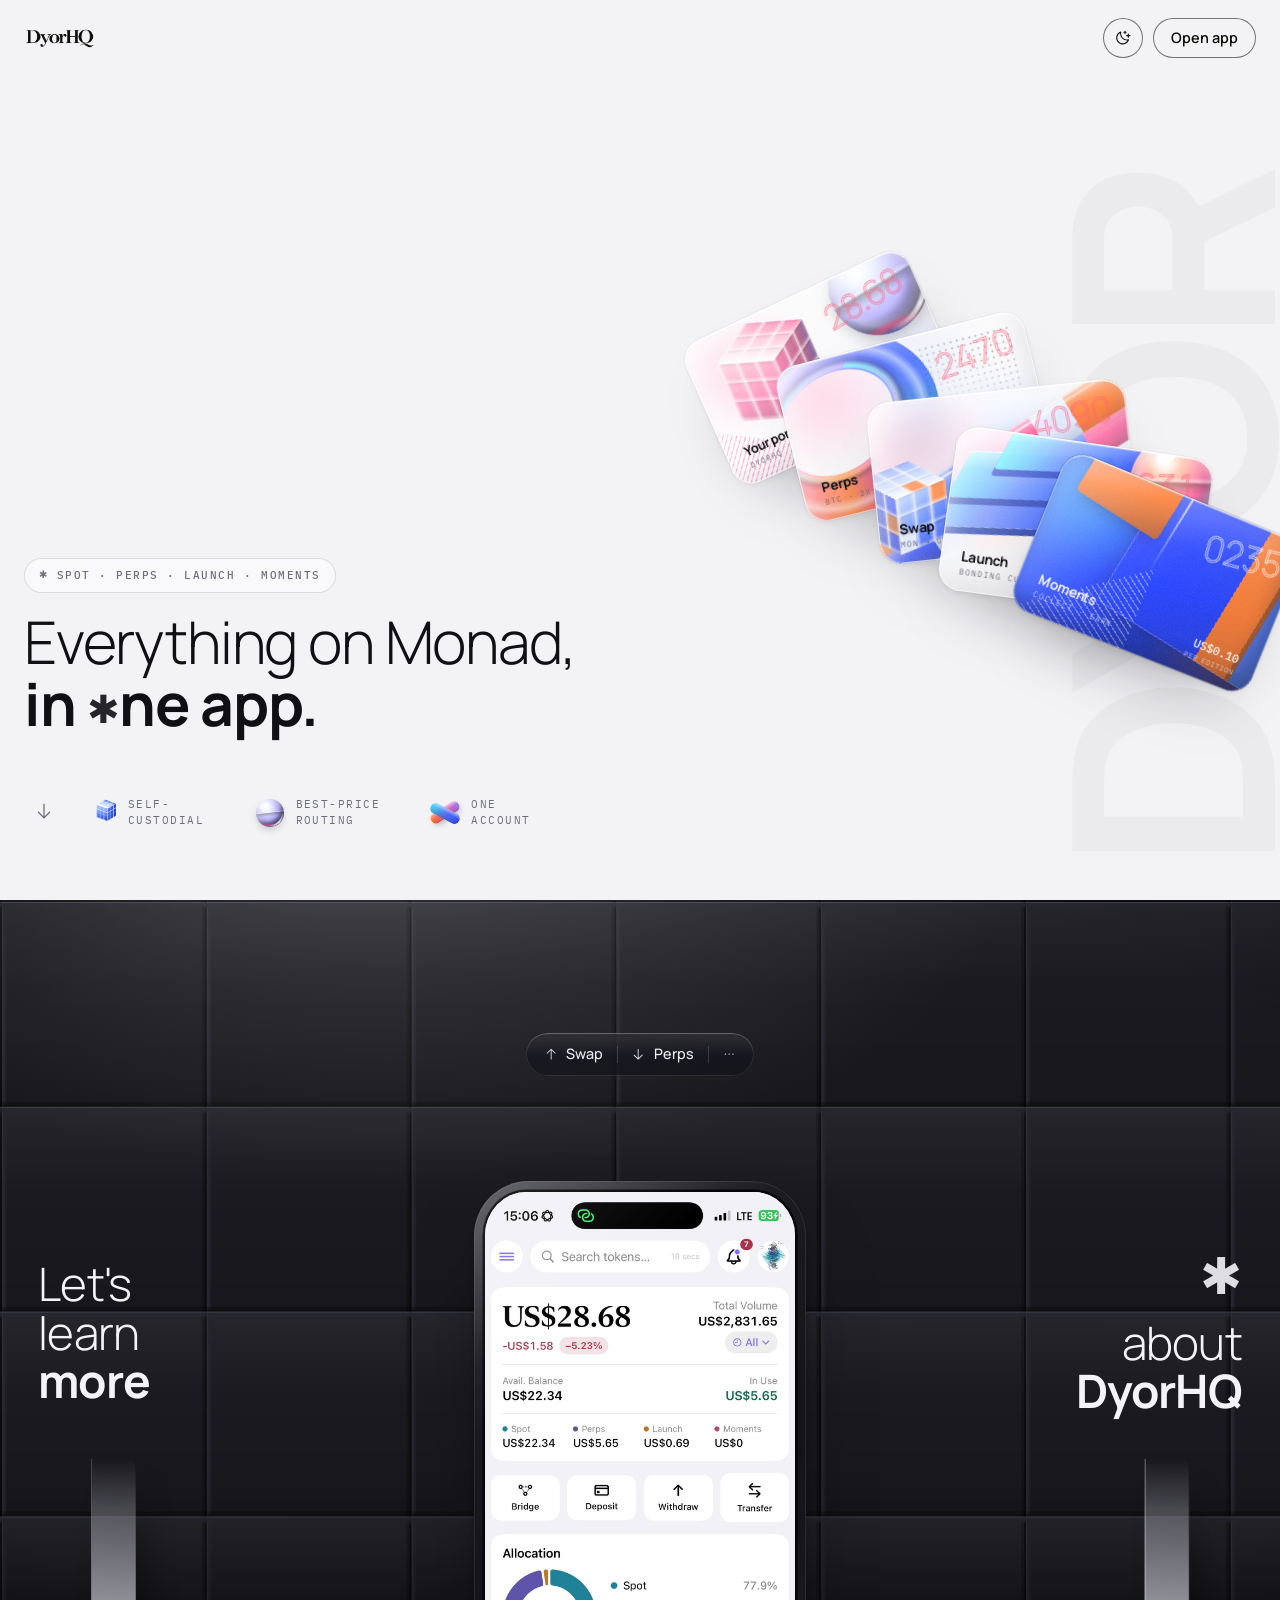
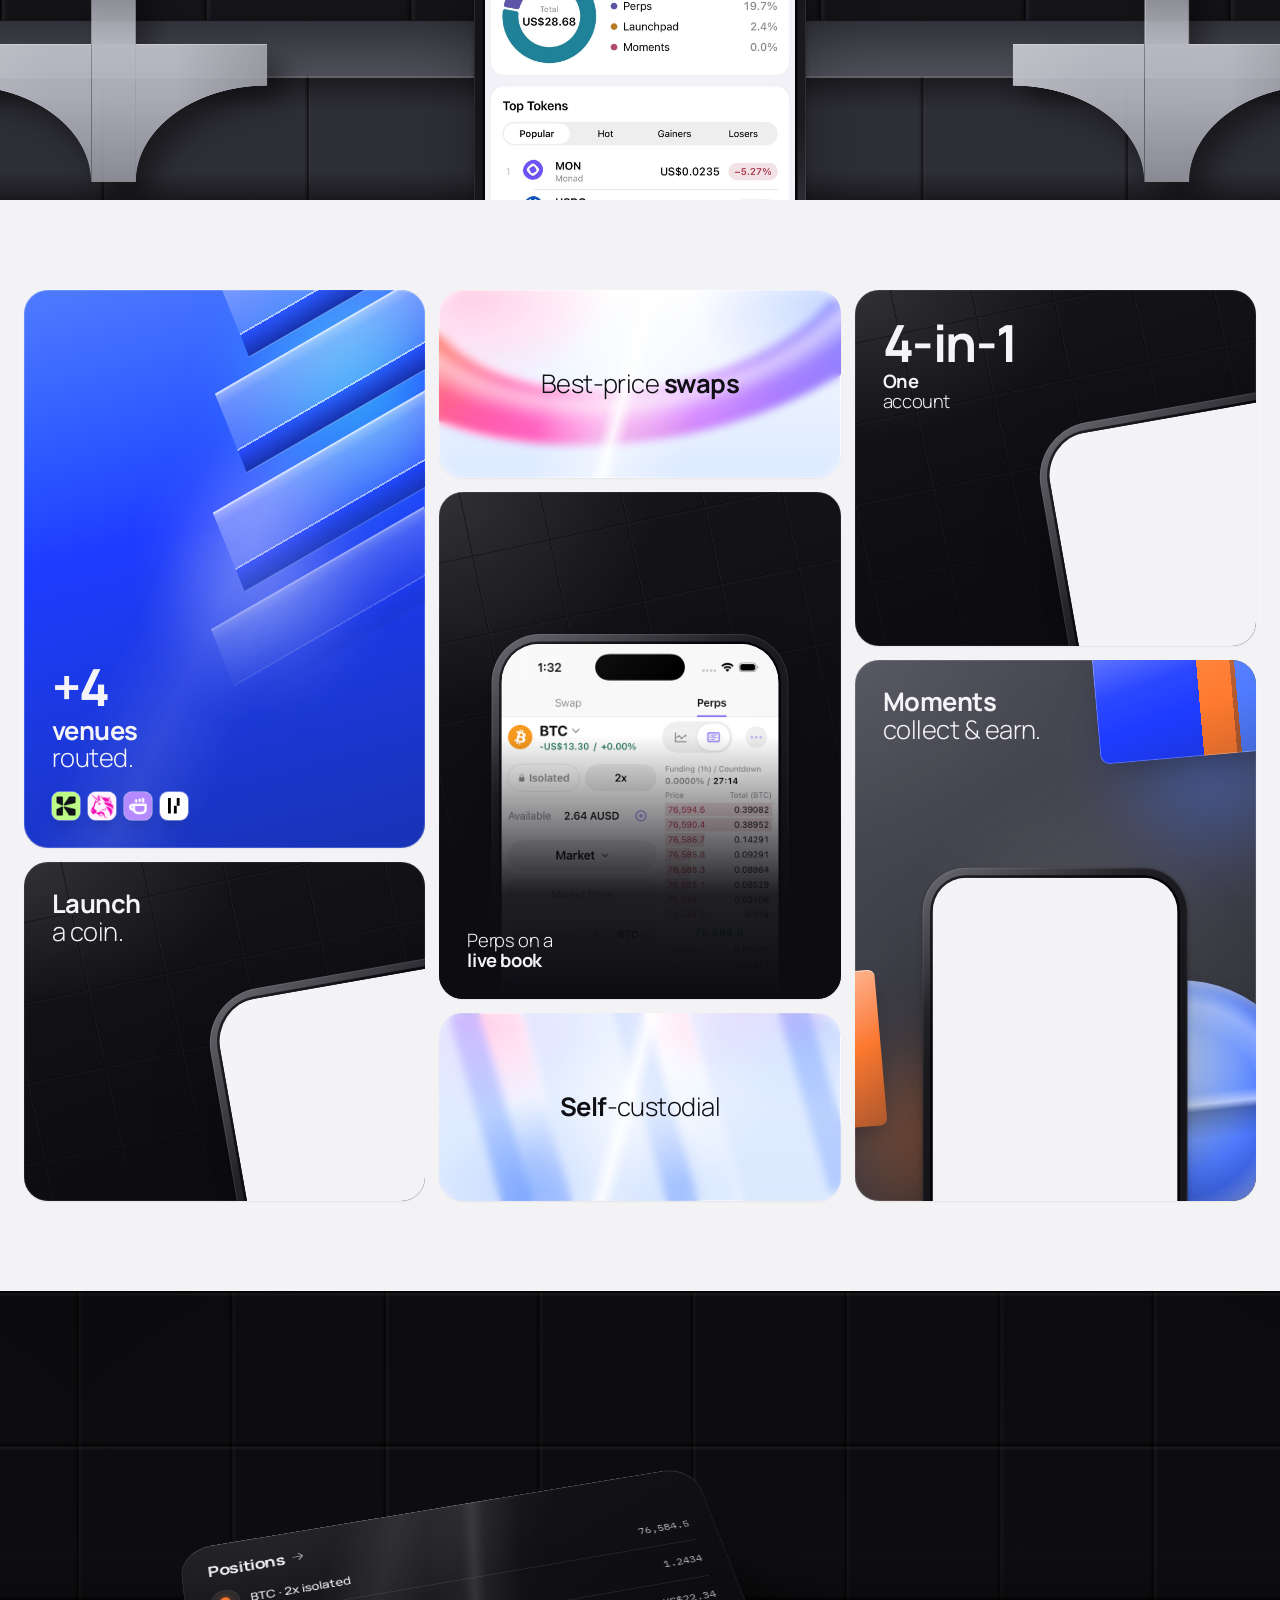
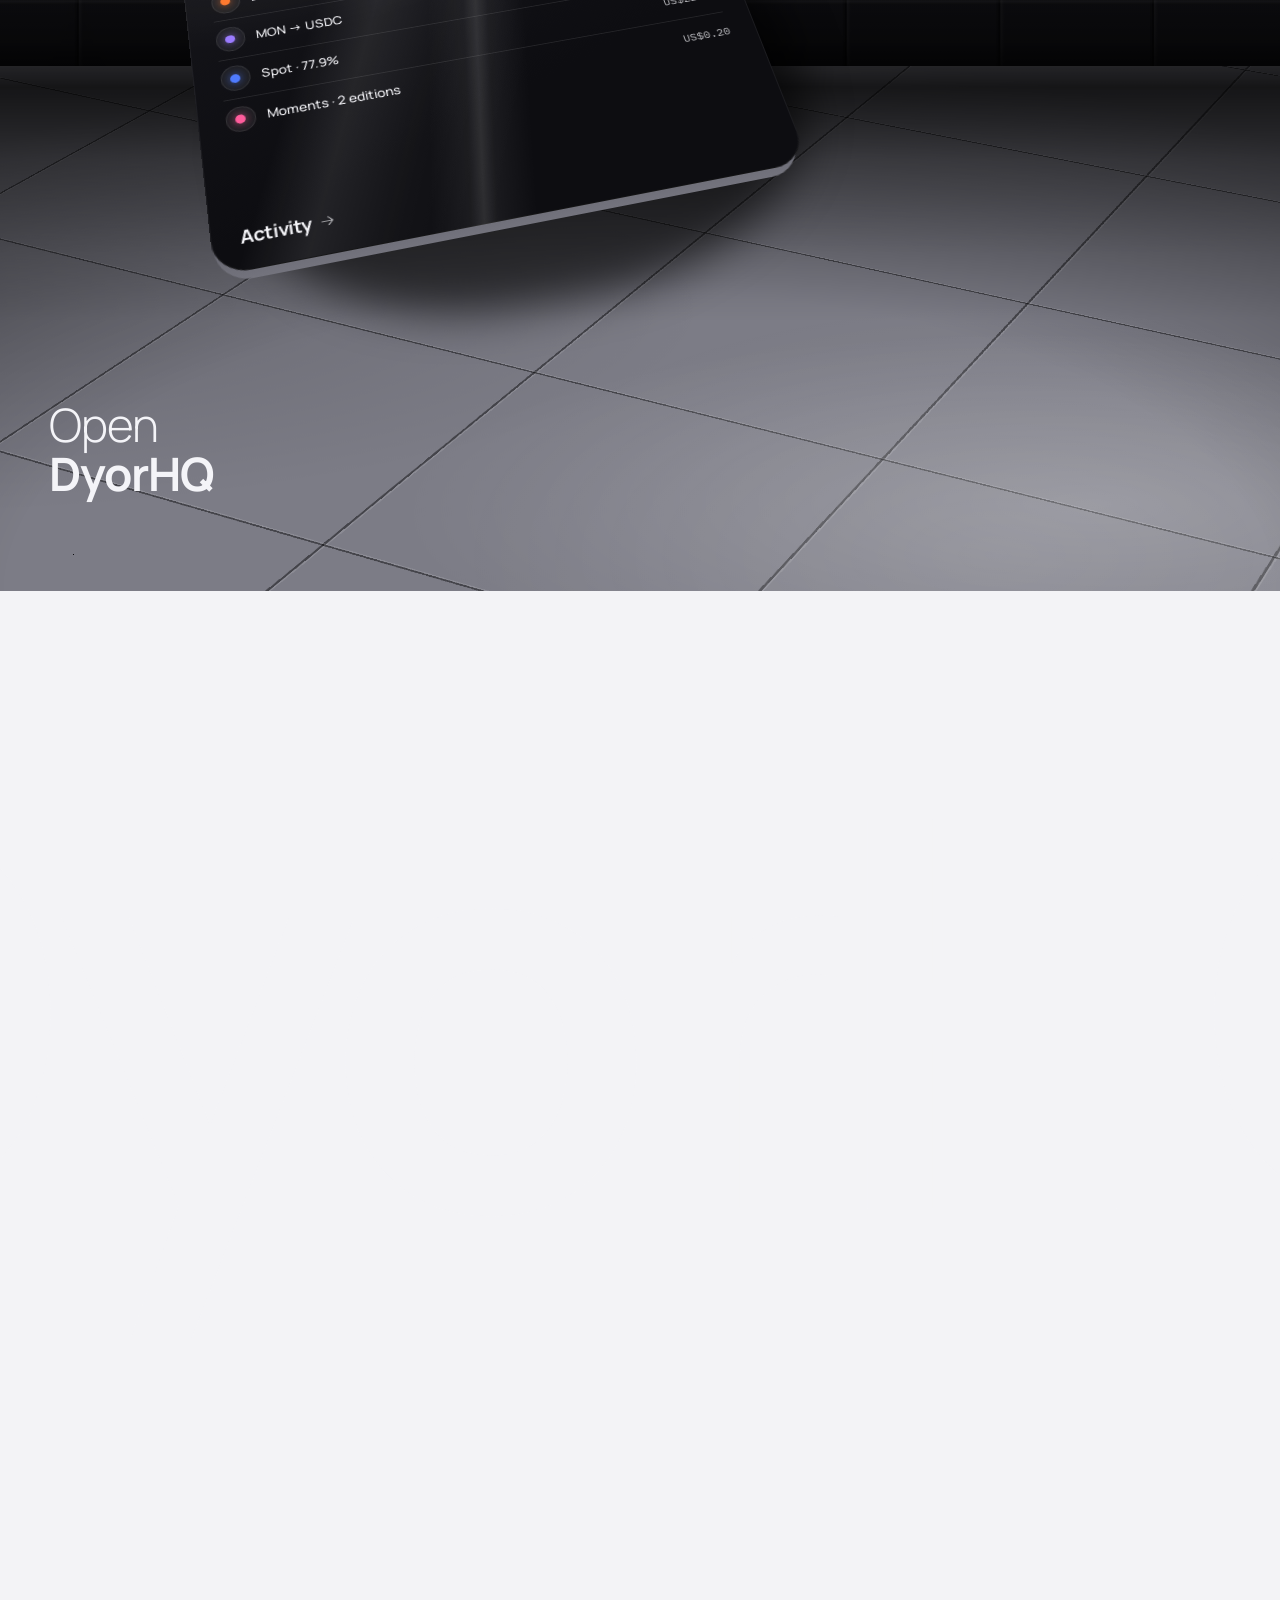
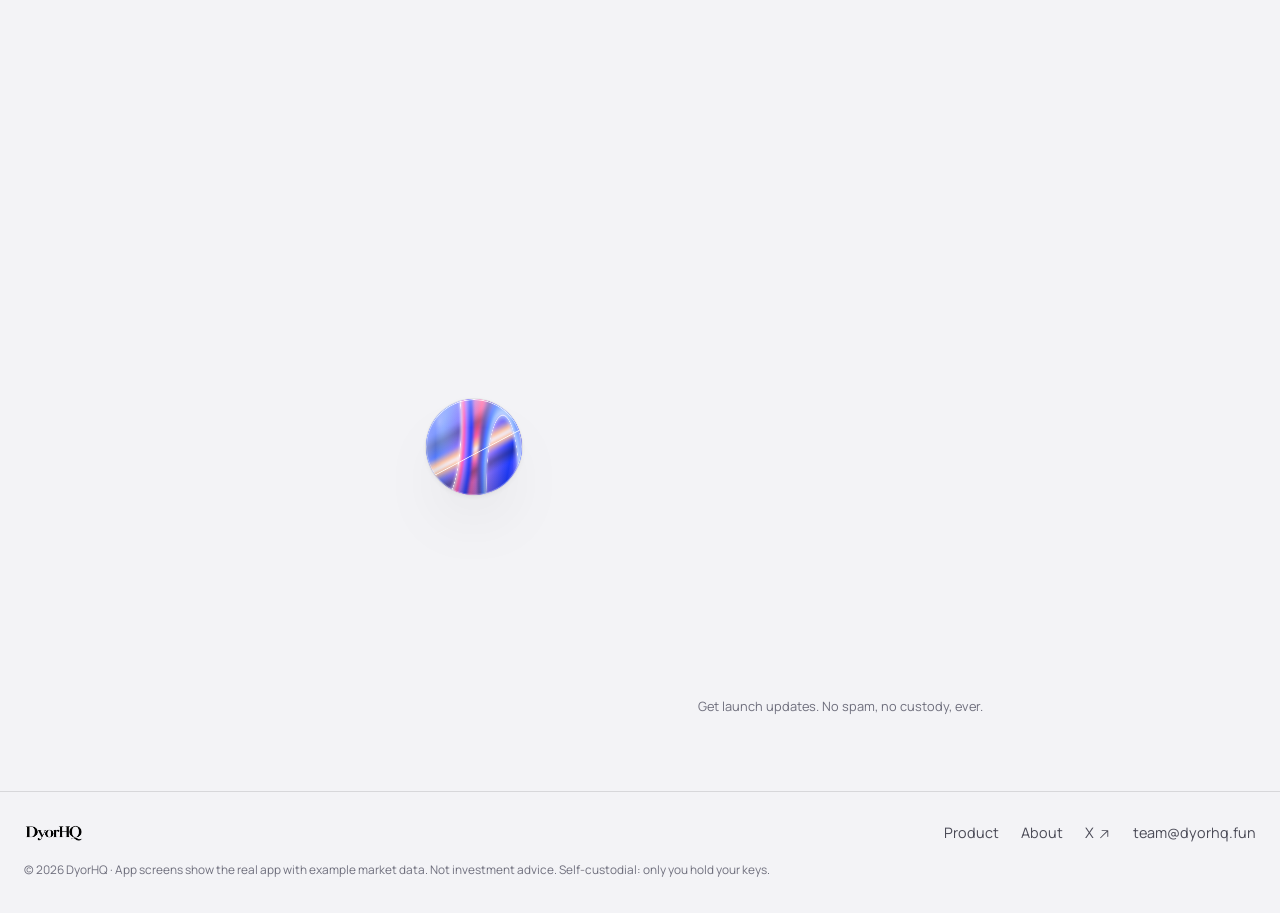
==== commit e159ad6a: "Remove the floating card over the phone; add a light/dark toggle - Drop the glass card that floated " ====
--- a/index.html
+++ b/index.html
@@ -5,7 +5,8 @@
 <meta name="viewport" content="width=device-width, initial-scale=1, viewport-fit=cover">
 <title>DyorHQ - The RWA HQ for social trading</title>
 <meta name="description" content="Swap tokens, trade perps, launch coins and collect moments on Monad. DyorHQ is one self-custodial app, so only you hold the keys.">
-<meta name="theme-color" content="#F3F3F6">
+<meta name="theme-color" content="#F3F3F6" media="(prefers-color-scheme:light)">
+<meta name="theme-color" content="#0F0E17" media="(prefers-color-scheme:dark)">
 <meta property="og:type" content="website">
 <meta property="og:title" content="DyorHQ - The RWA HQ for social trading">
 <meta property="og:description" content="Everything on Monad, in one app. Swap, trade perps, launch coins and collect moments from one self-custodial account.">
@@ -23,6 +24,7 @@
 <link rel="stylesheet" href="css/scene.css">
 <link rel="stylesheet" href="css/bento.css">
 <link rel="stylesheet" href="css/motion.css">
+<script>/* apply the saved theme before first paint (a ?theme= query also works, for testing) */(function(){try{var q=new URLSearchParams(location.search).get('theme');var t=q||localStorage.getItem('dyorhq.theme');if(t==='dark'||t==='light')document.documentElement.setAttribute('data-theme',t);}catch(e){}})();</script>
 </head>
 <body>
 <a class="skip" href="#main">Skip to content</a>
@@ -32,13 +34,21 @@
 <symbol id="i-arrow-down" viewBox="0 0 256 256"><path d="M205.66,149.66l-72,72a8,8,0,0,1-11.32,0l-72-72a8,8,0,0,1,11.32-11.32L120,196.69V40a8,8,0,0,1,16,0V196.69l58.34-58.35a8,8,0,0,1,11.32,11.32Z"/></symbol>
 <symbol id="i-arrow-up" viewBox="0 0 256 256"><path d="M205.66,117.66a8,8,0,0,1-11.32,0L136,59.31V216a8,8,0,0,1-16,0V59.31L61.66,117.66a8,8,0,0,1-11.32-11.32l72-72a8,8,0,0,1,11.32,0l72,72A8,8,0,0,1,205.66,117.66Z"/></symbol>
 <symbol id="i-x-logo" viewBox="0 0 256 256"><path d="M214.75,211.71l-62.6-98.38,61.77-67.95a8,8,0,0,0-11.84-10.76L143.24,99.34,102.75,35.71A8,8,0,0,0,96,32H48a8,8,0,0,0-6.75,12.3l62.6,98.37-61.77,68a8,8,0,1,0,11.84,10.76l58.84-64.72,40.49,63.63A8,8,0,0,0,160,224h48a8,8,0,0,0,6.75-12.29ZM164.39,208,62.57,48h29L193.43,208Z"/></symbol>
+<symbol id="i-sun" viewBox="0 0 256 256"><path d="M120,40V16a8,8,0,0,1,16,0V40a8,8,0,0,1-16,0Zm72,88a64,64,0,1,1-64-64A64.07,64.07,0,0,1,192,128Zm-16,0a48,48,0,1,0-48,48A48.05,48.05,0,0,0,176,128ZM58.34,69.66A8,8,0,0,0,69.66,58.34l-16-16A8,8,0,0,0,42.34,53.66Zm0,116.68-16,16a8,8,0,0,0,11.32,11.32l16-16a8,8,0,0,0-11.32-11.32ZM192,72a8,8,0,0,0,5.66-2.34l16-16a8,8,0,0,0-11.32-11.32l-16,16A8,8,0,0,0,192,72Zm5.66,114.34a8,8,0,0,0-11.32,11.32l16,16a8,8,0,0,0,11.32-11.32ZM48,128a8,8,0,0,0-8-8H16a8,8,0,0,0,0,16H40A8,8,0,0,0,48,128Zm80,80a8,8,0,0,0-8,8v24a8,8,0,0,0,16,0V216A8,8,0,0,0,128,208Zm112-88H216a8,8,0,0,0,0,16h24a8,8,0,0,0,0-16Z"/></symbol>
+<symbol id="i-moon" viewBox="0 0 256 256"><path d="M240,96a8,8,0,0,1-8,8H216v16a8,8,0,0,1-16,0V104H184a8,8,0,0,1,0-16h16V72a8,8,0,0,1,16,0V88h16A8,8,0,0,1,240,96ZM144,56h8v8a8,8,0,0,0,16,0V56h8a8,8,0,0,0,0-16h-8V32a8,8,0,0,0-16,0v8h-8a8,8,0,0,0,0,16Zm72.77,97a8,8,0,0,1,1.43,8A96,96,0,1,1,95.07,37.8a8,8,0,0,1,10.6,9.06A88.07,88.07,0,0,0,209.14,150.33,8,8,0,0,1,216.77,153Zm-19.39,14.88c-1.79.09-3.59.14-5.38.14A104.11,104.11,0,0,1,88,64c0-1.79,0-3.59.14-5.38A80,80,0,1,0,197.38,167.86Z"/></symbol>
 <symbol id="i-dots" viewBox="0 0 256 256"><path d="M140,128a12,12,0,1,1-12-12A12,12,0,0,1,140,128ZM60,116a12,12,0,1,0,12,12A12,12,0,0,0,60,116Zm136,0a12,12,0,1,0,12,12A12,12,0,0,0,196,116Z"/></symbol>
 </svg>
 
 <header class="nav" id="nav">
   <div class="wrap nav__in">
     <a class="brand" href="#top" aria-label="DyorHQ home"><img src="assets/brand/wordmark.png" alt="DyorHQ" width="900" height="300"></a>
-    <a class="btn btn-outline btn-sm" href="#open">Open app</a>
+    <div class="nav__right">
+      <button class="iconbtn" data-theme-toggle type="button" aria-label="Switch color theme">
+        <svg class="ic ic-sun" aria-hidden="true"><use href="#i-sun"/></svg>
+        <svg class="ic ic-moon" aria-hidden="true"><use href="#i-moon"/></svg>
+      </button>
+      <a class="btn btn-outline btn-sm" href="#open">Open app</a>
+    </div>
   </div>
 </header>
 
@@ -114,11 +124,6 @@
         <span><svg class="ic"><use href="#i-arrow-down"/></svg> Perps</span>
         <span class="glass-bar__more"><svg class="ic"><use href="#i-dots"/></svg></span>
       </div>
-      <article class="holo holo--float" data-anim="rise" aria-hidden="true">
-        <span class="holo__shapes"><i class="hs hs--orb"></i><i class="hs hs--lines"></i></span>
-        <div class="holo__meta"><b>Your portfolio</b><span>DyorHQ</span></div>
-        <div class="holo__row"><span class="mono">US$28.68</span><span>total</span></div>
-      </article>
       <div class="device scene__phone" data-anim="rise">
         <img src="assets/screens/hero.png" alt="The DyorHQ home screen: portfolio across spot, perps, launch and moments" width="1178" height="2560" loading="lazy" decoding="async">
       </div>
--- a/css/tokens.css
+++ b/css/tokens.css
@@ -1,6 +1,9 @@
 /* DyorHQ foundation. Single source for color, type and scale.
    Concept: cool off-white canvas, frosted holographic glass cards, dark 3D tiled scenes,
-   geometric sans mixing LIGHT (300) and BOLD (700) in one headline, near-black pills. */
+   geometric sans mixing LIGHT (300) and BOLD (700) in one headline, near-black pills.
+   Adaptive: light by default; dark via prefers-color-scheme or the [data-theme] toggle.
+   In dark mode the page inverts but the glass surfaces (white cards, frosted tiles) keep
+   their dark ink, and the giant-type cover stays light so the masked "DyorHQ" still reads. */
 
 @font-face{font-family:"Manrope";src:url("../assets/fonts/manrope.woff2") format("woff2");font-weight:200 800;font-style:normal;font-display:swap}
 @font-face{font-family:"IBM Plex Mono";src:url("../assets/fonts/ibm-plex-mono.woff2") format("woff2");font-weight:400;font-style:normal;font-display:swap}
@@ -22,8 +25,12 @@
   --text-3:#6E6E7C;          /* small caps labels, AA on canvas */
   --line:rgb(15 15 20 / .12);
   --line-2:rgb(15 15 20 / .22);
+  --chip-bg:rgb(255 255 255 / .5);      /* chip + outline button fill */
+  --input-bg:rgb(255 255 255 / .6);
+  --input-focus-bg:#FFFFFF;
+  --giant-cover:#F3F3F6;     /* the canvas-coloured plate the giant letters are cut from */
 
-  /* dark 3D scenes */
+  /* dark 3D scenes (the same in both themes) */
   --dark:#0D0D11;            /* scene ground */
   --dark-2:#15151A;
   --tile:#1A1A20;            /* wall tiles */
@@ -69,3 +76,56 @@
   --shadow-float:0 4px 10px rgb(15 15 20 / .06),0 60px 120px -44px rgb(15 15 20 / .5);
   --shadow-device:0 2px 6px rgb(0 0 0 / .25),0 50px 90px -34px rgb(0 0 0 / .7);
 }
+
+/* ---- dark: follow the OS unless the visitor forced light ---- */
+@media (prefers-color-scheme:dark){
+  :root:not([data-theme="light"]){
+    color-scheme:dark;
+    --canvas:#0F0E17;
+    --canvas-2:#0A0912;
+    --surface:#17162A;
+    --ink:#F1F0FA;
+    --text:#F1F0FA;
+    --text-2:#B9B7CE;
+    --text-3:#928FA9;
+    --line:rgb(255 255 255 / .12);
+    --line-2:rgb(255 255 255 / .24);
+    --chip-bg:rgb(255 255 255 / .06);
+    --input-bg:rgb(255 255 255 / .06);
+    --input-focus-bg:#1C1B30;
+    --pill-bg:#F1F0FA;
+    --pill-fg:#0F0F14;
+    --shadow-sm:0 1px 2px rgb(0 0 0 / .35);
+    --shadow-card:0 2px 6px rgb(0 0 0 / .3),0 34px 70px -34px rgb(0 0 0 / .75);
+    --shadow-float:0 4px 10px rgb(0 0 0 / .3),0 60px 120px -44px rgb(0 0 0 / .85);
+  }
+  /* glass surfaces keep dark ink on a white face */
+  :root:not([data-theme="light"]) .holo:not(.holo--deep){--ink:#0F0F14;--text-3:#6E6E7C;--surface:#FFFFFF;--glass-bg:rgb(255 255 255 / .84)}
+  :root:not([data-theme="light"]) .tile{--surface:#FFFFFF}
+  :root:not([data-theme="light"]) .tile--holo-light{--ink:#0F0F14;--text-3:#6E6E7C}
+}
+
+/* ---- dark: forced by the toggle ---- */
+:root[data-theme="dark"]{
+  color-scheme:dark;
+  --canvas:#0F0E17;
+  --canvas-2:#0A0912;
+  --surface:#17162A;
+  --ink:#F1F0FA;
+  --text:#F1F0FA;
+  --text-2:#B9B7CE;
+  --text-3:#928FA9;
+  --line:rgb(255 255 255 / .12);
+  --line-2:rgb(255 255 255 / .24);
+  --chip-bg:rgb(255 255 255 / .06);
+  --input-bg:rgb(255 255 255 / .06);
+  --input-focus-bg:#1C1B30;
+  --pill-bg:#F1F0FA;
+  --pill-fg:#0F0F14;
+  --shadow-sm:0 1px 2px rgb(0 0 0 / .35);
+  --shadow-card:0 2px 6px rgb(0 0 0 / .3),0 34px 70px -34px rgb(0 0 0 / .75);
+  --shadow-float:0 4px 10px rgb(0 0 0 / .3),0 60px 120px -44px rgb(0 0 0 / .85);
+}
+:root[data-theme="dark"] .holo:not(.holo--deep){--ink:#0F0F14;--text-3:#6E6E7C;--surface:#FFFFFF;--glass-bg:rgb(255 255 255 / .84)}
+:root[data-theme="dark"] .tile{--surface:#FFFFFF}
+:root[data-theme="dark"] .tile--holo-light{--ink:#0F0F14;--text-3:#6E6E7C}
--- a/css/site.css
+++ b/css/site.css
@@ -12,11 +12,11 @@
 button,input{font:inherit;color:inherit}
 button{background:none;border:0;padding:0;cursor:pointer}
 :focus-visible{outline:2.5px solid var(--holo-blue);outline-offset:3px;border-radius:8px}
-::selection{background:var(--ink);color:#fff}
+::selection{background:var(--ink);color:var(--canvas)}
 svg.ic{width:1em;height:1em;fill:currentColor;flex:none;vertical-align:middle}
 .wrap{width:min(var(--maxw),100% - 48px);margin-inline:auto}
 @media (max-width:700px){.wrap{width:min(var(--maxw),100% - 28px)}}
-.skip{position:absolute;left:16px;top:-56px;z-index:90;background:var(--ink);color:#fff;padding:12px 16px;border-radius:12px;font-weight:600;transition:top .2s}
+.skip{position:absolute;left:16px;top:-56px;z-index:90;background:var(--ink);color:var(--canvas);padding:12px 16px;border-radius:12px;font-weight:600;transition:top .2s}
 .skip:focus{top:14px}
 .sr-only{position:absolute;width:1px;height:1px;padding:0;margin:-1px;overflow:hidden;clip:rect(0,0,0,0);white-space:nowrap;border:0}
 .mono{font-family:var(--mono);font-variant-numeric:tabular-nums}
@@ -28,7 +28,7 @@
 .h-hero b,.h-sec b,.scene__text b,.tile__h b{font-weight:700}
 .star{display:inline-block;font-style:normal;font-weight:400;color:var(--ink);line-height:1}
 .star--in{font-size:.66em;vertical-align:.08em;margin:0 .02em;opacity:.9}
-.chip{display:inline-flex;align-items:center;gap:8px;font-family:var(--mono);font-size:.68rem;font-weight:500;letter-spacing:.14em;text-transform:uppercase;color:var(--text-3);border:1px solid var(--line);border-radius:var(--r-pill);padding:8px 14px;margin:0 0 18px;background:rgb(255 255 255 / .5)}
+.chip{display:inline-flex;align-items:center;gap:8px;font-family:var(--mono);font-size:.68rem;font-weight:500;letter-spacing:.14em;text-transform:uppercase;color:var(--text-3);border:1px solid var(--line);border-radius:var(--r-pill);padding:8px 14px;margin:0 0 18px;background:var(--chip-bg)}
 .chip .star{font-size:.9em;color:var(--text-3)}
 
 /* ---------- buttons ---------- */
@@ -37,13 +37,24 @@
 .btn-sm{height:40px;padding:0 18px;font-size:.9rem}
 .btn-dark{background:var(--pill-bg);color:var(--pill-fg)}
 .btn-dark:hover{transform:translateY(-1px);box-shadow:0 12px 28px -12px rgb(15 15 20 / .55)}
-.btn-outline{background:rgb(255 255 255 / .55);color:var(--ink);box-shadow:inset 0 0 0 1px var(--line-2)}
-.btn-outline:hover{background:#fff;transform:translateY(-1px)}
+.btn-outline{background:var(--chip-bg);color:var(--ink);box-shadow:inset 0 0 0 1px var(--line-2)}
+.btn-outline:hover{background:var(--surface);transform:translateY(-1px)}
+.iconbtn{width:40px;height:40px;border-radius:var(--r-pill);display:grid;place-items:center;color:inherit;box-shadow:inset 0 0 0 1px var(--line-2);transition:background .16s,transform .16s}
+.iconbtn:hover{background:var(--chip-bg);transform:translateY(-1px)}
+.iconbtn .ic{font-size:1.1rem}
+/* theme toggle: show the icon of the mode you'd switch TO */
+[data-theme-toggle] .ic-sun{display:none}[data-theme-toggle] .ic-moon{display:block}
+@media (prefers-color-scheme:dark){:root:not([data-theme="light"]) [data-theme-toggle] .ic-sun{display:block}:root:not([data-theme="light"]) [data-theme-toggle] .ic-moon{display:none}}
+:root[data-theme="dark"] [data-theme-toggle] .ic-sun{display:block}:root[data-theme="dark"] [data-theme-toggle] .ic-moon{display:none}
+:root[data-theme="light"] [data-theme-toggle] .ic-sun{display:none}:root[data-theme="light"] [data-theme-toggle] .ic-moon{display:block}
 
 /* ---------- nav: sits over light AND dark screens, so it auto-inverts ---------- */
 .nav{position:fixed;inset:0 0 auto 0;z-index:50;pointer-events:none;mix-blend-mode:difference;color:#fff}
 .nav__in{display:flex;align-items:center;justify-content:space-between;height:76px}
-.nav .brand,.nav .btn{pointer-events:auto}
+.nav .brand,.nav .btn,.nav .iconbtn{pointer-events:auto}
+.nav__right{display:flex;align-items:center;gap:10px}
+.nav .iconbtn{color:#fff;box-shadow:inset 0 0 0 1px rgb(255 255 255 / .55)}   /* white under the difference blend → dark on light, light on dark */
+.nav .iconbtn:hover{background:rgb(255 255 255 / .12);transform:none}
 .brand img{height:24px;width:auto}
 .nav .brand img{filter:brightness(0) invert(1)}          /* white → difference makes it dark on light, light on dark */
 .nav .btn-outline{background:transparent;color:#fff;box-shadow:inset 0 0 0 1px rgb(255 255 255 / .55)}
@@ -93,7 +104,6 @@
 .scene__text--r{align-items:flex-end;text-align:right;padding-right:4%}
 .scene__stage{position:relative;display:flex;flex-direction:column;align-items:center;justify-content:flex-end;height:100%;min-height:520px}
 .scene__phone{--dw:clamp(240px,26vw,340px);position:relative;z-index:2;margin-bottom:-24%}   /* phone stands on the floor, cropped by the section bottom */
-.scene--learn .holo--float{position:absolute;z-index:3;width:clamp(200px,22vw,300px);aspect-ratio:1.6;top:14%;left:50%;transform:translateX(-58%) rotate(-6deg)}
 .scene--learn .glass-bar{position:absolute;z-index:4;top:2%;left:50%;transform:translateX(-50%)}
 @media (max-width:900px){
   .scene--learn{padding-top:92px}
@@ -132,9 +142,9 @@
 .holo-pill--wide{grid-column:2;grid-row:2;height:clamp(64px,8vw,96px);width:100%;justify-self:stretch}
 .holo-pill--sm{grid-column:1;grid-row:3;height:clamp(64px,8vw,96px);width:120%;margin-left:-20%}
 .capture__form{grid-column:2;grid-row:3;display:flex;align-items:center;gap:18px;justify-self:center;width:min(100%,560px)}
-.capture__form input{flex:1;height:52px;border-radius:var(--r-pill);border:1px solid var(--line-2);background:rgb(255 255 255 / .6);padding:0 22px;font-size:.98rem;color:var(--ink);outline:0;transition:border-color .2s,box-shadow .2s,background .2s}
+.capture__form input{flex:1;height:52px;border-radius:var(--r-pill);border:1px solid var(--line-2);background:var(--input-bg);padding:0 22px;font-size:.98rem;color:var(--ink);outline:0;transition:border-color .2s,box-shadow .2s,background .2s}
 .capture__form input::placeholder{color:var(--text-3)}
-.capture__form input:focus{border-color:var(--ink);background:#fff;box-shadow:0 0 0 4px rgb(15 15 20 / .06)}
+.capture__form input:focus{border-color:var(--ink);background:var(--input-focus-bg);box-shadow:0 0 0 4px var(--line)}
 .capture__form .star{color:var(--text-3);font-size:1.1rem}
 .capture__note{grid-column:2;grid-row:4;margin:0;font-size:.8rem;color:var(--text-3);justify-self:center}
 @media (max-width:900px){
--- a/css/holo.css
+++ b/css/holo.css
@@ -46,7 +46,6 @@
   box-shadow:inset 0 0 0 1px rgb(255 255 255 / .26),inset 0 1.5px 0 rgb(255 255 255 / .6),inset -.7em -.9em 1.8em rgb(15 15 20 / .3)}
 .holo--deep .holo__shapes::before{background:radial-gradient(ellipse 40% 50% at 20% 30%,color-mix(in srgb,var(--holo-cyan) 40%,transparent),transparent 70%),radial-gradient(ellipse 40% 50% at 84% 78%,color-mix(in srgb,var(--holo-orange) 30%,transparent),transparent 70%)}
 /* floating card in the dark room: near-opaque so it stays white over the wall and the phone */
-.holo--float{background:linear-gradient(128deg,rgb(255 255 255 / .97) 0%,rgb(255 255 255 / .88) 50%,rgb(255 255 255 / .82) 100%);box-shadow:var(--shadow-float),0 0 0 1px rgb(255 255 255 / .4)}
 
 /* ---------- card type: wire numeral, name + caps line, mono value ---------- */
 .holo__num{position:absolute;right:7%;top:7%;z-index:3;font-family:var(--display);font-weight:300;font-size:clamp(1.5rem,13.5cqw,2.5rem);line-height:1;letter-spacing:-.03em;font-variant-numeric:tabular-nums;white-space:nowrap;user-select:none;
@@ -135,8 +134,6 @@
 .holo--4 .hs--orb-c{width:36%;right:-4%;top:-12%}
 .holo--5 .hs--panel{width:80%;height:98%;right:-16%;top:-8%;transform:rotate(10deg)}
 .holo--5 .hs--panel::before{left:-36%;top:8%;bottom:auto}
-.holo--float .hs--orb{width:44%;left:6%;right:auto;top:-20%}
-.holo--float .hs--lines{left:-2%;bottom:-4%;width:52%;height:48%}
 .holo--c1 .hs--stripe{left:-8%;top:22%;width:118%;height:36%;transform:rotate(-62deg)}
 .holo--c1 .hs--cubes{left:auto;right:6%;top:12%;width:26%}
 .holo--c2 .hs--orb{width:38%;right:12%;top:12%}
--- a/css/scene.css
+++ b/css/scene.css
@@ -107,7 +107,7 @@
 .pin__giant{position:relative;z-index:2}
 .giant{position:relative;height:100vh;height:100svh;overflow:hidden;margin:0}
 .giant__svg{position:absolute;inset:0;width:100%;height:100%;display:block;transform-origin:50% 50%}
-.giant__cover{fill:var(--canvas)}
+.giant__cover{fill:var(--giant-cover,var(--canvas))}   /* stays light in dark mode so the masked letters still read */
 .giant__text{font-family:var(--display);font-weight:700;font-size:420px;letter-spacing:-.04em;transform:translateY(-80px)}   /* ink 1448 of 1600 units wide, cap top y≈171, descenders y≈581 */
 @media (max-aspect-ratio:1/1){.giant__text{font-size:150px;transform:translateY(-160px)}}   /* portrait: the whole word fits the visible slice on tablets, ~4 letters on phones */
 @supports (animation-timeline:view()){
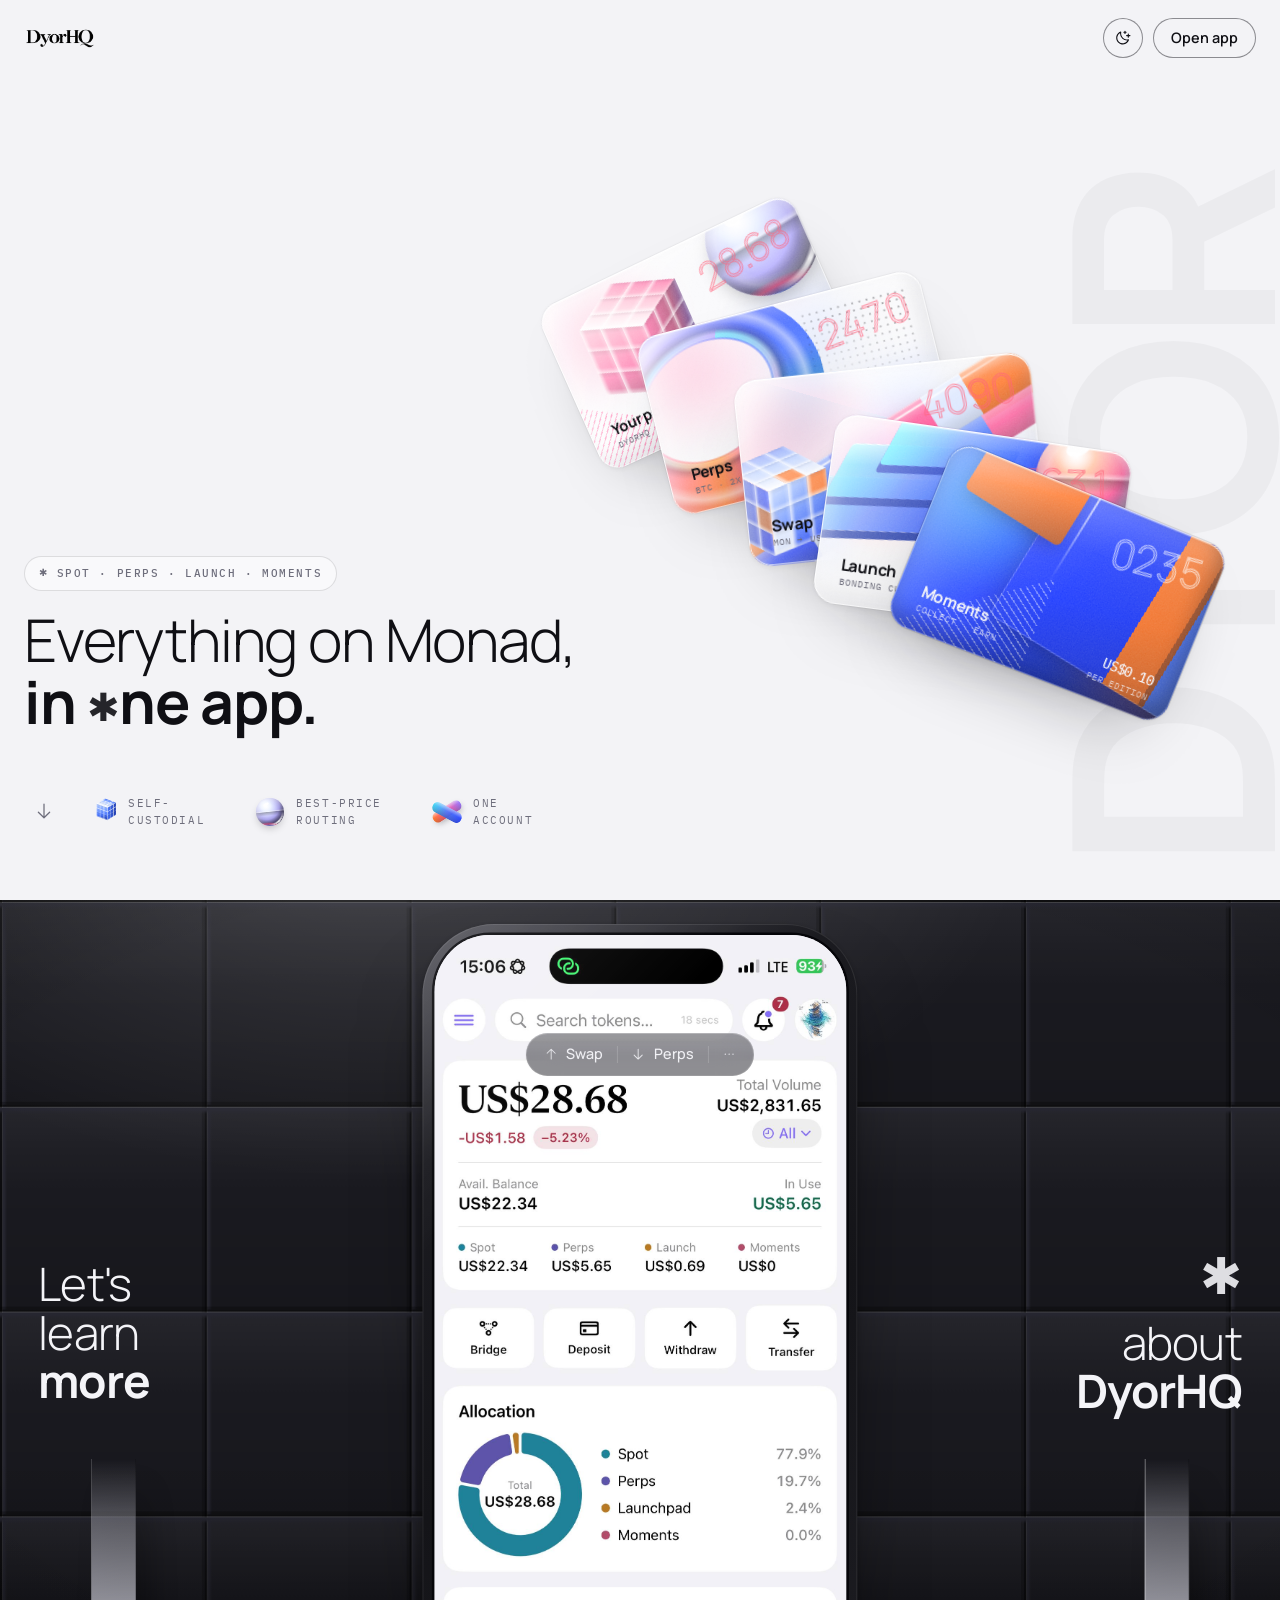
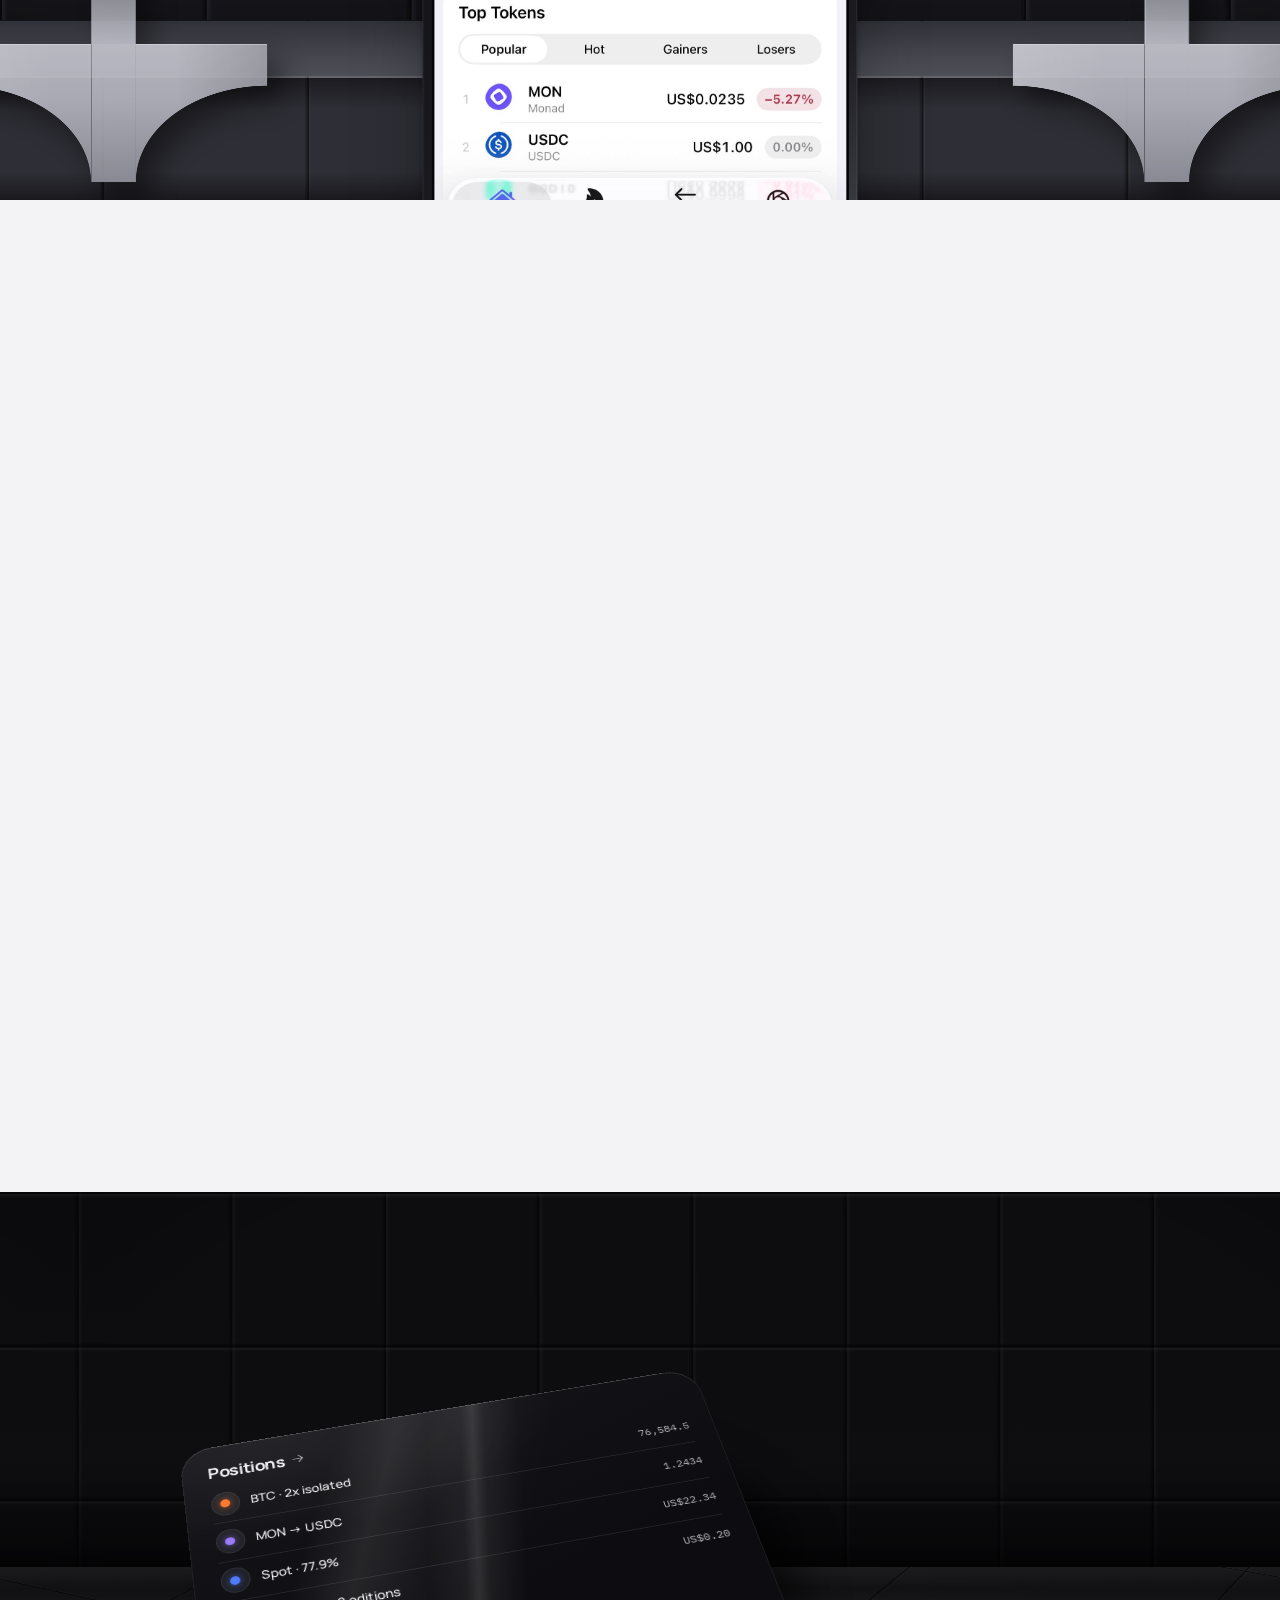
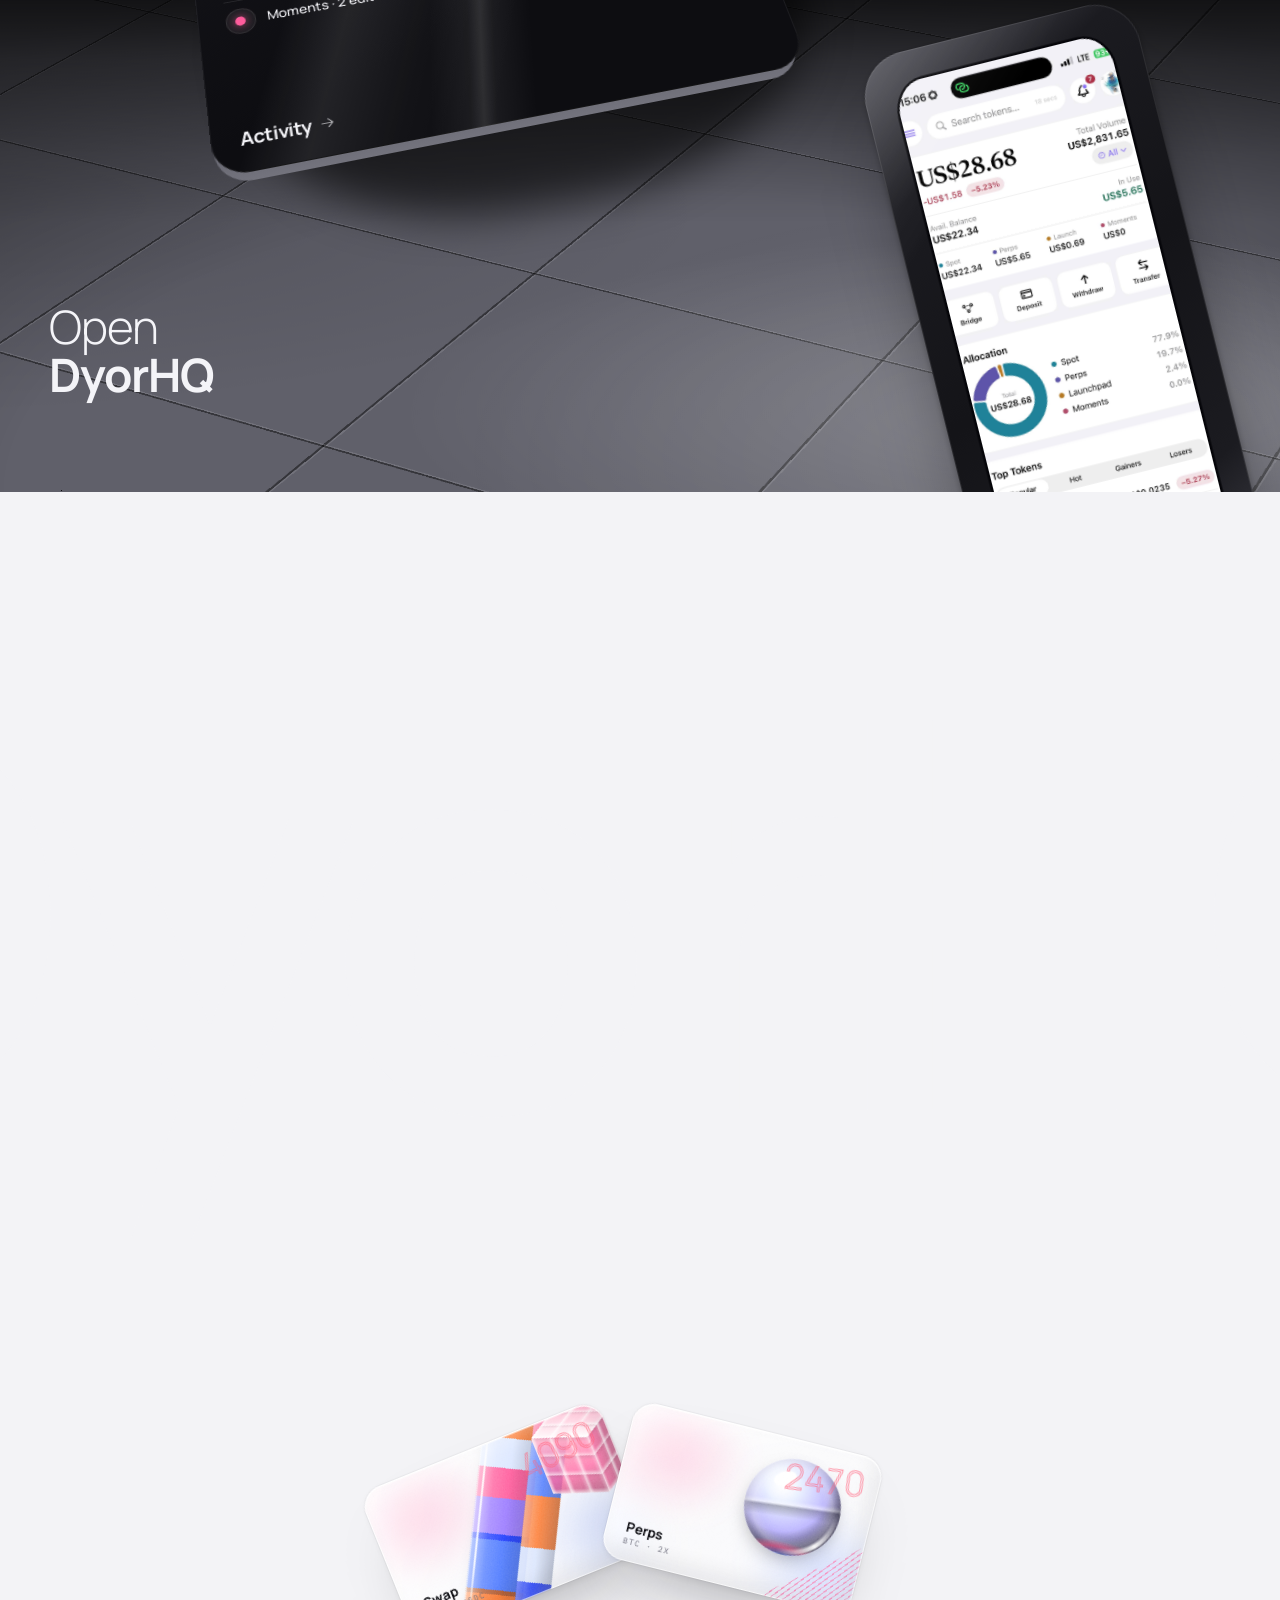
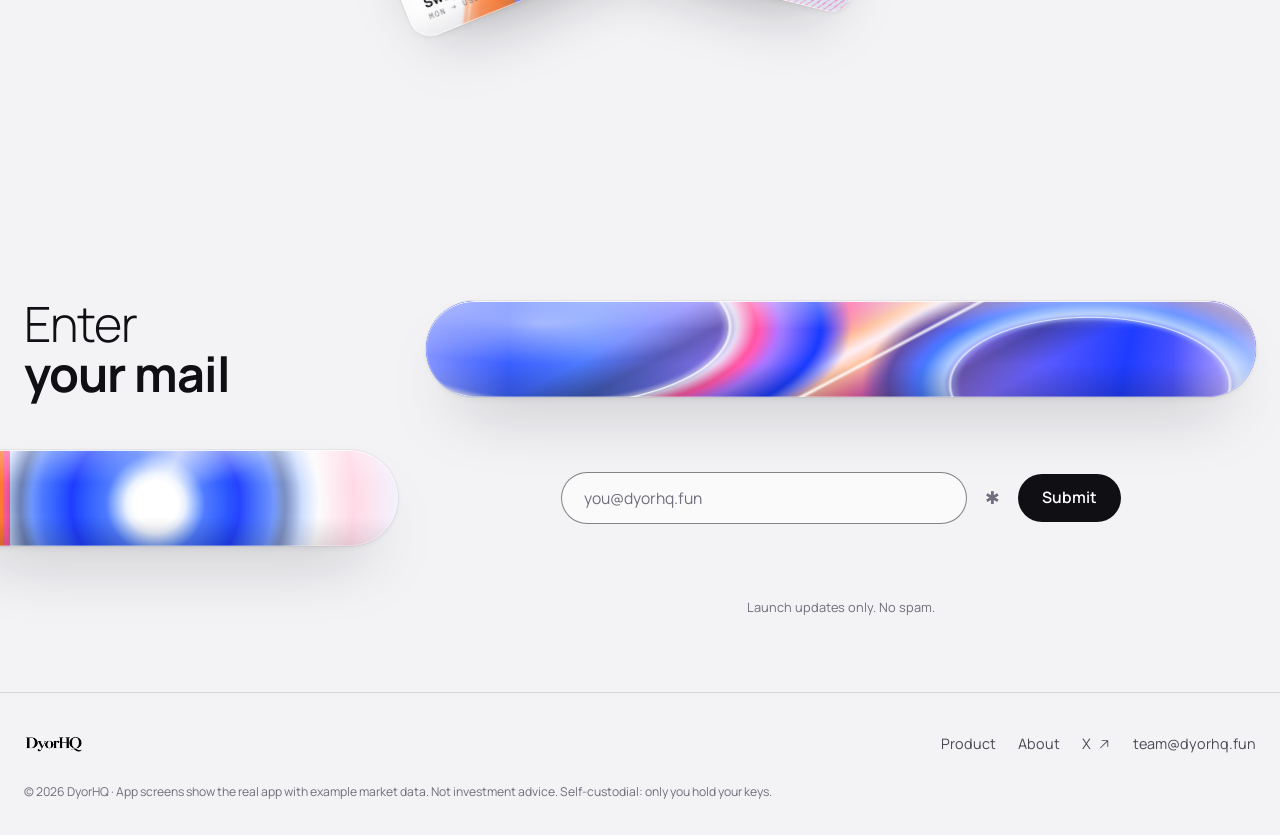
==== commit 179fc2f8: "QA pass: accessibility, fidelity and hygiene fixes Must-fix (from the QA review): - h1 gets an acces" ====
--- a/index.html
+++ b/index.html
@@ -11,7 +11,9 @@
 <meta property="og:title" content="DyorHQ - The RWA HQ for social trading">
 <meta property="og:description" content="Everything on Monad, in one app. Swap, trade perps, launch coins and collect moments from one self-custodial account.">
 <meta property="og:url" content="https://dyorhq.fun/">
-<meta property="og:image" content="https://dyorhq.fun/assets/photo/hero-wide.jpg">
+<meta property="og:image" content="https://dyorhq.fun/assets/photo/og-hero.jpg">
+<meta property="og:image:width" content="1200">
+<meta property="og:image:height" content="630">
 <meta name="twitter:card" content="summary_large_image">
 <meta name="twitter:site" content="@DyorHQ_">
 <link rel="icon" href="assets/brand/favicon-32.png" sizes="32x32">
@@ -94,7 +96,7 @@
 
     <div class="hero__copy">
       <p class="chip" data-anim="fade"><i class="star" aria-hidden="true">✱</i> Spot · Perps · Launch · Moments</p>
-      <h1 class="h-hero" data-anim="words"><span class="lt">Everything on Monad,</span><br><b>in <i class="star star--in" aria-hidden="true">✱</i><span class="sr-only">o</span>ne app.</b></h1>
+      <h1 class="h-hero" data-anim="words" aria-label="Everything on Monad, in one app."><span class="lt">Everything on Monad,</span><br><b>in <i class="star star--in" aria-hidden="true">✱</i><span class="sr-only">o</span>ne app.</b></h1>
     </div>
 
     <ul class="hero__feats" data-anim="stagger">
@@ -139,7 +141,7 @@
     <div class="bento" data-anim="stagger">
       <article class="tile tile--holo-dark tile--t1">
         <div class="tile__body">
-          <p class="tile__big">+4</p>
+          <p class="tile__big">4</p>
           <p class="tile__h"><b>venues</b><span class="lt">routed.</span></p>
           <ul class="tile__logos" aria-label="Venues">
             <li><img src="assets/brand/venues/kuru.png" alt="Kuru" width="28" height="28" loading="lazy"></li>
@@ -154,7 +156,7 @@
         <div class="tile__body">
           <p class="tile__h"><b>Launch</b><span class="lt">a coin.</span></p>
         </div>
-        <div class="device tile__phone tile__phone--corner"><img src="assets/screens/launch-empty.png" alt="The DyorHQ launch screen" width="660" height="1434" loading="lazy" decoding="async"></div>
+        <div class="device tile__phone tile__phone--corner"><img src="assets/screens/launch-empty.png" alt="The DyorHQ launch screen" width="660" height="1434" decoding="async"></div>
       </article>
 
       <article class="tile tile--holo-light tile--t3">
@@ -167,7 +169,7 @@
         <div class="tile__body tile__body--bottom">
           <p class="tile__h tile__h--sm"><span class="lt">Perps on a</span> <b>live book</b></p>
         </div>
-        <div class="device tile__phone tile__phone--center"><img src="assets/screens/perps.png" alt="The DyorHQ perps screen with a live order book" width="660" height="1434" loading="lazy" decoding="async"></div>
+        <div class="device tile__phone tile__phone--center"><img src="assets/screens/perps.png" alt="The DyorHQ perps screen with a live order book" width="660" height="1434" decoding="async"></div>
       </article>
 
       <article class="tile tile--holo-light tile--t5">
@@ -181,7 +183,7 @@
           <p class="tile__big">4-in-1</p>
           <p class="tile__h tile__h--sm"><b>One</b> <span class="lt">account</span></p>
         </div>
-        <div class="device tile__phone tile__phone--corner"><img src="assets/screens/swap.png" alt="The DyorHQ swap screen" width="660" height="1434" loading="lazy" decoding="async"></div>
+        <div class="device tile__phone tile__phone--corner"><img src="assets/screens/swap.png" alt="The DyorHQ swap screen" width="660" height="1434" decoding="async"></div>
       </article>
 
       <article class="tile tile--grey tile--t7">
@@ -189,7 +191,7 @@
           <p class="tile__h"><b>Moments</b><span class="lt">collect &amp; earn.</span></p>
         </div>
         <span class="tile__shapes" aria-hidden="true"><i class="hs hs--orb hs--orb-b"></i><i class="hs hs--panel"></i></span>
-        <div class="device tile__phone tile__phone--low"><img src="assets/screens/moments.png" alt="The DyorHQ moments feed" width="660" height="1434" loading="lazy" decoding="async"></div>
+        <div class="device tile__phone tile__phone--low"><img src="assets/screens/moments.png" alt="The DyorHQ moments feed" width="660" height="1434" decoding="async"></div>
       </article>
     </div>
   </div>
@@ -262,7 +264,7 @@
       <i class="star" aria-hidden="true">✱</i>
       <button class="btn btn-dark" type="submit">Submit</button>
     </form>
-    <p class="capture__note">Get launch updates. No spam, no custody, ever.</p>
+    <p class="capture__note" data-capture-note>Launch updates only. No spam.</p>
   </div>
 </section>
 </main>
--- a/css/tokens.css
+++ b/css/tokens.css
@@ -17,7 +17,6 @@
 
   /* canvas + ink */
   --canvas:#F3F3F6;          /* cool off-white page ground */
-  --canvas-2:#E9E9EE;        /* slightly deeper ground */
   --surface:#FFFFFF;
   --ink:#0F0F14;
   --text:#0F0F14;
@@ -27,7 +26,9 @@
   --line-2:rgb(15 15 20 / .22);
   --chip-bg:rgb(255 255 255 / .5);      /* chip + outline button fill */
   --input-bg:rgb(255 255 255 / .6);
+  --input-border:rgb(15 15 20 / .5);    /* ≥3:1 against the canvas (non-text contrast) */
   --input-focus-bg:#FFFFFF;
+  --mark-filter:none;                   /* the wordmark PNG is dark; inverted in dark mode */
   --giant-cover:#F3F3F6;     /* the canvas-coloured plate the giant letters are cut from */
 
   /* dark 3D scenes (the same in both themes) */
@@ -51,8 +52,6 @@
   --holo-ice:#DCE7FF;
 
   /* frosted glass */
-  --glass-bg:rgb(255 255 255 / .46);
-  --glass-border:rgb(255 255 255 / .85);
   --glass-hi:rgb(255 255 255 / .95);
   --glass-blur:18px;
 
@@ -73,7 +72,6 @@
   /* shadows */
   --shadow-sm:0 1px 2px rgb(15 15 20 / .06);
   --shadow-card:0 2px 6px rgb(15 15 20 / .06),0 34px 70px -34px rgb(15 15 20 / .38);
-  --shadow-float:0 4px 10px rgb(15 15 20 / .06),0 60px 120px -44px rgb(15 15 20 / .5);
   --shadow-device:0 2px 6px rgb(0 0 0 / .25),0 50px 90px -34px rgb(0 0 0 / .7);
 }
 
@@ -82,7 +80,6 @@
   :root:not([data-theme="light"]){
     color-scheme:dark;
     --canvas:#0F0E17;
-    --canvas-2:#0A0912;
     --surface:#17162A;
     --ink:#F1F0FA;
     --text:#F1F0FA;
@@ -92,15 +89,16 @@
     --line-2:rgb(255 255 255 / .24);
     --chip-bg:rgb(255 255 255 / .06);
     --input-bg:rgb(255 255 255 / .06);
+    --input-border:rgb(255 255 255 / .45);
     --input-focus-bg:#1C1B30;
+    --mark-filter:brightness(0) invert(1);
     --pill-bg:#F1F0FA;
     --pill-fg:#0F0F14;
     --shadow-sm:0 1px 2px rgb(0 0 0 / .35);
     --shadow-card:0 2px 6px rgb(0 0 0 / .3),0 34px 70px -34px rgb(0 0 0 / .75);
-    --shadow-float:0 4px 10px rgb(0 0 0 / .3),0 60px 120px -44px rgb(0 0 0 / .85);
   }
   /* glass surfaces keep dark ink on a white face */
-  :root:not([data-theme="light"]) .holo:not(.holo--deep){--ink:#0F0F14;--text-3:#6E6E7C;--surface:#FFFFFF;--glass-bg:rgb(255 255 255 / .84)}
+  :root:not([data-theme="light"]) .holo:not(.holo--deep){--ink:#0F0F14;--text-3:#6E6E7C;--surface:#FFFFFF}
   :root:not([data-theme="light"]) .tile{--surface:#FFFFFF}
   :root:not([data-theme="light"]) .tile--holo-light{--ink:#0F0F14;--text-3:#6E6E7C}
 }
@@ -109,7 +107,6 @@
 :root[data-theme="dark"]{
   color-scheme:dark;
   --canvas:#0F0E17;
-  --canvas-2:#0A0912;
   --surface:#17162A;
   --ink:#F1F0FA;
   --text:#F1F0FA;
@@ -119,13 +116,14 @@
   --line-2:rgb(255 255 255 / .24);
   --chip-bg:rgb(255 255 255 / .06);
   --input-bg:rgb(255 255 255 / .06);
+  --input-border:rgb(255 255 255 / .45);
   --input-focus-bg:#1C1B30;
+  --mark-filter:brightness(0) invert(1);
   --pill-bg:#F1F0FA;
   --pill-fg:#0F0F14;
   --shadow-sm:0 1px 2px rgb(0 0 0 / .35);
   --shadow-card:0 2px 6px rgb(0 0 0 / .3),0 34px 70px -34px rgb(0 0 0 / .75);
-  --shadow-float:0 4px 10px rgb(0 0 0 / .3),0 60px 120px -44px rgb(0 0 0 / .85);
 }
-:root[data-theme="dark"] .holo:not(.holo--deep){--ink:#0F0F14;--text-3:#6E6E7C;--surface:#FFFFFF;--glass-bg:rgb(255 255 255 / .84)}
+:root[data-theme="dark"] .holo:not(.holo--deep){--ink:#0F0F14;--text-3:#6E6E7C;--surface:#FFFFFF}
 :root[data-theme="dark"] .tile{--surface:#FFFFFF}
 :root[data-theme="dark"] .tile--holo-light{--ink:#0F0F14;--text-3:#6E6E7C}
--- a/css/site.css
+++ b/css/site.css
@@ -28,7 +28,7 @@
 .h-hero b,.h-sec b,.scene__text b,.tile__h b{font-weight:700}
 .star{display:inline-block;font-style:normal;font-weight:400;color:var(--ink);line-height:1}
 .star--in{font-size:.66em;vertical-align:.08em;margin:0 .02em;opacity:.9}
-.chip{display:inline-flex;align-items:center;gap:8px;font-family:var(--mono);font-size:.68rem;font-weight:500;letter-spacing:.14em;text-transform:uppercase;color:var(--text-3);border:1px solid var(--line);border-radius:var(--r-pill);padding:8px 14px;margin:0 0 18px;background:var(--chip-bg)}
+.chip{display:inline-flex;align-items:center;gap:8px;font-family:var(--mono);font-size:.7rem;font-weight:500;letter-spacing:.14em;text-transform:uppercase;color:var(--text-3);border:1px solid var(--line);border-radius:var(--r-pill);padding:8px 14px;margin:0 0 18px;background:var(--chip-bg)}
 .chip .star{font-size:.9em;color:var(--text-3)}
 
 /* ---------- buttons ---------- */
@@ -42,23 +42,29 @@
 .iconbtn{width:40px;height:40px;border-radius:var(--r-pill);display:grid;place-items:center;color:inherit;box-shadow:inset 0 0 0 1px var(--line-2);transition:background .16s,transform .16s}
 .iconbtn:hover{background:var(--chip-bg);transform:translateY(-1px)}
 .iconbtn .ic{font-size:1.1rem}
-/* theme toggle: show the icon of the mode you'd switch TO */
+/* theme toggle: show the icon of the mode you'd switch TO; hidden when JS can't run it */
+html:not(.js) [data-theme-toggle]{display:none}
 [data-theme-toggle] .ic-sun{display:none}[data-theme-toggle] .ic-moon{display:block}
 @media (prefers-color-scheme:dark){:root:not([data-theme="light"]) [data-theme-toggle] .ic-sun{display:block}:root:not([data-theme="light"]) [data-theme-toggle] .ic-moon{display:none}}
 :root[data-theme="dark"] [data-theme-toggle] .ic-sun{display:block}:root[data-theme="dark"] [data-theme-toggle] .ic-moon{display:none}
 :root[data-theme="light"] [data-theme-toggle] .ic-sun{display:none}:root[data-theme="light"] [data-theme-toggle] .ic-moon{display:block}
 
-/* ---------- nav: sits over light AND dark screens, so it auto-inverts ---------- */
-.nav{position:fixed;inset:0 0 auto 0;z-index:50;pointer-events:none;mix-blend-mode:difference;color:#fff}
+/* ---------- nav: sits over light AND dark screens; motion.js sets .nav--dark / .nav--light
+   from what is under it (IntersectionObserver), otherwise it follows the theme ---------- */
+.nav{position:fixed;inset:0 0 auto 0;z-index:50;pointer-events:none;color:var(--ink);transition:color .25s var(--ease)}
+.nav--dark{color:#fff}
+.nav--light{color:#0F0F14}
 .nav__in{display:flex;align-items:center;justify-content:space-between;height:76px}
 .nav .brand,.nav .btn,.nav .iconbtn{pointer-events:auto}
 .nav__right{display:flex;align-items:center;gap:10px}
-.nav .iconbtn{color:#fff;box-shadow:inset 0 0 0 1px rgb(255 255 255 / .55)}   /* white under the difference blend → dark on light, light on dark */
-.nav .iconbtn:hover{background:rgb(255 255 255 / .12);transform:none}
+.nav .iconbtn{color:inherit;box-shadow:inset 0 0 0 1px color-mix(in srgb,currentColor 45%,transparent)}
+.nav .iconbtn:hover{background:color-mix(in srgb,currentColor 12%,transparent);transform:none}
 .brand img{height:24px;width:auto}
-.nav .brand img{filter:brightness(0) invert(1)}          /* white → difference makes it dark on light, light on dark */
-.nav .btn-outline{background:transparent;color:#fff;box-shadow:inset 0 0 0 1px rgb(255 255 255 / .55)}
-.nav .btn-outline:hover{background:rgb(255 255 255 / .12);transform:none}
+.nav .brand img{filter:var(--mark-filter);transition:filter .25s}
+.nav--dark .brand img{filter:brightness(0) invert(1)}
+.nav--light .brand img{filter:none}
+.nav .btn-outline{background:transparent;color:inherit;box-shadow:inset 0 0 0 1px color-mix(in srgb,currentColor 45%,transparent)}
+.nav .btn-outline:hover{background:color-mix(in srgb,currentColor 12%,transparent);transform:none}
 
 /* ---------- screen 1: hero ---------- */
 .hero{position:relative;min-height:100svh;display:flex;align-items:center;padding:96px 0 40px;overflow:clip}
@@ -66,7 +72,7 @@
 .hero__wm{position:absolute;right:-2%;top:6%;font-family:var(--display);font-weight:700;font-size:clamp(8rem,22vw,20rem);line-height:.8;letter-spacing:-.04em;color:var(--ink);opacity:.028;writing-mode:vertical-rl;transform:rotate(180deg);pointer-events:none;user-select:none}
 .hero__copy{grid-column:1 / -1;grid-row:1;align-self:end;position:relative;z-index:3;padding-bottom:28px;max-width:46rem}   /* spans both columns so the bold line runs in front of the fan, like the reference */
 .hero__feats{grid-column:1 / -1;grid-row:2;list-style:none;margin:8px 0 0;padding:26px 0 0 64px;display:flex;gap:clamp(24px,4vw,56px);flex-wrap:wrap}
-.hero__feats li{display:flex;align-items:center;gap:12px;font-family:var(--mono);font-size:.66rem;letter-spacing:.14em;text-transform:uppercase;color:var(--text-3);line-height:1.5}
+.hero__feats li{display:flex;align-items:center;gap:12px;font-family:var(--mono);font-size:.7rem;letter-spacing:.14em;text-transform:uppercase;color:var(--text-3);line-height:1.5}
 .scroll-cue{position:absolute;left:0;bottom:-2px;width:40px;height:40px;display:grid;place-items:center;color:var(--text-3);border-radius:50%;transition:transform .2s}   /* sits on the feature row's baseline, left of it */
 .scroll-cue:hover{transform:translateY(3px)}
 .scroll-cue .ic{font-size:1.25rem}
@@ -74,22 +80,26 @@
 /* the card fan: five holographic cards from upper-left to lower-right, tilted in 3D.
    Placement is owned here; the card's LOOK is holo.css */
 .hero__stack{grid-column:2;grid-row:1 / 3;position:relative;height:100%;min-height:520px;perspective:1600px;transform-style:preserve-3d}
-.hero__stack .holo{position:absolute;width:clamp(200px,20vw,286px);aspect-ratio:1.6;left:50%;top:50%;transform:translate(-50%,-50%) translate3d(var(--x,0),var(--y,0),var(--z,0)) rotate(var(--rz,0)) rotateX(var(--rx,0)) rotateY(var(--ry,0))}
-.holo--1{--x:-46%;--y:-70%;--rz:-24deg;--ry:-8deg;--z:-40px}
-.holo--2{--x:-8%;--y:-38%;--rz:-14deg;--ry:-4deg;--z:0}
-.holo--3{--x:26%;--y:-4%;--rz:-6deg;--z:20px}
-.holo--4{--x:54%;--y:28%;--rz:8deg;--ry:6deg;--z:40px}
-.holo--5{--x:84%;--y:58%;--rz:22deg;--ry:10deg;--z:60px}
+.hero__stack .holo{position:absolute;width:clamp(220px,23vw,330px);aspect-ratio:1.6;left:50%;top:50%;transform:translate(-50%,-50%) translate3d(var(--x,0),var(--y,0),var(--z,0)) rotate(var(--rz,0)) rotateX(var(--rx,0)) rotateY(var(--ry,0))}
+.holo--1{--x:-83%;--y:-80%;--rz:-24deg;--ry:-8deg;--z:-40px}
+.holo--2{--x:-47%;--y:-46%;--rz:-14deg;--ry:-4deg;--z:0}
+.holo--3{--x:-15%;--y:-10%;--rz:-6deg;--z:20px}
+.holo--4{--x:13%;--y:26%;--rz:8deg;--ry:6deg;--z:40px}
+.holo--5{--x:41%;--y:56%;--rz:22deg;--ry:10deg;--z:60px}
 @media (max-width:1000px){
   .hero{padding-top:84px}
   .hero__in{grid-template-columns:1fr;grid-template-rows:auto auto auto;gap:18px}
   .hero__stack{grid-column:1;grid-row:1;min-height:clamp(300px,64vw,440px)}
   .hero__stack .holo{width:clamp(170px,44vw,250px)}
-  .holo--1{--x:-70%;--y:-40%}.holo--2{--x:-34%;--y:-14%}.holo--3{--x:2%;--y:10%}.holo--4{--x:36%;--y:36%}.holo--5{--x:70%;--y:62%}
+  .holo--1{--x:-74%;--y:-40%}.holo--2{--x:-40%;--y:-14%}.holo--3{--x:-6%;--y:10%}.holo--4{--x:26%;--y:36%}.holo--5{--x:52%;--y:62%}   /* keeps the last card inside a 768px viewport */
   .hero__copy{grid-row:2;padding-bottom:0}
-  .hero__feats{grid-row:3;padding-top:8px}
+  .hero__feats{grid-row:3;padding:8px 0 0}   /* no cue to make room for on small screens */
   .hero__wm{display:none}
   .scroll-cue{display:none}
+}
+@media (max-width:520px){
+  .hero__stack .holo{width:clamp(150px,42vw,250px)}
+  .holo--1{--x:-92%}.holo--2{--x:-58%}.holo--3{--x:-24%}.holo--4{--x:8%}.holo--5{--x:34%}   /* the whole fan inside a phone-width viewport */
 }
 
 /* ---------- screens 2 & 4: dark scene shells (environment art is scene.css) ---------- */
@@ -103,7 +113,8 @@
 .scene__text--l{align-items:flex-start;padding-left:4%}
 .scene__text--r{align-items:flex-end;text-align:right;padding-right:4%}
 .scene__stage{position:relative;display:flex;flex-direction:column;align-items:center;justify-content:flex-end;height:100%;min-height:520px}
-.scene__phone{--dw:clamp(240px,26vw,340px);position:relative;z-index:2;margin-bottom:-24%}   /* phone stands on the floor, cropped by the section bottom */
+.scene__phone{z-index:2}
+.scene--learn .scene__phone{--dw:clamp(300px,34vw,500px);position:absolute;left:50%;bottom:-10%;transform:translateX(-50%);margin:0}   /* rises from the ledge; its top is cropped by the section, like the reference */
 .scene--learn .glass-bar{position:absolute;z-index:4;top:2%;left:50%;transform:translateX(-50%)}
 @media (max-width:900px){
   .scene--learn{padding-top:92px}
@@ -112,6 +123,7 @@
   .scene__text--l{grid-column:1;grid-row:1}
   .scene__text--r{grid-column:2;grid-row:1}
   .scene__stage{grid-column:1 / -1;grid-row:2;min-height:440px;margin-top:20px}
+  .scene--learn .scene__phone{--dw:clamp(230px,58vw,320px);position:relative;left:auto;bottom:auto;transform:none;margin-bottom:-24%}   /* back in flow under the text on small screens */
 }
 
 /* ---------- screen 3: bento shell (grid + tile look is bento.css) ---------- */
@@ -142,7 +154,7 @@
 .holo-pill--wide{grid-column:2;grid-row:2;height:clamp(64px,8vw,96px);width:100%;justify-self:stretch}
 .holo-pill--sm{grid-column:1;grid-row:3;height:clamp(64px,8vw,96px);width:120%;margin-left:-20%}
 .capture__form{grid-column:2;grid-row:3;display:flex;align-items:center;gap:18px;justify-self:center;width:min(100%,560px)}
-.capture__form input{flex:1;height:52px;border-radius:var(--r-pill);border:1px solid var(--line-2);background:var(--input-bg);padding:0 22px;font-size:.98rem;color:var(--ink);outline:0;transition:border-color .2s,box-shadow .2s,background .2s}
+.capture__form input{flex:1;height:52px;border-radius:var(--r-pill);border:1px solid var(--input-border);background:var(--input-bg);padding:0 22px;font-size:.98rem;color:var(--ink);outline:0;transition:border-color .2s,box-shadow .2s,background .2s}
 .capture__form input::placeholder{color:var(--text-3)}
 .capture__form input:focus{border-color:var(--ink);background:var(--input-focus-bg);box-shadow:0 0 0 4px var(--line)}
 .capture__form .star{color:var(--text-3);font-size:1.1rem}
@@ -156,6 +168,7 @@
   .holo-pill--wide{grid-column:1;grid-row:3;height:64px}
   .capture__form{grid-column:1;grid-row:4;width:100%;flex-wrap:wrap}
   .capture__form input{min-width:0;flex:1 1 200px}
+  .capture__form .star{display:none}
   .holo-pill--sm{grid-column:1;grid-row:5;width:70%;margin-left:-14%;height:56px}
   .capture__note{grid-column:1;grid-row:6;justify-self:start}
 }
@@ -165,8 +178,9 @@
 .foot__in{display:flex;align-items:center;justify-content:space-between;gap:18px 32px;flex-wrap:wrap}
 .foot .brand img{height:20px}
 .foot__links{display:flex;gap:22px;flex-wrap:wrap;font-size:.9rem;color:var(--text-2)}
+.foot__links a{display:inline-flex;align-items:center;gap:6px;padding:10px 0}   /* comfortable tap targets */
 .foot__links a:hover{color:var(--ink)}
-.foot__legal{margin:0;width:100%;font-size:.74rem;color:var(--text-3);line-height:1.5}
+.foot__legal{margin:0;width:100%;font-size:.76rem;color:var(--text-3);line-height:1.5}
 
 /* ---------- device frame (real app screenshot, iPhone-Pro style) ---------- */
 .device{position:relative;width:var(--dw,260px);aspect-ratio:1178/2560;flex:none;border-radius:var(--r-frame)/7.6%;padding:2.5%;
--- a/css/holo.css
+++ b/css/holo.css
@@ -53,10 +53,10 @@
 .holo--deep .holo__num{color:rgb(255 255 255 / .1);-webkit-text-stroke-color:rgb(255 255 255 / .85);opacity:.72}
 .holo__meta{position:absolute;left:8%;bottom:9%;z-index:3;max-width:54%;display:flex;flex-direction:column;gap:.18em}
 .holo__meta b{font-weight:700;font-size:1.06em;letter-spacing:-.015em;white-space:nowrap;overflow:hidden;text-overflow:ellipsis}
-.holo__meta span{font-family:var(--mono);font-size:.6em;letter-spacing:.12em;text-transform:uppercase;color:var(--text-3);white-space:nowrap;overflow:hidden;text-overflow:ellipsis}
+.holo__meta span{font-family:var(--mono);font-size:max(.6em,8px);letter-spacing:.12em;text-transform:uppercase;color:var(--text-3);white-space:nowrap;overflow:hidden;text-overflow:ellipsis}
 .holo__row{position:absolute;right:8%;bottom:9%;z-index:3;max-width:44%;display:flex;flex-direction:column;align-items:flex-end;gap:.18em;text-align:right}
 .holo__row .mono{font-size:.94em;font-weight:600;letter-spacing:-.01em;max-width:100%;white-space:nowrap;overflow:hidden;text-overflow:ellipsis}
-.holo__row span:last-child{font-family:var(--mono);font-size:.58em;letter-spacing:.12em;text-transform:uppercase;color:var(--text-3);white-space:nowrap}
+.holo__row span:last-child{font-family:var(--mono);font-size:max(.58em,8px);letter-spacing:.12em;text-transform:uppercase;color:var(--text-3);white-space:nowrap}
 .holo--deep .holo__meta span,.holo--deep .holo__row span:last-child{color:var(--on-dark-2)}
 
 /* ---------- .hs: the iridescent objects (positions in % of the card, shading in em) ---------- */
--- a/css/scene.css
+++ b/css/scene.css
@@ -38,7 +38,7 @@
     linear-gradient(180deg,var(--dark-2),var(--tile));
   background-size:auto,auto,var(--t) var(--t),var(--t) var(--t),auto}
 .scene__floor--wide::after{content:"";position:absolute;left:50%;bottom:0;width:170%;height:160%;margin-left:-85%;z-index:0;transform-origin:50% 100%;transform:rotateX(58deg);
-  background-color:color-mix(in srgb,var(--arrow) 52%,var(--floor-hi));
+  background-color:color-mix(in srgb,var(--arrow) 30%,var(--floor-hi));   /* closer to the reference's darker concrete; keeps the text ≥3:1 */
   background-image:radial-gradient(48% 40% at 72% 88%,rgb(255 255 255 / .2),transparent 70%),
     radial-gradient(60% 50% at 12% 55%,rgb(0 0 0 / .16),transparent 70%),
     linear-gradient(180deg,rgb(0 0 0 / .3),transparent 45%),
@@ -109,7 +109,7 @@
 .giant__svg{position:absolute;inset:0;width:100%;height:100%;display:block;transform-origin:50% 50%}
 .giant__cover{fill:var(--giant-cover,var(--canvas))}   /* stays light in dark mode so the masked letters still read */
 .giant__text{font-family:var(--display);font-weight:700;font-size:420px;letter-spacing:-.04em;transform:translateY(-80px)}   /* ink 1448 of 1600 units wide, cap top y≈171, descenders y≈581 */
-@media (max-aspect-ratio:1/1){.giant__text{font-size:150px;transform:translateY(-160px)}}   /* portrait: the whole word fits the visible slice on tablets, ~4 letters on phones */
+@media (max-aspect-ratio:1/1){.giant__text{font-size:90px;transform:translateY(-178px)}}   /* portrait: the whole word fits the visible slice, phones included */
 @supports (animation-timeline:view()){
   .pin{view-timeline:--pin block}
   .giant__svg{animation:giant-settle linear both;animation-timeline:--pin;animation-range:contain}
--- a/css/bento.css
+++ b/css/bento.css
@@ -7,7 +7,7 @@
 /* ---------- grid: 3 equal columns, 5 shared rows, areas t1…t7 ----------
    Column stacks: col1 = t1 62% / t2 38%, col2 = t3 22% / t4 56% / t5 22%, col3 = t6 40% / t7 60%.
    Height = --bento-ratio × grid width (reference frames measure ≈ .61; .74 leaves room for the real screens). */
-.bento{--bento-ratio:.74;display:grid;gap:14px;grid-template-columns:repeat(3,minmax(0,1fr));grid-template-rows:22fr 18fr 22fr 16fr 22fr;grid-template-areas:"t1 t3 t6" "t1 t4 t6" "t1 t4 t7" "t2 t4 t7" "t2 t5 t7";min-height:min(calc(var(--maxw) * var(--bento-ratio)),calc((100vw - 48px) * var(--bento-ratio)))}
+.bento{--bento-ratio:.66;display:grid;gap:14px;grid-template-columns:repeat(3,minmax(0,1fr));grid-template-rows:22fr 18fr 22fr 16fr 22fr;grid-template-areas:"t1 t3 t6" "t1 t4 t6" "t1 t4 t7" "t2 t4 t7" "t2 t5 t7";min-height:min(calc(var(--maxw) * var(--bento-ratio)),calc((100vw - 48px) * var(--bento-ratio)))}
 .tile--t1{grid-area:t1}
 .tile--t2{grid-area:t2}
 .tile--t3{grid-area:t3}
